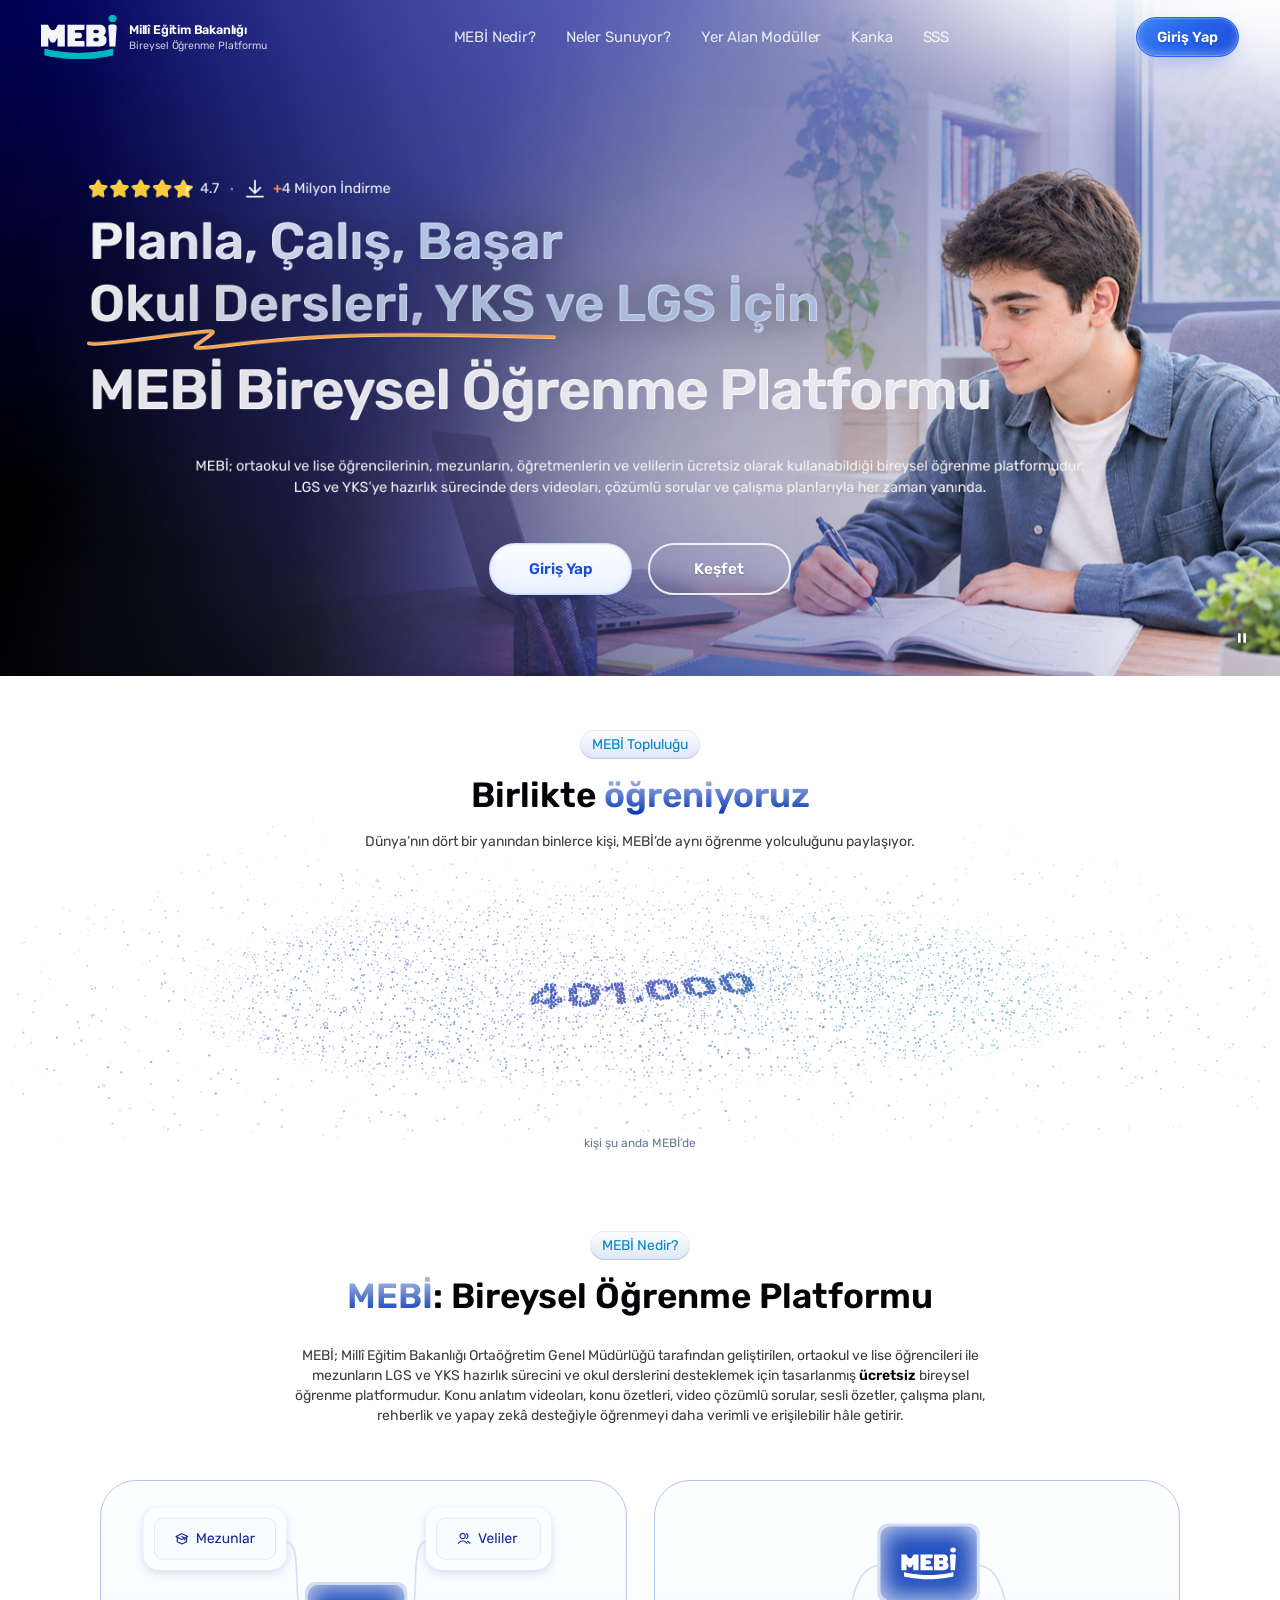
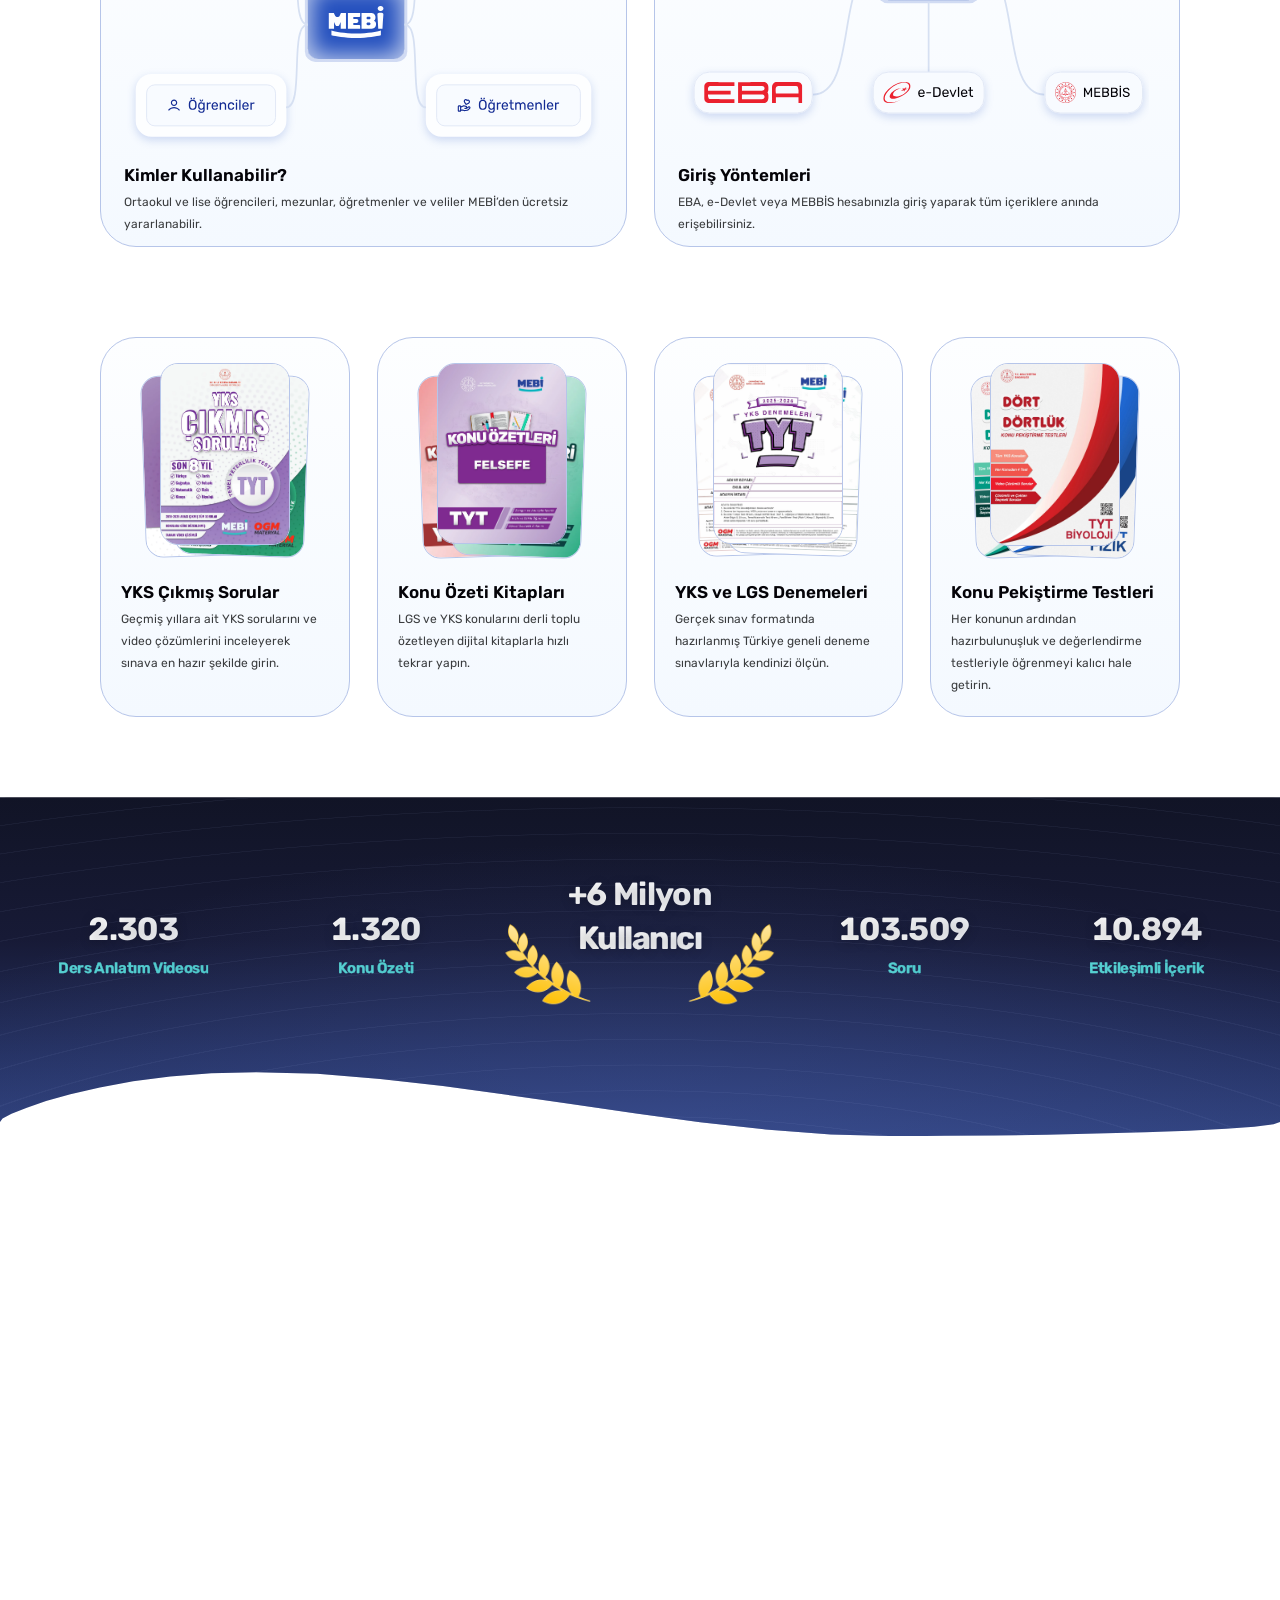
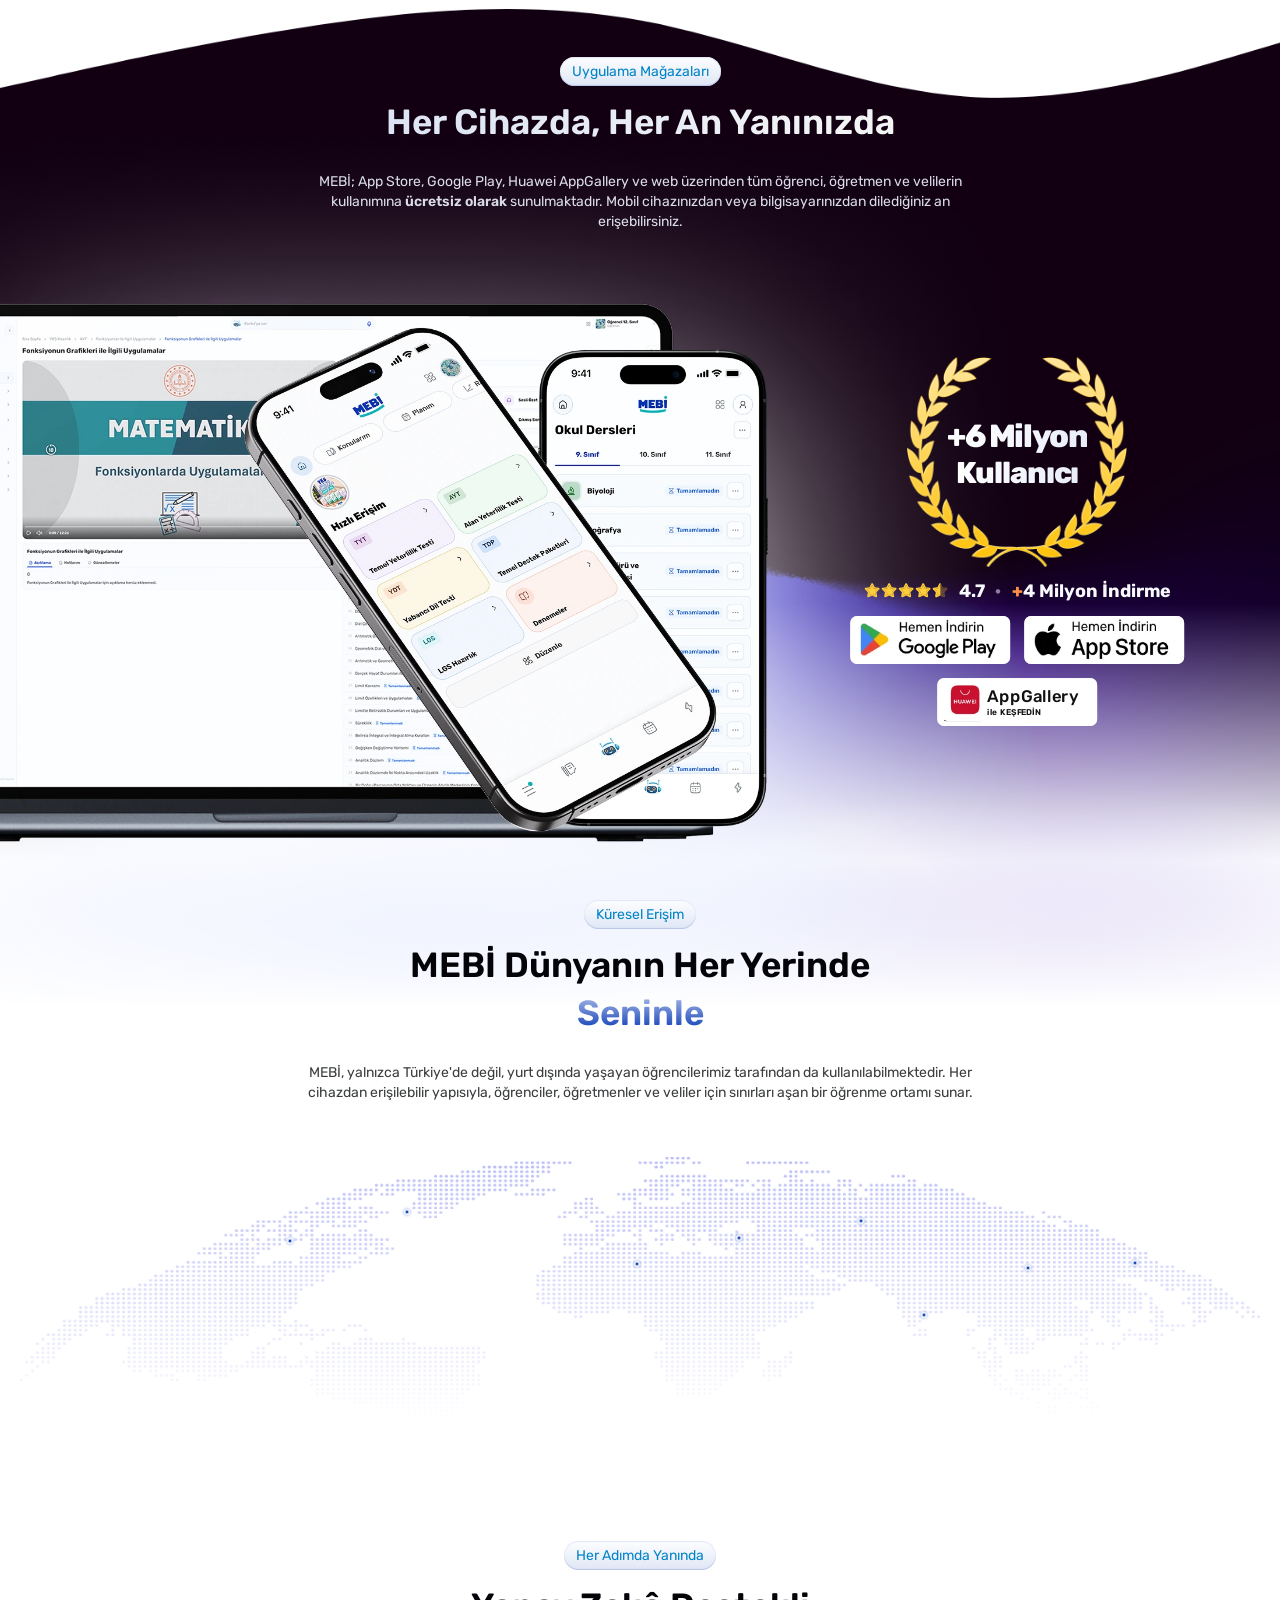
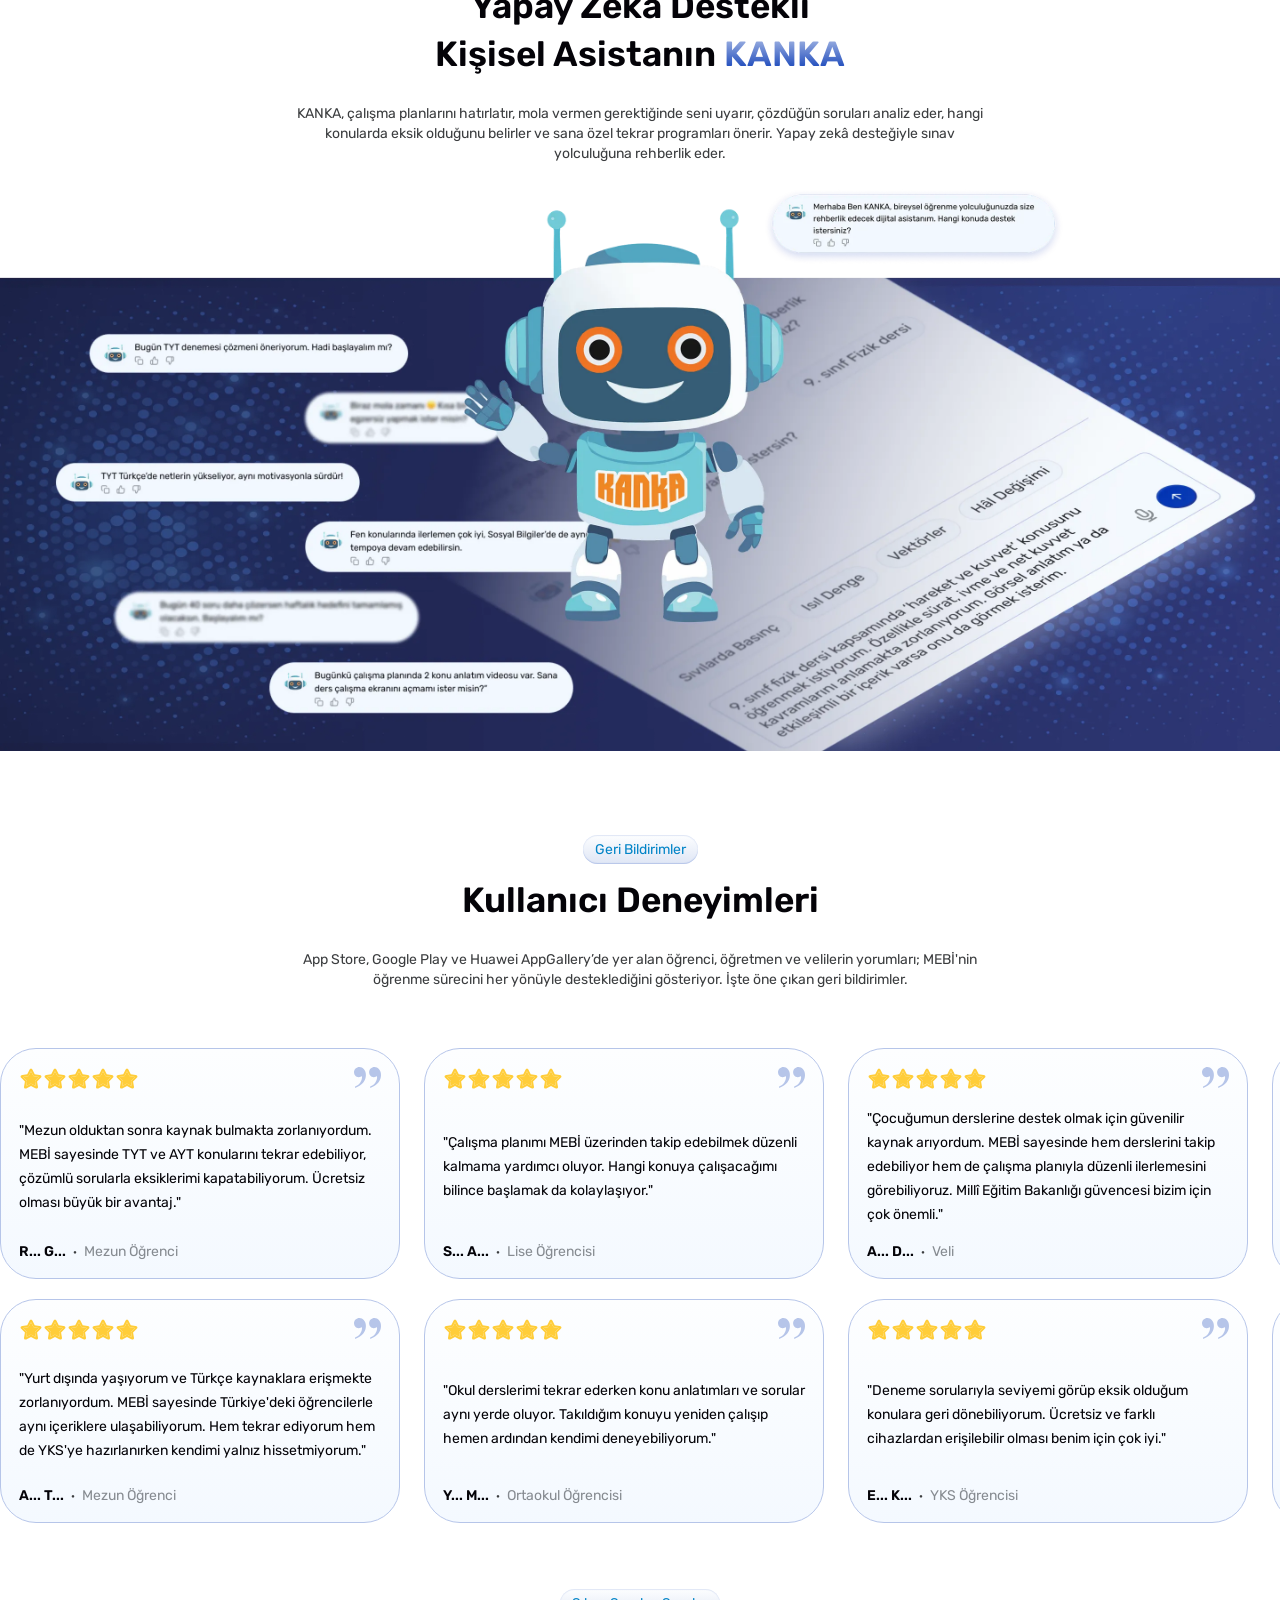
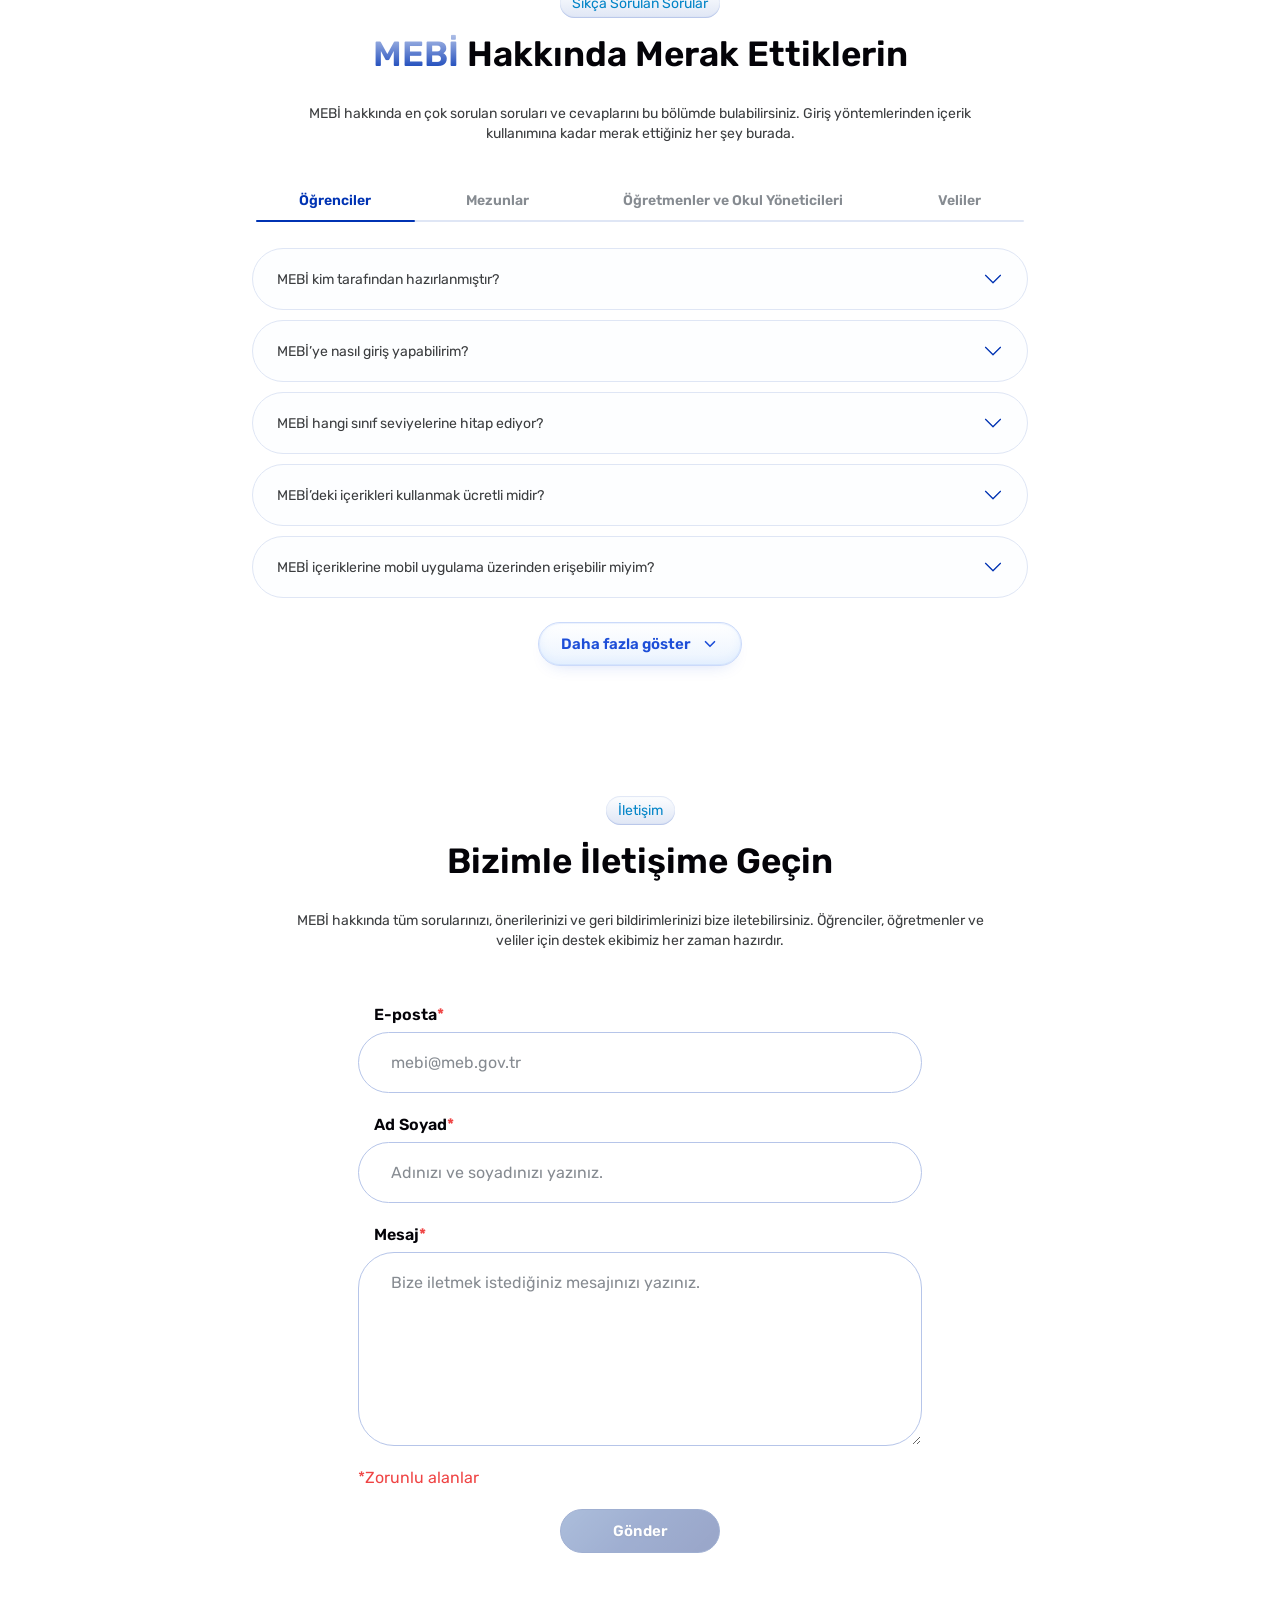
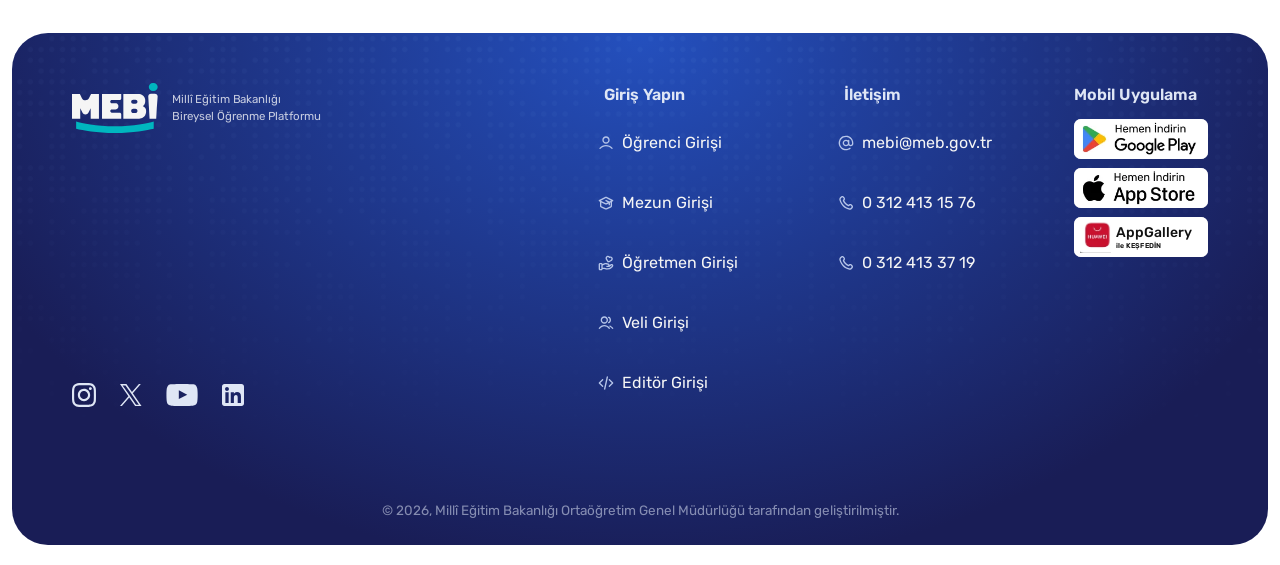
==== index.html @ 37a3b6c9 "Fix responsive hero sequence and mobile layout" ====
<!DOCTYPE html>
<html lang="tr">

<head>
  <meta charset="UTF-8">
  <meta name="viewport" content="width=device-width, initial-scale=1.0">
  <title>MEBİ – Millî Eğitim Bakanlığı Bireysel Öğrenme Platformu</title>
  <meta name="description"
    content="MEBİ; MEB Ortaöğretim Genel Müdürlüğü tarafından geliştirilen, ortaokul ve lise öğrencileri ile mezunlara LGS ve YKS hazırlığında ücretsiz destek sunan bireysel öğrenme platformudur.">
  <meta name="robots" content="index, follow">
  <link rel="preconnect" href="https://fonts.googleapis.com">
  <link rel="preconnect" href="https://fonts.gstatic.com" crossorigin>
  <link href="https://fonts.googleapis.com/css2?family=Rubik:wght@400;500;600;700;800&display=swap" rel="stylesheet">
  <link rel="stylesheet" href="landing-v2/styles/shared/base.css">
  <link rel="stylesheet" href="landing-v2/styles/shared/buttons.css">
  <link rel="stylesheet" href="landing-v2/styles/shared/header.css">
  <link rel="stylesheet" href="landing-v2/styles/shared/footer.css">
  <link rel="stylesheet" href="landing-v2/styles/shared/login-modal.css">
  <link rel="stylesheet" href="landing-v2/styles/shared/scroll-to-top.css">
  <link rel="stylesheet" href="landing-v2/styles/landing/hero.css?v=20261112-mobile-text-v19">
  <link rel="stylesheet" href="landing-v2/styles/landing/presence-counter.css?v=20261023-presence-v34">
  <link rel="stylesheet" href="landing-v2/styles/landing/about.css?v=20261024-no-card-hover">
  <link rel="stylesheet" href="landing-v2/styles/landing/resources.css">
  <link rel="stylesheet" href="landing-v2/styles/landing/statistics.css">
  <link rel="stylesheet" href="landing-v2/styles/landing/features.css">
  <link rel="stylesheet" href="landing-v2/styles/landing/modules.css?v=20261025-modules-space-stable-v2">
  <link rel="stylesheet" href="landing-v2/styles/landing/app-stores.css">
  <link rel="stylesheet" href="landing-v2/styles/landing/global-access.css?v=20261024-overlap-v3">
  <link rel="stylesheet" href="landing-v2/styles/landing/ai-assistant.css">
  <link rel="stylesheet" href="landing-v2/styles/landing/feedback.css?v=20261024-testimonials-marquee-v1">
  <link rel="stylesheet" href="landing-v2/styles/landing/faq.css">
  <link rel="stylesheet" href="landing-v2/styles/landing/contact.css">
  <link rel="stylesheet" href="landing-v2/styles/landing/discover-modal.css">
  <link rel="icon" type="image/x-icon" href="landing-v2/images/favicon.ico">
  <script src="landing-v2/global.js?v=20261112-shared-hero-v14" defer></script>
</head>

<body oncontextmenu="return false;">
  <a href="#main-content" class="skip-link">Ana içeriğe atla</a>
  <header id="section-header" class="site-header-wrapper">
    <div class="header-inner">
      <div class="main-nav">
        <!-- Logo -->
        <a href="#" class="logo" onclick="window.scrollTo({top:0,behavior:'smooth'});return false;"
          aria-label="MEBİ Ana Sayfa">
          <div class="logo-img-wrap">
            <img src="landing-v2/images/mebi-logo.svg" alt="MEBİ Logo" class="logo-color" width="76" height="44">
            <img src="landing-v2/images/mebi-logo-white.svg" alt="" aria-hidden="true" class="logo-white" width="76" height="44">
          </div>
          <div class="logo-text">
            <span class="logo-title">Millî Eğitim Bakanlığı</span>
            <span class="logo-subtitle">Bireysel Öğrenme Platformu</span>
          </div>
        </a>

        <!-- Desktop Navigation -->
        <nav class="main-nav-links" aria-label="Ana Navigasyon">
          <a href="#about">MEBİ Nedir?</a>
          <a href="#features">Neler Sunuyor?</a>
          <a href="#modules">Yer Alan Modüller</a>
          <a href="#kanka">Kanka</a>
          <a href="#faq">SSS</a>
        </nav>

        <!-- Right actions -->
        <div class="nav-right">
          <a href="#" class="btn btn-primary btn-sm nav-login-button" aria-haspopup="dialog" aria-controls="loginModal">
            <span class="btn-cursor-glow" aria-hidden="true"></span>
            <span class="btn-text">Giriş Yap</span>
          </a>
        </div>
      </div>
    </div>
  </header>
  <main id="main-content">
  <section id="hero" class="hero-section">
    <!-- All viewports share the current hero sequence and composition. -->
    <picture class="hero-picture">
      <source srcset="landing-v2/images/hero-final-1.png" type="image/png" width="2880" height="1520">
      <img src="landing-v2/images/hero-final-1.png" alt="" class="hero-bg" width="2880" height="1520"
        fetchpriority="high" decoding="async">
    </picture>
    <img src="landing-v2/images/hero-text-1.png" class="hero-text" width="2880" height="1520"
      alt="Planla, çalış, başar. Okul dersleri, YKS ve LGS için ücretsiz bireysel öğrenme platformu."
      decoding="async" fetchpriority="high" draggable="false">
    <button class="hero-playback" type="button" hidden aria-label="Kapak görsellerini duraklat"></button>
    <div class="hero-overlay">
      <div class="container">
        <div class="hero-content">
          <h1 class="sr-only">MEBİ – Millî Eğitim Bakanlığı Bireysel Öğrenme Platformu</h1>
          <div class="hero-buttons">
            <a href="#" class="btn btn-secondary btn-lg btn-hero-primary" aria-haspopup="dialog" aria-controls="loginModal">
              <span class="btn-cursor-glow" aria-hidden="true"></span>
              <span class="btn-text">Giriş Yap</span>
            </a>
            <a href="#about" class="btn btn-lg btn-hero-secondary" aria-haspopup="dialog" aria-controls="discoverModal">
              <span class="btn-text">Keşfet</span>
            </a>
          </div>
        </div>
      </div>
    </div>
  </section>
  <section id="active-users" class="presence-section" aria-labelledby="presence-title">
    <div class="container">
      <div class="section-header presence-header">
        <div class="tag">MEBİ Topluluğu</div>
        <h2 id="presence-title" class="section-title">Birlikte <span class="text-gradient-emphasis">öğreniyoruz</span>
        </h2>
        <p class="section-description presence-description">Dünya’nın dört bir yanından binlerce kişi, MEBİ’de aynı
          öğrenme yolculuğunu paylaşıyor.</p>
      </div>
    </div>
    <div class="presence-counter" role="group" aria-label="MEBİ’de şu anda aktif kişi sayısı">
      <span class="presence-count" data-presence-count>—</span>
      <span class="presence-status">kişi şu anda MEBİ’de</span>
    </div>
    <div class="presence-field-wrap" aria-hidden="true">
      <canvas class="presence-field" data-presence-field></canvas>
    </div>
  </section>
  <section id="about" class="about-section scroll-animate">
    <div class="container">
      <div class="section-header">
        <div class="tag">MEBİ Nedir?</div>
        <h2 class="section-title"><span class="text-gradient-emphasis">MEBİ</span>: Bireysel Öğrenme Platformu</h2>
        <p class="section-description">
          MEBİ; Millî Eğitim Bakanlığı Ortaöğretim Genel Müdürlüğü tarafından geliştirilen, ortaokul ve lise öğrencileri
          ile mezunların LGS ve YKS hazırlık sürecini ve okul derslerini desteklemek için tasarlanmış
          <strong>ücretsiz</strong> bireysel öğrenme platformudur. Konu anlatım videoları, konu özetleri, video çözümlü
          sorular, sesli özetler, çalışma planı, rehberlik ve yapay zekâ desteğiyle öğrenmeyi daha verimli ve
          erişilebilir hâle getirir.
        </p>
      </div>
      <div class="infographics-grid scroll-animate-stagger">
        <!-- Audience infographic -->
        <div class="infographic-card">
          <div class="card-background"></div>
          <div class="card-content">
            <div class="about-diagram about-diagram--audience" role="img"
              aria-label="MEBİ; mezunlar, veliler, öğrenciler ve öğretmenler için ortak bir öğrenme platformudur.">
              <img class="diagram-art diagram-art--audience-nodes" src="landing-v2/images/about-audience-nodes.svg"
                width="543" height="283" alt="" aria-hidden="true">
              <img class="diagram-art diagram-art--audience-connectors"
                src="landing-v2/images/about-audience-connectors.svg?v=20261023-line-color-1" width="160" height="193"
                alt="" aria-hidden="true">
              <svg class="diagram-motion" viewBox="0 0 604 330" aria-hidden="true" focusable="false"
                xmlns="http://www.w3.org/2000/svg">
                <g transform="translate(213.772 70.01)">
                  <!-- Clean, minimal progressing pulses connecting to MEBİ -->
                  <path class="connection-pulse connection-pulse--1" pathLength="100"
                    d="M159.976 1C138.266 1 157.279 96.069 135.569 96.069" />
                  <path class="connection-pulse connection-pulse--2" pathLength="100"
                    d="M0.47998 1C22.1907 1 3.17694 96.069 24.8877 96.069" />
                  <path class="connection-pulse connection-pulse--3" pathLength="100"
                    d="M159.976 191.214C138.258 191.214 157.287 96.0691 135.569 96.0691" />
                  <path class="connection-pulse connection-pulse--4" pathLength="100"
                    d="M0 191.214C21.9584 191.214 2.92934 96.0691 24.8877 96.0691" />
                </g>
              </svg>
            </div>
            <div class="card-footer">
              <h3>Kimler Kullanabilir?</h3>
              <p>Ortaokul ve lise öğrencileri, mezunlar, öğretmenler ve veliler MEBİ’den ücretsiz yararlanabilir.</p>
            </div>
          </div>
        </div>
        <!-- Sign-in methods infographic -->
        <div class="infographic-card">
          <div class="card-background"></div>
          <div class="card-content">
            <div class="about-diagram about-diagram--login" role="img"
              aria-label="MEBİ’ye EBA, e-Devlet veya MEBBİS hesabınızla giriş yapabilirsiniz.">
              <img class="diagram-art diagram-art--login"
                src="landing-v2/images/about-login-methods.svg?v=20261107-mebbis-caps" width="533" height="233" alt=""
                aria-hidden="true">
              <svg class="diagram-motion" viewBox="0 0 604 330" aria-hidden="true" focusable="false"
                xmlns="http://www.w3.org/2000/svg">
                <g transform="translate(35.9984 50.0016)">
                  <!-- Clean, minimal progressing pulses connecting to MEBİ -->
                  <path class="connection-pulse connection-pulse--1" pathLength="100"
                    d="M146.744 196.977C200.469 196.977 170.807 48.6713 224.532 48.6713" />
                  <path class="connection-pulse connection-pulse--2 connection-pulse--reverse" pathLength="100"
                    d="M279.872 90.9774C279.872 131.977 279.872 131.977 279.872 172.977" />
                  <path class="connection-pulse connection-pulse--3" pathLength="100"
                    d="M413 196.977C359.276 196.977 388.937 48.6713 335.213 48.6713" />
                </g>
              </svg>
            </div>
            <div class="card-footer">
              <h3>Giriş Yöntemleri</h3>
              <p>EBA, e-Devlet veya MEBBİS hesabınızla giriş yaparak tüm içeriklere anında erişebilirsiniz.</p>
            </div>
          </div>
        </div>
      </div>
    </div>
  </section>
  <section id="resources" class="resources-section scroll-animate">
    <div class="container">
      <div class="resources-grid scroll-animate-stagger">
        <div class="resource-card">
          <!--merged image-->
          <div class="resource-image-stack">
            <img src="landing-v2/images/cikmis-sorular-1.webp" alt="YKS Çıkmış Sorular" class="left" width="727" height="1023" loading="lazy">
            <img src="landing-v2/images/cikmis-sorular-2.webp" alt="" aria-hidden="true" class="right" width="1276" height="1799" loading="lazy">
            <img src="landing-v2/images/cikmis-sorular-3.webp" alt="" aria-hidden="true" class="top" width="1276" height="1799" loading="lazy">
          </div>
          <div class="resource-info">
            <h3>YKS Çıkmış Sorular</h3>
            <p>Geçmiş yıllara ait YKS sorularını ve video çözümlerini inceleyerek sınava en hazır şekilde girin.</p>
          </div>
        </div>
        <div class="resource-card">
          <!--merged image-->
          <div class="resource-image-stack">
            <img src="landing-v2/images/konu-ozeti-1.webp" alt="Konu Özeti Kitapları" class="left" width="637" height="900" loading="lazy">
            <img src="landing-v2/images/konu-ozeti-2.webp" alt="" aria-hidden="true" class="right" width="637" height="900" loading="lazy">
            <img src="landing-v2/images/konu-ozeti-3.webp" alt="" aria-hidden="true" class="top" width="1225" height="1719" loading="lazy">
          </div>
          <div class="resource-info">
            <h3>Konu Özeti Kitapları</h3>
            <p>LGS ve YKS konularını derli toplu özetleyen dijital kitaplarla hızlı tekrar yapın.</p>
          </div>
        </div>
        <div class="resource-card">
          <!--merged image-->
          <div class="resource-image-stack">
            <img src="landing-v2/images/yks-lgs-1.webp" alt="YKS ve LGS Denemeleri" class="left" width="1141" height="1594" loading="lazy">
            <img src="landing-v2/images/yks-lgs-2.webp" alt="" aria-hidden="true" class="right" width="1141" height="1594" loading="lazy">
            <img src="landing-v2/images/yks-lgs-3.webp" alt="" aria-hidden="true" class="top" width="1141" height="1594" loading="lazy">
          </div>
          <div class="resource-info">
            <h3>YKS ve LGS Denemeleri</h3>
            <p>Gerçek sınav formatında hazırlanmış Türkiye geneli deneme sınavlarıyla kendinizi ölçün.</p>
          </div>
        </div>
        <div class="resource-card">
          <!--merged image-->
          <div class="resource-image-stack">
            <img src="landing-v2/images/konu-pekistirme-1.webp" alt="Konu Pekiştirme Testleri" class="left" width="1276" height="1800"
              loading="lazy">
            <img src="landing-v2/images/konu-pekistirme-2.webp" alt="" aria-hidden="true" class="right" width="1272" height="1800"
              loading="lazy">
            <img src="landing-v2/images/konu-pekistirme-3.webp" alt="" aria-hidden="true" class="top" width="1272" height="1800"
              loading="lazy">
          </div>
          <div class="resource-info">
            <h3>Konu Pekiştirme Testleri</h3>
            <p>Her konunun ardından hazırbulunuşluk ve değerlendirme testleriyle öğrenmeyi kalıcı hale getirin.</p>
          </div>
        </div>
      </div>
    </div>
  </section>

  <section id="statistics" class="statistics-section scroll-animate" aria-label="MEBİ platform istatistikleri">
    <div class="stats-background" aria-hidden="true"></div>
    <div class="stats-container container">
      <div class="stat-card">
        <strong class="stat-number">2.303</strong>
        <span class="stat-label">Ders Anlatım Videosu</span>
      </div>
      <div class="stat-card">
        <strong class="stat-number">1.320</strong>
        <span class="stat-label">Konu Özeti</span>
      </div>
      <div class="stat-card stat-card-featured">
        <strong class="stat-number">+6 Milyon</strong>
        <div class="stat-featured-badge">
          <img src="landing-v2/images/statistics-laurel-branches.webp" class="stat-laurel-branches" alt=""
            aria-hidden="true" width="652" height="198">
          <span class="stat-label-featured">Kullanıcı</span>
        </div>
      </div>
      <div class="stat-card">
        <strong class="stat-number">103.509</strong>
        <span class="stat-label">Soru</span>
      </div>
      <div class="stat-card">
        <strong class="stat-number">10.894</strong>
        <span class="stat-label">Etkileşimli İçerik</span>
      </div>
    </div>
  </section>

  <section id="features" class="features-section scroll-animate">
    <div class="container">
      <div class="section-header">
        <div class="tag">MEBİ Neler Sunuyor?</div>
        <h2 class="section-title">Öğrenme Yolculuğunda<br>İhtiyacın Olan <span class="text-gradient-emphasis">Her
            Şey</span></h2>
        <p class="section-description">MEBİ; sınav hazırlığından okul derslerine, kişisel planlamadan etkileşimli
          içeriklere kadar öğrenme sürecinin tüm adımlarını tek platformda sunar.</p>
      </div>
      <div class="features-content">
        <div class="feature-nav" role="group" aria-label="Özellik kategorileri">
          <button type="button" class="feature-nav-item active" data-category="ders-kaynaklari" aria-pressed="true">
            <img src="landing-v2/images/book.svg" alt="" aria-hidden="true" width="24" height="24" loading="lazy"> Ders Kaynakları
          </button>
          <button type="button" class="feature-nav-item" data-category="etkilesimli-ogrenme" aria-pressed="false">
            <img src="landing-v2/images/interaction.svg" alt="" aria-hidden="true" width="24" height="24" loading="lazy"> Etkileşimli Öğrenme
          </button>
          <button type="button" class="feature-nav-item" data-category="soru-test" aria-pressed="false">
            <img src="landing-v2/images/test.svg" alt="" aria-hidden="true" width="24" height="24" loading="lazy"> Soru ve Test Çözümleri
          </button>
          <button type="button" class="feature-nav-item" data-category="kisisellestirilmis" aria-pressed="false">
            <img src="landing-v2/images/finger-print.svg" alt="" aria-hidden="true" width="24" height="24" loading="lazy"> Kişiselleştirilmiş Öğrenme
          </button>
          <button type="button" class="feature-nav-item" data-category="planlama-raporlama" aria-pressed="false">
            <img src="landing-v2/images/planning.svg" alt="" aria-hidden="true" width="24" height="24" loading="lazy"> Planlama ve Raporlama
          </button>
          <button type="button" class="feature-nav-item" data-category="rehberlik-destek" aria-pressed="false">
            <img src="landing-v2/images/support.svg" alt="" aria-hidden="true" width="24" height="24" loading="lazy"> Rehberlik ve Destek
          </button>
        </div>
        <div class="feature-cards-grid scroll-animate-stagger">
          <!-- Ders Kaynakları Cards -->
          <div class="feature-card" data-category="ders-kaynaklari">
            <div class="feature-card-image" style="background-image: url('landing-v2/images/ders-kaynaklari-1.webp');">
            </div>
            <div class="feature-card-content">
              <h4>Konu Anlatım Videoları</h4>
              <p>Konuları adım adım açıklayan, uzman öğretmenlerce hazırlanmış videolar.</p>
            </div>
          </div>
          <div class="feature-card" data-category="ders-kaynaklari">
            <div class="feature-card-image" style="background-image: url('landing-v2/images/ders-kaynaklari-2.webp');">
            </div>
            <div class="feature-card-content">
              <h4>Konu Özetleri</h4>
              <p>Hızlı tekrar için sadeleştirilmiş, önemli noktaların öne çıkarıldığı özetler.</p>
            </div>
          </div>
          <div class="feature-card" data-category="ders-kaynaklari">
            <div class="feature-card-image" style="background-image: url('landing-v2/images/ders-kaynaklari-3.webp');">
            </div>
            <div class="feature-card-content">
              <h4>Kitaplar, Soru Bankaları ve Konu Pekiştirme Testleri</h4>
              <p>Kaynak kitap ve testlerle öğrenilen bilgiyi pekiştirme imkânı.</p>
            </div>
          </div>
          <div class="feature-card" data-category="ders-kaynaklari">
            <div class="feature-card-image" style="background-image: url('landing-v2/images/ders-kaynaklari-4.webp');">
            </div>
            <div class="feature-card-content">
              <h4>Sesli Özetler</h4>
              <p>Konuları sesli anlatımla sunar. İstediğin yerde ve zaman yanında.</p>
            </div>
          </div>

          <!-- Etkileşimli Öğrenme Cards -->
          <div class="feature-card" data-category="etkilesimli-ogrenme" style="display: none;">
            <video class="feature-card-image feature-card-video" src="landing-v2/images/etkilesimli-ogrenme-1.mp4"
              poster="landing-v2/images/etkilesimli-ogrenme-1-poster.jpg" muted loop playsinline preload="none"
              aria-hidden="true"></video>
            <div class="feature-card-content">
              <h4>Animasyon ve Simülasyon Destekli Anlatım</h4>
              <p>Zor kavramları görselleştirerek anlaşılır hale getiren simülasyonlar.</p>
            </div>
          </div>
          <div class="feature-card" data-category="etkilesimli-ogrenme" style="display: none;">
            <video class="feature-card-image feature-card-video" src="landing-v2/images/etkilesimli-ogrenme-2.mp4"
              poster="landing-v2/images/etkilesimli-ogrenme-2-poster.jpg" muted loop playsinline preload="none"
              aria-hidden="true"></video>
            <div class="feature-card-content">
              <h4>Etkileşimli Video ve İçerikler</h4>
              <p>İzleyerek ve sorulara anında yanıt vererek aktif katılım sağlayan etkileşimli videolar.</p>
            </div>
          </div>
          <div class="feature-card" data-category="etkilesimli-ogrenme" style="display: none;">
            <div class="feature-card-image" style="background-image: url('landing-v2/images/oynayarak-ogren.webp');">
            </div>
            <div class="feature-card-content">
              <h4>Oynayarak Öğren</h4>
              <p>Öğrenmeyi eğlenceli hale getiren etkileşimli oyunlar.</p>
            </div>
          </div>
          <div class="feature-card" data-category="etkilesimli-ogrenme" style="display: none;">
            <div class="feature-card-image"
              style="background-image: url('landing-v2/images/etkinliklerle-ogren.webp');"></div>
            <div class="feature-card-content">
              <h4>Etkinliklerle Öğren</h4>
              <p>Öğrenme sürecini zenginleştiren uygulamalı çalışmalar ve aktiviteler.</p>
            </div>
          </div>


          <!-- Soru ve Test Çözümleri Cards -->
          <div class="feature-card" data-category="soru-test" style="display: none;">
            <div class="feature-card-image" style="background-image: url('landing-v2/images/soru-test-1.webp');"></div>
            <div class="feature-card-content">
              <h4>Denemeler</h4>
              <p>Gerçek sınav formatında hazırlanmış deneme sınavları.</p>
            </div>
          </div>
          <div class="feature-card" data-category="soru-test" style="display: none;">
            <div class="feature-card-image" style="background-image: url('landing-v2/images/soru-test-2.webp');"></div>
            <div class="feature-card-content">
              <h4>Çıkmış Sorular</h4>
              <p>Önceki yılların sınav sorularıyla pratik yapma imkânı.</p>
            </div>
          </div>
          <div class="feature-card" data-category="soru-test" style="display: none;">
            <div class="feature-card-image" style="background-image: url('landing-v2/images/soru-test-3.webp');"></div>
            <div class="feature-card-content">
              <h4>Tamamı Video Çözümlü Sorular</h4>
              <p>Tüm soruların ayrıntılı video çözüm desteği.</p>
            </div>
          </div>
          <div class="feature-card" data-category="soru-test" style="display: none;">
            <div class="feature-card-image" style="background-image: url('landing-v2/images/adaptif-soru.webp');"></div>
            <div class="feature-card-content">
              <h4>Adaptif Test Ekranı</h4>
              <p>Öğrenci seviyesine göre uyum sağlayan akıllı test sistemi.</p>
            </div>
          </div>

          <!-- Kişiselleştirilmiş Öğrenme Cards -->
          <div class="feature-card" data-category="kisisellestirilmis" style="display: none;">
            <div class="feature-card-image"
              style="background-image: url('landing-v2/images/kisisellestirilmis-1.webp');"></div>
            <div class="feature-card-content">
              <h4>Yapay Zekâ Desteği</h4>
              <p>KANKA Asistanı ile birlikte bireysel öğrenme deneyimini güçlendirir.</p>
            </div>
          </div>
          <div class="feature-card" data-category="kisisellestirilmis" style="display: none;">
            <div class="feature-card-image"
              style="background-image: url('landing-v2/images/kisisellestirilmis-2.webp');"></div>
            <div class="feature-card-content">
              <h4>Bireysel Öğrenme Algoritması</h4>
              <p>Öğrenme hızına ve ihtiyacına göre uyarlanmış içerikler.</p>
            </div>
          </div>
          <div class="feature-card" data-category="kisisellestirilmis" style="display: none;">
            <div class="feature-card-image"
              style="background-image: url('landing-v2/images/kisisellestirilmis-3.webp');"></div>
            <div class="feature-card-content">
              <h4>Tam Öğrenme Yaklaşımı</h4>
              <p>Öğrenme hedeflerine tam erişim için sistematik bir model.</p>
            </div>
          </div>

          <!-- Planlama ve Raporlama Cards -->
          <div class="feature-card" data-category="planlama-raporlama" style="display: none;">
            <div class="feature-card-image" style="background-image: url('landing-v2/images/hedef-belirleme.webp');">
            </div>
            <div class="feature-card-content">
              <h4>Hedef Belirleme</h4>
              <p> Öğrencinin kısa ve uzun vadeli akademik hedeflerini planlama imkânı.</p>
            </div>
          </div>
          <div class="feature-card" data-category="planlama-raporlama" style="display: none;">
            <div class="feature-card-image" style="background-image: url('landing-v2/images/calisma-planim.webp');">
            </div>
            <div class="feature-card-content">
              <h4>Çalışma Planı</h4>
              <p>Günlük, haftalık veya aylık çalışma takvimleri oluşturma.</p>
            </div>
          </div>
          <div class="feature-card" data-category="planlama-raporlama" style="display: none;">
            <div class="feature-card-image" style="background-image: url('landing-v2/images/raporlama.webp');"></div>
            <div class="feature-card-content">
              <h4>Ayrıntılı Raporlama</h4>
              <p>İlerlemeyi görselleştiren detaylı başarı raporları.</p>
            </div>
          </div>

          <!-- Rehberlik ve Destek Cards -->
          <div class="feature-card" data-category="rehberlik-destek" style="display: none;">
            <div class="feature-card-image" style="background-image: url('landing-v2/images/rehberlik-destek-1.webp');">
            </div>
            <div class="feature-card-content">
              <h4>Rehberlik</h4>
              <p>Eğitim sürecinde yönlendirmeler ve psikolojik destek hizmetleri.</p>
            </div>
          </div>
          <div class="feature-card" data-category="rehberlik-destek" style="display: none;">
            <div class="feature-card-image" style="background-image: url('landing-v2/images/rehberlik-destek-2.webp');">
            </div>
            <div class="feature-card-content">
              <h4>Başarımlar (Yakında)</h4>
              <p>Öğrenciler için dijital rozet ve ödüller.</p>
            </div>
          </div>
        </div>
      </div>
    </div>
  </section>
  <section id="modules" class="modules-section scroll-animate">
    <div class="container">
      <div class="section-header">
        <div class="tag">Yer Alan Modüller</div>
        <h2 class="section-title">Tüm Öğrenme Deneyimi <span class="text-gradient-emphasis">Tek Platformda</span></h2>
        <p class="section-description">MEBİ; LGS ve YKS hazırlığı, okul dersleri, deneme/tarama, çalışma planı,
          raporlama, rehberlik ve zinde kal modüllerini tek platformda birleştirir.</p>
      </div>
      <div class="modules-scroll-track">
        <div class="modules-graphic">
          <img src="landing-v2/images/modules/figma-modules.svg?v=20261024-white-logo-v17"
            alt="MEBİ merkezinden LGS ve YKS hazırlık, okul dersleri, deneme, çalışma planı, raporlama, rehberlik ve zinde kal modüllerine uzanan bağlantılar"
            width="1460" height="900" loading="lazy" decoding="async" />
        </div>
      </div>
    </div>
  </section>
  <!--merged image-->
  <section id="app-stores" class="app-stores-section scroll-animate">
    <div class="bg-svg"></div>
    <div class="bg-shadow"></div>
    <div class="container">
      <div class="section-header">
        <div class="tag">Uygulama Mağazaları</div>
        <h2 class="section-title heading-gradient-text">Her Cihazda, Her An Yanınızda</h2>
        <p class="section-description light-text">MEBİ; App Store, Google Play, Huawei AppGallery ve web üzerinden tüm
          öğrenci, öğretmen ve velilerin kullanımına <span class="bold-text">ücretsiz olarak</span> sunulmaktadır. Mobil
          cihazınızdan veya bilgisayarınızdan dilediğiniz an erişebilirsiniz.</p>
      </div>
      <div class="main-showcase">
        <figure class="app-store-visual app-store-visual-devices">
          <img src="landing-v2/images/app-device-showcase-2.webp?v=20261025-device-showcase-v1"
            alt="MEBİ uygulamasının bilgisayar, tablet ve telefon ekranlarındaki görünümü" width="2236" height="2016"
            loading="lazy" />
        </figure>
        <figure class="app-store-visual app-store-visual-stats">
          <img class="app-store-user-wreath" src="landing-v2/images/app-store-user-wreath.webp" alt=""
            aria-hidden="true" width="463" height="442" />
          <div class="app-store-user-count" aria-label="+6 Milyon Kullanıcı">
            <strong>+6 Milyon</strong>
            <span>Kullanıcı</span>
          </div>
          <div class="app-store-proof" aria-label="5 üzerinden 4,7 puan ve 4 milyondan fazla indirme">
            <span class="app-store-rating-stars" aria-hidden="true">
              <img src="landing-v2/images/star.svg" alt="" width="24" height="24" loading="lazy">
              <img src="landing-v2/images/star.svg" alt="" width="24" height="24" loading="lazy">
              <img src="landing-v2/images/star.svg" alt="" width="24" height="24" loading="lazy">
              <img src="landing-v2/images/star.svg" alt="" width="24" height="24" loading="lazy">
              <span class="app-store-rating-star-half">
                <img class="app-store-rating-star-empty" src="landing-v2/images/star.svg" alt="" width="24" height="24"
                  loading="lazy">
                <img class="app-store-rating-star-filled" src="landing-v2/images/star.svg" alt="" width="24" height="24"
                  loading="lazy">
              </span>
            </span>
            <strong class="app-store-rating-value">4.7</strong>
            <span class="app-store-proof-separator" aria-hidden="true">·</span>
            <span class="app-store-download-count"><strong>+</strong>4 Milyon İndirme</span>
          </div>
          <div class="app-store-downloads" aria-label="MEBİ uygulamasını mağazadan indir">
            <a href="https://play.google.com/store/apps/details?id=tr.gov.eba.mebi&amp;hl=tr" target="_blank"
              rel="noopener noreferrer" class="store-button-footer" aria-label="MEBİ'yi Google Play'den indir">
              <img src="landing-v2/images/google-play-download-label.webp" alt="Google Play'den indir" width="244" height="80" loading="lazy">
            </a>
            <a href="https://apps.apple.com/tr/app/mebi/id6736946513" target="_blank" rel="noopener noreferrer"
              class="store-button-footer" aria-label="MEBİ'yi App Store'dan indir">
              <img src="landing-v2/images/app-store-download-label.webp" alt="App Store'dan indir" width="244" height="80" loading="lazy">
            </a>
            <a href="https://appgallery.huawei.com/app/C116045471" target="_blank" rel="noopener noreferrer"
              class="store-button-footer store-button-appgallery" aria-label="MEBİ'yi Huawei AppGallery'de aç">
              <span class="appgallery-badge" aria-hidden="true">
                <span class="appgallery-icon"></span>
                <span class="appgallery-copy">
                  <strong>AppGallery</strong>
                  <small>ile KEŞFEDİN</small>
                </span>
              </span>
            </a>
          </div>
        </figure>
      </div>
    </div>
  </section>
  <!--merged image-->
  <section id="global-access" class="global-access-section scroll-animate">
    <div class="container">
      <div class="section-header">
        <div class="tag">Küresel Erişim</div>
        <h2 class="section-title">MEBİ Dünyanın Her Yerinde<br><span class="text-gradient-emphasis">Seninle</span></h2>
        <p class="section-description">MEBİ, yalnızca Türkiye'de değil, yurt dışında yaşayan öğrencilerimiz tarafından
          da kullanılabilmektedir. Her cihazdan erişilebilir yapısıyla, öğrenciler, öğretmenler ve veliler için
          sınırları aşan bir öğrenme ortamı sunar.</p>
      </div>
    </div>
    <div class="map-container">
      <img src="landing-v2/images/global-access-map.webp" alt="Dünya haritası – MEBİ'ye her yerden erişim"
        class="map-image" width="2718" height="800" loading="lazy" decoding="async">
      <div class="location-dots" aria-hidden="true">
        <img src="landing-v2/images/dot1.svg" alt="" width="12" height="12" loading="lazy">
        <img src="landing-v2/images/dot1.svg" alt="" width="12" height="12" loading="lazy">
        <img src="landing-v2/images/dot1.svg" alt="" width="12" height="12" loading="lazy">
        <img src="landing-v2/images/dot1.svg" alt="" width="12" height="12" loading="lazy">
        <img src="landing-v2/images/dot1.svg" alt="" width="12" height="12" loading="lazy">
        <img src="landing-v2/images/dot1.svg" alt="" width="12" height="12" loading="lazy">
        <img src="landing-v2/images/dot1.svg" alt="" width="12" height="12" loading="lazy">
        <img src="landing-v2/images/dot1.svg" alt="" width="12" height="12" loading="lazy">
      </div>
    </div>
  </section>
  <!--merged image-->
  <section id="kanka" class="ai-assistant-section scroll-animate">
    <div class="container">
      <div class="section-header">
        <div class="tag">Her Adımda Yanında</div>
        <h2 class="section-title">Yapay Zekâ Destekli<br>Kişisel Asistanın <span
            class="text-gradient-emphasis">KANKA</span></h2>
        <p class="section-description">KANKA, çalışma planlarını hatırlatır, mola vermen gerektiğinde seni uyarır,
          çözdüğün soruları analiz eder, hangi konularda eksik olduğunu belirler ve sana özel tekrar programları önerir.
          Yapay zekâ desteğiyle sınav yolculuğuna rehberlik eder.</p>
      </div>
    </div>
    <div class="visual-container">
      <img src="landing-v2/images/ai-assistant.webp" alt="Yapay zekâ destekli kişisel asistan KANKA ekran görünümü"
        class="ai-assistant-image" loading="lazy">
    </div>
  </section>
  <section id="feedback" class="feedback-section scroll-animate">
    <div class="container">
      <div class="section-header">
        <div class="tag">Geri Bildirimler</div>
        <h2 class="section-title">Kullanıcı Deneyimleri</h2>
        <p class="section-description">App Store, Google Play ve Huawei AppGallery’de yer alan öğrenci, öğretmen ve
          velilerin yorumları; MEBİ'nin öğrenme sürecini her yönüyle desteklediğini gösteriyor. İşte öne çıkan geri
          bildirimler.</p>
      </div>
    </div>
    <div class="testimonials-marquee" role="region" aria-label="MEBİ kullanıcı yorumları">
      <div class="testimonials-row testimonials-row--left">
        <div class="testimonials-track">
          <div class="testimonials-group">
            <article class="testimonial-card">
              <div class="testimonial-card-header">
                <div class="stars" role="img" aria-label="5 üzerinden 5 yıldız">
                  <img src="landing-v2/images/star.svg" alt="" loading="lazy"><img src="landing-v2/images/star.svg"
                    alt="" loading="lazy"><img src="landing-v2/images/star.svg" alt="" loading="lazy"><img
                    src="landing-v2/images/star.svg" alt="" loading="lazy"><img src="landing-v2/images/star.svg" alt=""
                    loading="lazy">
                </div>
                <img src="landing-v2/images/quote.svg" alt="" loading="lazy">
              </div>
              <p class="testimonial-card-body">"Mezun olduktan sonra kaynak bulmakta zorlanıyordum. MEBİ sayesinde TYT
                ve AYT konularını tekrar edebiliyor, çözümlü sorularla eksiklerimi kapatabiliyorum. Ücretsiz olması
                büyük bir avantaj."</p>
              <div class="testimonial-card-footer"><span class="user-name">R... G...</span><span
                  class="separator">·</span><span class="user-role">Mezun Öğrenci</span></div>
            </article>
            <article class="testimonial-card">
              <div class="testimonial-card-header">
                <div class="stars" role="img" aria-label="5 üzerinden 5 yıldız">
                  <img src="landing-v2/images/star.svg" alt="" loading="lazy"><img src="landing-v2/images/star.svg"
                    alt="" loading="lazy"><img src="landing-v2/images/star.svg" alt="" loading="lazy"><img
                    src="landing-v2/images/star.svg" alt="" loading="lazy"><img src="landing-v2/images/star.svg" alt=""
                    loading="lazy">
                </div>
                <img src="landing-v2/images/quote.svg" alt="" loading="lazy">
              </div>
              <p class="testimonial-card-body">"Çalışma planımı MEBİ üzerinden takip edebilmek düzenli kalmama yardımcı
                oluyor. Hangi konuya çalışacağımı bilince başlamak da kolaylaşıyor."</p>
              <div class="testimonial-card-footer"><span class="user-name">S... A...</span><span
                  class="separator">·</span><span class="user-role">Lise Öğrencisi</span></div>
            </article>
            <article class="testimonial-card">
              <div class="testimonial-card-header">
                <div class="stars" role="img" aria-label="5 üzerinden 5 yıldız">
                  <img src="landing-v2/images/star.svg" alt="" loading="lazy"><img src="landing-v2/images/star.svg"
                    alt="" loading="lazy"><img src="landing-v2/images/star.svg" alt="" loading="lazy"><img
                    src="landing-v2/images/star.svg" alt="" loading="lazy"><img src="landing-v2/images/star.svg" alt=""
                    loading="lazy">
                </div>
                <img src="landing-v2/images/quote.svg" alt="" loading="lazy">
              </div>
              <p class="testimonial-card-body">"Çocuğumun derslerine destek olmak için güvenilir kaynak arıyordum. MEBİ
                sayesinde hem derslerini takip edebiliyor hem de çalışma planıyla düzenli ilerlemesini görebiliyoruz.
                Millî Eğitim Bakanlığı güvencesi bizim için çok önemli."</p>
              <div class="testimonial-card-footer"><span class="user-name">A... D...</span><span
                  class="separator">·</span><span class="user-role">Veli</span></div>
            </article>
            <article class="testimonial-card">
              <div class="testimonial-card-header">
                <div class="stars" role="img" aria-label="5 üzerinden 5 yıldız">
                  <img src="landing-v2/images/star.svg" alt="" loading="lazy"><img src="landing-v2/images/star.svg"
                    alt="" loading="lazy"><img src="landing-v2/images/star.svg" alt="" loading="lazy"><img
                    src="landing-v2/images/star.svg" alt="" loading="lazy"><img src="landing-v2/images/star.svg" alt=""
                    loading="lazy">
                </div>
                <img src="landing-v2/images/quote.svg" alt="" loading="lazy">
              </div>
              <p class="testimonial-card-body">"Ders içeriklerini ve etkinlikleri öğrencilerime önerebileceğim tek bir
                yerde bulmak çok kullanışlı. Öğrenciler kendi hızlarında tekrar yapabiliyor."</p>
              <div class="testimonial-card-footer"><span class="user-name">D... E...</span><span
                  class="separator">·</span><span class="user-role">Öğretmen</span></div>
            </article>
          </div>
        </div>
      </div>
      <div class="testimonials-row testimonials-row--right">
        <div class="testimonials-track">
          <div class="testimonials-group">
            <article class="testimonial-card">
              <div class="testimonial-card-header">
                <div class="stars" role="img" aria-label="5 üzerinden 5 yıldız">
                  <img src="landing-v2/images/star.svg" alt="" loading="lazy"><img src="landing-v2/images/star.svg"
                    alt="" loading="lazy"><img src="landing-v2/images/star.svg" alt="" loading="lazy"><img
                    src="landing-v2/images/star.svg" alt="" loading="lazy"><img src="landing-v2/images/star.svg" alt=""
                    loading="lazy">
                </div>
                <img src="landing-v2/images/quote.svg" alt="" loading="lazy">
              </div>
              <p class="testimonial-card-body">"Yurt dışında yaşıyorum ve Türkçe kaynaklara erişmekte zorlanıyordum.
                MEBİ sayesinde Türkiye'deki öğrencilerle aynı içeriklere ulaşabiliyorum. Hem tekrar ediyorum hem de
                YKS'ye hazırlanırken kendimi yalnız hissetmiyorum."</p>
              <div class="testimonial-card-footer"><span class="user-name">A... T...</span><span
                  class="separator">·</span><span class="user-role">Mezun Öğrenci</span></div>
            </article>
            <article class="testimonial-card">
              <div class="testimonial-card-header">
                <div class="stars" role="img" aria-label="5 üzerinden 5 yıldız">
                  <img src="landing-v2/images/star.svg" alt="" loading="lazy"><img src="landing-v2/images/star.svg"
                    alt="" loading="lazy"><img src="landing-v2/images/star.svg" alt="" loading="lazy"><img
                    src="landing-v2/images/star.svg" alt="" loading="lazy"><img src="landing-v2/images/star.svg" alt=""
                    loading="lazy">
                </div>
                <img src="landing-v2/images/quote.svg" alt="" loading="lazy">
              </div>
              <p class="testimonial-card-body">"Okul derslerimi tekrar ederken konu anlatımları ve sorular aynı yerde
                oluyor. Takıldığım konuyu yeniden çalışıp hemen ardından kendimi deneyebiliyorum."</p>
              <div class="testimonial-card-footer"><span class="user-name">Y... M...</span><span
                  class="separator">·</span><span class="user-role">Ortaokul Öğrencisi</span></div>
            </article>
            <article class="testimonial-card">
              <div class="testimonial-card-header">
                <div class="stars" role="img" aria-label="5 üzerinden 5 yıldız">
                  <img src="landing-v2/images/star.svg" alt="" loading="lazy"><img src="landing-v2/images/star.svg"
                    alt="" loading="lazy"><img src="landing-v2/images/star.svg" alt="" loading="lazy"><img
                    src="landing-v2/images/star.svg" alt="" loading="lazy"><img src="landing-v2/images/star.svg" alt=""
                    loading="lazy">
                </div>
                <img src="landing-v2/images/quote.svg" alt="" loading="lazy">
              </div>
              <p class="testimonial-card-body">"Deneme sorularıyla seviyemi görüp eksik olduğum konulara geri
                dönebiliyorum. Ücretsiz ve farklı cihazlardan erişilebilir olması benim için çok iyi."</p>
              <div class="testimonial-card-footer"><span class="user-name">E... K...</span><span
                  class="separator">·</span><span class="user-role">YKS Öğrencisi</span></div>
            </article>
            <article class="testimonial-card">
              <div class="testimonial-card-header">
                <div class="stars" role="img" aria-label="5 üzerinden 5 yıldız">
                  <img src="landing-v2/images/star.svg" alt="" loading="lazy"><img src="landing-v2/images/star.svg"
                    alt="" loading="lazy"><img src="landing-v2/images/star.svg" alt="" loading="lazy"><img
                    src="landing-v2/images/star.svg" alt="" loading="lazy"><img src="landing-v2/images/star.svg" alt=""
                    loading="lazy">
                </div>
                <img src="landing-v2/images/quote.svg" alt="" loading="lazy">
              </div>
              <p class="testimonial-card-body">"Çocuğumun derslerini destekleyecek içeriklere ulaşması kolay. Farklı
                modüllerin bir arada olması, ne çalışacağını planlamasına yardımcı oluyor."</p>
              <div class="testimonial-card-footer"><span class="user-name">B... Y...</span><span
                  class="separator">·</span><span class="user-role">Veli</span></div>
            </article>
          </div>
        </div>
      </div>
    </div>
  </section>
  <section id="faq" class="faq-section scroll-animate">
    <div class="container">
      <div class="section-header">
        <div class="tag">Sıkça Sorulan Sorular</div>
        <h2 class="section-title"><span class="text-gradient-emphasis">MEBİ</span> Hakkında Merak Ettiklerin</h2>
        <p class="section-description">MEBİ hakkında en çok sorulan soruları ve cevaplarını bu bölümde bulabilirsiniz.
          Giriş yöntemlerinden içerik kullanımına kadar merak ettiğiniz her şey burada.</p>
      </div>
      <div class="faq-container">
        <nav class="faq-nav" aria-label="SSS kategorileri">
          <button type="button" class="faq-nav-item active" data-category="ogrenciler" aria-pressed="true">Öğrenciler</button>
          <button type="button" class="faq-nav-item" data-category="mezunlar" aria-pressed="false">Mezunlar</button>
          <button type="button" class="faq-nav-item" data-category="ogretmenler" aria-pressed="false">Öğretmenler ve Okul
            Yöneticileri</button>
          <button type="button" class="faq-nav-item" data-category="veliler" aria-pressed="false">Veliler</button>
        </nav>
        <div class="faq-accordion" id="faqAccordionItems">

          <!-- Öğrenciler -->
          <div class="accordion-item" data-category="ogrenciler">
            <div class="accordion-question"><span>MEBİ kim tarafından hazırlanmıştır?</span><img
                src="landing-v2/images/chevron-down.svg" alt="" aria-hidden="true" width="20" height="20" class="accordion-icon" loading="lazy"></div>
            <div class="accordion-answer">
              <p>MEBİ, Millî Eğitim Bakanlığı Ortaöğretim Genel Müdürlüğü tarafından hazırlanmıştır.</p>
            </div>
          </div>
          <div class="accordion-item" data-category="ogrenciler">
            <div class="accordion-question"><span>MEBİ’ye nasıl giriş yapabilirim?</span><img
                src="landing-v2/images/chevron-down.svg" alt="" aria-hidden="true" width="20" height="20" class="accordion-icon" loading="lazy"></div>
            <div class="accordion-answer">
              <p>MEBİ’ye EBA veya e-Devlet şifreniz ile giriş yapabilirsiniz.</p>
            </div>
          </div>
          <div class="accordion-item" data-category="ogrenciler">
            <div class="accordion-question"><span>MEBİ hangi sınıf seviyelerine hitap ediyor?</span><img
                src="landing-v2/images/chevron-down.svg" alt="" aria-hidden="true" width="20" height="20" class="accordion-icon" loading="lazy"></div>
            <div class="accordion-answer">
              <p>MEBİ, ortaokul öğrencileri (5-6-7-8), lise öğrencileri (9-10-11-12) ve mezun öğrencilere hitap ediyor.
              </p>
            </div>
          </div>
          <div class="accordion-item" data-category="ogrenciler">
            <div class="accordion-question"><span>MEBİ’deki içerikleri kullanmak ücretli midir?</span><img
                src="landing-v2/images/chevron-down.svg" alt="" aria-hidden="true" width="20" height="20" class="accordion-icon" loading="lazy"></div>
            <div class="accordion-answer">
              <p>MEBİ’yi kullanmak tamamen ücretsizdir.</p>
            </div>
          </div>
          <div class="accordion-item" data-category="ogrenciler">
            <div class="accordion-question"><span>MEBİ içeriklerine mobil uygulama üzerinden erişebilir
                miyim?</span><img src="landing-v2/images/chevron-down.svg" alt="" aria-hidden="true" width="20" height="20" class="accordion-icon"
                loading="lazy"></div>
            <div class="accordion-answer">
              <p>Google Play, App Store ve Huawei AppGallery mağazalarından uygulamayı ücretsiz bir şekilde indirerek mobil
                cihazlarınızdan erişim sağlayabilirsiniz.</p>
            </div>
          </div>
          <div class="accordion-item" data-category="ogrenciler">
            <div class="accordion-question"><span>MEBİ’deki videoları indirme veya çevrimdışı izleme seçeneği var
                mı?</span><img src="landing-v2/images/chevron-down.svg" alt="" aria-hidden="true" width="20" height="20" class="accordion-icon"
                loading="lazy"></div>
            <div class="accordion-answer">
              <p>MEBİ içerisinde yer alan videolar şu an için indirmeye kapalı. Videolardan sadece çevrimiçi olarak
                yararlanabilirsiniz.</p>
            </div>
          </div>
          <div class="accordion-item" data-category="ogrenciler">
            <div class="accordion-question"><span>Ders içerikleri güncel müfredata uygun mudur?</span><img
                src="landing-v2/images/chevron-down.svg" alt="" aria-hidden="true" width="20" height="20" class="accordion-icon" loading="lazy"></div>
            <div class="accordion-answer">
              <p>YKS ve LGS paketleri öğrencilerin sınava gireceği yılda sorumlu olacağı müfredatı kapsamaktadır. Okul
                dersleri modülünde yer alan içerikler ise Türkiye Yüzyılı Maarif Modeli’ne uygun olarak hazırlanmıştır.
                Şimdilik 5, 6, 9 ve 10. sınıflar için içerikler yüklenmiştir.</p>
            </div>
          </div>
          <div class="accordion-item" data-category="ogrenciler">
            <div class="accordion-question"><span>Ders videolarının süresi ortalama ne kadardır?</span><img
                src="landing-v2/images/chevron-down.svg" alt="" aria-hidden="true" width="20" height="20" class="accordion-icon" loading="lazy"></div>
            <div class="accordion-answer">
              <p>Ders videolarının süresi değişiklik gösterse de ortalama 10-20 dakika aralığındadır.</p>
            </div>
          </div>
          <div class="accordion-item" data-category="ogrenciler">
            <div class="accordion-question"><span>Ders ile ilgili materyallere nereden ulaşabilirim?</span><img
                src="landing-v2/images/chevron-down.svg" alt="" aria-hidden="true" width="20" height="20" class="accordion-icon" loading="lazy"></div>
            <div class="accordion-answer">
              <p>MEBİ içerisinde yer alan dersler kendi içinde konulara ayrılmıştır. İlgili konuların içerisinde derse
                ilişkin (hazırbulunuşluk soruları, konu videoları, değerlendirme testleri, etkinlikler, oyunlar,
                simülasyonlar vb.) materyallere kolaylıkla ulaşılabilir.</p>
            </div>
          </div>
          <div class="accordion-item" data-category="ogrenciler">
            <div class="accordion-question"><span>Okul yazılılarına hazırlık için örnek sorular ve çözümleri var
                mı?</span><img src="landing-v2/images/chevron-down.svg" alt="" aria-hidden="true" width="20" height="20" class="accordion-icon"
                loading="lazy"></div>
            <div class="accordion-answer">
              <p>Deneme/Tarama modülünde yer alan yazılıya hazırlanıyorum bölümünde örnek yazılı soruları ve cevapları
                bulunmaktadır.</p>
            </div>
          </div>
          <div class="accordion-item" data-category="ogrenciler">
            <div class="accordion-question"><span>Belirli bir konuyu hızlıca bulmak için arama özelliği nasıl
                kullanılır?</span><img src="landing-v2/images/chevron-down.svg" alt="" aria-hidden="true" width="20" height="20"
                class="accordion-icon" loading="lazy"></div>
            <div class="accordion-answer">
              <p>Uygulama içerisinde herhangi bir dersin konusuna hızlıca ulaşmak için sağ alt köşede bulunan yapay zekâ
                destek asistanı “KANKA”dan destek alabilirsiniz.</p>
            </div>
          </div>
          <div class="accordion-item" data-category="ogrenciler">
            <div class="accordion-question"><span>LGS ve YKS dışında okul derslerim için de destek alabilir
                miyim?</span><img src="landing-v2/images/chevron-down.svg" alt="" aria-hidden="true" width="20" height="20" class="accordion-icon"
                loading="lazy"></div>
            <div class="accordion-answer">
              <p>MEBİ LGS ve YKS hazırlık modüllerinin yanında okul derslerine çalışmak için de uygundur. Türkiye
                Yüzyılı Maarif Modeli kapsamında hazırlanan 5, 6, 9 ve 10. sınıf içerikleriyle okul derslerine yardımcı
                olacak içeriklere sahiptir.</p>
            </div>
          </div>
          <div class="accordion-item" data-category="ogrenciler">
            <div class="accordion-question"><span>MEBİ içerisinde deneme sınavları var mı?</span><img
                src="landing-v2/images/chevron-down.svg" alt="" aria-hidden="true" width="20" height="20" class="accordion-icon" loading="lazy"></div>
            <div class="accordion-answer">
              <p>MEBİ üzerinden YKS ve LGS denemelerine dijital olarak erişebilir, pdf olarak indirebilirsiniz.</p>
            </div>
          </div>
          <div class="accordion-item" data-category="ogrenciler">
            <div class="accordion-question"><span>LGS ve YKS hazırlık için deneme ve soru bankaları mevcut
                mu?</span><img src="landing-v2/images/chevron-down.svg" alt="" aria-hidden="true" width="20" height="20" class="accordion-icon"
                loading="lazy"></div>
            <div class="accordion-answer">
              <p>LGS ve YKS hazırlık modülleriyle sınava çalışırken ihtiyaç duyabileceğiniz bütün içerikler (denemeler,
                hazırbulunuşluk testleri, değerlendirme testleri, soru bankaları, konu pekiştirme testleri, tarama
                testleri, soru çöz vb.) platformda yer almaktadır.</p>
            </div>
          </div>
          <div class="accordion-item" data-category="ogrenciler">
            <div class="accordion-question"><span>Rehberlik ve kariyer planlama ile ilgili içerikler bulunuyor
                mu?</span><img src="landing-v2/images/chevron-down.svg" alt="" aria-hidden="true" width="20" height="20" class="accordion-icon"
                loading="lazy"></div>
            <div class="accordion-answer">
              <p>MEBİ içerisinde yer alan rehberlik modülünde eğitsel, sosyal duygusal ve kariyer alanına yönelik
                rehberlik videoları bulunmaktadır.</p>
            </div>
          </div>
          <div class="accordion-item" data-category="ogrenciler">
            <div class="accordion-question"><span>Sınav stratejileri ile ilgili videolar var mı?</span><img
                src="landing-v2/images/chevron-down.svg" alt="" aria-hidden="true" width="20" height="20" class="accordion-icon" loading="lazy"></div>
            <div class="accordion-answer">
              <p>Rehberlik modülü içerisinde sınav stratejilerine yönelik videolar bulunmaktadır.</p>
            </div>
          </div>

          <!-- Mezunlar -->
          <div class="accordion-item" data-category="mezunlar" style="display: none;">
            <div class="accordion-question"><span>MEBİ platformuna mezunlar nasıl giriş yapabilir?</span><img
                src="landing-v2/images/chevron-down.svg" alt="" aria-hidden="true" width="20" height="20" class="accordion-icon" loading="lazy"></div>
            <div class="accordion-answer">
              <p>MEBİ platformuna mezun öğrenciler e-Devlet şifresiyle giriş yapabilir.</p>
            </div>
          </div>
          <div class="accordion-item" data-category="mezunlar" style="display: none;">
            <div class="accordion-question"><span>MEBİ platformu YKS'nin hangi alanlarına yönelik içerikler
                sunuyor?</span><img src="landing-v2/images/chevron-down.svg" alt="" aria-hidden="true" width="20" height="20" class="accordion-icon"
                loading="lazy"></div>
            <div class="accordion-answer">
              <p>TYT, AYT ve YDT alanından hazırlanan öğrencilere yönelik bütün dersler YKS hazırlık modülünün
                içerisinde yer almaktadır.</p>
            </div>
          </div>
          <div class="accordion-item" data-category="mezunlar" style="display: none;">
            <div class="accordion-question"><span>Geçmiş yılların YKS sorularının çözümleri veya analizi mevcut
                mu?</span><img src="landing-v2/images/chevron-down.svg" alt="" aria-hidden="true" width="20" height="20" class="accordion-icon"
                loading="lazy"></div>
            <div class="accordion-answer">
              <p>YKS çıkmış soru ve çözümleri, konu çalışma alanlarında yer alan “Çıkmış Soru” bölümlerinde ve “YKS
                Hazırlık” modülünün içinde yer alan “Kitap ve Denemelerim” bölümünde YKS çıkmış soru kitapları şeklinde
                yer almaktadır.</p>
            </div>
          </div>
          <div class="accordion-item" data-category="mezunlar" style="display: none;">
            <div class="accordion-question"><span>MEBİ içerisinde YKS deneme sınavları var mı?</span><img
                src="landing-v2/images/chevron-down.svg" alt="" aria-hidden="true" width="20" height="20" class="accordion-icon" loading="lazy"></div>
            <div class="accordion-answer">
              <p>Evet. Her sene denemeler yenilenmekte ve takvime bağlı olarak yapılmaktadır. MEBİ Türkiye geneli deneme
                sınavlarına ve video çözümlerine deneme modülünden erişebilirsiniz.</p>
            </div>
          </div>
          <div class="accordion-item" data-category="mezunlar" style="display: none;">
            <div class="accordion-question"><span>Konu eksiklerimi belirlemek için neler yapabilirim?</span><img
                src="landing-v2/images/chevron-down.svg" alt="" aria-hidden="true" width="20" height="20" class="accordion-icon" loading="lazy"></div>
            <div class="accordion-answer">
              <p>Platform üzerinden çözdüğünüz hazırbulunuşluk, değerlendirme ve öğrenme kalıcılığını değerlendirme
                testlerinden sonra sistem size geri dönüş vermektedir. Bu geri dönüşlere göre konulara tekrar
                çalışabilir ya da diğer konulara geçebilirsiniz.</p>
            </div>
          </div>
          <div class="accordion-item" data-category="mezunlar" style="display: none;">
            <div class="accordion-question"><span>Farklı meslek grupları ve üniversite bölümleri hakkında tanıtım
                içerikleri var mı?</span><img src="landing-v2/images/chevron-down.svg" alt="" aria-hidden="true" width="20" height="20"
                class="accordion-icon" loading="lazy"></div>
            <div class="accordion-answer">
              <p>Rehberlik modülü içerisinde ilgili videolar bulunmaktadır.</p>
            </div>
          </div>

          <!-- Öğretmenler ve Okul Yöneticileri -->
          <div class="accordion-item" data-category="ogretmenler" style="display: none;">
            <div class="accordion-question"><span>MEBİ platformuna nasıl giriş yapabilirim?</span><img
                src="landing-v2/images/chevron-down.svg" alt="" aria-hidden="true" width="20" height="20" class="accordion-icon" loading="lazy"></div>
            <div class="accordion-answer">
              <p>MEBBİS veya e-Devlet şifrenizle giriş yapabilirsiniz.</p>
            </div>
          </div>
          <div class="accordion-item" data-category="ogretmenler" style="display: none;">
            <div class="accordion-question"><span>MEBİ'deki içerikleri derslerimde ek materyal olarak kullanabilir
                miyim?</span><img src="landing-v2/images/chevron-down.svg" alt="" aria-hidden="true" width="20" height="20" class="accordion-icon"
                loading="lazy"></div>
            <div class="accordion-answer">
              <p>MEBİ’de yer alan Okul Dersleri bölümündeki videolar bireysel öğrenme için uygun olup sınıf içi
                kullanıma uygun değildir. Ancak etkileşimli uygulamalar, simülasyon, model vb. içerikler kullanılabilir.
              </p>
            </div>
          </div>
          <div class="accordion-item" data-category="ogretmenler" style="display: none;">
            <div class="accordion-question"><span>Öğrencilerime ödev olarak atayabileceğim hazır testler veya videolar
                var mı?</span><img src="landing-v2/images/chevron-down.svg" alt="" aria-hidden="true" width="20" height="20" class="accordion-icon"
                loading="lazy"></div>
            <div class="accordion-answer">
              <p>MEBİ Bireysel Öğrenme Platformu öğrencilere bireyselleştirilmiş öğrenme deneyimi sunan bir platformdur.
                Öğrencilerin kendi hız ve kabiliyetlerine göre öğrenme sürecinin şekillendirilmesine ve
                kişiselleştirilmesine hizmet etmesi amacıyla kurulan MEBİ platformunda, öğrencilere ödev gönderme gibi
                bir özellik Okul Dersleri bölümünde bulunmamaktadır.</p>
            </div>
          </div>
          <div class="accordion-item" data-category="ogretmenler" style="display: none;">
            <div class="accordion-question"><span>Okul idarecisi olarak, okulumdaki öğrencilerin MEBİ kullanım
                istatistiklerine erişebilir miyim?</span><img src="landing-v2/images/chevron-down.svg"
                alt="" aria-hidden="true" width="20" height="20" class="accordion-icon" loading="lazy"></div>
            <div class="accordion-answer">
              <p>Okul yöneticilerimiz, kurumunda öğrenim gören öğrencilerin MEBİ Bireysel Öğrenme Platformunda ilerleme
                süreçlerini izleyebilir ve kullanım verilerini görebilir.</p>
            </div>
          </div>
          <div class="accordion-item" data-category="ogretmenler" style="display: none;">
            <div class="accordion-question"><span>Platformun okul çapında yaygınlaştırılması ve tanıtımı için destek
                materyalleri (afiş, sunum vb.) sağlanıyor mu?</span><img src="landing-v2/images/chevron-down.svg"
                alt="" aria-hidden="true" width="20" height="20" class="accordion-icon" loading="lazy"></div>
            <div class="accordion-answer">
              <p>MEBİ Bireysel Öğrenme Platformunun tanıtım içerik ve materyallerine (afiş, broşür, sunum, kitapçık,
                kartvizit vb.) platformun ana sayfasında yer alan KEŞFET bölümünden ulaşabilirsiniz.</p>
            </div>
          </div>
          <div class="accordion-item" data-category="ogretmenler" style="display: none;">
            <div class="accordion-question"><span>MEBİ Bireysel Öğrenme Platformuna kendi hazırladığım eğitim
                materyalini yükleyebilir miyim?</span><img src="landing-v2/images/chevron-down.svg" alt="" aria-hidden="true" width="20" height="20"
                class="accordion-icon" loading="lazy"></div>
            <div class="accordion-answer">
              <p>MEBİ Bireysel Öğrenme Platformuna dışarıdan materyal ve içerik yüklenmesine izin verilmemektedir.
                Platformda yer alan içerikler Bakanlığımıza bağlı olarak çalışmalarını yürüten komisyonlarca hazırlanıp
                incelenerek sisteme yüklenmektedir.</p>
            </div>
          </div>

          <!-- Veliler -->
          <div class="accordion-item" data-category="veliler" style="display: none;">
            <div class="accordion-question"><span>Veliler, MEBİ platformuna nasıl giriş yapabilirler?</span><img
                src="landing-v2/images/chevron-down.svg" alt="" aria-hidden="true" width="20" height="20" class="accordion-icon" loading="lazy"></div>
            <div class="accordion-answer">
              <p>Velilerimiz, MEBİ Bireysel Öğrenme Platformuna e-Devlet bilgileri ile giriş yapabilmektedirler.</p>
            </div>
          </div>
          <div class="accordion-item" data-category="veliler" style="display: none;">
            <div class="accordion-question"><span>Veli olarak çocuğumun platformdaki ilerlemesini takip edebilir
                miyim?</span><img src="landing-v2/images/chevron-down.svg" alt="" aria-hidden="true" width="20" height="20" class="accordion-icon"
                loading="lazy"></div>
            <div class="accordion-answer">
              <p>Veliler, MEBİ platformuna girerek çocuklarının hangi derste hangi konuda ne kadar ilerlediklerini
                görebilirler.</p>
            </div>
          </div>
          <div class="accordion-item" data-category="veliler" style="display: none;">
            <div class="accordion-question"><span>Çocuğumun ders çalışma programını nasıl destekleyebilirim konusunda
                velilere yönelik ipuçları var mı?</span><img src="landing-v2/images/chevron-down.svg" alt="" aria-hidden="true" width="20" height="20"
                class="accordion-icon" loading="lazy"></div>
            <div class="accordion-answer">
              <p>Veliler, çocuklarını MEBİ platformu üzerinden takip ederek sınava hazırlık ve okul derslerinin
                pekiştirilmesi sürecinde onlara destek verebilirler.</p>
            </div>
          </div>
          <button type="button" class="btn btn-secondary btn-md faq-load-more" aria-controls="faqAccordionItems"
            aria-expanded="false" hidden>
            <span class="btn-cursor-glow" aria-hidden="true"></span>
            <span class="btn-text">Daha fazla göster</span>
            <svg class="btn-icon-chevron" width="18" height="18" viewBox="0 0 24 24" fill="none" stroke="currentColor"
              stroke-width="2.2" stroke-linecap="round" stroke-linejoin="round" aria-hidden="true">
              <polyline points="6 9 12 15 18 9"></polyline>
            </svg>
          </button>
        </div>
      </div>
    </div>
  </section>
  <section id="contact" class="contact-section scroll-animate">
    <div class="container">
      <div class="section-header">
        <div class="tag">İletişim</div>
        <h2 class="section-title">Bizimle İletişime Geçin</h2>
        <p class="section-description">MEBİ hakkında tüm sorularınızı, önerilerinizi ve geri bildirimlerinizi bize
          iletebilirsiniz. Öğrenciler, öğretmenler ve veliler için destek ekibimiz her zaman hazırdır.</p>
      </div>
      <form class="contact-form">
        <div class="form-group">
          <label for="email">E-posta<span class="required" aria-hidden="true">*</span></label>
          <input type="email" id="email" name="email" autocomplete="email" placeholder="mebi@meb.gov.tr" required>
        </div>
        <div class="form-group">
          <label for="name">Ad Soyad<span class="required" aria-hidden="true">*</span></label>
          <input type="text" id="name" name="name" autocomplete="name" placeholder="Adınızı ve soyadınızı yazınız." required>
        </div>
        <div class="form-group">
          <label for="message">Mesaj<span class="required" aria-hidden="true">*</span></label>
          <textarea id="message" name="message" rows="8" placeholder="Bize iletmek istediğiniz mesajınızı yazınız."
            required></textarea>
        </div>
        <p class="required-notice">*Zorunlu alanlar</p>
        <div class="form-buttons">
          <button type="button" class="btn btn-tertiary btn-md clear-btn">Temizle</button>
          <button type="submit" class="btn btn-primary btn-md submit-btn">
            <span class="btn-cursor-glow" aria-hidden="true"></span>
            <span class="btn-text">Gönder</span>
          </button>
        </div>
      </form>
    </div>
  </section>
  </main>
  <footer id="footer" class="site-footer">
    <div class="footer-container">
      <img src="landing-v2/images/footer-dot-pattern.webp" alt="" aria-hidden="true" class="footer-bg-vector"
        width="2812" height="960" loading="lazy" decoding="async">
      <div class="footer-content">
        <div class="footer-left">
          <div class="footer-brand-group">
            <div class="footer-logo">
              <img src="landing-v2/images/mebi-logo-white.svg" alt="MEBİ Logo" loading="lazy">
              <div class="footer-logo-text">
                <span class="footer-logo-title">Millî Eğitim Bakanlığı</span>
                <span class="footer-logo-subtitle">Bireysel Öğrenme Platformu</span>
              </div>
            </div>
          </div>
          <div class="social-links">
            <a href="https://www.instagram.com/meb_mebi/" target="_blank" rel="noopener" aria-label="Instagram"
              class="social-link">
              <svg width="24" height="24" viewBox="0 0 24 24" fill="currentColor" aria-hidden="true">
                <path
                  d="M7.03006 0.0840165C5.75326 0.144216 4.88137 0.348016 4.11907 0.647415C3.33027 0.954914 2.66157 1.36741 1.99628 2.03511C1.33108 2.70281 0.921279 3.37191 0.61608 4.1621C0.320681 4.9259 0.120481 5.7986 0.0640814 7.0761C0.00768156 8.35359 -0.0048184 8.76429 0.00148158 12.0231C0.00768157 15.2817 0.0220815 15.6902 0.0839814 16.9704C0.144981 18.2469 0.347981 19.1186 0.64748 19.8811C0.955479 20.67 1.36748 21.3384 2.03548 22.0039C2.70337 22.6694 3.37197 23.0782 4.16397 23.3839C4.92717 23.6788 5.80007 23.8799 7.07736 23.9358C8.35466 23.9918 8.76576 24.0048 12.0235 23.9985C15.2813 23.9923 15.6915 23.9778 16.9713 23.9171C18.2513 23.8564 19.1183 23.652 19.8811 23.3539C20.67 23.0453 21.3389 22.6339 22.0039 21.9658C22.6689 21.2976 23.0784 20.628 23.3834 19.8374C23.6791 19.0742 23.88 18.2014 23.9354 16.925C23.9914 15.6441 24.0046 15.2352 23.9984 11.977C23.9921 8.71869 23.9774 8.31019 23.9167 7.0305C23.856 5.7508 23.6527 4.8818 23.3534 4.1188C23.045 3.32991 22.6334 2.66201 21.9658 1.99601C21.2981 1.33001 20.6279 0.920814 19.8377 0.616515C19.0739 0.321016 18.2016 0.119716 16.9243 0.0645166C15.647 0.00931676 15.2359 -0.0049832 11.9769 0.00141679C8.71796 0.00761677 8.30996 0.0216167 7.03006 0.0840165ZM7.17026 21.7771C6.00026 21.7262 5.36497 21.5318 4.94157 21.3691C4.38097 21.1531 3.98157 20.892 3.55967 20.4741C3.13767 20.0563 2.87857 19.6555 2.65967 19.0961C2.49527 18.6727 2.29728 18.0381 2.24258 16.8681C2.18308 15.6036 2.17058 15.2239 2.16358 12.0201C2.15658 8.81639 2.16888 8.43709 2.22428 7.1721C2.27428 6.0031 2.46987 5.3671 2.63227 4.9439C2.84827 4.3826 3.10847 3.98391 3.52727 3.56231C3.94607 3.14061 4.34567 2.88091 4.90557 2.66201C5.32857 2.49691 5.96306 2.30061 7.13256 2.24491C8.39806 2.18491 8.77726 2.17291 11.9805 2.16591C15.1838 2.15891 15.564 2.17091 16.83 2.22671C17.999 2.27751 18.6353 2.47121 19.058 2.63471C19.6188 2.85071 20.018 3.11011 20.4396 3.52971C20.8613 3.94911 21.1212 4.3473 21.3401 4.9084C21.5054 5.3301 21.7018 5.9644 21.757 7.1347C21.8172 8.40019 21.8309 8.77969 21.8366 11.9827C21.8424 15.1857 21.8311 15.5661 21.7756 16.8307C21.7246 18.0007 21.5306 18.6362 21.3676 19.0601C21.1516 19.6205 20.8913 20.0201 20.4722 20.4415C20.0532 20.863 19.6541 21.1226 19.0939 21.3415C18.6715 21.5064 18.0362 21.7032 16.8677 21.7589C15.6021 21.8184 15.2229 21.8309 12.0184 21.8379C8.81396 21.8449 8.43576 21.8319 7.17026 21.7771ZM16.9529 5.5864C16.9534 5.87123 17.0383 6.14952 17.197 6.38608C17.3556 6.62263 17.5809 6.80682 17.8442 6.91536C18.1076 7.02389 18.3972 7.05189 18.6764 6.99581C18.9557 6.93973 19.212 6.8021 19.4131 6.60032C19.6141 6.39853 19.7508 6.14167 19.8058 5.86221C19.8608 5.58274 19.8317 5.29324 19.7222 5.0303C19.6127 4.76737 19.4277 4.54282 19.1905 4.38506C18.9534 4.2273 18.6748 4.14341 18.3899 4.144C18.0081 4.1448 17.6423 4.29719 17.3728 4.56768C17.1033 4.83816 16.9523 5.20459 16.9529 5.5864ZM5.83846 12.012C5.84516 15.4152 8.60906 18.1677 12.0114 18.1613C15.414 18.1548 18.1684 15.3912 18.162 11.988C18.1555 8.58479 15.391 5.8315 11.988 5.8382C8.58506 5.8449 5.83206 8.60919 5.83846 12.012ZM7.99996 12.0077C7.9984 11.2166 8.23146 10.4428 8.66968 9.78409C9.10791 9.12544 9.7316 8.61152 10.4619 8.30732C11.1922 8.00313 11.9963 7.92232 12.7725 8.07512C13.5487 8.22792 14.2622 8.60746 14.8227 9.16576C15.3832 9.72405 15.7656 10.436 15.9215 11.2116C16.0774 11.9872 15.9998 12.7916 15.6985 13.5231C15.3972 14.2546 14.8858 14.8804 14.2289 15.3212C13.5719 15.762 12.7991 15.9982 12.0079 15.9998C11.4826 16.0009 10.9623 15.8985 10.4765 15.6985C9.99079 15.4984 9.54922 15.2047 9.17703 14.8339C8.80484 14.4632 8.50933 14.0228 8.30736 13.5379C8.1054 13.053 8.00094 12.533 7.99996 12.0077Z" />
              </svg>
            </a>
            <a href="https://x.com/meb_mebi" target="_blank" rel="noopener" aria-label="X" class="social-link">
              <svg width="22" height="22" viewBox="0 0 24 24" fill="currentColor" aria-hidden="true">
                <path
                  d="M13.9759 10.1621L22.7182 0H20.6465L13.0558 8.82384L6.99288 0H-0.000244141L9.16776 13.343L-0.000244141 24H2.07144L10.0874 14.6813L16.4906 24H23.4838L13.975 10.1621H13.9759ZM11.1382 13.4606L10.2094 12.132L2.81784 1.55952H6.00024L11.9652 10.0915L12.894 11.4202L20.6474 22.511H17.465L11.1382 13.4606Z" />
              </svg>
            </a>
            <a href="https://www.youtube.com/channel/UC87lL-rSKX2iW2ZcgVKK--g" target="_blank" rel="noopener"
              aria-label="YouTube" class="social-link">
              <svg width="32" height="22" viewBox="0 0 35 24" fill="currentColor" aria-hidden="true">
                <path
                  d="M34.2567 5.17333C34.2567 5.17333 33.9235 2.82667 32.8972 1.78667C31.6044 0.426667 30.1516 0.426667 29.4719 0.346667C24.7146 0 17.5572 0 17.5572 0H17.5439C17.5439 0 10.3867 0 5.60189 0.346667C4.93549 0.426667 3.48269 0.426667 2.17655 1.78667C1.16362 2.82667 0.83042 5.17333 0.83042 5.17333C0.83042 5.17333 0.483887 7.94667 0.483887 10.7067V13.2933C0.483887 16.0533 0.83042 18.8133 0.83042 18.8133C0.83042 18.8133 1.16362 21.16 2.18989 22.2C3.48269 23.56 5.18869 23.52 5.94842 23.6533C8.68069 23.92 17.5439 24 17.5439 24C17.5439 24 24.7144 23.9867 29.4859 23.64C30.1523 23.56 31.6051 23.56 32.9112 22.2C33.9375 21.16 34.2707 18.8133 34.2707 18.8133C34.2707 18.8133 34.616 16.0533 34.616 13.2933V10.7067C34.6027 7.94667 34.2562 5.17333 34.2562 5.17333H34.2567ZM14.0247 16.4267V6.84L23.2476 11.6533L14.0247 16.4267Z" />
              </svg>
            </a>
            <a href="https://www.linkedin.com/company/meb-mebi/" target="_blank" rel="noopener" aria-label="LinkedIn"
              class="social-link">
              <svg width="22" height="22" viewBox="0 0 72 72" fill="currentColor" aria-hidden="true">
                <path fill-rule="evenodd" clip-rule="evenodd"
                  d="M8 72C3.58172 72 0 68.4183 0 64V8C0 3.58172 3.58172 0 8 0H64C68.4183 0 72 3.58172 72 8V64C72 68.4183 68.4183 72 64 72H8ZM62 62V40.0512C62 30.7645 56.7357 26.2742 49.3826 26.2742C42.026 26.2742 38.9301 32.0029 38.9301 32.0029V27.3333H28.6333V62H38.9301V43.8021C38.9301 38.9261 41.1746 36.0245 45.4707 36.0245C49.4198 36.0245 51.3156 38.8128 51.3156 43.8021V62H62ZM16.3493 22.794C19.8566 22.794 22.697 19.9297 22.697 16.397C22.697 12.8644 19.8566 10 16.3493 10C12.8421 10 10 12.8644 10 16.397C10 19.9297 12.8421 22.794 16.3493 22.794ZM11.0326 62H21.7694V27.3333H11.0326V62Z" />
              </svg>
            </a>
          </div>
        </div>
        <div class="footer-right">
          <div class="footer-column">
            <h3 class="footer-heading">Giriş Yapın</h3>
            <ul class="footer-links">
              <li><a href="#"><img src="landing-v2/images/user.svg" alt="" loading="lazy"> Öğrenci Girişi</a></li>
              <li><a href="#"><img src="landing-v2/images/graduate.svg" alt="" loading="lazy"> Mezun Girişi</a></li>
              <li><a href="#"><img src="landing-v2/images/support-gray.svg" alt="" loading="lazy"> Öğretmen Girişi</a>
              </li>
              <li><a href="#"><img src="landing-v2/images/people.svg" alt="" loading="lazy"> Veli Girişi</a></li>
              <li><a href="#"><img src="landing-v2/images/editor.svg" alt="" loading="lazy"> Editör Girişi</a></li>
            </ul>
          </div>
          <div class="footer-column">
            <h3 class="footer-heading">İletişim</h3>
            <ul class="footer-links">
              <li><a href="mailto:mebi@meb.gov.tr"><img src="landing-v2/images/at.svg" alt="" loading="lazy">
                  mebi@meb.gov.tr</a></li>
              <li><a href="tel:03124131576"><img src="landing-v2/images/phone.svg" alt="" loading="lazy"> 0 312 413 15
                  76</a></li>
              <li><a href="tel:03124133719"><img src="landing-v2/images/phone.svg" alt="" loading="lazy"> 0 312 413 37
                  19</a></li>
            </ul>
          </div>
          <div class="footer-column">
            <h3 class="footer-heading">Mobil Uygulama</h3>
            <div class="footer-store-buttons">
              <a href="https://play.google.com/store/apps/details?id=tr.gov.eba.mebi&hl=tr" target="_blank"
                rel="noopener noreferrer" class="store-button-footer" aria-label="MEBİ'yi Google Play'den indir">
                <img src="landing-v2/images/google-play-download-label.webp" alt="Google Play'den indir" width="244" height="80" loading="lazy">
              </a>
              <a href="https://apps.apple.com/tr/app/mebi/id6736946513" target="_blank"
                rel="noopener noreferrer" class="store-button-footer" aria-label="MEBİ'yi App Store'dan indir">
                <img src="landing-v2/images/app-store-download-label.webp" alt="App Store'dan indir" width="244" height="80" loading="lazy">
              </a>
              <a href="https://appgallery.huawei.com/app/C116045471" target="_blank" rel="noopener noreferrer"
                class="store-button-footer store-button-appgallery" aria-label="MEBİ'yi Huawei AppGallery'de aç">
                <span class="appgallery-badge" aria-hidden="true">
                  <span class="appgallery-icon"></span>
                  <span class="appgallery-copy">
                    <strong>AppGallery</strong>
                    <small>ile KEŞFEDİN</small>
                  </span>
                </span>
              </a>
            </div>
          </div>
        </div>
      </div>
      <p class="copyright">© 2026, <a href="https://www.meb.gov.tr/" target="_blank" rel="noopener">Millî Eğitim
          Bakanlığı</a> <a href="https://ogm.meb.gov.tr/" target="_blank" rel="noopener">Ortaöğretim Genel Müdürlüğü</a>
        tarafından geliştirilmiştir.</p>
    </div>
  </footer>

  <!-- Login Modal -->
  <div id="loginModal" class="login-modal" role="dialog" aria-modal="true" aria-labelledby="loginModalTitle"
    aria-hidden="true">
    <div class="login-modal-overlay"></div>
    <div class="login-modal-content">
      <button type="button" class="login-modal-close" aria-label="Giriş penceresini kapat">
        <svg width="24" height="24" viewBox="0 0 24 24" fill="none" xmlns="http://www.w3.org/2000/svg"
          aria-hidden="true">
          <path d="M18 6L6 18M6 6L18 18" stroke="currentColor" stroke-width="2" stroke-linecap="round"
            stroke-linejoin="round" />
        </svg>
      </button>

      <div class="login-modal-header">
        <img src="landing-v2/images/mebi-logo.svg" alt="MEBİ Logo" class="login-modal-logo" loading="lazy">
        <h2 id="loginModalTitle" class="login-modal-title">MİLLÎ EĞİTİM BAKANLIĞI</h2>
        <p class="login-modal-subtitle">Bireysel Öğrenme Platformu</p>
      </div>

      <div class="login-modal-buttons">
        <a href="#" class="login-option-btn">
          <img src="landing-v2/images/user.svg" alt="" loading="lazy">
          Öğrenci Girişi
        </a>

        <a href="#" class="login-option-btn">
          <img src="landing-v2/images/graduate.svg" alt="" loading="lazy">
          Mezun Girişi
        </a>

        <a href="#" class="login-option-btn">
          <img src="landing-v2/images/support-gray.svg" alt="" loading="lazy">
          Öğretmen Girişi
        </a>

        <a href="#" class="login-option-btn">
          <img src="landing-v2/images/people.svg" alt="" loading="lazy">
          Veli Girişi
        </a>
      </div>

      <div class="login-modal-footer">
        <a href="#contact" class="login-modal-help">Yardıma mı ihtiyacınız var?</a>
      </div>
    </div>
  </div>

  <!-- Discover Modal -->
  <!-- Hugeicons core-free icons v4.3.0 (MIT); inline SVGs for modal actions. -->
  <div id="discoverModal" class="discover-modal" role="dialog" aria-modal="true" aria-labelledby="discoverModalTitle"
    aria-hidden="true">
    <div class="discover-modal-overlay"></div>
    <div class="discover-modal-content">
      <button class="discover-modal-close" type="button" aria-label="Keşfet penceresini kapat">
        <svg width="24" height="24" viewBox="0 0 24 24" fill="none" aria-hidden="true">
          <path d="M18 6L6.00081 17.9992M17.9992 18L6 6.00085" stroke="currentColor" stroke-width="1.5" stroke-linecap="round" stroke-linejoin="round" />
        </svg>
      </button>
      <div class="discover-modal-grabber" aria-hidden="true"></div>

      <div class="discover-modal-header">
        <h2 id="discoverModalTitle"><span class="text-gradient-emphasis">MEBİ</span>’yi Keşfedin</h2>
        <p>Tanıtım videolarını izleyin, ders içeriklerini inceleyin ve kurumsal materyalleri indirin.</p>
      </div>

      <nav class="discover-nav" aria-label="Keşfet kategorileri">
        <button type="button" class="discover-nav-item active" data-category="tanitim" aria-pressed="true">Tanıtım Videoları</button>
        <button type="button" class="discover-nav-item" data-category="neler-sunuyor" aria-pressed="false">MEBİ Neler Sunuyor?</button>
        <button type="button" class="discover-nav-item" data-category="ders-tanitim" aria-pressed="false">Ders Tanıtım Videoları</button>
        <button type="button" class="discover-nav-item" data-category="kurumsal" aria-pressed="false">Kurumsal Materyaller</button>
        <button type="button" class="discover-nav-item" data-category="logo-indir" aria-pressed="false">MEBİ Logoları</button>
      </nav>

      <div class="discover-content">
        <!-- Tanıtım Videoları -->
        <div class="discover-video-grid" data-category="tanitim">
          <div class="video-card" data-video-url="https://www.youtube.com/embed/mbZrZ-LN3sg?autoplay=1">
            <div class="video-thumbnail">
              <img src="https://ogm-small-cdn.eba.gov.tr/mebi/content/img/discover-3.png" alt="MEBİ Tanıtım Videosu">
              <div class="video-play-overlay">
                <svg width="24" height="24" viewBox="0 0 24 24" fill="none" aria-hidden="true">
                  <path d="M18.8906 12.846C18.5371 14.189 16.8667 15.138 13.5257 17.0361C10.296 18.8709 8.6812 19.7884 7.37983 19.4196C6.8418 19.2671 6.35159 18.9776 5.95624 18.5787C5 17.6139 5 15.7426 5 12C5 8.2574 5 6.3861 5.95624 5.42132C6.35159 5.02245 6.8418 4.73288 7.37983 4.58042C8.6812 4.21165 10.296 5.12907 13.5257 6.96393C16.8667 8.86197 18.5371 9.811 18.8906 11.154C19.0365 11.7084 19.0365 12.2916 18.8906 12.846Z" stroke="currentColor" stroke-linejoin="round" stroke-width="1.5" />
                </svg>
              </div>
              <span class="video-duration">9:35</span>
            </div>
            <div class="video-info">
              <h3>MEBİ Tanıtım Videosu</h3>
              <p>Millî Eğitim Bakanlığı Bireysel Öğrenme Platformu "MEBİ"</p>
              <div class="video-actions">
                <a class="download-btn"
                  href="https://ogm-large-cdn.eba.gov.tr/mebi/content/video/mebi-tanitim-video.mp4" target="_blank"
                  rel="noopener" download>
                  <svg width="18" height="18" viewBox="0 0 24 24" fill="none" aria-hidden="true">
                    <path d="M22 12C22 17.5228 17.5228 22 12 22C6.47715 22 2 17.5228 2 12C2 6.47715 6.47715 2 12 2C17.5228 2 22 6.47715 22 12Z" stroke="currentColor" stroke-linecap="round" stroke-linejoin="round" stroke-width="1.5" />
                    <path d="M16 12.5C16 12.5 13.054 16.4999 12 16.4999C10.9459 16.4999 8 12.4999 8 12.4999M12 15.9999V7.49994" stroke="currentColor" stroke-linecap="round" stroke-linejoin="round" stroke-width="1.5" />
                  </svg>
                  İndir
                </a>
              </div>
            </div>
          </div>

          <div class="video-card" data-video-url="https://www.youtube.com/embed/qkL6ErVTNOA?autoplay=1">
            <div class="video-thumbnail">
              <img src="https://ogm-small-cdn.eba.gov.tr/mebi/content/img/discover-4.png"
                alt="MEBİ Öğrenci Tanıtımları">
              <div class="video-play-overlay">
                <svg width="24" height="24" viewBox="0 0 24 24" fill="none" aria-hidden="true">
                  <path d="M18.8906 12.846C18.5371 14.189 16.8667 15.138 13.5257 17.0361C10.296 18.8709 8.6812 19.7884 7.37983 19.4196C6.8418 19.2671 6.35159 18.9776 5.95624 18.5787C5 17.6139 5 15.7426 5 12C5 8.2574 5 6.3861 5.95624 5.42132C6.35159 5.02245 6.8418 4.73288 7.37983 4.58042C8.6812 4.21165 10.296 5.12907 13.5257 6.96393C16.8667 8.86197 18.5371 9.811 18.8906 11.154C19.0365 11.7084 19.0365 12.2916 18.8906 12.846Z" stroke="currentColor" stroke-linejoin="round" stroke-width="1.5" />
                </svg>
              </div>
              <span class="video-duration">11:42</span>
            </div>
            <div class="video-info">
              <h3>MEBİ Öğrenci Tanıtımları</h3>
              <p>"MEBİ" Tanıtım Programı Öğrenci Deneyimleri</p>
              <div class="video-actions">
                <a class="download-btn"
                  href="https://ogm-large-cdn.eba.gov.tr/mebi/content/video/mebi-ogrenci-tanitim.mp4" target="_blank"
                  rel="noopener" download>
                  <svg width="18" height="18" viewBox="0 0 24 24" fill="none" aria-hidden="true">
                    <path d="M22 12C22 17.5228 17.5228 22 12 22C6.47715 22 2 17.5228 2 12C2 6.47715 6.47715 2 12 2C17.5228 2 22 6.47715 22 12Z" stroke="currentColor" stroke-linecap="round" stroke-linejoin="round" stroke-width="1.5" />
                    <path d="M16 12.5C16 12.5 13.054 16.4999 12 16.4999C10.9459 16.4999 8 12.4999 8 12.4999M12 15.9999V7.49994" stroke="currentColor" stroke-linecap="round" stroke-linejoin="round" stroke-width="1.5" />
                  </svg>
                  İndir
                </a>
              </div>
            </div>
          </div>
        </div>

        <!-- Mebi Neler Sunuyor? -->
        <div class="discover-video-grid" data-category="neler-sunuyor" style="display: none;">
          <div class="video-card" data-video-url="https://ogm-large-cdn.eba.gov.tr/mebi/ders-tanitim/mebi-nedir.mp4">
            <div class="video-thumbnail">
              <img src="https://mebi.eba.gov.tr/content/img/tanitim.jpg" alt="MEBİ Nedir?">
              <div class="video-play-overlay">
                <svg width="24" height="24" viewBox="0 0 24 24" fill="none" aria-hidden="true">
                  <path d="M18.8906 12.846C18.5371 14.189 16.8667 15.138 13.5257 17.0361C10.296 18.8709 8.6812 19.7884 7.37983 19.4196C6.8418 19.2671 6.35159 18.9776 5.95624 18.5787C5 17.6139 5 15.7426 5 12C5 8.2574 5 6.3861 5.95624 5.42132C6.35159 5.02245 6.8418 4.73288 7.37983 4.58042C8.6812 4.21165 10.296 5.12907 13.5257 6.96393C16.8667 8.86197 18.5371 9.811 18.8906 11.154C19.0365 11.7084 19.0365 12.2916 18.8906 12.846Z" stroke="currentColor" stroke-linejoin="round" stroke-width="1.5" />
                </svg>
              </div>
              <span class="video-duration">00:38</span>
            </div>
            <div class="video-info">
              <h3>MEBİ Nedir?</h3>
              <p>MEBİ platformunun genel tanıtımı</p>
              <div class="video-actions">
                <a class="download-btn" href="https://ogm-large-cdn.eba.gov.tr/mebi/ders-tanitim/mebi-nedir.mp4"
                  target="_blank" rel="noopener" download>
                  <svg width="18" height="18" viewBox="0 0 24 24" fill="none" aria-hidden="true">
                    <path d="M22 12C22 17.5228 17.5228 22 12 22C6.47715 22 2 17.5228 2 12C2 6.47715 6.47715 2 12 2C17.5228 2 22 6.47715 22 12Z" stroke="currentColor" stroke-linecap="round" stroke-linejoin="round" stroke-width="1.5" />
                    <path d="M16 12.5C16 12.5 13.054 16.4999 12 16.4999C10.9459 16.4999 8 12.4999 8 12.4999M12 15.9999V7.49994" stroke="currentColor" stroke-linecap="round" stroke-linejoin="round" stroke-width="1.5" />
                  </svg>
                  İndir
                </a>
              </div>
            </div>
          </div>

          <div class="video-card"
            data-video-url="https://ogm-large-cdn.eba.gov.tr/mebi/ders-tanitim/mebi-neler-icermektedir.mp4">
            <div class="video-thumbnail">
              <img src="https://mebi.eba.gov.tr/content/img/tanitim.jpg" alt="MEBİ Neler İçermektedir?">
              <div class="video-play-overlay">
                <svg width="24" height="24" viewBox="0 0 24 24" fill="none" aria-hidden="true">
                  <path d="M18.8906 12.846C18.5371 14.189 16.8667 15.138 13.5257 17.0361C10.296 18.8709 8.6812 19.7884 7.37983 19.4196C6.8418 19.2671 6.35159 18.9776 5.95624 18.5787C5 17.6139 5 15.7426 5 12C5 8.2574 5 6.3861 5.95624 5.42132C6.35159 5.02245 6.8418 4.73288 7.37983 4.58042C8.6812 4.21165 10.296 5.12907 13.5257 6.96393C16.8667 8.86197 18.5371 9.811 18.8906 11.154C19.0365 11.7084 19.0365 12.2916 18.8906 12.846Z" stroke="currentColor" stroke-linejoin="round" stroke-width="1.5" />
                </svg>
              </div>
              <span class="video-duration">00:54</span>
            </div>
            <div class="video-info">
              <h3>MEBİ Neler İçermektedir?</h3>
              <p>Platform içeriklerinin detaylı tanıtımı</p>
            </div>
          </div>

          <div class="video-card"
            data-video-url="https://ogm-large-cdn.eba.gov.tr/mebi/ders-tanitim/bireysel-ogrenme-algoritmasi.mp4">
            <div class="video-thumbnail">
              <img src="https://mebi.eba.gov.tr/content/img/tanitim.jpg" alt="Bireysel Öğrenme Algoritması">
              <div class="video-play-overlay">
                <svg width="24" height="24" viewBox="0 0 24 24" fill="none" aria-hidden="true">
                  <path d="M18.8906 12.846C18.5371 14.189 16.8667 15.138 13.5257 17.0361C10.296 18.8709 8.6812 19.7884 7.37983 19.4196C6.8418 19.2671 6.35159 18.9776 5.95624 18.5787C5 17.6139 5 15.7426 5 12C5 8.2574 5 6.3861 5.95624 5.42132C6.35159 5.02245 6.8418 4.73288 7.37983 4.58042C8.6812 4.21165 10.296 5.12907 13.5257 6.96393C16.8667 8.86197 18.5371 9.811 18.8906 11.154C19.0365 11.7084 19.0365 12.2916 18.8906 12.846Z" stroke="currentColor" stroke-linejoin="round" stroke-width="1.5" />
                </svg>
              </div>
              <span class="video-duration">00:45</span>
            </div>
            <div class="video-info">
              <h3>Bireysel Öğrenme Algoritması</h3>
              <p>Kişiselleştirilmiş öğrenme deneyimi</p>
            </div>
          </div>

          <div class="video-card"
            data-video-url="https://ogm-large-cdn.eba.gov.tr/mebi/ders-tanitim/tam-ogrenme-yaklasimi.mp4">
            <div class="video-thumbnail">
              <img src="https://mebi.eba.gov.tr/content/img/tanitim.jpg" alt="Tam Öğrenme Yaklaşımı">
              <div class="video-play-overlay">
                <svg width="24" height="24" viewBox="0 0 24 24" fill="none" aria-hidden="true">
                  <path d="M18.8906 12.846C18.5371 14.189 16.8667 15.138 13.5257 17.0361C10.296 18.8709 8.6812 19.7884 7.37983 19.4196C6.8418 19.2671 6.35159 18.9776 5.95624 18.5787C5 17.6139 5 15.7426 5 12C5 8.2574 5 6.3861 5.95624 5.42132C6.35159 5.02245 6.8418 4.73288 7.37983 4.58042C8.6812 4.21165 10.296 5.12907 13.5257 6.96393C16.8667 8.86197 18.5371 9.811 18.8906 11.154C19.0365 11.7084 19.0365 12.2916 18.8906 12.846Z" stroke="currentColor" stroke-linejoin="round" stroke-width="1.5" />
                </svg>
              </div>
              <span class="video-duration">00:51</span>
            </div>
            <div class="video-info">
              <h3>Tam Öğrenme Yaklaşımı</h3>
              <p>Konuları eksiksiz öğrenme yöntemi</p>
            </div>
          </div>

          <div class="video-card"
            data-video-url="https://ogm-large-cdn.eba.gov.tr/mebi/ders-tanitim/sanal-asistan-kanka.mp4">
            <div class="video-thumbnail">
              <img src="https://mebi.eba.gov.tr/content/img/tanitim.jpg" alt="Sanal Asistan KANKA">
              <div class="video-play-overlay">
                <svg width="24" height="24" viewBox="0 0 24 24" fill="none" aria-hidden="true">
                  <path d="M18.8906 12.846C18.5371 14.189 16.8667 15.138 13.5257 17.0361C10.296 18.8709 8.6812 19.7884 7.37983 19.4196C6.8418 19.2671 6.35159 18.9776 5.95624 18.5787C5 17.6139 5 15.7426 5 12C5 8.2574 5 6.3861 5.95624 5.42132C6.35159 5.02245 6.8418 4.73288 7.37983 4.58042C8.6812 4.21165 10.296 5.12907 13.5257 6.96393C16.8667 8.86197 18.5371 9.811 18.8906 11.154C19.0365 11.7084 19.0365 12.2916 18.8906 12.846Z" stroke="currentColor" stroke-linejoin="round" stroke-width="1.5" />
                </svg>
              </div>
              <span class="video-duration">00:29</span>
            </div>
            <div class="video-info">
              <h3>Sanal Asistan KANKA</h3>
              <p>Yapay zeka destekli öğrenme asistanı</p>
            </div>
          </div>

          <div class="video-card"
            data-video-url="https://ogm-large-cdn.eba.gov.tr/mebi/ders-tanitim/calisma-planim.mp4">
            <div class="video-thumbnail">
              <img src="https://mebi.eba.gov.tr/content/img/tanitim.jpg" alt="Çalışma Planım">
              <div class="video-play-overlay">
                <svg width="24" height="24" viewBox="0 0 24 24" fill="none" aria-hidden="true">
                  <path d="M18.8906 12.846C18.5371 14.189 16.8667 15.138 13.5257 17.0361C10.296 18.8709 8.6812 19.7884 7.37983 19.4196C6.8418 19.2671 6.35159 18.9776 5.95624 18.5787C5 17.6139 5 15.7426 5 12C5 8.2574 5 6.3861 5.95624 5.42132C6.35159 5.02245 6.8418 4.73288 7.37983 4.58042C8.6812 4.21165 10.296 5.12907 13.5257 6.96393C16.8667 8.86197 18.5371 9.811 18.8906 11.154C19.0365 11.7084 19.0365 12.2916 18.8906 12.846Z" stroke="currentColor" stroke-linejoin="round" stroke-width="1.5" />
                </svg>
              </div>
              <span class="video-duration">00:32</span>
            </div>
            <div class="video-info">
              <h3>Çalışma Planım</h3>
              <p>Kişisel çalışma programı oluşturma</p>
            </div>
          </div>

          <div class="video-card" data-video-url="https://ogm-large-cdn.eba.gov.tr/mebi/ders-tanitim/hedef-belirle.mp4">
            <div class="video-thumbnail">
              <img src="https://mebi.eba.gov.tr/content/img/tanitim.jpg" alt="Hedef Belirle">
              <div class="video-play-overlay">
                <svg width="24" height="24" viewBox="0 0 24 24" fill="none" aria-hidden="true">
                  <path d="M18.8906 12.846C18.5371 14.189 16.8667 15.138 13.5257 17.0361C10.296 18.8709 8.6812 19.7884 7.37983 19.4196C6.8418 19.2671 6.35159 18.9776 5.95624 18.5787C5 17.6139 5 15.7426 5 12C5 8.2574 5 6.3861 5.95624 5.42132C6.35159 5.02245 6.8418 4.73288 7.37983 4.58042C8.6812 4.21165 10.296 5.12907 13.5257 6.96393C16.8667 8.86197 18.5371 9.811 18.8906 11.154C19.0365 11.7084 19.0365 12.2916 18.8906 12.846Z" stroke="currentColor" stroke-linejoin="round" stroke-width="1.5" />
                </svg>
              </div>
              <span class="video-duration">00:32</span>
            </div>
            <div class="video-info">
              <h3>Hedef Belirle</h3>
              <p>Öğrenme hedeflerinizi belirleyin ve takip edin</p>
            </div>
          </div>

          <div class="video-card"
            data-video-url="https://ogm-large-cdn.eba.gov.tr/mebi/ders-tanitim/ayrintili-raporlama.mp4">
            <div class="video-thumbnail">
              <img src="https://mebi.eba.gov.tr/content/img/tanitim.jpg" alt="Ayrıntılı Raporlama">
              <div class="video-play-overlay">
                <svg width="24" height="24" viewBox="0 0 24 24" fill="none" aria-hidden="true">
                  <path d="M18.8906 12.846C18.5371 14.189 16.8667 15.138 13.5257 17.0361C10.296 18.8709 8.6812 19.7884 7.37983 19.4196C6.8418 19.2671 6.35159 18.9776 5.95624 18.5787C5 17.6139 5 15.7426 5 12C5 8.2574 5 6.3861 5.95624 5.42132C6.35159 5.02245 6.8418 4.73288 7.37983 4.58042C8.6812 4.21165 10.296 5.12907 13.5257 6.96393C16.8667 8.86197 18.5371 9.811 18.8906 11.154C19.0365 11.7084 19.0365 12.2916 18.8906 12.846Z" stroke="currentColor" stroke-linejoin="round" stroke-width="1.5" />
                </svg>
              </div>
              <span class="video-duration">00:48</span>
            </div>
            <div class="video-info">
              <h3>Ayrıntılı Raporlama</h3>
              <p>Performans takibi ve detaylı analizler</p>
            </div>
          </div>

          <div class="video-card"
            data-video-url="https://ogm-large-cdn.eba.gov.tr/mebi/ders-tanitim/yaziliya-hazirlaniyorum.mp4">
            <div class="video-thumbnail">
              <img src="https://mebi.eba.gov.tr/content/img/tanitim.jpg" alt="Yazılıya Hazırlanıyorum">
              <div class="video-play-overlay">
                <svg width="24" height="24" viewBox="0 0 24 24" fill="none" aria-hidden="true">
                  <path d="M18.8906 12.846C18.5371 14.189 16.8667 15.138 13.5257 17.0361C10.296 18.8709 8.6812 19.7884 7.37983 19.4196C6.8418 19.2671 6.35159 18.9776 5.95624 18.5787C5 17.6139 5 15.7426 5 12C5 8.2574 5 6.3861 5.95624 5.42132C6.35159 5.02245 6.8418 4.73288 7.37983 4.58042C8.6812 4.21165 10.296 5.12907 13.5257 6.96393C16.8667 8.86197 18.5371 9.811 18.8906 11.154C19.0365 11.7084 19.0365 12.2916 18.8906 12.846Z" stroke="currentColor" stroke-linejoin="round" stroke-width="1.5" />
                </svg>
              </div>
              <span class="video-duration">00:30</span>
            </div>
            <div class="video-info">
              <h3>Yazılıya Hazırlanıyorum</h3>
              <p>Okul sınavlarına hazırlık modülü</p>
            </div>
          </div>

          <div class="video-card" data-video-url="https://ogm-large-cdn.eba.gov.tr/mebi/ders-tanitim/rehberlik.mp4">
            <div class="video-thumbnail">
              <img src="https://mebi.eba.gov.tr/content/img/tanitim.jpg" alt="Rehberlik">
              <div class="video-play-overlay">
                <svg width="24" height="24" viewBox="0 0 24 24" fill="none" aria-hidden="true">
                  <path d="M18.8906 12.846C18.5371 14.189 16.8667 15.138 13.5257 17.0361C10.296 18.8709 8.6812 19.7884 7.37983 19.4196C6.8418 19.2671 6.35159 18.9776 5.95624 18.5787C5 17.6139 5 15.7426 5 12C5 8.2574 5 6.3861 5.95624 5.42132C6.35159 5.02245 6.8418 4.73288 7.37983 4.58042C8.6812 4.21165 10.296 5.12907 13.5257 6.96393C16.8667 8.86197 18.5371 9.811 18.8906 11.154C19.0365 11.7084 19.0365 12.2916 18.8906 12.846Z" stroke="currentColor" stroke-linejoin="round" stroke-width="1.5" />
                </svg>
              </div>
              <span class="video-duration">00:44</span>
            </div>
            <div class="video-info">
              <h3>Rehberlik</h3>
              <p>Psikolojik destek ve yönlendirme hizmetleri</p>
            </div>
          </div>

          <div class="video-card"
            data-video-url="https://ogm-large-cdn.eba.gov.tr/mebi/ders-tanitim/cikmis-sorular.mp4">
            <div class="video-thumbnail">
              <img src="https://mebi.eba.gov.tr/content/img/tanitim.jpg" alt="Çıkmış Sorular">
              <div class="video-play-overlay">
                <svg width="24" height="24" viewBox="0 0 24 24" fill="none" aria-hidden="true">
                  <path d="M18.8906 12.846C18.5371 14.189 16.8667 15.138 13.5257 17.0361C10.296 18.8709 8.6812 19.7884 7.37983 19.4196C6.8418 19.2671 6.35159 18.9776 5.95624 18.5787C5 17.6139 5 15.7426 5 12C5 8.2574 5 6.3861 5.95624 5.42132C6.35159 5.02245 6.8418 4.73288 7.37983 4.58042C8.6812 4.21165 10.296 5.12907 13.5257 6.96393C16.8667 8.86197 18.5371 9.811 18.8906 11.154C19.0365 11.7084 19.0365 12.2916 18.8906 12.846Z" stroke="currentColor" stroke-linejoin="round" stroke-width="1.5" />
                </svg>
              </div>
              <span class="video-duration">00:32</span>
            </div>
            <div class="video-info">
              <h3>Çıkmış Sorular</h3>
              <p>Geçmiş sınav sorularına erişim</p>
            </div>
          </div>

          <div class="video-card" data-video-url="https://ogm-large-cdn.eba.gov.tr/mebi/ders-tanitim/yks-hazirlik.mp4">
            <div class="video-thumbnail">
              <img src="https://mebi.eba.gov.tr/content/img/tanitim.jpg" alt="YKS Hazırlık">
              <div class="video-play-overlay">
                <svg width="24" height="24" viewBox="0 0 24 24" fill="none" aria-hidden="true">
                  <path d="M18.8906 12.846C18.5371 14.189 16.8667 15.138 13.5257 17.0361C10.296 18.8709 8.6812 19.7884 7.37983 19.4196C6.8418 19.2671 6.35159 18.9776 5.95624 18.5787C5 17.6139 5 15.7426 5 12C5 8.2574 5 6.3861 5.95624 5.42132C6.35159 5.02245 6.8418 4.73288 7.37983 4.58042C8.6812 4.21165 10.296 5.12907 13.5257 6.96393C16.8667 8.86197 18.5371 9.811 18.8906 11.154C19.0365 11.7084 19.0365 12.2916 18.8906 12.846Z" stroke="currentColor" stroke-linejoin="round" stroke-width="1.5" />
                </svg>
              </div>
              <span class="video-duration">01:22</span>
            </div>
            <div class="video-info">
              <h3>YKS Hazırlık</h3>
              <p>Üniversite sınavına özel içerikler</p>
            </div>
          </div>

          <div class="video-card" data-video-url="https://ogm-large-cdn.eba.gov.tr/mebi/ders-tanitim/tyt-ayt.mp4">
            <div class="video-thumbnail">
              <img src="https://mebi.eba.gov.tr/content/img/tanitim.jpg" alt="TYT-AYT">
              <div class="video-play-overlay">
                <svg width="24" height="24" viewBox="0 0 24 24" fill="none" aria-hidden="true">
                  <path d="M18.8906 12.846C18.5371 14.189 16.8667 15.138 13.5257 17.0361C10.296 18.8709 8.6812 19.7884 7.37983 19.4196C6.8418 19.2671 6.35159 18.9776 5.95624 18.5787C5 17.6139 5 15.7426 5 12C5 8.2574 5 6.3861 5.95624 5.42132C6.35159 5.02245 6.8418 4.73288 7.37983 4.58042C8.6812 4.21165 10.296 5.12907 13.5257 6.96393C16.8667 8.86197 18.5371 9.811 18.8906 11.154C19.0365 11.7084 19.0365 12.2916 18.8906 12.846Z" stroke="currentColor" stroke-linejoin="round" stroke-width="1.5" />
                </svg>
              </div>
              <span class="video-duration">00:59</span>
            </div>
            <div class="video-info">
              <h3>TYT-AYT</h3>
              <p>Temel Yeterlilik ve Alan Yeterlilik testleri</p>
            </div>
          </div>

          <div class="video-card" data-video-url="https://ogm-large-cdn.eba.gov.tr/mebi/ders-tanitim/ydt.mp4">
            <div class="video-thumbnail">
              <img src="https://mebi.eba.gov.tr/content/img/tanitim.jpg" alt="YDT">
              <div class="video-play-overlay">
                <svg width="24" height="24" viewBox="0 0 24 24" fill="none" aria-hidden="true">
                  <path d="M18.8906 12.846C18.5371 14.189 16.8667 15.138 13.5257 17.0361C10.296 18.8709 8.6812 19.7884 7.37983 19.4196C6.8418 19.2671 6.35159 18.9776 5.95624 18.5787C5 17.6139 5 15.7426 5 12C5 8.2574 5 6.3861 5.95624 5.42132C6.35159 5.02245 6.8418 4.73288 7.37983 4.58042C8.6812 4.21165 10.296 5.12907 13.5257 6.96393C16.8667 8.86197 18.5371 9.811 18.8906 11.154C19.0365 11.7084 19.0365 12.2916 18.8906 12.846Z" stroke="currentColor" stroke-linejoin="round" stroke-width="1.5" />
                </svg>
              </div>
              <span class="video-duration">01:10</span>
            </div>
            <div class="video-info">
              <h3>YDT</h3>
              <p>Yabancı Dil Testi hazırlık içerikleri</p>
            </div>
          </div>

          <div class="video-card"
            data-video-url="https://ogm-large-cdn.eba.gov.tr/mebi/ders-tanitim/adaptif-test-ekrani.mp4">
            <div class="video-thumbnail">
              <img src="https://mebi.eba.gov.tr/content/img/tanitim.jpg" alt="Adaptif Test Ekranı">
              <div class="video-play-overlay">
                <svg width="24" height="24" viewBox="0 0 24 24" fill="none" aria-hidden="true">
                  <path d="M18.8906 12.846C18.5371 14.189 16.8667 15.138 13.5257 17.0361C10.296 18.8709 8.6812 19.7884 7.37983 19.4196C6.8418 19.2671 6.35159 18.9776 5.95624 18.5787C5 17.6139 5 15.7426 5 12C5 8.2574 5 6.3861 5.95624 5.42132C6.35159 5.02245 6.8418 4.73288 7.37983 4.58042C8.6812 4.21165 10.296 5.12907 13.5257 6.96393C16.8667 8.86197 18.5371 9.811 18.8906 11.154C19.0365 11.7084 19.0365 12.2916 18.8906 12.846Z" stroke="currentColor" stroke-linejoin="round" stroke-width="1.5" />
                </svg>
              </div>
              <span class="video-duration">00:33</span>
            </div>
            <div class="video-info">
              <h3>Adaptif Test Ekranı</h3>
              <p>Seviyenize göre uyarlanan test sistemi</p>
            </div>
          </div>
        </div>

        <!-- Ders Tanıtım Videoları -->
        <div class="discover-video-grid" data-category="ders-tanitim" style="display: none;">
          <div class="video-card" data-video-url="https://ogm-large-cdn.eba.gov.tr/mebi/ders-tanitim/matematik.mp4">
            <div class="video-thumbnail">
              <img src="https://mebi.eba.gov.tr/content/img/matematik-video.png" alt="Matematik Dersi">
              <div class="video-play-overlay">
                <svg width="24" height="24" viewBox="0 0 24 24" fill="none" aria-hidden="true">
                  <path d="M18.8906 12.846C18.5371 14.189 16.8667 15.138 13.5257 17.0361C10.296 18.8709 8.6812 19.7884 7.37983 19.4196C6.8418 19.2671 6.35159 18.9776 5.95624 18.5787C5 17.6139 5 15.7426 5 12C5 8.2574 5 6.3861 5.95624 5.42132C6.35159 5.02245 6.8418 4.73288 7.37983 4.58042C8.6812 4.21165 10.296 5.12907 13.5257 6.96393C16.8667 8.86197 18.5371 9.811 18.8906 11.154C19.0365 11.7084 19.0365 12.2916 18.8906 12.846Z" stroke="currentColor" stroke-linejoin="round" stroke-width="1.5" />
                </svg>
              </div>
              <span class="video-duration">01:27</span>
            </div>
            <div class="video-info">
              <h3>Matematik Dersi Tanıtım Videosu</h3>
              <p>Matematik dersinin MEBİ'deki içerikleri</p>
            </div>
          </div>

          <div class="video-card" data-video-url="https://ogm-large-cdn.eba.gov.tr/mebi/ders-tanitim/fizik.mp4">
            <div class="video-thumbnail">
              <img src="https://mebi.eba.gov.tr/content/img/fizik-video.png" alt="Fizik Dersi">
              <div class="video-play-overlay">
                <svg width="24" height="24" viewBox="0 0 24 24" fill="none" aria-hidden="true">
                  <path d="M18.8906 12.846C18.5371 14.189 16.8667 15.138 13.5257 17.0361C10.296 18.8709 8.6812 19.7884 7.37983 19.4196C6.8418 19.2671 6.35159 18.9776 5.95624 18.5787C5 17.6139 5 15.7426 5 12C5 8.2574 5 6.3861 5.95624 5.42132C6.35159 5.02245 6.8418 4.73288 7.37983 4.58042C8.6812 4.21165 10.296 5.12907 13.5257 6.96393C16.8667 8.86197 18.5371 9.811 18.8906 11.154C19.0365 11.7084 19.0365 12.2916 18.8906 12.846Z" stroke="currentColor" stroke-linejoin="round" stroke-width="1.5" />
                </svg>
              </div>
              <span class="video-duration">00:57</span>
            </div>
            <div class="video-info">
              <h3>Fizik Dersi Tanıtım Videosu</h3>
              <p>Fizik dersinin MEBİ'deki içerikleri</p>
            </div>
          </div>

          <div class="video-card" data-video-url="https://ogm-large-cdn.eba.gov.tr/mebi/ders-tanitim/kimya.mp4">
            <div class="video-thumbnail">
              <img src="https://mebi.eba.gov.tr/content/img/kimya-video.png" alt="Kimya Dersi">
              <div class="video-play-overlay">
                <svg width="24" height="24" viewBox="0 0 24 24" fill="none" aria-hidden="true">
                  <path d="M18.8906 12.846C18.5371 14.189 16.8667 15.138 13.5257 17.0361C10.296 18.8709 8.6812 19.7884 7.37983 19.4196C6.8418 19.2671 6.35159 18.9776 5.95624 18.5787C5 17.6139 5 15.7426 5 12C5 8.2574 5 6.3861 5.95624 5.42132C6.35159 5.02245 6.8418 4.73288 7.37983 4.58042C8.6812 4.21165 10.296 5.12907 13.5257 6.96393C16.8667 8.86197 18.5371 9.811 18.8906 11.154C19.0365 11.7084 19.0365 12.2916 18.8906 12.846Z" stroke="currentColor" stroke-linejoin="round" stroke-width="1.5" />
                </svg>
              </div>
              <span class="video-duration">01:00</span>
            </div>
            <div class="video-info">
              <h3>Kimya Dersi Tanıtım Videosu</h3>
              <p>Kimya dersinin MEBİ'deki içerikleri</p>
            </div>
          </div>

          <div class="video-card" data-video-url="https://ogm-large-cdn.eba.gov.tr/mebi/ders-tanitim/biyoloji.mp4">
            <div class="video-thumbnail">
              <img src="https://mebi.eba.gov.tr/content/img/biyoloji-video.png" alt="Biyoloji Dersi">
              <div class="video-play-overlay">
                <svg width="24" height="24" viewBox="0 0 24 24" fill="none" aria-hidden="true">
                  <path d="M18.8906 12.846C18.5371 14.189 16.8667 15.138 13.5257 17.0361C10.296 18.8709 8.6812 19.7884 7.37983 19.4196C6.8418 19.2671 6.35159 18.9776 5.95624 18.5787C5 17.6139 5 15.7426 5 12C5 8.2574 5 6.3861 5.95624 5.42132C6.35159 5.02245 6.8418 4.73288 7.37983 4.58042C8.6812 4.21165 10.296 5.12907 13.5257 6.96393C16.8667 8.86197 18.5371 9.811 18.8906 11.154C19.0365 11.7084 19.0365 12.2916 18.8906 12.846Z" stroke="currentColor" stroke-linejoin="round" stroke-width="1.5" />
                </svg>
              </div>
              <span class="video-duration">00:56</span>
            </div>
            <div class="video-info">
              <h3>Biyoloji Dersi Tanıtım Videosu</h3>
              <p>Biyoloji dersinin MEBİ'deki içerikleri</p>
            </div>
          </div>

          <div class="video-card" data-video-url="https://ogm-large-cdn.eba.gov.tr/mebi/ders-tanitim/tde.mp4">
            <div class="video-thumbnail">
              <img src="https://mebi.eba.gov.tr/content/img/tde-video.png" alt="Türk Dili ve Edebiyatı Dersi">
              <div class="video-play-overlay">
                <svg width="24" height="24" viewBox="0 0 24 24" fill="none" aria-hidden="true">
                  <path d="M18.8906 12.846C18.5371 14.189 16.8667 15.138 13.5257 17.0361C10.296 18.8709 8.6812 19.7884 7.37983 19.4196C6.8418 19.2671 6.35159 18.9776 5.95624 18.5787C5 17.6139 5 15.7426 5 12C5 8.2574 5 6.3861 5.95624 5.42132C6.35159 5.02245 6.8418 4.73288 7.37983 4.58042C8.6812 4.21165 10.296 5.12907 13.5257 6.96393C16.8667 8.86197 18.5371 9.811 18.8906 11.154C19.0365 11.7084 19.0365 12.2916 18.8906 12.846Z" stroke="currentColor" stroke-linejoin="round" stroke-width="1.5" />
                </svg>
              </div>
              <span class="video-duration">00:57</span>
            </div>
            <div class="video-info">
              <h3>Türk Dili ve Edebiyatı Dersi Tanıtım Videosu</h3>
              <p>TDE dersinin MEBİ'deki içerikleri</p>
            </div>
          </div>

          <div class="video-card" data-video-url="https://ogm-large-cdn.eba.gov.tr/mebi/ders-tanitim/tarih.mp4">
            <div class="video-thumbnail">
              <img src="https://mebi.eba.gov.tr/content/img/tarih-video.png" alt="Tarih Dersi">
              <div class="video-play-overlay">
                <svg width="24" height="24" viewBox="0 0 24 24" fill="none" aria-hidden="true">
                  <path d="M18.8906 12.846C18.5371 14.189 16.8667 15.138 13.5257 17.0361C10.296 18.8709 8.6812 19.7884 7.37983 19.4196C6.8418 19.2671 6.35159 18.9776 5.95624 18.5787C5 17.6139 5 15.7426 5 12C5 8.2574 5 6.3861 5.95624 5.42132C6.35159 5.02245 6.8418 4.73288 7.37983 4.58042C8.6812 4.21165 10.296 5.12907 13.5257 6.96393C16.8667 8.86197 18.5371 9.811 18.8906 11.154C19.0365 11.7084 19.0365 12.2916 18.8906 12.846Z" stroke="currentColor" stroke-linejoin="round" stroke-width="1.5" />
                </svg>
              </div>
              <span class="video-duration">00:49</span>
            </div>
            <div class="video-info">
              <h3>Tarih Dersi Tanıtım Videosu</h3>
              <p>Tarih dersinin MEBİ'deki içerikleri</p>
            </div>
          </div>

          <div class="video-card" data-video-url="https://ogm-large-cdn.eba.gov.tr/mebi/ders-tanitim/cografya.mp4">
            <div class="video-thumbnail">
              <img src="https://mebi.eba.gov.tr/content/img/cografya-video.png" alt="Coğrafya Dersi">
              <div class="video-play-overlay">
                <svg width="24" height="24" viewBox="0 0 24 24" fill="none" aria-hidden="true">
                  <path d="M18.8906 12.846C18.5371 14.189 16.8667 15.138 13.5257 17.0361C10.296 18.8709 8.6812 19.7884 7.37983 19.4196C6.8418 19.2671 6.35159 18.9776 5.95624 18.5787C5 17.6139 5 15.7426 5 12C5 8.2574 5 6.3861 5.95624 5.42132C6.35159 5.02245 6.8418 4.73288 7.37983 4.58042C8.6812 4.21165 10.296 5.12907 13.5257 6.96393C16.8667 8.86197 18.5371 9.811 18.8906 11.154C19.0365 11.7084 19.0365 12.2916 18.8906 12.846Z" stroke="currentColor" stroke-linejoin="round" stroke-width="1.5" />
                </svg>
              </div>
              <span class="video-duration">00:57</span>
            </div>
            <div class="video-info">
              <h3>Coğrafya Dersi Tanıtım Videosu</h3>
              <p>Coğrafya dersinin MEBİ'deki içerikleri</p>
            </div>
          </div>

          <div class="video-card" data-video-url="https://ogm-large-cdn.eba.gov.tr/mebi/ders-tanitim/felsefe.mp4">
            <div class="video-thumbnail">
              <img src="https://mebi.eba.gov.tr/content/img/felsefe-video.png" alt="Felsefe Dersi">
              <div class="video-play-overlay">
                <svg width="24" height="24" viewBox="0 0 24 24" fill="none" aria-hidden="true">
                  <path d="M18.8906 12.846C18.5371 14.189 16.8667 15.138 13.5257 17.0361C10.296 18.8709 8.6812 19.7884 7.37983 19.4196C6.8418 19.2671 6.35159 18.9776 5.95624 18.5787C5 17.6139 5 15.7426 5 12C5 8.2574 5 6.3861 5.95624 5.42132C6.35159 5.02245 6.8418 4.73288 7.37983 4.58042C8.6812 4.21165 10.296 5.12907 13.5257 6.96393C16.8667 8.86197 18.5371 9.811 18.8906 11.154C19.0365 11.7084 19.0365 12.2916 18.8906 12.846Z" stroke="currentColor" stroke-linejoin="round" stroke-width="1.5" />
                </svg>
              </div>
              <span class="video-duration">00:54</span>
            </div>
            <div class="video-info">
              <h3>Felsefe Dersi Tanıtım Videosu</h3>
              <p>Felsefe dersinin MEBİ'deki içerikleri</p>
            </div>
          </div>

          <div class="video-card" data-video-url="https://ogm-large-cdn.eba.gov.tr/mebi/ders-tanitim/ingilizce.mp4">
            <div class="video-thumbnail">
              <img src="https://mebi.eba.gov.tr/content/img/ingilizce-video.png" alt="İngilizce Dersi">
              <div class="video-play-overlay">
                <svg width="24" height="24" viewBox="0 0 24 24" fill="none" aria-hidden="true">
                  <path d="M18.8906 12.846C18.5371 14.189 16.8667 15.138 13.5257 17.0361C10.296 18.8709 8.6812 19.7884 7.37983 19.4196C6.8418 19.2671 6.35159 18.9776 5.95624 18.5787C5 17.6139 5 15.7426 5 12C5 8.2574 5 6.3861 5.95624 5.42132C6.35159 5.02245 6.8418 4.73288 7.37983 4.58042C8.6812 4.21165 10.296 5.12907 13.5257 6.96393C16.8667 8.86197 18.5371 9.811 18.8906 11.154C19.0365 11.7084 19.0365 12.2916 18.8906 12.846Z" stroke="currentColor" stroke-linejoin="round" stroke-width="1.5" />
                </svg>
              </div>
              <span class="video-duration">01:11</span>
            </div>
            <div class="video-info">
              <h3>İngilizce Dersi Tanıtım Videosu</h3>
              <p>İngilizce dersinin MEBİ'deki içerikleri</p>
            </div>
          </div>
        </div>

        <!-- Kurumsal Materyaller -->
        <div class="discover-video-grid" data-category="kurumsal" style="display: none;">
          <div class="material-card"
            data-preview-url="https://ogm-small-cdn.eba.gov.tr/mebi/content/img/mebi-afis-dikey.png"
            data-download-url="https://ogm-large-cdn.eba.gov.tr/mebi/content/pdf/mebi-afis-dikey.pdf">
            <div class="material-thumbnail">
              <img src="https://ogm-small-cdn.eba.gov.tr/mebi/content/img/discover-1.png" alt="MEBİ Dikey Afiş">
            </div>
            <div class="material-info">
              <h3>MEBİ Dikey Afiş</h3>
              <p>Kurumsal tanıtım afişi (Dikey)</p>
              <div class="material-actions">
                <a class="material-action download-btn"
                  href="https://ogm-large-cdn.eba.gov.tr/mebi/content/pdf/mebi-afis-dikey.pdf" target="_blank"
                  rel="noopener">
                  <svg width="18" height="18" viewBox="0 0 24 24" fill="none" aria-hidden="true">
                    <path d="M22 12C22 17.5228 17.5228 22 12 22C6.47715 22 2 17.5228 2 12C2 6.47715 6.47715 2 12 2C17.5228 2 22 6.47715 22 12Z" stroke="currentColor" stroke-linecap="round" stroke-linejoin="round" stroke-width="1.5" />
                    <path d="M16 12.5C16 12.5 13.054 16.4999 12 16.4999C10.9459 16.4999 8 12.4999 8 12.4999M12 15.9999V7.49994" stroke="currentColor" stroke-linecap="round" stroke-linejoin="round" stroke-width="1.5" />
                  </svg>
                  PDF İndir
                </a>
                <a class="material-action download-btn"
                  href="https://ogm-small-cdn.eba.gov.tr/mebi/content/img/mebi-afis-dikey.png" target="_blank"
                  rel="noopener">
                  <svg width="18" height="18" viewBox="0 0 24 24" fill="none" aria-hidden="true">
                    <path d="M22 12C22 17.5228 17.5228 22 12 22C6.47715 22 2 17.5228 2 12C2 6.47715 6.47715 2 12 2C17.5228 2 22 6.47715 22 12Z" stroke="currentColor" stroke-linecap="round" stroke-linejoin="round" stroke-width="1.5" />
                    <path d="M16 12.5C16 12.5 13.054 16.4999 12 16.4999C10.9459 16.4999 8 12.4999 8 12.4999M12 15.9999V7.49994" stroke="currentColor" stroke-linecap="round" stroke-linejoin="round" stroke-width="1.5" />
                  </svg>
                  PNG İndir
                </a>
              </div>
            </div>
          </div>

          <div class="material-card"
            data-preview-url="https://ogm-small-cdn.eba.gov.tr/mebi/content/img/mebi-afis-yatay.png"
            data-download-url="https://ogm-large-cdn.eba.gov.tr/mebi/content/pdf/mebi-afis-yatay.pdf">
            <div class="material-thumbnail">
              <img src="https://ogm-small-cdn.eba.gov.tr/mebi/content/img/discover-2.png" alt="MEBİ Yatay Afiş">
            </div>
            <div class="material-info">
              <h3>MEBİ Yatay Afiş</h3>
              <p>Kurumsal tanıtım afişi (Yatay)</p>
              <div class="material-actions">
                <a class="material-action download-btn"
                  href="https://ogm-large-cdn.eba.gov.tr/mebi/content/pdf/mebi-afis-yatay.pdf" target="_blank"
                  rel="noopener">
                  <svg width="18" height="18" viewBox="0 0 24 24" fill="none" aria-hidden="true">
                    <path d="M22 12C22 17.5228 17.5228 22 12 22C6.47715 22 2 17.5228 2 12C2 6.47715 6.47715 2 12 2C17.5228 2 22 6.47715 22 12Z" stroke="currentColor" stroke-linecap="round" stroke-linejoin="round" stroke-width="1.5" />
                    <path d="M16 12.5C16 12.5 13.054 16.4999 12 16.4999C10.9459 16.4999 8 12.4999 8 12.4999M12 15.9999V7.49994" stroke="currentColor" stroke-linecap="round" stroke-linejoin="round" stroke-width="1.5" />
                  </svg>
                  PDF İndir
                </a>
                <a class="material-action download-btn"
                  href="https://ogm-small-cdn.eba.gov.tr/mebi/content/img/mebi-afis-yatay.png" target="_blank"
                  rel="noopener">
                  <svg width="18" height="18" viewBox="0 0 24 24" fill="none" aria-hidden="true">
                    <path d="M22 12C22 17.5228 17.5228 22 12 22C6.47715 22 2 17.5228 2 12C2 6.47715 6.47715 2 12 2C17.5228 2 22 6.47715 22 12Z" stroke="currentColor" stroke-linecap="round" stroke-linejoin="round" stroke-width="1.5" />
                    <path d="M16 12.5C16 12.5 13.054 16.4999 12 16.4999C10.9459 16.4999 8 12.4999 8 12.4999M12 15.9999V7.49994" stroke="currentColor" stroke-linecap="round" stroke-linejoin="round" stroke-width="1.5" />
                  </svg>
                  PNG İndir
                </a>
              </div>
            </div>
          </div>

          <div class="material-card" data-preview-url="https://mebi.eba.gov.tr/content/img/mebi-rool-up.jpg"
            data-download-url="https://mebi.eba.gov.tr/files/mebi-rool-up.pdf">
            <div class="material-thumbnail">
              <img src="https://mebi.eba.gov.tr/content/img/mebi-rool-up.jpg" alt="MEBİ Roll Up">
            </div>
            <div class="material-info">
              <h3>MEBİ Roll Up</h3>
              <p>Kurumsal etkinlik standı materyali</p>
              <div class="material-actions">
                <a class="material-action download-btn" href="https://mebi.eba.gov.tr/files/mebi-rool-up.pdf"
                  target="_blank" rel="noopener">
                  <svg width="18" height="18" viewBox="0 0 24 24" fill="none" aria-hidden="true">
                    <path d="M22 12C22 17.5228 17.5228 22 12 22C6.47715 22 2 17.5228 2 12C2 6.47715 6.47715 2 12 2C17.5228 2 22 6.47715 22 12Z" stroke="currentColor" stroke-linecap="round" stroke-linejoin="round" stroke-width="1.5" />
                    <path d="M16 12.5C16 12.5 13.054 16.4999 12 16.4999C10.9459 16.4999 8 12.4999 8 12.4999M12 15.9999V7.49994" stroke="currentColor" stroke-linecap="round" stroke-linejoin="round" stroke-width="1.5" />
                  </svg>
                  PDF İndir
                </a>
              </div>
            </div>
          </div>

          <div class="material-card"
            data-preview-url="https://ogm-small-cdn.eba.gov.tr/mebi/content/img/mebi-sunum-preview.png"
            data-download-url="https://ogm-large-cdn.eba.gov.tr/mebi/content/mebi-sunum/mebi-sunum.pptx">
            <div class="material-thumbnail">
              <img src="https://mebi.eba.gov.tr/content/img/mebi-sunum.jpg" alt="MEBİ Sunum">
            </div>
            <div class="material-info">
              <h3>MEBİ Sunum</h3>
              <p>Kurumsal tanıtım sunumu</p>
              <div class="material-actions">
                <a class="material-action download-btn"
                  href="https://ogm-large-cdn.eba.gov.tr/mebi/content/mebi-sunum/mebi-sunum.pptx" target="_blank"
                  rel="noopener">
                  <svg width="18" height="18" viewBox="0 0 24 24" fill="none" aria-hidden="true">
                    <path d="M22 12C22 17.5228 17.5228 22 12 22C6.47715 22 2 17.5228 2 12C2 6.47715 6.47715 2 12 2C17.5228 2 22 6.47715 22 12Z" stroke="currentColor" stroke-linecap="round" stroke-linejoin="round" stroke-width="1.5" />
                    <path d="M16 12.5C16 12.5 13.054 16.4999 12 16.4999C10.9459 16.4999 8 12.4999 8 12.4999M12 15.9999V7.49994" stroke="currentColor" stroke-linecap="round" stroke-linejoin="round" stroke-width="1.5" />
                  </svg>
                  PPTX İndir
                </a>
                <a class="material-action download-btn"
                  href="https://ogm-large-cdn.eba.gov.tr/mebi/content/mebi-sunum/mebi-sunum.pdf" target="_blank"
                  rel="noopener">
                  <svg width="18" height="18" viewBox="0 0 24 24" fill="none" aria-hidden="true">
                    <path d="M22 12C22 17.5228 17.5228 22 12 22C6.47715 22 2 17.5228 2 12C2 6.47715 6.47715 2 12 2C17.5228 2 22 6.47715 22 12Z" stroke="currentColor" stroke-linecap="round" stroke-linejoin="round" stroke-width="1.5" />
                    <path d="M16 12.5C16 12.5 13.054 16.4999 12 16.4999C10.9459 16.4999 8 12.4999 8 12.4999M12 15.9999V7.49994" stroke="currentColor" stroke-linecap="round" stroke-linejoin="round" stroke-width="1.5" />
                  </svg>
                  PDF İndir
                </a>
              </div>
            </div>
          </div>

          <div class="material-card"
            data-preview-url="https://ogm-small-cdn.eba.gov.tr/mebi/content/img/mebi-kartvizit.png"
            data-download-url="https://mebi.eba.gov.tr/files/mebi-kartviziti.pdf">
            <div class="material-thumbnail">
              <img src="https://mebi.eba.gov.tr/content/img/mebi-kartviziti.png" alt="MEBİ Kartviziti">
            </div>
            <div class="material-info">
              <h3>MEBİ Kartviziti</h3>
              <p>Kurumsal kartvizit tasarımı</p>
              <div class="material-actions">
                <a class="material-action download-btn" href="https://mebi.eba.gov.tr/files/mebi-kartviziti.pdf"
                  target="_blank" rel="noopener">
                  <svg width="18" height="18" viewBox="0 0 24 24" fill="none" aria-hidden="true">
                    <path d="M22 12C22 17.5228 17.5228 22 12 22C6.47715 22 2 17.5228 2 12C2 6.47715 6.47715 2 12 2C17.5228 2 22 6.47715 22 12Z" stroke="currentColor" stroke-linecap="round" stroke-linejoin="round" stroke-width="1.5" />
                    <path d="M16 12.5C16 12.5 13.054 16.4999 12 16.4999C10.9459 16.4999 8 12.4999 8 12.4999M12 15.9999V7.49994" stroke="currentColor" stroke-linecap="round" stroke-linejoin="round" stroke-width="1.5" />
                  </svg>
                  PDF İndir
                </a>
              </div>
            </div>
          </div>

          <div class="material-card"
            data-preview-url="https://ogm-small-cdn.eba.gov.tr/mebi/content/img/mebi-kitapcik.png"
            data-download-url="https://mebi.eba.gov.tr/files/mebi11.pdf">
            <div class="material-thumbnail">
              <img src="https://mebi.eba.gov.tr/content/img/mebi11.jpg" alt="MEBİ Kitapçığı">
            </div>
            <div class="material-info">
              <h3>MEBİ Kitapçığı</h3>
              <p>Detaylı tanıtım kitapçığı</p>
              <div class="material-actions">
                <a class="material-action download-btn" href="https://mebi.eba.gov.tr/files/mebi11.pdf" target="_blank"
                  rel="noopener">
                  <svg width="18" height="18" viewBox="0 0 24 24" fill="none" aria-hidden="true">
                    <path d="M22 12C22 17.5228 17.5228 22 12 22C6.47715 22 2 17.5228 2 12C2 6.47715 6.47715 2 12 2C17.5228 2 22 6.47715 22 12Z" stroke="currentColor" stroke-linecap="round" stroke-linejoin="round" stroke-width="1.5" />
                    <path d="M16 12.5C16 12.5 13.054 16.4999 12 16.4999C10.9459 16.4999 8 12.4999 8 12.4999M12 15.9999V7.49994" stroke="currentColor" stroke-linecap="round" stroke-linejoin="round" stroke-width="1.5" />
                  </svg>
                  PDF İndir
                </a>
              </div>
            </div>
          </div>

          <div class="material-card"
            data-preview-url="https://ogm-small-cdn.eba.gov.tr/mebi/content/img/mebi-brosur.png"
            data-download-url="https://mebi.eba.gov.tr/files/mebiBrosur12.pdf">
            <div class="material-thumbnail">
              <img src="https://mebi.eba.gov.tr/content/img/mebiBrosur12.jpg" alt="MEBİ Broşürü">
            </div>
            <div class="material-info">
              <h3>MEBİ Broşürü</h3>
              <p>Genel tanıtım broşürü</p>
              <div class="material-actions">
                <a class="material-action download-btn" href="https://mebi.eba.gov.tr/files/mebiBrosur12.pdf"
                  target="_blank" rel="noopener">
                  <svg width="18" height="18" viewBox="0 0 24 24" fill="none" aria-hidden="true">
                    <path d="M22 12C22 17.5228 17.5228 22 12 22C6.47715 22 2 17.5228 2 12C2 6.47715 6.47715 2 12 2C17.5228 2 22 6.47715 22 12Z" stroke="currentColor" stroke-linecap="round" stroke-linejoin="round" stroke-width="1.5" />
                    <path d="M16 12.5C16 12.5 13.054 16.4999 12 16.4999C10.9459 16.4999 8 12.4999 8 12.4999M12 15.9999V7.49994" stroke="currentColor" stroke-linecap="round" stroke-linejoin="round" stroke-width="1.5" />
                  </svg>
                  PDF İndir
                </a>
              </div>
            </div>
          </div>
        </div>

        <!-- MEBİ Kurumsal Logolar -->
        <div class="discover-video-grid logo-download-grid" data-category="logo-indir" style="display: none;">
          <article class="material-card logo-download-card">
            <div class="material-thumbnail logo-thumbnail logo-thumbnail--color">
              <img src="landing-v2/images/mebi-standart-logo.svg" alt="MEBİ Standart Logo">
            </div>
            <div class="material-info">
              <h3>MEBİ Standart Logo</h3>
              <p>Açık zemin kullanımları için birincil kurumsal logo</p>
              <div class="material-actions">
                <a class="material-action download-btn" href="landing-v2/images/mebi-standart-logo.svg"
                  download="mebi-standart-logo.svg" aria-label="MEBİ Standart Logo SVG indir">
                  <svg width="18" height="18" viewBox="0 0 24 24" fill="none" aria-hidden="true">
                    <path d="M22 12C22 17.5228 17.5228 22 12 22C6.47715 22 2 17.5228 2 12C2 6.47715 6.47715 2 12 2C17.5228 2 22 6.47715 22 12Z" stroke="currentColor" stroke-linecap="round" stroke-linejoin="round" stroke-width="1.5" />
                    <path d="M16 12.5C16 12.5 13.054 16.4999 12 16.4999C10.9459 16.4999 8 12.4999 8 12.4999M12 15.9999V7.49994" stroke="currentColor" stroke-linecap="round" stroke-linejoin="round" stroke-width="1.5" />
                  </svg>
                  SVG İndir
                </a>
                <a class="material-action download-btn" href="landing-v2/images/mebi-standart-logo.png"
                  download="mebi-standart-logo.png" aria-label="MEBİ Standart Logo PNG indir">
                  <svg width="18" height="18" viewBox="0 0 24 24" fill="none" aria-hidden="true">
                    <path d="M22 12C22 17.5228 17.5228 22 12 22C6.47715 22 2 17.5228 2 12C2 6.47715 6.47715 2 12 2C17.5228 2 22 6.47715 22 12Z" stroke="currentColor" stroke-linecap="round" stroke-linejoin="round" stroke-width="1.5" />
                    <path d="M16 12.5C16 12.5 13.054 16.4999 12 16.4999C10.9459 16.4999 8 12.4999 8 12.4999M12 15.9999V7.49994" stroke="currentColor" stroke-linecap="round" stroke-linejoin="round" stroke-width="1.5" />
                  </svg>
                  PNG İndir
                </a>
              </div>
            </div>
          </article>

          <article class="material-card logo-download-card">
            <div class="material-thumbnail logo-thumbnail logo-thumbnail--white">
              <img src="landing-v2/images/mebi-koyu-zemin-logosu.svg" alt="MEBİ Koyu Zemin Logosu">
            </div>
            <div class="material-info">
              <h3>MEBİ Koyu Zemin Logosu</h3>
              <p>Koyu zemin kullanımları için turkuaz vurgulu kurumsal logo</p>
              <div class="material-actions">
                <a class="material-action download-btn" href="landing-v2/images/mebi-koyu-zemin-logosu.svg"
                  download="mebi-koyu-zemin-logosu.svg" aria-label="MEBİ Koyu Zemin Logosu SVG indir">
                  <svg width="18" height="18" viewBox="0 0 24 24" fill="none" aria-hidden="true">
                    <path d="M22 12C22 17.5228 17.5228 22 12 22C6.47715 22 2 17.5228 2 12C2 6.47715 6.47715 2 12 2C17.5228 2 22 6.47715 22 12Z" stroke="currentColor" stroke-linecap="round" stroke-linejoin="round" stroke-width="1.5" />
                    <path d="M16 12.5C16 12.5 13.054 16.4999 12 16.4999C10.9459 16.4999 8 12.4999 8 12.4999M12 15.9999V7.49994" stroke="currentColor" stroke-linecap="round" stroke-linejoin="round" stroke-width="1.5" />
                  </svg>
                  SVG İndir
                </a>
                <a class="material-action download-btn" href="landing-v2/images/mebi-koyu-zemin-logosu.png"
                  download="mebi-koyu-zemin-logosu.png" aria-label="MEBİ Koyu Zemin Logosu PNG indir">
                  <svg width="18" height="18" viewBox="0 0 24 24" fill="none" aria-hidden="true">
                    <path d="M22 12C22 17.5228 17.5228 22 12 22C6.47715 22 2 17.5228 2 12C2 6.47715 6.47715 2 12 2C17.5228 2 22 6.47715 22 12Z" stroke="currentColor" stroke-linecap="round" stroke-linejoin="round" stroke-width="1.5" />
                    <path d="M16 12.5C16 12.5 13.054 16.4999 12 16.4999C10.9459 16.4999 8 12.4999 8 12.4999M12 15.9999V7.49994" stroke="currentColor" stroke-linecap="round" stroke-linejoin="round" stroke-width="1.5" />
                  </svg>
                  PNG İndir
                </a>
              </div>
            </div>
          </article>

          <article class="material-card logo-download-card">
            <div class="material-thumbnail logo-thumbnail logo-thumbnail--white">
              <img src="landing-v2/images/mebi-beyaz-logo.svg" alt="MEBİ Beyaz Logo">
            </div>
            <div class="material-info">
              <h3>MEBİ Beyaz Logo</h3>
              <p>Koyu ve görsel zeminler için tek renk kurumsal logo</p>
              <div class="material-actions">
                <a class="material-action download-btn" href="landing-v2/images/mebi-beyaz-logo.svg"
                  download="mebi-beyaz-logo.svg" aria-label="MEBİ Beyaz Logo SVG indir">
                  <svg width="18" height="18" viewBox="0 0 24 24" fill="none" aria-hidden="true">
                    <path d="M22 12C22 17.5228 17.5228 22 12 22C6.47715 22 2 17.5228 2 12C2 6.47715 6.47715 2 12 2C17.5228 2 22 6.47715 22 12Z" stroke="currentColor" stroke-linecap="round" stroke-linejoin="round" stroke-width="1.5" />
                    <path d="M16 12.5C16 12.5 13.054 16.4999 12 16.4999C10.9459 16.4999 8 12.4999 8 12.4999M12 15.9999V7.49994" stroke="currentColor" stroke-linecap="round" stroke-linejoin="round" stroke-width="1.5" />
                  </svg>
                  SVG İndir
                </a>
                <a class="material-action download-btn" href="landing-v2/images/mebi-beyaz-logo.png"
                  download="mebi-beyaz-logo.png" aria-label="MEBİ Beyaz Logo PNG indir">
                  <svg width="18" height="18" viewBox="0 0 24 24" fill="none" aria-hidden="true">
                    <path d="M22 12C22 17.5228 17.5228 22 12 22C6.47715 22 2 17.5228 2 12C2 6.47715 6.47715 2 12 2C17.5228 2 22 6.47715 22 12Z" stroke="currentColor" stroke-linecap="round" stroke-linejoin="round" stroke-width="1.5" />
                    <path d="M16 12.5C16 12.5 13.054 16.4999 12 16.4999C10.9459 16.4999 8 12.4999 8 12.4999M12 15.9999V7.49994" stroke="currentColor" stroke-linecap="round" stroke-linejoin="round" stroke-width="1.5" />
                  </svg>
                  PNG İndir
                </a>
              </div>
            </div>
          </article>
        </div>
      </div>
    </div>
  </div>

  <!-- Scroll to top button -->
  <button type="button" id="scrollToTop" class="scroll-to-top" aria-label="Sayfanın başına dön">
    <svg width="24" height="24" viewBox="0 0 24 24" fill="none" xmlns="http://www.w3.org/2000/svg" aria-hidden="true">
      <path d="M12 19V5M12 5L5 12M12 5L19 12" stroke="currentColor" stroke-width="2" stroke-linecap="round"
        stroke-linejoin="round" />
    </svg>
  </button>

</body>

</html>
---- landing-v2/styles/shared/base.css ----
:root {
  --color-primary: #0033b3;
  --color-primary-dark: #132b93;
  --color-primary-light: #2450be;
  --color-secondary: #fd9843;
  --color-text-dark: #040308;
  --color-text-light: #f5f5f5;
  --color-text-muted: #3b3d3f;
  --color-background: #ffffff;
  --color-surface: #fdfeff;
  --color-border: #b6c5e9;
  --color-border-light: #dfe6f5;
  --font-main: 'Rubik', sans-serif;
  --ease-out: cubic-bezier(0.23, 1, 0.32, 1);
  /* Additional colors from mebi-landing-2 */
  --color-white: #ffffff;
  --color-text-primary: #040308;
  --color-text-secondary: #3b3d3f;
  --color-text-subtle: #868b91;
  --color-accent: #0284c7;
  --color-border-medium: #b6c5e9;
}

html {
  overflow-x: hidden; /* prevent horizontal scroll at root level */
  max-width: 100%;
}

body {
  font-family: var(--font-main);
  background-color: var(--color-background);
  color: var(--color-text-dark);
  margin: 0;
  padding: 0;
  overflow-x: hidden;
  max-width: 100%; /* prevent any horizontal overflow */
  position: relative;
}

.text-gradient-emphasis {
  background: linear-gradient(180deg, #b6c5e9 0%, #0033b3 100%);
  -webkit-background-clip: text;
  background-clip: text;
  -webkit-text-fill-color: transparent;
}

button,
input,
select,
textarea,
a {
  font-family: var(--font-main);
}

img {
  -webkit-user-drag: none;
  -khtml-user-drag: none;
  -moz-user-drag: none;
  -o-user-drag: none;
  user-drag: none;
  user-select: none;
  -webkit-user-select: none;
}

/* Scroll Animation Styles */
.scroll-animate {
  opacity: 0;
  transform: translateY(50px);
  transition: opacity 0.8s ease-out, transform 0.8s ease-out;
}

.scroll-animate.animate-in {
  opacity: 1;
  transform: translateY(0);
}

/* Stagger animation for child elements */
.scroll-animate-stagger > * {
  opacity: 0;
  transform: translateY(30px);
  transition: opacity 0.6s ease-out, transform 0.6s ease-out;
}

.scroll-animate-stagger.animate-in > *:nth-child(1) {
  transition-delay: 0.1s;
}

.scroll-animate-stagger.animate-in > *:nth-child(2) {
  transition-delay: 0.2s;
}

.scroll-animate-stagger.animate-in > *:nth-child(3) {
  transition-delay: 0.3s;
}

.scroll-animate-stagger.animate-in > *:nth-child(4) {
  transition-delay: 0.4s;
}

.scroll-animate-stagger.animate-in > *:nth-child(5) {
  transition-delay: 0.5s;
}

.scroll-animate-stagger.animate-in > *:nth-child(6) {
  transition-delay: 0.6s;
}

.scroll-animate-stagger.animate-in > * {
  opacity: 1;
  transform: translateY(0);
}

/* Reduce motion for users who prefer it */
@media (prefers-reduced-motion: reduce) {
  .scroll-animate,
  .scroll-animate-stagger > * {
    opacity: 1;
    transform: none;
    transition: none;
  }
}

*,
*::before,
*::after {
  box-sizing: border-box;
  -webkit-tap-highlight-color: transparent;
  -webkit-touch-callout: none;
}

/* Remove default focus outline and tap highlights */
button,
a,
input,
select,
textarea,
[role="button"],
[tabindex] {
  -webkit-tap-highlight-color: transparent;
  -webkit-touch-callout: none;
  outline: none;
  -webkit-user-select: none;
  -moz-user-select: none;
  -ms-user-select: none;
  user-select: none;
}

/* Keep text selectable in inputs and textareas */
input,
textarea {
  -webkit-user-select: text;
  -moz-user-select: text;
  -ms-user-select: text;
  user-select: text;
}

/* Optional: Add custom focus styles for accessibility (keyboard navigation) */
button:focus-visible,
a:focus-visible,
input:focus-visible,
select:focus-visible,
textarea:focus-visible,
[role="button"]:focus-visible {
  outline: 2px solid var(--color-primary);
  outline-offset: 2px;
}

.skip-link {
  position: fixed;
  top: 12px;
  left: 12px;
  z-index: 10001;
  padding: 10px 18px;
  background-color: var(--color-primary);
  color: #ffffff;
  font-weight: 600;
  font-size: 14px;
  border-radius: 9999px;
  text-decoration: none;
  transform: translateY(-200%);
  transition: transform 0.2s ease;
}

.skip-link:focus,
.skip-link:focus-visible {
  transform: translateY(0);
  outline: 2px solid #ffffff;
  outline-offset: 2px;
}

.container {
  width: 100%;
  max-width: 1240px;
  margin: 0 auto;
  padding: 0 20px;
  box-sizing: border-box;
}

@media (max-width: 768px) {
  .container {
    padding: 0 16px;
  }
}

@media (max-width: 480px) {
  .container {
    padding: 0 12px;
  }
}

section {
  width: 100%;
  padding: 80px 0;
  overflow: hidden;
}

@media (max-width: 1024px) {
  section {
    padding: 60px 0;
  }
}

@media (max-width: 768px) {
  section {
    padding: 40px 0;
  }
}

@media (max-width: 480px) {
  section {
    padding: 32px 0;
  }
}

/* Visually hidden but available to screen readers & search engines */
.sr-only {
  position: absolute;
  width: 1px;
  height: 1px;
  padding: 0;
  margin: -1px;
  overflow: hidden;
  clip: rect(0, 0, 0, 0);
  white-space: nowrap;
  border: 0;
}
---- landing-v2/styles/shared/buttons.css ----
/**
 * MEBİ Button System
 * Variants: primary, secondary, tertiary, outline, ghost
 * Sizes: sm, md, lg
 */

/* ── Base Button Styles ── */
.btn {
  position: relative;
  isolation: isolate;
  display: inline-flex;
  align-items: center;
  justify-content: center;
  overflow: hidden;
  white-space: nowrap;
  border-radius: 9999px;
  border: 1px solid transparent;
  font-family: var(--font-main, 'Rubik', sans-serif);
  font-weight: 600;
  text-decoration: none;
  cursor: pointer;
  user-select: none;
  outline-offset: 4px;
  transition:
    background-color 0.2s ease-out,
    border-color 0.2s ease-out,
    color 0.2s ease-out,
    box-shadow 0.2s ease-out,
    transform 0.2s ease-out,
    opacity 0.2s ease-out,
    filter 0.2s ease-out;
}

.btn:focus {
  outline: none;
}

.btn:focus-visible {
  outline: 2px solid #2563eb;
  outline-offset: 2px;
}

.btn:active {
  transform: scale(0.98);
}

.btn:disabled,
.btn[aria-disabled="true"] {
  pointer-events: none;
  cursor: not-allowed;
  opacity: 0.5;
}

/* ── Sizes: sm, md, lg ── */
.btn-sm {
  padding: 8px 14px;
  font-size: 14px;
  line-height: 20px;
  gap: 8px;
  min-height: 38px;
}

.btn-md {
  padding: 10px 22px;
  font-size: 15px;
  line-height: 22px;
  gap: 8px;
  min-height: 44px;
}

.btn-lg {
  padding: 14px 30px;
  font-size: 16px;
  line-height: 24px;
  gap: 10px;
  min-height: 52px;
}

.btn-full {
  width: 100%;
}

/* ── Variant: PRIMARY ── */
.btn-primary {
  border-color: #2563eb;
  background: linear-gradient(135deg, #3b82f6 0%, #2563eb 48%, #1d4ed8 100%);
  color: #ffffff;
  text-shadow: 0 1px 2px rgba(10, 30, 90, 0.25);
  box-shadow:
    inset 0 0 0 1px rgba(255, 255, 255, 0.2),
    inset 0 -3px 10px 0 rgba(191, 219, 254, 0.42),
    0 10px 24px -10px rgba(29, 78, 216, 0.5);
}

.btn-primary:hover {
  filter: brightness(1.05);
  transform: translateY(-1px);
  border-color: #3b82f6;
  box-shadow:
    inset 0 0 0 1px rgba(255, 255, 255, 0.28),
    inset 0 -3px 12px 0 rgba(191, 219, 254, 0.55),
    0 14px 28px -8px rgba(37, 99, 235, 0.55);
}

.btn-primary:active {
  transform: scale(0.98);
  filter: brightness(1);
  box-shadow:
    inset 0 0 0 1px rgba(255, 255, 255, 0.16),
    inset 0 -2px 6px 0 rgba(191, 219, 254, 0.3),
    0 4px 12px -4px rgba(29, 78, 216, 0.45);
}

/* ── Variant: SECONDARY ── */
.btn-secondary {
  border-color: color-mix(in srgb, #2563eb 24%, white);
  background: linear-gradient(180deg, rgba(255, 255, 255, 0.98) 0%, color-mix(in srgb, #dbeafe 56%, white) 100%);
  color: #1d4ed8;
  box-shadow:
    inset 0 0 0 1px rgba(37, 99, 235, 0.07),
    inset 0 -3px 8px 0 rgba(191, 219, 254, 0.28),
    0 8px 18px -12px rgba(29, 78, 216, 0.28);
}

.btn-secondary:hover {
  filter: brightness(1.03);
  transform: translateY(-1px);
  border-color: color-mix(in srgb, #2563eb 40%, white);
  box-shadow:
    inset 0 0 0 1px rgba(37, 99, 235, 0.12),
    inset 0 -3px 10px 0 rgba(191, 219, 254, 0.42),
    0 12px 22px -8px rgba(29, 78, 216, 0.35);
}

.btn-secondary:active {
  transform: scale(0.98);
  box-shadow:
    inset 0 0 0 1px rgba(37, 99, 235, 0.07),
    inset 0 -2px 6px 0 rgba(191, 219, 254, 0.2),
    0 4px 10px -6px rgba(29, 78, 216, 0.2);
}

/* ── Fancy Overlays (Primary & Secondary) ── */
/* Layer 1: Diagonal sheen with radial bottom mask */
.btn-primary::before,
.btn-secondary::before {
  content: '';
  position: absolute;
  left: 50%;
  top: 50%;
  aspect-ratio: 1;
  width: 140%;
  transform: translate(-50%, -50%);
  background: linear-gradient(-50deg, transparent, rgba(191, 219, 254, 0.48), transparent);
  -webkit-mask-image: radial-gradient(circle at bottom, transparent 38%, black);
  mask-image: radial-gradient(circle at bottom, transparent 38%, black);
  opacity: 0;
  transition: opacity 0.2s ease-out;
  pointer-events: none;
  z-index: 1;
}

.btn-secondary::before {
  background: linear-gradient(-50deg, transparent, rgba(191, 219, 254, 0.54), transparent);
}

/* Layer 2: Bottom inner glow ring */
.btn-primary::after,
.btn-secondary::after {
  content: '';
  position: absolute;
  left: 50%;
  top: 50%;
  width: calc(100% + 1rem);
  height: calc(100% + 1rem);
  transform: translate(-50%, -50%);
  border-radius: 9999px;
  box-shadow: inset 0 -1ex 1.5rem 2px rgba(191, 219, 254, 0.34);
  opacity: 0;
  transition: opacity 0.2s ease-out;
  pointer-events: none;
  z-index: 1;
}

.btn-secondary::after {
  box-shadow: inset 0 -1ex 1.5rem 2px rgba(191, 219, 254, 0.38);
}

.btn-primary:hover::before,
.btn-primary:hover::after,
.btn-secondary:hover::before,
.btn-secondary:hover::after {
  opacity: 1;
}

/* ── Variant: TERTIARY ── */
.btn-tertiary {
  background: #f4f4f5;
  border-color: transparent;
  color: #52525b;
}

.btn-tertiary:hover {
  background: #e4e4e7;
  color: #18181b;
  transform: translateY(-1px);
}

.btn-tertiary:active {
  transform: scale(0.98);
}

/* ── Variant: OUTLINE ── */
.btn-outline {
  background: transparent;
  border: 2px solid #e4e4e7;
  color: #52525b;
}

.btn-outline:hover {
  border-color: #d4d4d8;
  background: #fafafa;
  color: #18181b;
  transform: translateY(-1px);
}

.btn-outline:active {
  transform: scale(0.98);
}

/* ── Variant: GHOST ── */
.btn-ghost {
  background: transparent;
  border-color: transparent;
  color: #52525b;
}

.btn-ghost:hover {
  background: #f4f4f5;
  color: #18181b;
}

.btn-ghost:active {
  transform: scale(0.98);
}

/* ── Interactive Cursor Glow (mouse tracking span) ── */
.btn .btn-cursor-glow {
  position: absolute;
  width: 80px;
  height: 80px;
  transform: translate(-50%, -50%);
  border-radius: 9999px;
  background: rgba(255, 255, 255, 0.16);
  filter: blur(16px);
  opacity: 0;
  transition: opacity 0.2s ease-out;
  pointer-events: none;
  left: var(--mouse-x, 50%);
  top: var(--mouse-y, 50%);
  z-index: 1;
}

.btn-secondary .btn-cursor-glow {
  background: rgba(37, 99, 235, 0.12);
}

.btn:hover .btn-cursor-glow {
  opacity: 1;
}

/* ── Content Container (Text & Icons above overlays) ── */
.btn .btn-text,
.btn .btn-content {
  position: relative;
  z-index: 2;
  display: inline-flex;
  align-items: center;
  justify-content: center;
  gap: 8px;
}

/* Icon micro-animations */
.btn svg {
  display: inline-block;
  vertical-align: middle;
  flex-shrink: 0;
  transition: transform 0.2s ease-out;
}

.btn:hover svg.btn-icon-right,
.btn:hover .btn-text > svg:last-child:not(:first-child) {
  transform: translateX(3px);
}

.btn:hover svg.btn-icon-left,
.btn:hover .btn-text > svg:first-child:not(:last-child) {
  transform: translateX(-3px);
}
---- landing-v2/styles/shared/header.css ----
/* =====================================================
   HEADER — Floating Pill Navigation
   ===================================================== */

:root {
  --header-pill-ease: cubic-bezier(0.22, 1, 0.36, 1);
  --header-exit-ease: cubic-bezier(0.45, 0, 0.2, 1);
  --header-nav-font-size: 15px;
  --header-nav-line-height: 20px;
  --header-nav-font-weight: 400;
  --header-button-font-size: 15px;
  --header-label-font-size: 12px;
  --header-label-line-height: 15px;
}

/* Outer wrapper: fixed, full-width, no bg — clicks pass through transparent areas */
.site-header-wrapper {
  position: fixed;
  top: 0;
  left: 0;
  right: 0;
  z-index: 100;
  pointer-events: none;
  padding: 0;
  transform: translateY(0) scale(1);
  transform-origin: top center;
  transition:
    transform 440ms var(--header-exit-ease),
    padding   380ms var(--header-exit-ease);
}

.site-header-wrapper.scrolled {
  padding: 0 1rem;
  transform: translateY(0.75rem) scale(0.992);
  transition:
    transform 520ms var(--header-pill-ease),
    padding   420ms var(--header-pill-ease);
}

/* Inner pill container */
.header-inner {
  pointer-events: auto;
  margin: 0 auto;
  width: 100%;
  max-width: 78rem;
  background: transparent;
  border: 1px solid transparent;
  border-radius: 0;
  box-shadow: none;
  backdrop-filter: none;
  transform: translateY(-0.125rem);
  transform-origin: top center;
  will-change: max-width, border-radius, background-color, box-shadow, transform;
  transition:
    max-width        420ms var(--header-exit-ease),
    border-radius    420ms var(--header-exit-ease),
    transform        420ms var(--header-exit-ease),
    background-color 320ms var(--header-exit-ease),
    border-color     260ms var(--header-exit-ease),
    box-shadow       260ms var(--header-exit-ease),
    backdrop-filter  300ms var(--header-exit-ease);
}

.site-header-wrapper.scrolled .header-inner {
  max-width: 74rem;
  border-radius: 32px;
  background: rgba(255, 255, 255, 0.96);
  border-color: rgba(226, 232, 240, 0.85);
  box-shadow:
    0 18px 48px -28px rgba(15, 23, 42, 0.35),
    0 1px 3px rgba(0, 0, 0, 0.06);
  backdrop-filter: blur(14px) saturate(1.6);
  transform: translateY(0);
  transition:
    max-width        520ms var(--header-pill-ease),
    border-radius    520ms var(--header-pill-ease),
    transform        520ms var(--header-pill-ease),
    background-color 300ms ease,
    border-color     280ms ease,
    box-shadow       520ms var(--header-pill-ease) 60ms,
    backdrop-filter  320ms ease;
}

/* Main nav row */
.main-nav {
  display: flex;
  align-items: center;
  justify-content: space-between;
  gap: 16px;
  padding: 0 1.5rem;
  height: 76px;
  transition:
    padding 420ms var(--header-exit-ease),
    height  420ms var(--header-exit-ease);
}

.site-header-wrapper.scrolled .main-nav {
  padding: 0 10px 0 1.25rem;
  height: 64px;
  transition:
    padding 420ms var(--header-pill-ease),
    height  420ms var(--header-pill-ease);
}

/* Logo */
.logo {
  display: flex;
  align-items: center;
  gap: 12px;
  text-decoration: none;
  flex-shrink: 0;
  position: relative;
}

.logo-img-wrap {
  position: relative;
  height: 44px;
  width: 76px;
  flex-shrink: 0;
}

.logo-img-wrap img {
  height: 100%;
  width: 100%;
  object-fit: contain;
}

/* Dual logo switching: color vs white */
.logo .logo-color,
.logo .logo-white {
  display: block;
  height: 100%;
  width: 100%;
  transition: opacity 280ms var(--header-pill-ease);
}

.logo .logo-white {
  position: absolute;
  inset: 0;
  pointer-events: none;
  opacity: 0;
}

/* Hero: transparent header → show white logo */
.site-header-wrapper:not(.scrolled) .logo .logo-color { opacity: 0; }
.site-header-wrapper:not(.scrolled) .logo .logo-white { opacity: 1; }

.logo-text {
  display: flex;
  flex-direction: column;
  justify-content: center;
  gap: 2px;
}

.logo-title {
  font-size: 12.5px;
  line-height: 15px;
  font-weight: 600;
  letter-spacing: -0.015em;
  color: var(--color-primary, #0033b3);
  transition: color 280ms ease;
  white-space: nowrap;
}

.logo-subtitle {
  font-size: 10.5px;
  line-height: 13px;
  font-weight: 400;
  letter-spacing: -0.005em;
  color: #64748b;
  transition: color 280ms ease;
  white-space: nowrap;
}

/* Hero: transparent header */
.site-header-wrapper:not(.scrolled) .logo-title {
  color: #ffffff;
}

.site-header-wrapper:not(.scrolled) .logo-subtitle {
  color: rgba(255, 255, 255, 0.78);
}

/* Desktop nav links */
.main-nav-links {
  position: relative;
  display: flex;
  align-items: center;
  gap: 2px;
  flex: 1;
  justify-content: center;
}

.main-nav-links a {
  padding: 9px 14px;
  border-radius: 10px;
  text-decoration: none;
  font-size: var(--header-nav-font-size);
  line-height: var(--header-nav-line-height);
  font-weight: var(--header-nav-font-weight);
  letter-spacing: -0.01em;
  white-space: nowrap;
  color: rgba(255, 255, 255, 0.85);
  transition: color 0.18s ease;
}

.site-header-wrapper.scrolled .main-nav-links a {
  color: #4b5563;
}

.main-nav-links a:hover {
  color: #ffffff;
  background: transparent;
  text-decoration: none;
}

.site-header-wrapper.scrolled .main-nav-links a:hover {
  color: #0033b3;
  background: transparent;
  text-decoration: none;
}

/* Progressive hide on narrower screens */
@media (max-width: 900px) {
  .main-nav-links a[href="#faq"],
  .main-nav-links a[href="#kanka"] { display: none; }
}
@media (max-width: 780px) {
  .main-nav-links a[href="#modules"] { display: none; }
}
@media (max-width: 640px) {
  .main-nav-links { display: none; }
}

/* Right action area */
.nav-right {
  display: flex;
  align-items: center;
  gap: 8px;
  flex-shrink: 0;
}

/* ── Nav Login Button specific sizing ── */
.nav-login-button {
  padding: 9px 20px;
  font-size: 14.5px;
  min-height: 40px;
}

/* ── Responsive tweaks ── */
@media (max-width: 1200px) {
  .main-nav { padding: 0 16px 0 1.25rem; }
  .site-header-wrapper.scrolled .main-nav { padding: 0 10px 0 1.25rem; }
}

@media (max-width: 768px) {
  .main-nav { padding: 0 1.25rem; height: 64px; }
  .logo-img-wrap { height: 38px; width: 66px; }
  .logo-title { font-size: 11.5px; line-height: 14px; }
  .logo-subtitle { font-size: 9.5px; line-height: 12px; }
}

@media (max-width: 480px) {
  .main-nav { padding: 0 1rem; height: 58px; }
  .logo-img-wrap { height: 32px; width: 55px; }
  .logo-title { font-size: 10.5px; line-height: 13px; }
  .logo-subtitle { font-size: 8.5px; line-height: 11px; }
  .nav-login-button { font-size: 13px; }
}
---- landing-v2/styles/shared/footer.css ----
/* CSS for section section:footer */
.site-footer {
  padding: 0 12px 20px;
}

.footer-container {
  position: relative;
  background: radial-gradient(ellipse 58.14% 105.66% at 50% 0%, #2450be 0%, #191d56 100%);
  border-radius: 36px;
  padding: 54px 100px 26px;
  display: flex;
  flex-direction: column;
  align-items: center;
  gap: 90px;
  overflow: hidden;
}

@media (max-width: 1320px) {
  .footer-container {
    padding: 50px 60px 24px;
    gap: 80px;
  }
}

@media (max-width: 1200px) {
  .footer-container {
    padding: 48px 50px 24px;
    gap: 64px;
  }
}

@media (max-width: 992px) {
  .footer-container {
    padding: 40px 36px 22px;
    gap: 52px;
  }
}

@media (max-width: 768px) {
  .footer-container {
    padding: 36px 24px 18px;
    gap: 40px;
    border-radius: 24px;
  }
}

@media (max-width: 480px) {
  .footer-container {
    padding: 28px 16px 16px;
    gap: 30px;
    border-radius: 20px;
  }
}

.footer-bg-vector {
  position: absolute;
  top: 3px;
  left: 5px;
  width: calc(100% - 10px);
  height: auto;
  opacity: 0.42;
  mix-blend-mode: soft-light;
  z-index: 1;
  pointer-events: none;
}

.footer-content {
  position: relative;
  z-index: 2;
  width: 100%;
  display: flex;
  justify-content: space-between;
}

@media (max-width: 1200px) {
  .footer-content {
    flex-direction: column;
    align-items: center;
    text-align: center;
    gap: 48px;
  }
}

@media (max-width: 768px) {
  .footer-content {
    gap: 36px;
  }
}

@media (max-width: 480px) {
  .footer-content {
    gap: 28px;
  }
}

.footer-left {
  width: 424px;
  display: flex;
  flex-direction: column;
  justify-content: space-between;
  align-items: flex-start;
  align-self: stretch;
}

.footer-brand-group {
  width: 424px;
  display: flex;
  flex-direction: column;
  align-items: flex-start;
  gap: 24px;
}

@media (max-width: 1200px) {
  .footer-left {
    width: 100%;
    max-width: 628px;
    align-items: center;
    gap: 24px;
    flex-direction: row;
  }
}

@media (max-width: 768px) {
  .footer-left {
    gap: 20px;
    flex-direction: column;
  }

  .footer-brand-group {
    width: 100%;
    align-items: center;
  }
}

@media (max-width: 480px) {
  .footer-left {
    gap: 16px;
  }
}

.footer-logo {
  display: flex;
  align-items: center;
  gap: 14px;
  color: var(--color-text-light, #ffffff);
  text-decoration: none;
  cursor: default;
  user-select: none;
}

.footer-logo > img {
  width: 86px;
  height: 50px;
  object-fit: contain;
  flex: 0 0 86px;
}

.footer-logo-text {
  display: flex;
  flex-direction: column;
  gap: 2px;
}

.footer-logo-title,
.footer-logo strong {
  font-size: 13.5px;
  line-height: 17px;
  font-weight: 600;
  letter-spacing: -0.01em;
  color: #ffffff;
  display: block;
  white-space: nowrap;
}

.footer-logo-subtitle,
.footer-logo span {
  font-size: 11.5px;
  line-height: 15px;
  font-weight: 400;
  color: rgba(255, 255, 255, 0.75);
  white-space: nowrap;
}

@media (max-width: 768px) {
  .footer-logo {
    justify-content: center;
    gap: 12px;
  }

  .footer-logo > img {
    width: 76px;
    height: 44px;
    flex: 0 0 76px;
  }

  .footer-logo-title,
  .footer-logo strong {
    font-size: 12.5px;
    line-height: 16px;
  }

  .footer-logo-subtitle,
  .footer-logo span {
    font-size: 10.5px;
    line-height: 14px;
  }
}

@media (max-width: 480px) {
  .footer-logo {
    width: 100%;
    justify-content: center;
    gap: 10px;
  }

  .footer-logo > img {
    width: 68px;
    height: 40px;
    flex: 0 0 68px;
  }

  .footer-logo-title,
  .footer-logo strong {
    font-size: 11.5px;
    line-height: 15px;
  }

  .footer-logo-subtitle,
  .footer-logo span {
    font-size: 9.5px;
    line-height: 13px;
  }
}

@media (max-width: 360px) {
  .footer-logo {
    flex-direction: column;
  }

  .footer-logo-title,
  .footer-logo-subtitle,
  .footer-logo span {
    width: 100%;
    text-align: center;
    white-space: normal;
  }
}

.social-links {
  display: flex;
  align-items: center;
  gap: 24px;
}

.social-link {
  display: inline-flex;
  align-items: center;
  justify-content: center;
  color: #dfe6f5;
  text-decoration: none;
  transition: color 0.2s ease, transform 0.2s ease;
}

.social-link svg {
  display: block;
}

.social-link:hover {
  color: #ffffff;
  transform: translateY(-2px);
}

.social-link:active {
  transform: translateY(0) scale(0.95);
}

.footer-right {
  display: flex;
  width: 628.33px;
  gap: 64px;
  justify-content: flex-end;
  align-items: flex-start;
  align-self: stretch;
}

@media (max-width: 1200px) {
  .footer-right {
    width: 100%;
    justify-content: space-around;
    flex-wrap: wrap;
    gap: 48px;
  }
}

@media (max-width: 768px) {
  .footer-right {
    flex-direction: column;
    align-items: center;
    gap: 32px;
  }
}

@media (max-width: 480px) {
  .footer-right {
    gap: 24px;
  }
}

.footer-column {
  display: flex;
  flex-direction: column;
  gap: 12px;
}

.footer-column:nth-child(1) {
  min-width: 176px;
}

.footer-column:nth-child(2) {
  width: 201px;
}

.footer-column:nth-child(3) {
  width: 134px;
}

.footer-column:nth-child(3) .footer-heading {
  padding-right: 0;
  padding-left: 0;
}

@media (max-width: 768px) {
  .footer-column {
    width: auto;
    align-items: center;
  }

  .footer-column:nth-child(1),
  .footer-column:nth-child(2),
  .footer-column:nth-child(3) {
    width: auto;
  }
  
  .footer-heading {
    text-align: center;
  }
}

@media (max-width: 480px) {
  .footer-column {
    gap: 10px;
  }
}

.footer-heading {
  font-size: 16px;
  font-weight: 600;
  line-height: 24px;
  color: #dfe6f5;
  margin: 0;
  padding: 0 24px;
  white-space: nowrap;
}

@media (max-width: 768px) {
  .footer-heading {
    padding: 0;
  }
}

.footer-links {
  list-style: none;
  padding: 0;
  margin: 0;
  display: flex;
  flex-direction: column;
  gap: 12px;
}

.footer-links li a {
  display: flex;
  align-items: center;
  gap: 8px;
  width: 100%;
  color: var(--color-text-light);
  text-decoration: none;
  font-size: 16px;
  line-height: 24px;
  padding: 12px 18px;
  border-radius: 10px;
  white-space: nowrap;
  transition: color 160ms ease, background-color 160ms ease, box-shadow 160ms ease;
}

.footer-links li a:hover,
.footer-links li a:focus-visible {
  color: #fff;
  background-color: rgba(255, 255, 255, 0.14);
  box-shadow: inset 0 0 0 1px rgba(255, 255, 255, 0.22);
}

.footer-links li a:focus-visible {
  outline: 2px solid rgba(255, 255, 255, 0.8);
  outline-offset: 2px;
}

.footer-links li a img {
  width: 16px;
  height: 16px;
  flex: 0 0 16px;
}

.footer-store-buttons {
  display: flex;
  flex-direction: column;
  align-items: center;
  gap: 9px;
  width: 134px;
}

.store-button-footer {
  display: flex;
  align-items: center;
  justify-content: center;
  width: 134px;
  height: 40px;
  border-radius: 7px;
  background-color: #fff;
  box-shadow: inset 0 0 0 1px rgba(0, 0, 0, 0.14);
  overflow: hidden;
  text-decoration: none;
}

.store-button-footer:hover,
.store-button-footer:focus,
.store-button-footer:active {
  text-decoration: none;
}

.store-button-footer img {
  display: block;
  width: 100%;
  height: 100%;
  object-fit: cover;
  object-position: center;
}

.appgallery-badge {
  display: flex;
  align-items: center;
  gap: 5px;
  width: 134px;
  height: 40px;
  padding: 4px 6px;
  color: #111;
  background-color: #fff;
  text-decoration: none;
}

.appgallery-icon {
  width: 31px;
  height: 31px;
  flex: 0 0 31px;
  background-image: url(../../images/app-stores.webp);
  background-repeat: no-repeat;
  background-size: 1363px 954px;
  background-position: -1164px -526px;
}

.appgallery-copy {
  display: flex;
  min-width: 0;
  flex-direction: column;
  align-items: flex-start;
  justify-content: center;
  line-height: 1;
  white-space: nowrap;
  text-decoration: none;
}

.appgallery-copy strong {
  font-size: 14px;
  font-weight: 500;
  line-height: 15px;
}

.appgallery-copy small {
  margin-top: 2px;
  font-size: 7px;
  font-weight: 600;
  line-height: 8px;
  letter-spacing: 0.01em;
}

.copyright {
  position: relative;
  z-index: 2;
  width: auto;
  max-width: 100%;
  color: rgba(223, 230, 245, 0.55);
  font-size: 13.5px;
  line-height: 22px;
  text-align: center;
  margin: 12px 0 0;
  white-space: nowrap;
}

.copyright a {
  color: inherit;
  text-decoration: none;
  font-weight: inherit;
  transition: color 0.15s ease;
}

.copyright a:hover {
  text-decoration: none;
  color: #ffffff;
}

@media (max-width: 768px) {
  .copyright {
    width: 100%;
    font-size: 12px;
    white-space: normal;
    margin-top: 8px;
  }
}

@media (max-width: 480px) {
  .copyright {
    font-size: 10.5px;
    margin-top: 6px;
  }
}
---- landing-v2/styles/shared/login-modal.css ----
/* Login Modal */
.login-modal {
  display: none;
  position: fixed;
  top: 0;
  left: 0;
  width: 100%;
  height: 100%;
  z-index: 10000;
  align-items: center;
  justify-content: center;
  padding: 20px;
  overflow-y: auto;
  overscroll-behavior: contain;
  -webkit-overflow-scrolling: touch;
}

.login-modal.active {
  display: flex;
}

.login-modal-overlay {
  position: fixed;
  top: 0;
  left: 0;
  width: 100%;
  height: 100%;
  background: rgba(7, 15, 39, 0.58);
  backdrop-filter: blur(4px);
  -webkit-backdrop-filter: blur(4px);
  z-index: 1;
}

@media (prefers-reduced-transparency: reduce) {
  .login-modal-overlay {
    background: rgba(7, 15, 39, 0.72);
    backdrop-filter: none;
    -webkit-backdrop-filter: none;
  }
}

.login-modal-content {
  position: relative;
  z-index: 2;
  background: linear-gradient(135deg, #f8f9ff 0%, #e8eeff 100%);
  border-radius: 32px;
  padding: 48px 40px 40px;
  max-width: 520px;
  width: 100%;
  box-shadow: 0 24px 64px rgba(0, 51, 179, 0.24);
  animation: modalSlideIn 0.3s ease-out;
}

@keyframes modalSlideIn {
  from {
    opacity: 0;
    transform: translateY(-20px) scale(0.95);
  }
  to {
    opacity: 1;
    transform: translateY(0) scale(1);
  }
}

.login-modal-close {
  font-family: var(--font-main);
  position: absolute;
  top: 20px;
  right: 20px;
  background: transparent;
  border: none;
  width: 32px;
  height: 32px;
  display: flex;
  align-items: center;
  justify-content: center;
  cursor: pointer;
  border-radius: 8px;
  color: var(--color-text-muted);
  transition: all 0.2s;
}

.login-modal-close:hover {
  background: rgba(0, 51, 179, 0.08);
  color: var(--color-primary);
}

.login-modal-header {
  text-align: center;
  margin-bottom: 32px;
}

.login-modal-logo {
  height: 52px;
  margin-bottom: 16px;
}

.login-modal-title {
  font-size: 18px;
  font-weight: 700;
  color: var(--color-text-dark);
  margin: 0 0 8px;
  letter-spacing: 0.5px;
}

.login-modal-subtitle {
  font-size: 15px;
  color: var(--color-text-muted);
  margin: 0;
  font-weight: 400;
}

.login-modal-buttons {
  display: flex;
  flex-direction: column;
  gap: 12px;
  margin-bottom: 24px;
}

.login-option-btn {
  display: flex;
  align-items: center;
  gap: 12px;
  font-family: var(--font-main);
  background: rgba(255, 255, 255, 0.9);
  border: 1px solid var(--color-border-light);
  border-radius: 16px;
  padding: 16px 20px;
  text-decoration: none;
  color: var(--color-text-dark);
  font-size: 15px;
  font-weight: 500;
  transition: all 0.2s;
  cursor: pointer;
  box-shadow: 0 2px 8px rgba(0, 51, 179, 0.04);
}

.login-option-btn:hover {
  background: #ffffff;
  border-color: var(--color-primary-light);
  box-shadow: 0 4px 16px rgba(0, 51, 179, 0.12);
  transform: translateY(-2px);
}

.login-option-btn:active {
  transform: translateY(0);
}

.login-option-icon {
  flex-shrink: 0;
  color: var(--color-primary);
  stroke: currentColor;
}

.login-modal-footer {
  text-align: center;
  padding-top: 16px;
  border-top: 1px solid var(--color-border-light);
}

.login-modal-help {
  color: var(--color-primary);
  text-decoration: none;
  font-size: 14px;
  font-weight: 500;
  transition: color 0.2s;
}

.login-modal-help:hover {
  color: var(--color-primary-dark);
  text-decoration: underline;
}

/* Mobile responsive */
@media (max-width: 640px) {
  .login-modal {
    padding: 16px;
  }

  .login-modal-content {
    padding: 40px 24px 32px;
    border-radius: 24px;
    max-width: 100%;
  }

  .login-modal-logo {
    height: 44px;
  }

  .login-modal-title {
    font-size: 16px;
  }

  .login-modal-subtitle {
    font-size: 14px;
  }

  .login-option-btn {
    padding: 14px 16px;
    font-size: 14px;
    border-radius: 14px;
  }

  .login-modal-close {
    top: 16px;
    right: 16px;
    width: 28px;
    height: 28px;
  }
}

@media (max-width: 480px) {
  .login-modal-content {
    padding: 36px 20px 28px;
  }

  .login-modal-logo {
    height: 40px;
    margin-bottom: 12px;
  }

  .login-modal-title {
    font-size: 15px;
  }

  .login-modal-subtitle {
    font-size: 13px;
  }

  .login-modal-buttons {
    gap: 10px;
    margin-bottom: 20px;
  }

  .login-option-btn {
    padding: 12px 14px;
    font-size: 13px;
  }

  .login-option-icon {
    width: 18px;
    height: 18px;
  }
}
---- landing-v2/styles/shared/scroll-to-top.css ----
/* Scroll to top button */
.scroll-to-top {
  font-family: var(--font-main);
  position: fixed;
  bottom: 30px;
  right: 30px;
  width: 50px;
  height: 50px;
  background-color: var(--color-primary);
  color: white;
  border: none;
  border-radius: 50%;
  cursor: pointer;
  display: flex;
  align-items: center;
  justify-content: center;
  box-shadow: 0 4px 12px rgba(0, 51, 179, 0.3);
  transition: all 0.3s ease;
  opacity: 0;
  visibility: hidden;
  transform: translateY(20px);
  z-index: 1000;
}

.scroll-to-top.visible {
  opacity: 1;
  visibility: visible;
  transform: translateY(0);
}

.scroll-to-top:hover {
  background-color: var(--color-primary-dark);
  transform: translateY(-3px);
  box-shadow: 0 6px 16px rgba(0, 51, 179, 0.4);
}

.scroll-to-top:active {
  transform: translateY(-1px);
}

.scroll-to-top svg {
  width: 24px;
  height: 24px;
}

@media (max-width: 768px) {
  .scroll-to-top {
    bottom: 20px;
    right: 12px; /* daha içeride konumlandır */
    width: 45px;
    height: 45px;
    max-width: calc(100vw - 24px); /* viewport genişliğini aşmaması için */
  }
  
  .scroll-to-top svg {
    width: 22px;
    height: 22px;
  }
}

@media (max-width: 480px) {
  .scroll-to-top {
    bottom: 16px;
    right: 10px; /* daha içeride konumlandır */
    width: 42px;
    height: 42px;
    max-width: calc(100vw - 20px); /* viewport genişliğini aşmaması için */
  }
  
  .scroll-to-top svg {
    width: 20px;
    height: 20px;
  }
}
---- landing-v2/styles/landing/hero.css ----
.hero-section {
  position: relative;
  width: 100%;
  overflow: hidden;
  padding-top: unset;
  padding-bottom: unset;
  margin-top: 0; /* navigasyonun hemen arkasından başlasın */
}

@media (max-width: 768px) {
  .hero-section {
    margin-top: 0; /* mobilde üstten boşluk olmasın */
  }
}

.hero-picture {
  display: block;
  width: 100%;
  aspect-ratio: 2880 / 1520;
  transform: none;
}

.hero-outgoing-frame {
  position: absolute;
  inset: 0;
  z-index: 2;
  pointer-events: none;
}

.hero-outgoing {
  position: absolute;
  inset: 0;
  width: 100%;
  height: 100%;
  object-fit: cover;
  pointer-events: none;
  z-index: 1;
}

/* Each text layer rotates with its matching background. */
.hero-text {
  position: absolute;
  inset: 0;
  z-index: 2;
  display: block;
  width: 100%;
  height: 100%;
  object-fit: contain;
  pointer-events: none;
  user-select: none;
}

@media (prefers-reduced-motion: reduce) {
  .hero-picture,
  .hero-outgoing {
    transform: none !important;
  }
}

.hero-playback {
  display: grid;
  place-items: center;
  position: absolute;
  right: 16px;
  bottom: 16px;
  z-index: 11;
  min-height: 44px;
  width: 44px;
  padding: 8px;
  border: 0;
  border-radius: 0;
  background: transparent;
  color: #fff;
  filter: drop-shadow(0 1px 3px rgba(0, 0, 0, 0.5));
  font: inherit;
  cursor: pointer;
}

.hero-playback[hidden] { display: none; }
.hero-playback:focus-visible { outline: 3px solid #fff; outline-offset: 3px; }

.hero-bg {
  display: block;
  width: 100%;
  max-width: 100%;
  height: 100%;
  object-fit: cover;
  object-position: center;
  transform: none;
}
/* Extend the background behind the mobile actions; keep the text composition above. */
@media (max-width: 640px) {
  .hero-section {
    background: #080b2f;
    padding-top: calc(100vw * 1520 / 2880);
  }

  .hero-picture {
    position: absolute;
    inset: 0;
    height: 100%;
    aspect-ratio: auto;
  }

  .hero-bg,
  .hero-outgoing {
    object-fit: cover;
  }

  .hero-text {
    top: clamp(48px, 9vw, 64px);
    height: auto;
    aspect-ratio: 2880 / 1520;
  }

  .hero-section .hero-overlay {
    position: relative;
  }

  .hero-section .hero-overlay .container {
    padding-top: 16px;
    padding-bottom: 20px;
  }

  .hero-section .hero-buttons {
    bottom: 0;
    margin-top: 0;
  }

  .hero-playback {
    top: calc(100vw * 1520 / 2880 - 48px);
    right: 4px;
    bottom: auto;
  }
}

.hero-overlay {
  z-index: 3;
  position: absolute;
  inset: 0;
  display: flex;
  align-items: flex-end;
  justify-content: center;
}

.hero-overlay .container {
  display: flex;
  align-items: flex-end;
  justify-content: center;
  /* Lower the actions as the artwork becomes shorter on narrower screens. */
  padding-bottom: clamp(16px, calc(12vw - 73px), 100px);
}

.hero-content {
  display: flex;
  flex-direction: column;
  align-items: center;
  gap: 20px;
  width: 100%;
  max-width: 1240px;
  /* keep content narrower so it aligns with other sections */
  padding: 0 20px;
  box-sizing: border-box;
  margin: 0 auto;
}

.hero-buttons {
  display: flex;
  gap: clamp(10px, 1.2vw, 16px);
  justify-content: center;
  /* center buttons horizontally within the hero-content container */
  margin-top: 4px;
  /* lift buttons away from the bottom edge */
  position: relative;
  bottom: 0;
  z-index: 10;
  /* above the image */
}

@media (max-width: 768px) {
  .hero-buttons {
    align-items: stretch;
    width: 100%;
    max-width: 320px;
    margin-top: 0;
  }
}

@media (max-width: 480px) {
  .hero-buttons {
    max-width: 280px;
    gap: 10px;
  }
}

.btn-hero-primary,
.btn-hero-secondary {
  min-width: clamp(112px, 11.2vw, 160px);
  min-height: clamp(44px, 3.75vw, 54px);
  padding: clamp(8px, 1vw, 14px) clamp(16px, 2.1vw, 30px);
  font-size: clamp(14px, 1.2vw, 16px);
  line-height: 22px;
}

.hero-buttons .btn-hero-secondary {
  background: transparent;
  border: 2px solid rgba(255, 255, 255, 0.85);
  color: #ffffff !important;
  backdrop-filter: blur(8px);
  -webkit-backdrop-filter: blur(8px);
  text-shadow: 0 1px 2px rgba(0, 0, 0, 0.25);
  transition:
    background-color 0.2s ease-out,
    border-color 0.2s ease-out,
    color 0.2s ease-out,
    box-shadow 0.2s ease-out,
    transform 0.2s ease-out;
}

.hero-buttons .btn-hero-secondary .btn-cursor-glow {
  display: none !important;
  opacity: 0 !important;
  visibility: hidden !important;
}

.hero-buttons .btn-hero-secondary .btn-text,
.hero-buttons .btn-hero-secondary span {
  color: #ffffff !important;
}

.hero-buttons .btn-hero-secondary:hover {
  background: transparent;
  border-color: #ffffff;
  color: #ffffff !important;
  transform: translateY(-1px);
  box-shadow: 0 6px 18px -4px rgba(0, 0, 0, 0.25);
}

.hero-buttons .btn-hero-secondary:hover .btn-text,
.hero-buttons .btn-hero-secondary:hover span {
  color: #ffffff !important;
}

.hero-buttons .btn-hero-secondary:active {
  transform: scale(0.98);
  background: transparent;
}


@media (max-width: 768px) {
  .hero-buttons .btn-icon-right {
    display: none;
  }
}
---- landing-v2/styles/landing/presence-counter.css ----
.presence-section {
  position: relative;
  isolation: isolate;
  padding: 54px 0 258px;
  overflow: visible;
  background: #ffffff;
}

.presence-header {
  position: relative;
  z-index: 2;
  gap: 11px;
  margin: 0 auto;
}

.presence-header .tag {
  text-transform: none;
}

.presence-header .section-title {
  margin: 0;
}

.presence-header .presence-description {
  max-width: 600px;
  margin: 0;
  padding: 0 16px;
  line-height: 22px;
  text-wrap: balance;
}

.presence-counter {
  position: absolute;
  z-index: 2;
  top: 96%;
  left: 50%;
  transform: translateX(-50%);
  width: max-content;
  max-width: calc(100% - 32px);
  text-align: center;
  pointer-events: none;
}

.presence-status {
  color: #687990;
  font-size: 12px;
  font-weight: 400;
  line-height: 18px;
}

/* Canvas carries the visible stencil; keep a real value for assistive technology. */
.presence-count {
  position: absolute;
  width: 1px;
  height: 1px;
  padding: 0;
  margin: -1px;
  overflow: hidden;
  clip-path: inset(50%);
  white-space: nowrap;
}

.presence-field-wrap {
  position: absolute;
  z-index: 1;
  inset: 0;
  width: 100%;
  height: 100%;
  overflow: visible;
  pointer-events: none;
}

.presence-field {
  position: absolute;
  inset: 0;
  display: block;
  width: 100%;
  height: 100%;
  pointer-events: none;
}

@media (max-width: 768px) {
  .presence-section {
    padding-top: 42px;
    padding-bottom: 240px;
  }

  .presence-header {
    gap: 10px;
  }
}

@media (max-width: 480px) {
  .presence-section {
    padding-top: 36px;
    padding-bottom: 220px;
  }

  .presence-header .section-title {
    padding: 0 12px;
    font-size: 25px;
    line-height: 32px;
  }
}
---- landing-v2/styles/landing/about.css ----
/* CSS for section section:about */
.about-section {
  background-color: var(--color-background);
}

.section-header {
  display: flex;
  flex-direction: column;
  align-items: center;
  gap: 12px;
  text-align: center;
  max-width: 816px;
  margin: 0 auto 40px;
}

.tag {
  background: linear-gradient(180deg, #fdfeff 0%, #dfe6f5 100%);
  padding: 6px 12px;
  border-radius: 18px;
  box-shadow: inset 0px 1px 1px 0px #dfe6f5, inset 0px -1px 1px 0px #b6c5e9;
  color: #0284c7;
  font-size: 14px;
  font-weight: 400;
  display: inline-block;
}

.section-title {
  color: var(--color-text-dark);
  font-size: 35px;
  font-weight: 600;
  line-height: 48px;
  margin: 0;
}

@media (max-width: 1024px) {
  .section-title {
    font-size: 32px;
    line-height: 42px;
  }
}

@media (max-width: 768px) {
  .section-title {
    font-size: 28px;
    line-height: 36px;
  }
}

@media (max-width: 480px) {
  .section-title {
    font-size: 24px;
    line-height: 32px;
  }
}

.section-description {
  color: var(--color-text-muted);
  font-size: 14px;
  line-height: 20px;
  padding: 0 55px;
}

@media (max-width: 1024px) {
  .section-description {
    padding: 0 40px;
  }
}

@media (max-width: 768px) {
  .section-description {
    padding: 0 20px;
    font-size: 13px;
    line-height: 19px;
  }
}

@media (max-width: 480px) {
  .section-description {
    padding: 0 10px;
    font-size: 12px;
    line-height: 18px;
  }
}

.section-description strong {
  font-weight: 600;
  color: var(--color-text-dark);
}

.infographics-grid {
  /* mobile-first: single column under 640px */
  display: grid;
  grid-template-columns: 1fr;
  gap: 24px;
  padding: 0 16px;
}

@media (min-width: 640px) {
  .infographics-grid {
    grid-template-columns: repeat(2, 1fr);
    gap: 27px;
    padding: 0 40px;
  }
}

@media (min-width: 1024px) {
  .infographics-grid {
    padding: 0 60px;
  }
}

.infographic-card {
  position: relative;
  border-radius: 36px;
}

@media (max-width: 768px) {
  .infographic-card {
    border-radius: 28px;
  }
}

@media (max-width: 480px) {
  .infographic-card {
    border-radius: 24px;
  }
}

.about-diagram {
  position: relative;
  flex: 0 0 auto;
  width: 100%;
  aspect-ratio: 604 / 330;
  isolation: isolate;
  overflow: visible;
}

.diagram-art {
  position: absolute;
  display: block;
  height: auto;
  max-width: none;
  pointer-events: none;
  user-select: none;
}

.about-diagram--audience .diagram-art--audience-nodes {
  left: 5.132%;
  top: 7.879%;
  width: 89.901%;
}

.about-diagram--audience .diagram-art--audience-connectors {
  left: 35.392%;
  top: 21.215%;
  width: 26.49%;
}

.about-diagram--login .diagram-art--login {
  left: 5.96%;
  top: 15.152%;
  width: 88.245%;
}

.diagram-motion {
  position: absolute;
  inset: 0;
  display: block;
  width: 100%;
  height: 100%;
  overflow: visible;
  pointer-events: none;
}

/* Short brand-colored signal traveling the full path toward MEBİ */
.diagram-motion .connection-pulse {
  fill: none;
  stroke: #0033B3;
  stroke-width: 2;
  stroke-linecap: round;
  stroke-dasharray: 12 88;
  stroke-dashoffset: 0;
  opacity: 0;
  filter: none;
  animation: clean-connection-pulse 3.8s linear infinite;
}

/* Staggering delays for Audience (4 nodes) */
.about-diagram--audience .connection-pulse--1 { animation-delay: 0s; }
.about-diagram--audience .connection-pulse--2 { animation-delay: 0.8s; }
.about-diagram--audience .connection-pulse--3 { animation-delay: 1.6s; }
.about-diagram--audience .connection-pulse--4 { animation-delay: 2.4s; }

/* Staggering delays for Login (3 nodes) */
.about-diagram--login .connection-pulse--1 { animation-delay: 0s; }
.about-diagram--login .connection-pulse--2 { animation-delay: 1.05s; }
.about-diagram--login .connection-pulse--3 { animation-delay: 2.1s; }
.about-diagram--login .connection-pulse--reverse { animation-name: clean-connection-pulse-reverse; }

@keyframes clean-connection-pulse {
  0%, 18% {
    stroke-dashoffset: 0;
    opacity: 0;
  }
  22% {
    stroke-dashoffset: 0;
    opacity: 0.84;
  }
  70% {
    stroke-dashoffset: -88;
    opacity: 0.84;
  }
  82% {
    stroke-dashoffset: -88;
    opacity: 0;
  }
  100% {
    stroke-dashoffset: 0;
    opacity: 0;
  }
}

@keyframes clean-connection-pulse-reverse {
  0%, 18% {
    stroke-dashoffset: -88;
    opacity: 0;
  }
  22% {
    stroke-dashoffset: -88;
    opacity: 0.84;
  }
  70% {
    stroke-dashoffset: 0;
    opacity: 0.84;
  }
  82% {
    stroke-dashoffset: 0;
    opacity: 0;
  }
  100% {
    stroke-dashoffset: -88;
    opacity: 0;
  }
}


@media (prefers-reduced-motion: reduce) {
  .diagram-motion { display: none; }
}

.card-background {
  position: absolute;
  inset: 0;
  background: linear-gradient(180deg, #fdfeff 0%, #f4f9ff 100%);
  border: 1px solid var(--color-border);
  border-radius: 36px;
}

.card-content {
  position: relative;
  z-index: 1;
  height: 100%;
  display: flex;
  flex-direction: column;
  justify-content: flex-end;
}

.card-footer {
  padding: 0 24px 12px;
  display: flex;
  flex-direction: column;
  gap: 8px;
}

@media (max-width: 768px) {
  .card-footer {
    padding: 0 20px 12px;
  }
}

@media (max-width: 480px) {
  .card-footer {
    padding: 0 16px 12px;
  }
}

.card-footer h3 {
  font-size: 17px;
  font-weight: 600;
  line-height: 16px;
  margin: 0;
  color: var(--color-text-dark);
}

.card-footer p {
  font-size: 12px;
  line-height: 22px;
  margin: 0;
  color: var(--color-text-muted);
}
---- landing-v2/styles/landing/resources.css ----
/* CSS for section section:resources */
.resources-section {
  padding-top: 10px;
  overflow: visible;
}

.resources-grid {
  display: grid;
  grid-template-columns: 1fr;
  gap: 20px;
  padding: 0 16px;
  overflow: visible;
}

@media (max-width: 639px) {
  .resources-grid {
    grid-auto-columns: clamp(220px, 72vw, 280px);
    grid-auto-flow: column;
    grid-template-columns: none;
    gap: 16px;
    overflow-x: auto;
    overscroll-behavior-x: contain;
    scroll-snap-type: x mandatory;
    scroll-padding-inline: 16px;
    touch-action: pan-y;
    padding-bottom: 12px;
  }

  .resource-card {
    scroll-snap-align: start;
  }
}

@media (min-width: 640px) {
  .resources-grid {
    grid-template-columns: repeat(2, 1fr);
    gap: 24px;
    padding: 0 40px;
  }
}

@media (min-width: 1200px) {
  .resources-grid {
    grid-template-columns: repeat(4, 1fr);
    gap: 27px;
    padding: 0 60px;
  }
}

.resource-card {
  background: linear-gradient(180deg, #fdfeff 0%, #f4f9ff 100%);
  border: 1px solid var(--color-border);
  border-radius: 36px;
  padding: 36px 20px 20px;
  display: flex;
  flex-direction: column;
  align-items: center;
  text-align: left;
  position: relative;
  overflow: visible;
  box-shadow: none;
  transition: border-color 0.3s ease;
}

.resource-card:hover {
  box-shadow: none;
}

.resource-card.is-open {
  position: relative;
  z-index: 25;
  border-color: var(--color-border);
  box-shadow: none !important;
}

@media (max-width: 768px) {
  .resource-card {
    padding: 24px 16px 16px;
    border-radius: 24px;
  }
}

@media (max-width: 480px) {
  .resource-card {
    padding: 20px 12px 12px;
  }
}

.resource-image-stack {
  position: relative;
  width: 196px;
  height: 210px;
  cursor: pointer;
  user-select: none;
}

.resource-image-stack img {
  border-radius: 18px;
  border: 1px solid var(--color-border);
  object-fit: cover;
  position: absolute;
  display: block;
  width: 130px;
  height: auto;
  left: 50%;
  transform-origin: center center;
  transition:
    transform 0.45s cubic-bezier(0.22, 1, 0.36, 1),
    top 0.45s cubic-bezier(0.22, 1, 0.36, 1),
    box-shadow 0.35s ease,
    border-color 0.25s ease,
    z-index 0.15s ease;
}

/* Default stacked positions */
.resource-image-stack img.left {
  top: 0;
  transform: translateX(calc(-50% - 17px)) rotate(-2deg) scale(1);
  z-index: 1;
}

.resource-image-stack img.right {
  top: 0;
  transform: translateX(calc(-50% + 17px)) rotate(2deg) scale(1);
  z-index: 1;
}

.resource-image-stack img.top {
  top: -11.5px;
  transform: translateX(-50%) rotate(0deg) scale(1);
  z-index: 2;
}

/* Subtle preview hover before clicking */
.resource-card:not(.is-open) .resource-image-stack:hover img.left {
  top: -4px;
  transform: translateX(calc(-50% - 24px)) rotate(-4deg) scale(1);
}

.resource-card:not(.is-open) .resource-image-stack:hover img.right {
  top: -4px;
  transform: translateX(calc(-50% + 24px)) rotate(4deg) scale(1);
}

.resource-card:not(.is-open) .resource-image-stack:hover img.top {
  top: -18px;
  transform: translateX(-50%) rotate(0deg) scale(1.02);
}

/* Opened / Fanned-Out Upward State ("açılı olarak, yukarı doğru, üst üste gelmeyecek şekilde") */
.resource-card.is-open .resource-image-stack img.left,
.resource-image-stack.is-open img.left {
  top: 0px;
  transform: translateX(calc(-50% - 74px)) rotate(-10deg) scale(0.62);
  z-index: 2;
  box-shadow: 0 1px 3px rgba(0, 0, 0, 0.04);
}

.resource-card.is-open .resource-image-stack img.top,
.resource-image-stack.is-open img.top {
  top: -12px;
  transform: translateX(-50%) rotate(0deg) scale(0.66);
  z-index: 3;
  box-shadow: 0 1px 4px rgba(0, 0, 0, 0.05);
}

.resource-card.is-open .resource-image-stack img.right,
.resource-image-stack.is-open img.right {
  top: 0px;
  transform: translateX(calc(-50% + 74px)) rotate(10deg) scale(0.62);
  z-index: 2;
  box-shadow: 0 1px 3px rgba(0, 0, 0, 0.04);
}

/* Individual book inspection on hover when opened */
.resource-card.is-open .resource-image-stack img.left:hover {
  z-index: 10;
  top: -8px;
  transform: translateX(calc(-50% - 74px)) rotate(-3deg) scale(0.82);
  box-shadow: 0 2px 6px rgba(0, 0, 0, 0.06);
  border-color: #0033b3;
}

.resource-card.is-open .resource-image-stack img.top:hover {
  z-index: 10;
  top: -20px;
  transform: translateX(-50%) rotate(0deg) scale(0.84);
  box-shadow: 0 2px 6px rgba(0, 0, 0, 0.06);
  border-color: #0033b3;
}

.resource-card.is-open .resource-image-stack img.right:hover {
  z-index: 10;
  top: -8px;
  transform: translateX(calc(-50% + 74px)) rotate(3deg) scale(0.82);
  box-shadow: 0 2px 6px rgba(0, 0, 0, 0.06);
  border-color: #0033b3;
}

.resource-info h3 {
  font-size: 17px;
  font-weight: 600;
  line-height: 16px;
  margin: 0 0 8px;
  color: var(--color-text-dark);
}

.resource-info p {
  font-size: 12px;
  line-height: 22px;
  margin: 0;
  color: var(--color-text-muted);
}
---- landing-v2/styles/landing/statistics.css ----
/* Statistics section */
.statistics-section {
  position: relative;
  isolation: isolate;
  display: flex;
  align-items: center;
  width: 100%;
  min-height: 339px;
  padding: 30px 0 74px;
  overflow: hidden;
}

.stats-background {
  position: absolute;
  inset: 0;
  z-index: -1;
  overflow: hidden;
  pointer-events: none;
}

.stats-background::before,
.stats-background::after {
  position: absolute;
  inset: 0;
  content: "";
  clip-path: polygon(
    0 0,
    100% 0,
    100% 95.8%,
    99.5% 96.5%,
    98% 97.2%,
    95.8% 97.8%,
    92.9% 98.4%,
    89.5% 98.8%,
    85.7% 99.2%,
    81.8% 99.6%,
    77.7% 99.8%,
    73.8% 99.9%,
    70% 100%,
    64.9% 99.5%,
    59.8% 98%,
    54.7% 95.9%,
    49.7% 93.3%,
    44.6% 90.5%,
    39.6% 87.8%,
    34.6% 85.2%,
    29.7% 83.1%,
    24.8% 81.6%,
    20% 81.1%,
    16.5% 81.4%,
    13.3% 82.4%,
    10.4% 83.8%,
    7.8% 85.6%,
    5.5% 87.6%,
    3.6% 89.6%,
    2.1% 91.6%,
    0.9% 93.4%,
    0.2% 94.8%,
    0 95.8%
  );
}

.stats-background::before {
  background:
    radial-gradient(90% 135% at 50% 105%, rgba(69, 91, 165, 0.38), transparent 68%),
    linear-gradient(180deg, #111426 0%, #171a36 42%, #263365 78%, #30427e 100%);
}

.stats-background::after {
  background: repeating-radial-gradient(
    ellipse 140% 170% at 50% 145%,
    transparent 0 53px,
    rgba(180, 195, 246, 0.055) 54px 56px,
    transparent 57px 80px
  );
}

.statistics-section .stats-container {
  position: relative;
  z-index: 1;
  display: grid;
  grid-template-columns: 1fr 1fr 1.2fr 1fr 1fr;
  align-items: center;
  gap: 24px;
  width: 100%;
  max-width: 1600px;
  margin: 0 auto;
  padding: 0 24px;
}

.stat-card {
  display: flex;
  min-width: 0;
  flex-direction: column;
  align-items: center;
  text-align: center;
}

.stat-number {
  display: inline-block;
  padding-inline: 0.06em;
  margin-inline: -0.06em;
  font-family: var(--font-main);
  font-size: clamp(32px, 2.2vw, 42px);
  font-weight: 700;
  background-image: linear-gradient(270deg, #f5f7fc 0%, #ffffff 100%);
  background-clip: text;
  -webkit-background-clip: text;
  -webkit-text-fill-color: transparent;
  -webkit-text-stroke: 0;
  font-variant-numeric: tabular-nums;
  letter-spacing: -0.02em;
  line-height: 1.1;
  text-shadow: 0 2px 12px rgba(0, 0, 0, 0.2);
  white-space: nowrap;
}

.stat-label {
  max-width: 100%;
  margin-top: 12px;
  font-family: var(--font-main);
  font-size: clamp(15px, 1.15vw, 22px);
  font-weight: 600;
  background-image: linear-gradient(270deg, #4fc9cc 0%, #56d0d2 100%);
  background-clip: text;
  -webkit-background-clip: text;
  -webkit-text-fill-color: transparent;
  -webkit-text-stroke: 0.25px rgba(79, 201, 204, 0.5);
  letter-spacing: -0.025em;
  line-height: 1.25;
  text-wrap: balance;
}

.stat-featured-badge {
  position: relative;
  display: flex;
  align-items: center;
  justify-content: center;
  width: min(100%, 320px);
  height: 104px;
  margin-top: -3px;
}

.stat-label-featured {
  position: relative;
  z-index: 1;
  transform: translateY(-22px);
  font-family: var(--font-main);
  font-size: clamp(32px, 2.1vw, 40px);
  font-weight: 700;
  background-image: linear-gradient(270deg, #f5f7fc 0%, #ffffff 100%);
  background-clip: text;
  -webkit-background-clip: text;
  -webkit-text-fill-color: transparent;
  -webkit-text-stroke: 0.15px rgba(255, 255, 255, 0.5);
  letter-spacing: -0.045em;
  line-height: 1.1;
  text-shadow: 0 2px 12px rgba(0, 0, 0, 0.2);
  white-space: nowrap;
}

.stat-laurel-branches {
  position: absolute;
  top: 50%;
  left: 50%;
  display: block;
  width: clamp(270px, 20vw, 320px);
  max-width: none;
  height: auto;
  transform: translate(-50%, -50%) translateY(8px);
  pointer-events: none;
  user-select: none;
  -webkit-user-drag: none;
}

@media (max-width: 1350px) and (min-width: 1101px) {
  .stat-laurel-branches {
    width: clamp(250px, 23vw, 300px);
  }
}

@media (max-width: 1100px) {
  .statistics-section {
    min-height: 0;
    padding: 54px 0 72px;
  }

  .stats-background::before,
  .stats-background::after {
    clip-path: ellipse(130% 100% at 50% 0%);
  }

  .statistics-section .stats-container {
    grid-template-columns: repeat(2, minmax(0, 1fr));
    gap: 34px 18px;
    max-width: 760px;
    padding: 0 24px;
  }

  .stat-card-featured {
    grid-column: 1 / -1;
    order: -1;
  }

  .stat-number {
    font-size: clamp(30px, 4vw, 38px);
  }

  .stat-label {
    font-size: clamp(15px, 2vw, 19px);
  }

  .stat-card-featured .stat-number {
    font-size: clamp(36px, 5vw, 42px);
  }

  .stat-label-featured {
    font-size: clamp(30px, 4.5vw, 38px);
  }

  .stat-laurel-branches {
    width: clamp(260px, 42vw, 310px);
  }
}

@media (max-width: 560px) {
  .statistics-section {
    padding: 44px 0 58px;
  }

  .statistics-section .stats-container {
    gap: 30px 10px;
    padding: 0 18px;
  }

  .stat-number {
    font-size: 28px;
  }

  .stat-label {
    margin-top: 9px;
    font-size: 14px;
    line-height: 1.3;
  }

  .stat-card-featured .stat-number {
    font-size: 36px;
  }

  .stat-label-featured {
    font-size: 30px;
  }

  .stat-laurel-branches {
    width: min(290px, calc(100vw - 36px));
  }
}
---- landing-v2/styles/landing/features.css ----
/* CSS for section section:features */
.features-section .section-header {
  margin-bottom: 40px;
}

.features-content {
  display: flex;
  gap: 22px;
  padding: 0 60px;
  align-items: flex-start;
}

@media (max-width: 1200px) {
  .features-content {
    flex-direction: column;
    padding: 0 40px;
    gap: 32px;
    align-items: center;

  }
}

@media (max-width: 768px) {
  .features-content {
    padding: 0 20px;
    gap: 24px;
  }
}

@media (max-width: 480px) {
  .features-content {
    padding: 0 16px;
    gap: 20px;
  }
}

.feature-nav {
  display: flex;
  flex-direction: column;
  gap: 22px;
  flex-shrink: 0;
}

@media (max-width: 1200px) {
  .feature-nav {
    flex-direction: row;
    overflow-x: auto;
    width: 100%;
    gap: 12px;
    padding-bottom: 10px;
    -webkit-overflow-scrolling: touch;
  }
  
  .feature-nav::-webkit-scrollbar {
    height: 6px;
  }
  
  .feature-nav::-webkit-scrollbar-thumb {
    background-color: var(--color-border);
    border-radius: 3px;
  }
}

.feature-nav-item {
  background-color: var(--color-surface);
  border: 1px solid var(--color-border-light);
  border-radius: 20px;
  padding: 28px 28px;
  display: flex;
  align-items: center;
  gap: 12px;
  font-family: var(--font-main);
  font-size: 14px;
  font-weight: 600;
  color: var(--color-text-dark);
  cursor: pointer;
  width: 275px;
  box-sizing: border-box;
  text-align: left;
  box-shadow: none;
  transition: color 0.2s ease, border-color 0.2s ease, background-color 0.2s ease;
}

.feature-nav-item img {
  width: 24px;
  height: 24px;
  flex: 0 0 24px;
  object-fit: contain;
}

@media (max-width: 1200px) {
  .feature-nav-item {
    width: auto;
    min-width: fit-content;
    white-space: nowrap;
    padding: 16px 24px;
    border-radius: 18px;
  }
  
  .feature-nav-item img {
    width: 20px;
    height: 20px;
  }
}

@media (max-width: 480px) {
  .feature-nav-item {
    padding: 12px 20px;
    border-radius: 16px;
    font-size: 13px;
  }
}

.feature-nav-item:hover:not(.active) {
  border-color: #b6c5e9;
  background: linear-gradient(180deg, #fdfeff 0%, #f8fbff 100%);
  box-shadow: none;
}

.feature-nav-item.active {
  border-color: #92a8de;
  background: linear-gradient(180deg, #fdfeff 0%, #f4f9ff 100%);
  box-shadow: none;
}

.feature-cards-grid {
  display: grid;
  grid-template-columns: repeat(2, 1fr);
  gap: 24px;
  flex-grow: 1;
}

@media (max-width: 768px) {
  .feature-cards-grid {
    gap: 20px;
  }
}

@media (max-width: 640px) {
  .feature-cards-grid {
    grid-template-columns: 1fr;
    gap: 18px;
  }
}

@media (max-width: 480px) {
  .feature-cards-grid {
    gap: 16px;
  }
}

.feature-card {
  background-color: var(--color-surface);
  border: 1px solid var(--color-border-light);
  border-radius: 20px;
  overflow: hidden;
  display: flex;
  flex-direction: column;
  box-shadow: none;
}

.features-section .feature-cards-grid > .feature-card.is-switching {
  transition: opacity 200ms var(--ease-out), transform 200ms var(--ease-out);
}

.features-section .feature-cards-grid > .feature-card.is-switching-in {
  opacity: 0;
  transform: translateY(6px);
}

@media (prefers-reduced-motion: reduce) {
  .features-section .feature-cards-grid > .feature-card.is-switching {
    transition: opacity 160ms var(--ease-out);
  }

  .features-section .feature-cards-grid > .feature-card.is-switching-in {
    transform: none;
  }
}

@media (max-width: 768px) {
  .feature-card {
    border-radius: 18px;
  }
}

.feature-card-image {
  height: 190px;
  background-size: cover;
  background-position: top;
}

.feature-card-video {
  display: block;
  width: 100%;
  object-fit: cover;
  object-position: top;
  pointer-events: none;
}

@media (max-width: 768px) {
  .feature-card-image {
    height: 160px;
  }
}

@media (max-width: 480px) {
  .feature-card-image {
    height: 140px;
  }
}

.feature-card-content {
  background-color: var(--color-surface);
  padding: 20px 22px 22px;
  border-top: 1px solid var(--color-border-light);
  flex-grow: 1;
}

.feature-card-content h4 {
  color: var(--color-text-dark);
  font-size: 15px;
  font-weight: 600;
  line-height: 21px;
  margin: 0 0 6px;
}

.feature-card-content p {
  font-size: 13px;
  line-height: 20px;
  color: var(--color-text-muted);
  margin: 0;
}

@media (max-width: 480px) {
  .feature-card-content {
    padding: 16px 18px 18px;
  }

  .feature-card-content h4 {
    font-size: 14px;
    line-height: 20px;
  }

  .feature-card-content p {
    font-size: 12px;
    line-height: 19px;
  }
}
---- landing-v2/styles/landing/modules.css ----
/* CSS for section section:modules */
.modules-section {
  background-color: var(--color-background);
  padding: 0 0 40px;
  overflow: visible;
}

.modules-section.scroll-animate {
  transform: none;
}

.modules-section .section-header {
  margin-bottom: 28px;
}

.modules-scroll-track {
  position: relative;
  padding-bottom: 0;
}

.modules-scroll-track.modules-scroll-active {
  padding-bottom: clamp(260px, 38vh, 380px);
}

.modules-graphic {
  position: relative;
  left: 50%;
  width: min(1460px, calc(100vw - 32px));
  max-width: none;
  margin: 0;
  overflow: hidden;
  transform: translate(-50%, var(--module-pin-offset, 0px));
}

.modules-graphic.is-pinned {
  position: fixed;
  top: var(--module-sticky-top, 0px);
  left: var(--module-fixed-left, 0px);
  width: var(--module-fixed-width, 100%);
  transform: none;
  z-index: 1;
}

.modules-graphic > :is(img, svg) {
  display: block;
  width: 100%;
  height: auto;
}

.modules-graphic > svg.module-scroll-controlled {
  transform: scale(var(--module-entry-scale, 1));
  transform-origin: center center;
}

@media (max-width: 768px) {
  .modules-scroll-track.modules-scroll-active {
    padding-bottom: 0;
  }

  .modules-section .section-header {
    margin-bottom: 10px;
  }

  .modules-graphic {
    left: auto;
    width: 100%;
    margin: 0 auto;
    transform: translateY(var(--module-pin-offset, 0px));
  }

  .modules-graphic > :is(img, svg) {
    width: 100%;
    max-width: none;
    margin-left: 0;
  }
}

@media (prefers-reduced-motion: reduce) {
  .modules-scroll-track.modules-scroll-active {
    padding-bottom: 0;
  }

  .modules-graphic {
    transform: translateX(-50%);
  }
}

@media (max-width: 768px) and (prefers-reduced-motion: reduce) {
  .modules-graphic {
    transform: none;
  }
}
---- landing-v2/styles/landing/app-stores.css ----
/* Application stores */
.app-stores-section {
  position: relative;
  isolation: isolate;
  padding: clamp(48px, 3.2vw, 60px) 0 clamp(110px, 9vw, 160px);
  overflow: hidden;
}

.app-stores-section > .container {
  position: relative;
  z-index: 1;
}

.app-stores-section .bg-svg {
  position: absolute;
  inset: 0;
  z-index: -2;
  width: 100%;
  min-height: 100%;
  background: url("../../images/app-stores-background.webp") center top / 100% 100% no-repeat;
  pointer-events: none;
}

.app-stores-section .bg-shadow {
  position: absolute;
  z-index: -1;
  right: 0;
  bottom: 0;
  left: 0;
  height: clamp(220px, 30vw, 360px);
  background:
    radial-gradient(ellipse 45% 72% at 34% 100%, rgba(112, 145, 255, 0.76), transparent 100%),
    radial-gradient(ellipse 34% 58% at 83% 100%, rgba(112, 75, 210, 0.48), transparent 100%);
  pointer-events: none;
}

.app-stores-section::after {
  position: absolute;
  z-index: 0;
  right: 0;
  bottom: 0;
  left: 0;
  height: clamp(120px, 16vw, 220px);
  background: linear-gradient(to bottom, rgba(255, 255, 255, 0), #fff 100%);
  content: "";
  pointer-events: none;
}

.app-stores-section .heading-gradient-text {
  background: linear-gradient(270deg, #f5f5f5 0%, #dce4f5 100%);
  -webkit-background-clip: text;
  background-clip: text;
  -webkit-text-fill-color: transparent;
}

.app-stores-section .light-text {
  color: rgba(239, 244, 255, 0.9);
}

.app-stores-section .bold-text {
  font-weight: 600;
}

.app-stores-section .section-header {
  max-width: 920px;
  margin: 0 auto;
}

.app-stores-section .section-description {
  max-width: 760px;
  margin-right: auto;
  margin-left: auto;
}

.main-showcase {
  position: relative;
  left: 50%;
  display: grid;
  grid-template-columns: minmax(0, 1.25fr) minmax(0, 0.75fr);
  align-items: start;
  gap: clamp(24px, 3vw, 56px);
  width: min(calc(100vw - 96px), 1740px);
  margin: 0;
  transform: translateX(-50%);
}

.app-store-visual {
  position: relative;
  display: block;
  min-width: 0;
  margin: 0;
}

.app-stores-section .app-store-visual-devices,
.app-stores-section .app-store-visual-stats {
  opacity: 0;
  transition:
    opacity 0.8s ease-out,
    transform 0.8s cubic-bezier(0.2, 0.7, 0.2, 1);
}

.app-stores-section .app-store-visual-devices {
  transform: translateX(-56px);
}

.app-stores-section .app-store-visual-stats {
  transform: translateX(56px);
  transition-delay: 0.12s;
}

.app-stores-section.animate-in .app-store-visual-devices,
.app-stores-section.animate-in .app-store-visual-stats {
  opacity: 1;
  transform: translateX(0);
}

.app-store-visual-devices > img:first-child {
  display: block;
  width: 100%;
  height: auto;
  object-fit: contain;
  transform: translate(24px, 100px) scale(1.82);
  transform-origin: center;
}

.app-store-visual-stats {
  min-height: clamp(480px, 30.5vw, 576px);
}

.app-store-user-wreath {
  position: absolute;
  z-index: 1;
  top: 45%;
  left: 50%;
  width: clamp(220px, 16vw, 300px);
  height: auto;
  max-width: none;
  transform: translate(-50%, -50%);
  pointer-events: none;
}

.app-store-user-count {
  position: absolute;
  z-index: 2;
  top: 43.5%;
  left: 50%;
  display: flex;
  width: max-content;
  max-width: 72%;
  flex-direction: column;
  align-items: center;
  transform: translate(-50%, -50%);
  color: #f8f9fd;
  font-family: var(--font-main);
  font-weight: 800;
  line-height: 1.02;
  text-align: center;
  text-wrap: nowrap;
}

.app-store-user-count strong,
.app-store-user-count span {
  display: block;
  font: inherit;
  background-image: linear-gradient(270deg, #e8edf9 0%, #fff 100%);
  -webkit-background-clip: text;
  background-clip: text;
  -webkit-text-fill-color: transparent;
}

.app-store-user-count strong {
  font-size: clamp(32px, 2.1vw, 40px);
  letter-spacing: -0.045em;
}

.app-store-user-count span {
  margin-top: 5px;
  font-size: clamp(30px, 2vw, 38px);
  letter-spacing: -0.035em;
}

.app-store-proof {
  position: absolute;
  z-index: 2;
  top: 79.5%;
  left: 50%;
  display: flex;
  align-items: center;
  justify-content: center;
  gap: clamp(8px, 0.8vw, 12px);
  width: max-content;
  max-width: 100%;
  transform: translateX(-50%);
  color: #f8f9fd;
  font-family: var(--font-main);
  font-size: clamp(18px, 1.2vw, 22px);
  font-weight: 700;
  line-height: 1;
  white-space: nowrap;
}

.app-store-rating-stars {
  display: flex;
  align-items: center;
  gap: 0;
}

.app-store-rating-stars img {
  display: block;
  width: clamp(17px, 1.2vw, 22px);
  height: auto;
}

.app-store-rating-star-half {
  position: relative;
  display: block;
  flex: 0 0 clamp(17px, 1.2vw, 22px);
  width: clamp(17px, 1.2vw, 22px);
  aspect-ratio: 1;
}

.app-store-rating-star-half img {
  position: absolute;
  inset: 0;
  width: 100%;
  height: 100%;
  object-fit: contain;
}

.app-store-rating-star-empty {
  opacity: 0.3;
}

.app-store-rating-star-filled {
  clip-path: inset(0 50% 0 0);
}

.app-store-rating-value {
  font-size: inherit;
}

.app-store-proof-separator {
  color: rgba(239, 244, 255, 0.52);
}

.app-store-download-count strong {
  color: #ff9147;
  font-weight: 800;
}

.app-store-downloads {
  position: absolute;
  z-index: 3;
  bottom: 0;
  left: 50%;
  display: flex;
  justify-content: center;
  flex-wrap: wrap;
  gap: 14px;
  width: 100%;
  max-width: 100%;
  margin: 0;
  transform: translateX(-50%);
}

.app-store-downloads .store-button-footer {
  flex: 0 0 160px;
  width: 160px;
  height: 48px;
  transition:
    transform 140ms var(--ease-out),
    box-shadow 0.2s ease;
}

.app-store-downloads .store-button-footer:focus-visible {
  transform: scale(1.06);
  box-shadow: 0 10px 22px rgba(17, 24, 39, 0.22);
}

@media (hover: hover) and (pointer: fine) {
  .app-store-downloads .store-button-footer:hover {
    transform: scale(1.06);
    box-shadow: 0 10px 22px rgba(17, 24, 39, 0.22);
  }
}

.app-store-downloads .store-button-footer:active {
  transform: scale(0.98);
  box-shadow: 0 4px 10px rgba(17, 24, 39, 0.16);
}

.app-store-downloads .appgallery-badge {
  width: 134px;
  height: 40px;
  transform: scale(1.194);
  transform-origin: center;
}

.app-store-downloads .store-button-footer:focus-visible {
  outline: 3px solid #55cbd1;
  outline-offset: 3px;
}

@media (min-width: 1024px) and (max-width: 1600px) {
  .app-store-proof {
    top: 70%;
  }
}

@media (max-width: 1023px) {
  .app-stores-section .bg-svg {
    background-size: cover;
  }

  .app-stores-section {
    padding: 48px 0 56px;
  }

  .app-stores-section .section-header {
    margin-bottom: 4px;
  }

  .main-showcase {
    grid-template-columns: minmax(0, 1fr);
    gap: 8px;
    width: min(calc(100vw - 40px), 640px);
  }

  .app-store-visual-stats {
    order: 1;
    min-height: clamp(350px, 82vw, 390px);
  }

  .app-store-visual-devices {
    order: 2;
    display: flex;
    justify-content: center;
    align-items: center;
    width: 100%;
    height: auto;
    overflow: visible;
  }

  .app-store-visual-devices > img:first-child {
    width: 100%;
    max-width: 480px;
    height: auto;
    margin: 0 auto;
    object-fit: contain;
    transform: translateX(10%) scale(1.35);
  }

  .app-store-user-wreath {
    top: 27%;
    width: clamp(170px, 46vw, 230px);
  }

  .app-store-user-count {
    top: 26%;
  }

  .app-store-user-count strong {
    font-size: clamp(27px, 6.5vw, 36px);
  }

  .app-store-user-count span {
    margin-top: 2px;
    font-size: clamp(25px, 6vw, 34px);
  }

  .app-store-proof {
    top: 62%;
    gap: 6px;
    font-size: clamp(14px, 3.7vw, 16px);
  }

  .app-store-downloads {
    width: 100%;
    flex-wrap: wrap;
    gap: 8px;
  }
}

@media (max-width: 380px) {
  .main-showcase {
    width: min(calc(100vw - 32px), 640px);
  }

  .app-store-visual-stats {
    min-height: 350px;
  }

  .app-store-user-wreath {
    top: 27%;
    width: clamp(165px, 48vw, 185px);
  }

  .app-store-user-count {
    top: 26%;
  }

  .app-store-user-count strong {
    font-size: 27px;
  }

  .app-store-user-count span {
    font-size: 25px;
  }

  .app-store-proof {
    top: 63%;
    gap: 5px;
    font-size: 14px;
  }

  .app-store-downloads {
    gap: 5px;
  }

  .app-store-downloads .store-button-footer {
    flex-basis: 136px;
    width: 136px;
    height: 42px;
  }

  .app-store-downloads .appgallery-badge {
    transform: none;
  }
}

@media (prefers-reduced-motion: reduce) {
  .app-stores-section .app-store-visual-devices,
  .app-stores-section .app-store-visual-stats {
    opacity: 1;
    transform: none;
    transition: none;
  }

  .app-store-downloads .store-button-footer,
  .app-store-downloads .store-button-footer:hover,
  .app-store-downloads .store-button-footer:focus-visible {
    transform: none;
    transition: none;
  }

  .app-store-downloads .store-button-footer {
    transition: opacity 100ms var(--ease-out);
  }

  .app-store-downloads .store-button-footer:active {
    opacity: 0.88;
  }
}
---- landing-v2/styles/landing/global-access.css ----
/* CSS for section section:global-access */
.global-access-section {
  padding: 60px 0 0;
  display: flex;
  flex-direction: column;
  align-items: center;
}

@media (min-width: 1024px) {
  .global-access-section {
    position: relative;
    z-index: 2;
    margin-top: clamp(-190px, -11vw, -110px);
    margin-bottom: clamp(125px, 8vw, 145px);
    padding-top: 35px;
  }
}

@media (min-width: 1240px) {
  .global-access-section {
    padding-top: 35px;
  }
}

@media (max-width: 768px) {
  .global-access-section {
    padding: 40px 0 0;
  }
}

@media (max-width: 480px) {
  .global-access-section {
    padding: 32px 0 0;
  }
}

.map-container {
  position: relative;
  width: 100%;
  max-width: 1240px;
}

.map-image {
  width: 100%;
  height: auto;
}

.location-dots {
  position: absolute;
  top: 0;
  left: 0;
  width: 100%;
  height: 100%;
}

.location-dots img {
  position: absolute;
  width: 12px;
  height: 12px;
  animation: pulse 6s infinite;
}

.location-dots img:nth-child(1) {
  top: 20.9%;
  left: 21.3%;
}

.location-dots img:nth-child(2) {
  top: 13.1%;
  left: 30.7%;
}

.location-dots img:nth-child(3) {
  top: 27.2%;
  left: 49.3%;
}

.location-dots img:nth-child(4) {
  top: 20.1%;
  left: 57.5%;
}

.location-dots img:nth-child(5) {
  top: 15.6%;
  left: 67.3%;
}

.location-dots img:nth-child(6) {
  top: 41.1%;
  left: 72.4%;
}

.location-dots img:nth-child(7) {
  top: 27.1%;
  left: 89.4%;
}

.location-dots img:nth-child(8) {
  top: 28.4%;
  left: 80.8%;
}

@keyframes pulse {
  0% {
    transform: scale(1.3);
    opacity: 1;
  }

  70% {
    transform: scale(1.2);
    opacity: 0;
  }

  100% {
    transform: scale(1.3);
    opacity: 1;
  }
}

.location-dots img:nth-child(2) {
  animation-delay: 1.3s;
}

.location-dots img:nth-child(3) {
  animation-delay: 0.6s;
}

.location-dots img:nth-child(4) {
  animation-delay: 6.9s;
}

.location-dots img:nth-child(5) {
  animation-delay: 0s;
}

.location-dots img:nth-child(6) {
  animation-delay: 1.5s;
}

.location-dots img:nth-child(7) {
  animation-delay: 0.8s;
}

.location-dots img:nth-child(8) {
  animation-delay: 2.1s;
}

@media (prefers-reduced-motion: reduce) {
  .location-dots img {
    animation: none;
  }
}
---- landing-v2/styles/landing/ai-assistant.css ----
/* CSS for section section:ai-assistant */
.ai-assistant-section {
  padding-top: 0;
  display: flex;
  flex-direction: column;
  align-items: center;
  margin-top: -110px;
}

@media (max-width: 1024px) {
  .ai-assistant-section {
    margin-top: -80px;
  }
}

@media (max-width: 992px) {
  .ai-assistant-section {
    margin-top: -60px;
    padding-top: 40px;
  }
}

@media (max-width: 768px) {
  .ai-assistant-section {
    margin-top: -40px;
    padding-top: 60px;
  }
}

@media (max-width: 480px) {
  .ai-assistant-section {
    /* Avoid large negative offsets on very small screens so content remains visible */
    margin-top: 0;
    padding-top: 40px;
  }
}

.visual-container {
  position: relative;
  width: 100%;
  height: auto;
  margin-top: -120px;
}

.visual-container img {
  width: 100%;
  height: auto;
  margin-top: 90px;
}

.ai-assistant-section .ai-assistant-image {
  opacity: 0;
  transform: translateY(12px) scale(0.985);
  transition: opacity 500ms var(--ease-out) 80ms, transform 500ms var(--ease-out) 80ms;
}

.ai-assistant-section.animate-in .ai-assistant-image {
  opacity: 1;
  transform: none;
}

@media (prefers-reduced-motion: reduce) {
  .ai-assistant-section .ai-assistant-image {
    transform: none;
    transition: opacity 180ms var(--ease-out);
  }
}

@media (max-width: 1240px) {
  .visual-container {
    margin-top: -150px;
  }
}


@media (max-width: 992px) {
  .visual-container {
    margin-top: -150px;
    margin-bottom: 0px;
  }
}

@media (max-width: 480px) {
  .visual-container {
    /* keep visual in normal flow on very small screens */
    transform: none;
    margin-top: 0;
    margin-bottom: 24px;
    z-index: 1; /* ensure it sits above background elements */
    height: auto;
  }

  .visual-container img {
    margin-top: -20px;
  }
}
---- landing-v2/styles/landing/feedback.css ----
/* Feedback section */
.feedback-section {
  padding: 0 0;
}

.testimonials-marquee {
  display: grid;
  gap: 20px;
  width: 100%;
  padding: 4px 0 16px;
  overflow: hidden;
}

.testimonials-row {
  width: 100%;
  overflow: hidden;
}

.testimonials-track,
.testimonials-group {
  display: flex;
  width: max-content;
}

.testimonials-track {
  animation: testimonials-drift-left 58s linear infinite;
  will-change: transform;
}

.testimonials-row--right .testimonials-track {
  animation-name: testimonials-drift-right;
  animation-duration: 66s;
}

.testimonials-group {
  gap: 24px;
  padding-right: 24px;
}

.testimonials-row:hover .testimonials-track,
.testimonials-row:focus-within .testimonials-track {
  animation-play-state: paused;
}

@keyframes testimonials-drift-left {
  from { transform: translateX(0); }
  to { transform: translateX(-50%); }
}

@keyframes testimonials-drift-right {
  from { transform: translateX(-50%); }
  to { transform: translateX(0); }
}

.testimonial-card {
  flex: 0 0 400px;
  box-sizing: border-box;
  min-height: 224px;
  background: linear-gradient(180deg, #fdfeff 0%, #f4f9ff 100%);
  border: 1px solid var(--color-border-medium);
  border-radius: 36px;
  padding: 18px;
  display: flex;
  flex-direction: column;
  gap: 16px;
  justify-content: space-between;
}

.testimonial-card-header {
  display: flex;
  justify-content: space-between;
  align-items: flex-start;
}

.stars {
  display: flex;
  gap: 0;
}

.testimonial-card-body {
  font-size: 14px;
  line-height: 24px;
  color: var(--color-text-primary);
  margin: 0;
}

.testimonial-card .testimonial-card-footer {
  display: flex;
  align-items: center;
  gap: 7px;
}

.user-name {
  font-size: 14px;
  font-weight: 600;
  color: var(--color-text-primary);
}

.testimonial-card .testimonial-card-footer .separator {
  font-size: 12px;
  color: var(--color-text-secondary);
}

.user-role {
  font-size: 14px;
  color: var(--color-text-subtle);
}

@media (max-width: 992px) {
  .testimonial-card {
    flex-basis: 340px;
    min-height: 220px;
    max-width: 400px;
  }

  .testimonials-group {
    gap: 20px;
    padding-right: 20px;
  }
}

@media (max-width: 768px) {
  .testimonials-marquee {
    gap: 14px;
  }

  .testimonial-card {
    flex-basis: 300px;
    min-height: 210px;
    border-radius: 24px;
    padding: 16px;
    gap: 12px;
  }

  .testimonials-group {
    gap: 16px;
    padding-right: 16px;
  }

  .testimonials-track {
    animation-duration: 50s;
  }

  .testimonials-row--right .testimonials-track {
    animation-duration: 56s;
  }
}

@media (max-width: 480px) {
  .testimonial-card {
    flex-basis: 280px;
    min-height: 220px;
    padding: 14px;
  }

  .testimonial-card-body {
    font-size: 13px;
    line-height: 22px;
  }
}

@media (prefers-reduced-motion: reduce) {
  .testimonials-row {
    overflow-x: auto;
    scrollbar-width: thin;
    scroll-snap-type: x proximity;
  }

  .testimonials-track {
    animation: none !important;
    transform: none !important;
    will-change: auto;
  }

  .testimonial-card {
    scroll-snap-align: start;
  }
}
---- landing-v2/styles/landing/faq.css ----
/* CSS for section section:faq */
.faq-section {
  padding: 50px 0;
}

.faq-section .section-header {
  margin-bottom: 24px;
  padding: 0 20px;
}

.faq-container {
  max-width: 816px;
  margin: 0 auto;
  padding: 0 20px;
  display: flex;
  flex-direction: column;
  align-items: center;
  gap: 24px;
}

.faq-nav {
  --faq-indicator-left: 0px;
  --faq-indicator-width: 0px;
  position: relative;
  display: flex;
  justify-content: center;
  align-items: center;
  gap: 8px;
  width: 100%;
  padding: 0 4px 2px;
  overflow-x: auto;
  -webkit-overflow-scrolling: touch;
  scrollbar-width: none;
  overscroll-behavior-x: contain;
}

.faq-nav::before,
.faq-nav::after {
  position: absolute;
  bottom: 2px;
  height: 2px;
  border-radius: 999px;
  content: '';
  pointer-events: none;
}

.faq-nav::before {
  right: 4px;
  left: 4px;
  background-color: #dfe6f5;
}

.faq-nav::after {
  left: var(--faq-indicator-left);
  width: var(--faq-indicator-width);
  background-color: #0033b3;
  transform: translateZ(0);
  transition: left 0.3s cubic-bezier(0.22, 1, 0.36, 1), width 0.3s cubic-bezier(0.22, 1, 0.36, 1);
  z-index: 2;
}

@media (max-width: 566px) {
  .faq-nav {
    justify-content: flex-start;
  }
}

.faq-nav::-webkit-scrollbar {
  display: none;
}

.faq-nav-item {
  flex: 1 0 auto;
  min-height: 40px;
  background-color: transparent;
  border: none;
  border-radius: 8px 8px 0 0;
  padding: 9px 15px 11px;
  cursor: pointer;
  font-family: var(--font-main);
  font-size: 14px;
  font-weight: 600;
  line-height: 1.25;
  color: #868b91;
  position: relative;
  transition: color 0.2s ease, background-color 0.2s ease;
  white-space: nowrap;
  z-index: 1;
}

@media (max-width: 768px) {
  .faq-nav-item {
    padding: 8px 13px 10px;
    font-size: 13px;
  }
}

@media (max-width: 480px) {
  .faq-nav-item {
    padding: 8px 12px 10px;
    font-size: 12px;
  }
}

.faq-nav-item.active {
  color: #0033b3;
}

.faq-nav-item:hover:not(.active) {
  color: #0033b3;
}

.faq-nav-item:focus-visible {
  outline: 2px solid #0033b3;
  outline-offset: 3px;
}

.faq-load-more {
  align-self: center;
  margin-top: 14px;
}

.faq-load-more[hidden] {
  display: none !important;
}

.faq-load-more .btn-icon-chevron {
  position: relative;
  z-index: 2;
  margin-left: 2px;
  transition: transform 0.25s cubic-bezier(0.4, 0, 0.2, 1);
}

.faq-load-more[aria-expanded="true"] .btn-icon-chevron {
  transform: rotate(180deg);
}

.faq-accordion {
  width: 100%;
  display: flex;
  flex-direction: column;
  gap: 10px;
}

.accordion-item {
  background-color: #fdfeff;
  border: 1px solid var(--color-border-light);
  border-radius: 36px;
  overflow: hidden;
}

@media (max-width: 768px) {
  .accordion-item {
    border-radius: 24px;
  }
}

@media (max-width: 480px) {
  .accordion-item {
    border-radius: 20px;
  }
}

.accordion-question {
  padding: 20px 24px;
  display: flex;
  justify-content: space-between;
  align-items: center;
  cursor: pointer;
  color: #3b3d3f;
  font-size: 14px;
}

@media (max-width: 768px) {
  .accordion-question {
    padding: 16px 20px;
    font-size: 13px;
  }
}

@media (max-width: 480px) {
  .accordion-question {
    padding: 14px 16px;
    font-size: 12px;
  }
}

.accordion-question:hover {
  background-color: #f8fbff;
}

.accordion-question:focus-visible {
  outline: 2px solid #0033b3;
  outline-offset: -2px;
  border-radius: inherit;
  background-color: #f8fbff;
}

.accordion-icon {
  width: 20px;
  height: 20px;
  flex-shrink: 0;
  transition: transform 0.3s ease;
}

.accordion-item.active .accordion-icon {
  transform: rotate(180deg);
}

.accordion-answer {
  display: grid;
  grid-template-rows: 0fr;
  overflow: hidden;
  transition: grid-template-rows 0.3s ease, padding 0.3s ease;
  padding: 0 32px;
}

.accordion-item.active .accordion-answer {
  grid-template-rows: 1fr;
  padding: 0 32px 24px 32px;
}

@media (max-width: 768px) {
  .accordion-answer {
    padding: 0 24px;
  }
  
  .accordion-item.active .accordion-answer {
    padding: 0 24px 20px 24px;
  }
}

@media (max-width: 480px) {
  .accordion-answer {
    padding: 0 20px;
  }
  
  .accordion-item.active .accordion-answer {
    padding: 0 20px 16px 20px;
  }
}

.accordion-answer p {
  min-height: 0;
  overflow: hidden;
  margin: 0;
  color: #0033b3;
  font-size: 16px;
  line-height: 24px;
  font-weight: 400;
}

@media (prefers-reduced-motion: reduce) {
  .accordion-icon,
  .accordion-answer {
    transition: none;
  }
}

@media (max-width: 768px) {
  .accordion-answer p {
    font-size: 14px;
    line-height: 22px;
  }
}

@media (max-width: 480px) {
  .accordion-answer p {
    font-size: 13px;
    line-height: 20px;
  }
}
---- landing-v2/styles/landing/contact.css ----
/* CSS for section section:contact */
.contact-section {
  display: flex;
  flex-direction: column;
  align-items: center;
}

.contact-form {
  width: 100%;
  max-width: 604px;
  display: flex;
  flex-direction: column;
  align-items: stretch;
  /* make inputs fill the form width */
  gap: 22px;
  margin: 0 auto;
  /* center the form horizontally inside the container */
  padding: 0 20px;
}

@media (max-width: 768px) {
  .contact-form {
    gap: 18px;
    padding: 0 16px;
  }
}

@media (max-width: 480px) {
  .contact-form {
    gap: 16px;
  }
}

.form-group {
  width: 100%;
  display: flex;
  flex-direction: column;
  gap: 8px;
}

.form-group label {
  font-size: 16px;
  font-weight: 600;
  color: var(--color-text-primary);
  padding-left: 16px;
}

.required {
  color: #ef4444;
}

.form-group input,
.form-group textarea {
  width: 100%;
  background-color: var(--color-white);
  border: 1px solid var(--color-border-medium);
  border-radius: 36px;
  padding: 20px 32px;
  font-family: var(--font-main);
  font-size: 16px;
  color: var(--color-text-primary);
}

@media (max-width: 768px) {
  .form-group input,
  .form-group textarea {
    padding: 16px 24px;
    font-size: 15px;
    border-radius: 28px;
  }
}

@media (max-width: 480px) {
  .form-group input,
  .form-group textarea {
    padding: 14px 20px;
    font-size: 14px;
    border-radius: 24px;
  }
}

.form-group input::placeholder,
.form-group textarea::placeholder {
  color: var(--color-text-subtle);
}

.form-group textarea {
  resize: vertical;
}

.required-notice {
  width: 100%;
  text-align: left;
  font-size: 16px;
  color: #ef4444;
  margin: 0;
}

.form-buttons {
  display: flex;
  gap: 12px;
  align-items: center;
  justify-content: center;
  width: 100%;
}

.submit-btn {
  width: 160px;
}

.submit-btn:disabled {
  opacity: 0.5;
  cursor: not-allowed;
  filter: grayscale(0.5);
  box-shadow: none;
}

.clear-btn {
  display: none;
  width: 160px;
}

.form-group.error input,
.form-group.error textarea {
  border-color: #ef4444;
  background-color: #fef2f2;
}

.form-group .error-message {
  color: #ef4444;
  font-size: 14px;
  margin-top: 4px;
  padding-left: 16px;
  display: none;
}

.form-group.error .error-message {
  display: block;
}

.contact-success-alert {
  position: fixed;
  top: 100px;
  left: 50%;
  transform: translateX(-50%) translateY(-32px);
  display: flex;
  align-items: center;
  gap: 8px;
  background: linear-gradient(135deg, #10b981 0%, #059669 100%);
  color: #ffffff;
  border-radius: 12px;
  box-shadow: 0 8px 32px rgba(16, 185, 129, 0.4);
  padding: 1.25rem 2rem;
  font-size: 1.1rem;
  font-weight: 600;
  opacity: 0;
  z-index: 9999;
  transition: opacity 0.4s cubic-bezier(.4,0,.2,1), transform 0.4s cubic-bezier(.4,0,.2,1);
  pointer-events: none;
  min-width: 300px;
  max-width: 500px;
}
.contact-success-alert.show {
  opacity: 1;
  transform: translateX(-50%) translateY(0);
}
.contact-success-alert svg {
  flex-shrink: 0;
}
---- landing-v2/styles/landing/discover-modal.css ----
/* MEBİ keşfet modalı: sakin bir Apple sheet ve okunaklı medya kartları. */

.discover-modal {
  --discover-muted: #667085;
  --discover-shadow: 0 30px 80px rgba(8, 21, 58, 0.28);
  display: flex;
  position: fixed;
  inset: 0;
  z-index: 10000;
  align-items: center;
  justify-content: center;
  padding: clamp(16px, 3vw, 40px);
  opacity: 0;
  visibility: hidden;
  pointer-events: none;
  transition: opacity 150ms ease-out, visibility 0s linear 150ms;
}

.discover-modal.active {
  opacity: 1;
  visibility: visible;
  pointer-events: auto;
  transition-delay: 0s;
}

.discover-modal-overlay {
  position: absolute;
  inset: 0;
  background: rgba(7, 15, 39, 0.58);
  backdrop-filter: blur(4px);
  -webkit-backdrop-filter: blur(4px);
  opacity: 0;
  transition: opacity 150ms ease-out;
}

.discover-modal.active .discover-modal-overlay {
  opacity: 1;
}

.discover-modal-content {
  position: relative;
  z-index: 1;
  display: flex;
  flex-direction: column;
  width: min(1180px, 100%);
  height: min(820px, calc(100vh - 48px));
  height: min(820px, calc(100dvh - 48px));
  max-height: min(820px, calc(100vh - 48px));
  max-height: min(820px, calc(100dvh - 48px));
  padding: clamp(24px, 3vw, 40px);
  overflow: hidden;
  background: rgba(250, 252, 255, 0.98);
  border: 1px solid rgba(255, 255, 255, 0.82);
  border-radius: 30px;
  box-shadow: var(--discover-shadow), 0 0 0 1px rgba(33, 63, 130, 0.08);
  opacity: 0;
  transition: opacity 150ms ease-out;
}

.discover-modal.active .discover-modal-content {
  opacity: 1;
  transition-duration: 300ms;
}

.discover-modal-grabber {
  display: none;
}

.discover-modal-close {
  position: absolute;
  top: 20px;
  right: 20px;
  z-index: 2;
  display: grid;
  width: 40px;
  height: 40px;
  padding: 0;
  place-items: center;
  color: var(--color-text-muted);
  cursor: pointer;
  background: #eff4fc;
  border: 1px solid #dfe6f5;
  border-radius: 50%;
  transition: color 150ms ease-out, background-color 150ms ease-out, border-color 150ms ease-out;
}

@media (hover: hover) {
  .discover-modal-close:hover {
    color: var(--color-primary);
    background: #e3ecfa;
    border-color: #b6c5e9;
  }
}

@media (prefers-reduced-motion: no-preference) {
  .discover-modal-close {
    transition-property: color, background-color, border-color, scale;
  }

  .discover-modal-close:not(:disabled):active {
    scale: 0.96;
  }
}

@media (hover: hover) and (prefers-reduced-motion: no-preference) {
  .discover-modal-close:hover {
    scale: 1.04;
  }
}

.discover-modal-close:focus-visible,
.discover-nav-item:focus-visible,
.download-btn:focus-visible,
.material-action-btn:focus-visible {
  outline: 2px solid var(--color-primary);
  outline-offset: 3px;
}

.discover-modal-close svg {
  width: 20px;
  height: 20px;
}

.discover-modal-header {
  display: flex;
  flex-direction: column;
  align-items: flex-start;
  gap: 8px;
  max-width: 760px;
  margin: 0 56px 22px 0;
}

.discover-modal-header h2 {
  margin: 0;
  color: var(--color-text-dark);
  font-size: clamp(24px, 2.4vw, 32px);
  font-weight: 600;
  line-height: 1.25;
  letter-spacing: -0.01em;
}

.discover-modal-header p {
  margin: 0;
  color: var(--color-text-muted);
  font-size: 14px;
  line-height: 1.5;
}

.discover-nav {
  display: flex;
  flex: 0 0 auto;
  gap: 4px;
  margin-bottom: 20px;
  padding: 4px;
  overflow-x: auto;
  overflow-y: hidden;
  scrollbar-width: none;
  overscroll-behavior-x: contain;
  scroll-snap-type: x proximity;
  background: #eff4fc;
  border: 1px solid #dfe6f5;
  border-radius: 14px;
}

.discover-nav::-webkit-scrollbar {
  display: none;
}

.discover-nav-item {
  flex: 1 0 auto;
  min-height: 40px;
  padding: 9px 16px;
  color: #5b6989;
  font-family: var(--font-main);
  font-size: 14px;
  font-weight: 600;
  line-height: 1.25;
  white-space: nowrap;
  cursor: pointer;
  background: transparent;
  border: 1px solid transparent;
  border-radius: 10px;
  scroll-snap-align: start;
  transition: color 150ms ease-out;
}

@media (hover: hover) {
  .discover-nav-item:not(.active):hover {
    color: var(--color-primary);
  }
}

.discover-nav-item.active {
  color: var(--color-primary);
  background: #ffffff;
  border-color: #dfe6f5;
  box-shadow: 0 2px 6px rgba(0, 51, 179, 0.08);
}

.discover-content {
  flex: 1 1 auto;
  min-height: 0;
  padding: 10px 14px 36px 10px;
  overflow-y: auto;
  overscroll-behavior: contain;
  scrollbar-gutter: stable;
}

.discover-content::-webkit-scrollbar {
  width: 8px;
}

.discover-content::-webkit-scrollbar-track {
  background: transparent;
}

.discover-content::-webkit-scrollbar-thumb {
  background: rgba(91, 105, 137, 0.28);
  border: 2px solid transparent;
  border-radius: 99px;
  background-clip: padding-box;
}

.discover-video-grid {
  display: grid;
  grid-template-columns: repeat(auto-fit, minmax(min(100%, 300px), 1fr));
  gap: 20px;
}

.video-card,
.material-card {
  overflow: hidden;
  background: rgba(255, 255, 255, 0.78);
  border: 1px solid rgba(31, 55, 111, 0.1);
  border-radius: 20px;
  transition: border-color 150ms ease-out;
}

.video-card {
  cursor: pointer;
}

.material-card {
  cursor: default;
}

.video-thumbnail,
.material-thumbnail {
  position: relative;
  width: 100%;
  overflow: hidden;
  background: #eaf0ff;
}

.video-thumbnail {
  aspect-ratio: 16 / 9;
}

.material-thumbnail {
  aspect-ratio: 4 / 3;
}

.logo-thumbnail {
  aspect-ratio: 16 / 9;
  display: grid;
  place-items: center;
}

.logo-thumbnail--color {
  background: #eaf0ff;
}

.logo-thumbnail--white {
  background: var(--color-primary);
}

.material-thumbnail.logo-thumbnail > img {
  position: relative;
  inset: auto;
  width: min(72%, 320px);
  height: auto;
  max-height: 100%;
  object-fit: contain;
}

.logo-download-card {
  cursor: default;
}

.video-thumbnail img,
.material-thumbnail img {
  position: absolute;
  inset: 0;
  width: 100%;
  height: 100%;
  object-fit: cover;
}

.video-thumbnail > img,
.material-thumbnail:not(.logo-thumbnail) > img {
  outline: 1px solid oklch(0 0 0 / 0.1);
  outline-offset: -1px;
}

.video-play-overlay {
  position: absolute;
  top: 50%;
  left: 50%;
  display: grid;
  width: 58px;
  height: 58px;
  place-items: center;
  pointer-events: none;
  background: rgba(18, 28, 57, 0.68);
  border: 1px solid rgba(255, 255, 255, 0.36);
  border-radius: 50%;
  box-shadow: 0 8px 20px rgba(7, 15, 39, 0.22);
  opacity: 1;
  transform: translate(-50%, -50%);
  transition: background-color 150ms ease-out, opacity 150ms ease-out;
}

.video-play-overlay svg {
  width: 24px;
  height: 24px;
  color: #fff;
}

@media (hover: hover) {
  .video-card:hover,
  .material-card:not(.logo-download-card):hover {
    border-color: rgba(0, 51, 179, 0.24);
  }

  .video-card:hover .video-play-overlay {
    background: rgba(0, 51, 179, 0.78);
  }
}

@media (prefers-reduced-motion: no-preference) {
  .video-card,
  .material-card {
    transition-property: border-color;
  }

  .download-btn:not(:disabled):active,
  .material-action-btn:not(:disabled):active {
    transform: scale(0.96);
  }
}

@media (hover: hover) and (prefers-reduced-motion: no-preference) {
  .download-btn:hover,
  .material-action-btn:hover {
    transform: translateY(-1px);
  }

  .material-card:not(.logo-download-card):hover .material-overlay {
    opacity: 0.9;
  }
}

.video-duration {
  position: absolute;
  right: 10px;
  bottom: 10px;
  padding: 5px 8px;
  color: #fff;
  font-size: 12px;
  font-weight: 600;
  line-height: 1;
  background: rgba(15, 24, 48, 0.74);
  border: 1px solid rgba(255, 255, 255, 0.18);
  border-radius: 7px;
}

.video-info,
.material-info {
  padding: 17px 18px 18px;
}

.video-info h3,
.material-info h3 {
  margin: 0 0 7px;
  color: #1b2742;
  font-size: 16px;
  font-weight: 700;
  line-height: 1.35;
  letter-spacing: -0.01em;
}

.video-info p,
.material-info p {
  margin: 0;
  color: var(--discover-muted);
  font-size: 14px;
  line-height: 1.5;
}

.video-actions,
.material-actions {
  display: flex;
  gap: 8px;
  margin-top: 14px;
}

.download-btn,
.material-action-btn {
  display: inline-flex;
  flex: 1 1 auto;
  align-items: center;
  justify-content: center;
  gap: 6px;
  min-height: 36px;
  padding: 8px 12px;
  color: var(--color-primary);
  font-size: 13px;
  font-weight: 600;
  line-height: 1.2;
  text-decoration: none;
  cursor: pointer;
  background: rgba(0, 51, 179, 0.08);
  border: 1px solid rgba(0, 51, 179, 0.12);
  border-radius: 10px;
  transition: color 150ms ease-out, background-color 150ms ease-out;
}

@media (hover: hover) {
  .download-btn:hover,
  .material-action-btn:hover {
    color: #fff;
    background: var(--color-primary);
  }
}

.download-btn svg,
.material-action-btn svg {
  flex: 0 0 auto;
}

.material-placeholder,
.material-overlay {
  position: absolute;
  top: 50%;
  left: 50%;
  transform: translate(-50%, -50%);
}

.material-placeholder {
  display: flex;
  align-items: center;
  justify-content: center;
}

.material-overlay {
  opacity: 0;
  transition: opacity 150ms ease-out;
}

.video-player-iframe {
  position: absolute;
  inset: 0;
  width: 100%;
  height: 100%;
  border: 0;
}

@media (max-width: 768px) {
  .discover-modal {
    align-items: flex-end;
    padding: 0;
  }

  .discover-modal-content {
    width: 100%;
    height: min(760px, calc(100vh - 8px));
    height: min(760px, calc(100dvh - 8px));
    max-height: calc(100vh - 8px);
    max-height: calc(100dvh - 8px);
    padding: 12px 16px calc(16px + env(safe-area-inset-bottom));
    border-right: 0;
    border-bottom: 0;
    border-left: 0;
    border-radius: 28px 28px 0 0;
  }

  .discover-modal-grabber {
    display: block;
    width: 36px;
    height: 4px;
    margin: 0 auto 18px;
    background: rgba(91, 105, 137, 0.34);
    border-radius: 99px;
  }

  .discover-modal-close {
    top: 14px;
    right: 16px;
    width: 36px;
    height: 36px;
  }

  .discover-modal-header {
    margin: 0 48px 18px 0;
  }

  .discover-modal-header h2 {
    font-size: 24px;
  }

  .discover-modal-header p {
    font-size: 14px;
  }

  .discover-nav {
    margin-right: -16px;
    margin-bottom: 16px;
    margin-left: -16px;
    padding-right: 16px;
    padding-left: 16px;
    border-right: 0;
    border-left: 0;
    border-radius: 0;
  }

  .discover-content {
    padding: 6px 8px 32px 6px;
  }

  .discover-nav-item {
    min-height: 38px;
    padding: 8px 13px;
    font-size: 13px;
  }

  .discover-video-grid {
    grid-template-columns: 1fr;
    gap: 14px;
  }

  .video-card,
  .material-card {
    border-radius: 18px;
  }
}

@media (max-width: 480px) {
  .discover-modal-content {
    padding-right: 12px;
    padding-left: 12px;
  }

  .discover-modal-header h2 {
    font-size: 22px;
  }

  .discover-modal-header p {
    font-size: 13px;
  }

  .discover-nav {
    margin-right: -12px;
    margin-left: -12px;
    padding-right: 12px;
    padding-left: 12px;
  }

  .discover-content {
    padding: 4px 6px 30px;
  }

  .video-info,
  .material-info {
    padding: 14px 15px 15px;
  }

  .video-info h3,
  .material-info h3 {
    font-size: 15px;
  }

  .video-info p,
  .material-info p {
    font-size: 13px;
  }

  .video-actions,
  .material-actions {
    flex-direction: column;
  }
}

@media (prefers-reduced-transparency: reduce) {
  .discover-modal-overlay {
    background: rgba(7, 15, 39, 0.72);
    backdrop-filter: none;
    -webkit-backdrop-filter: none;
  }

  .discover-modal-content {
    background: #fff;
  }
}
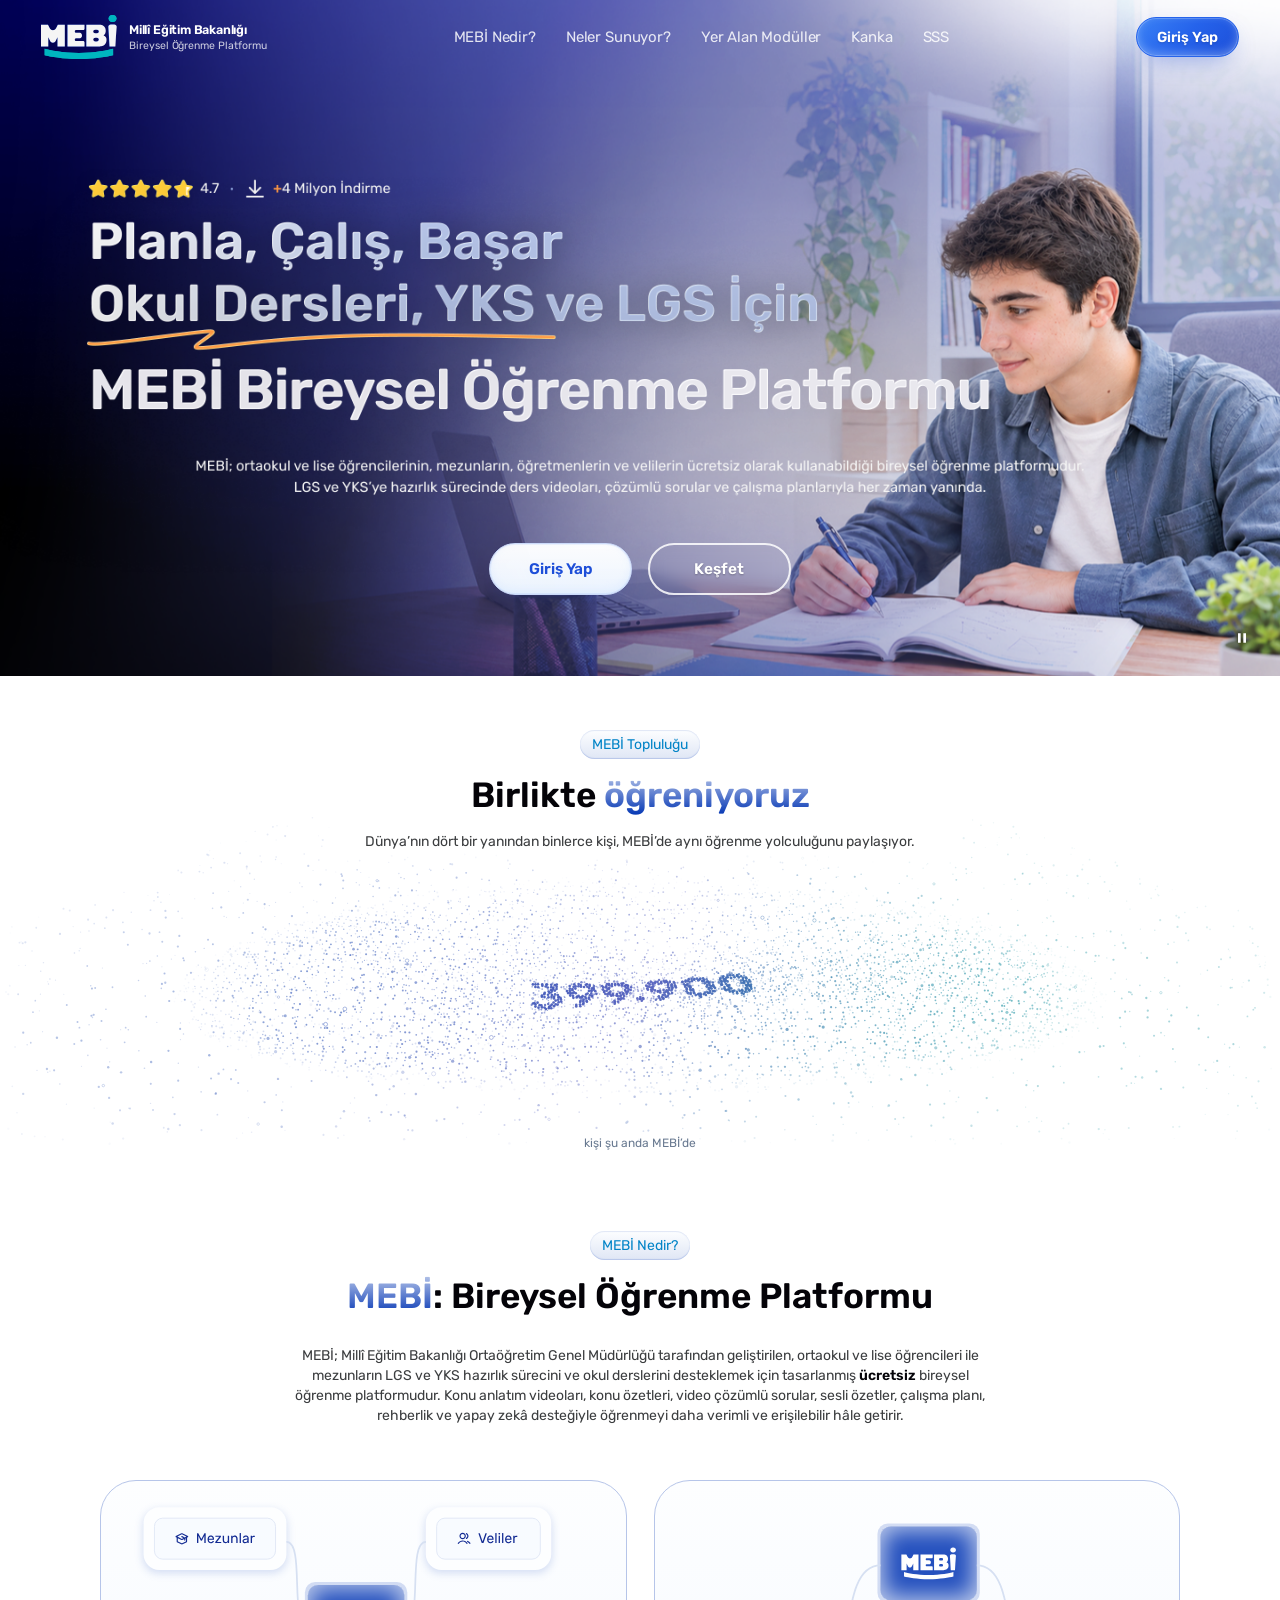
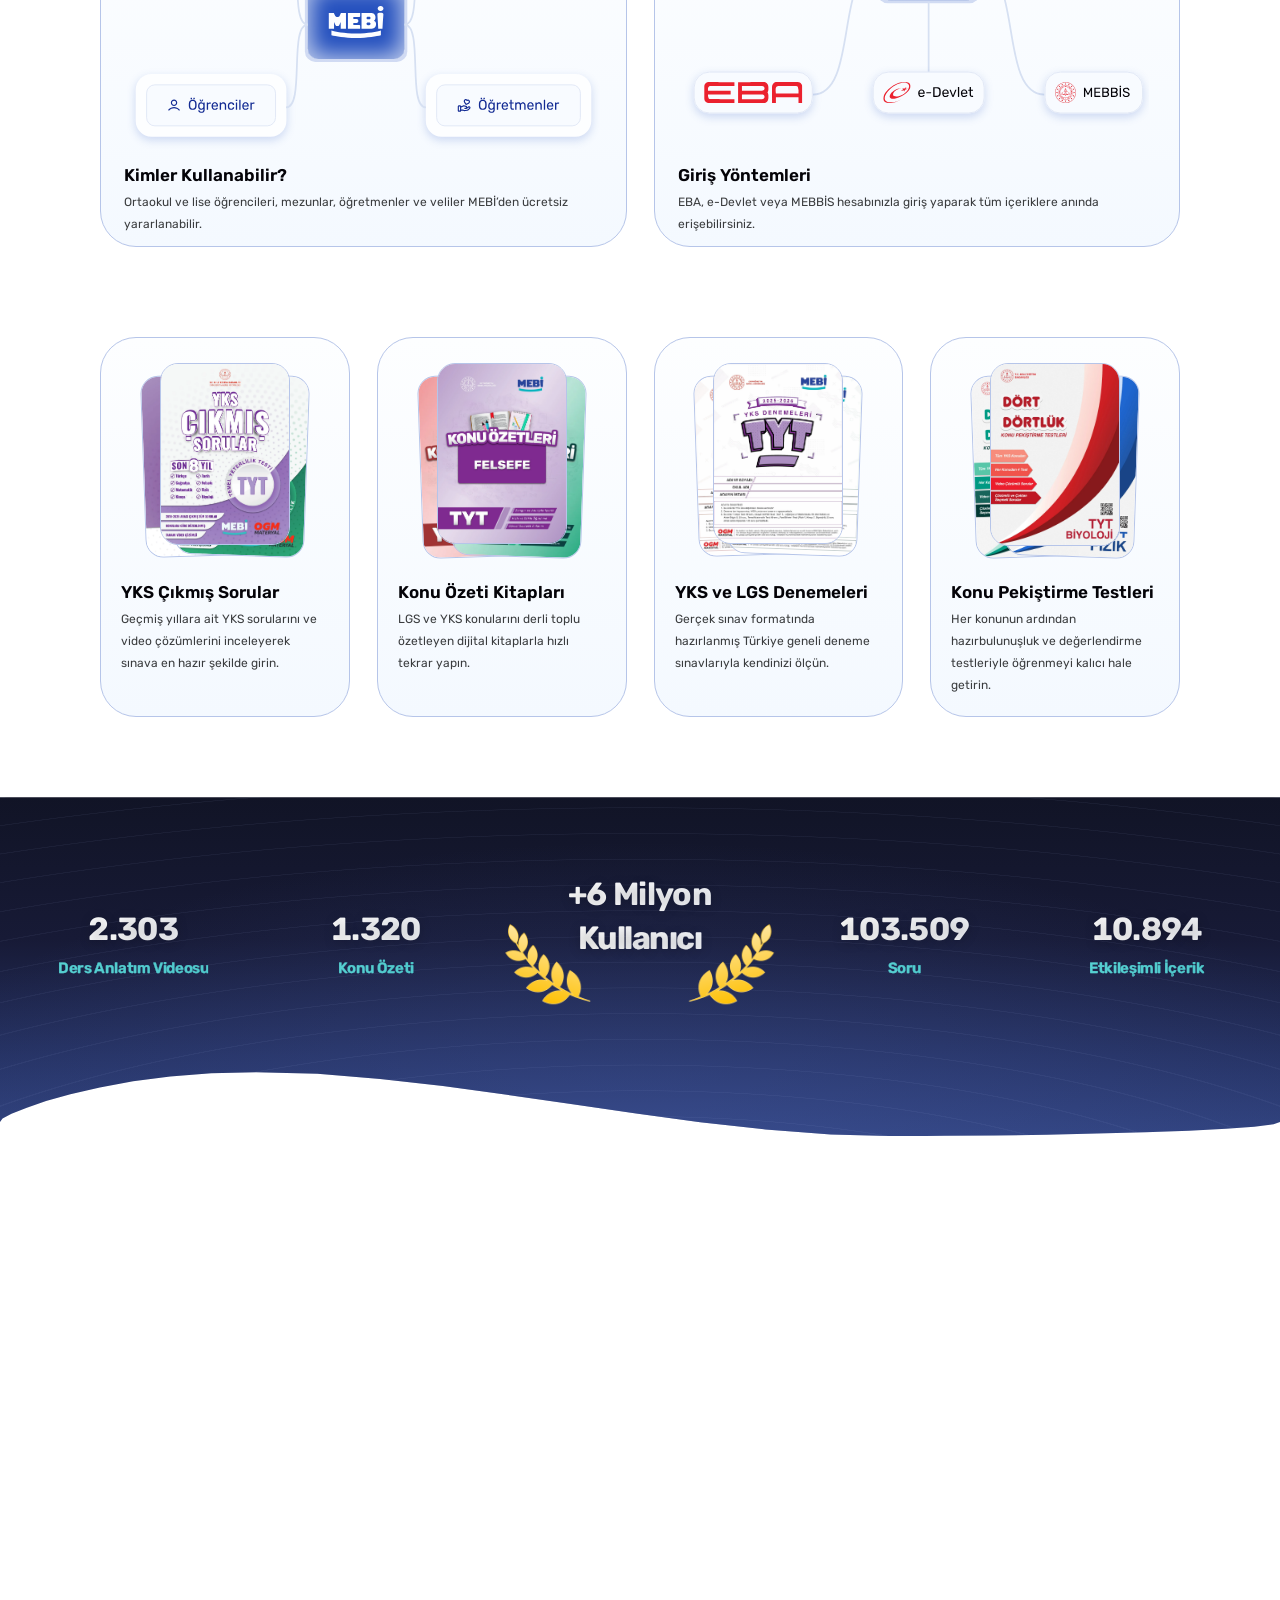
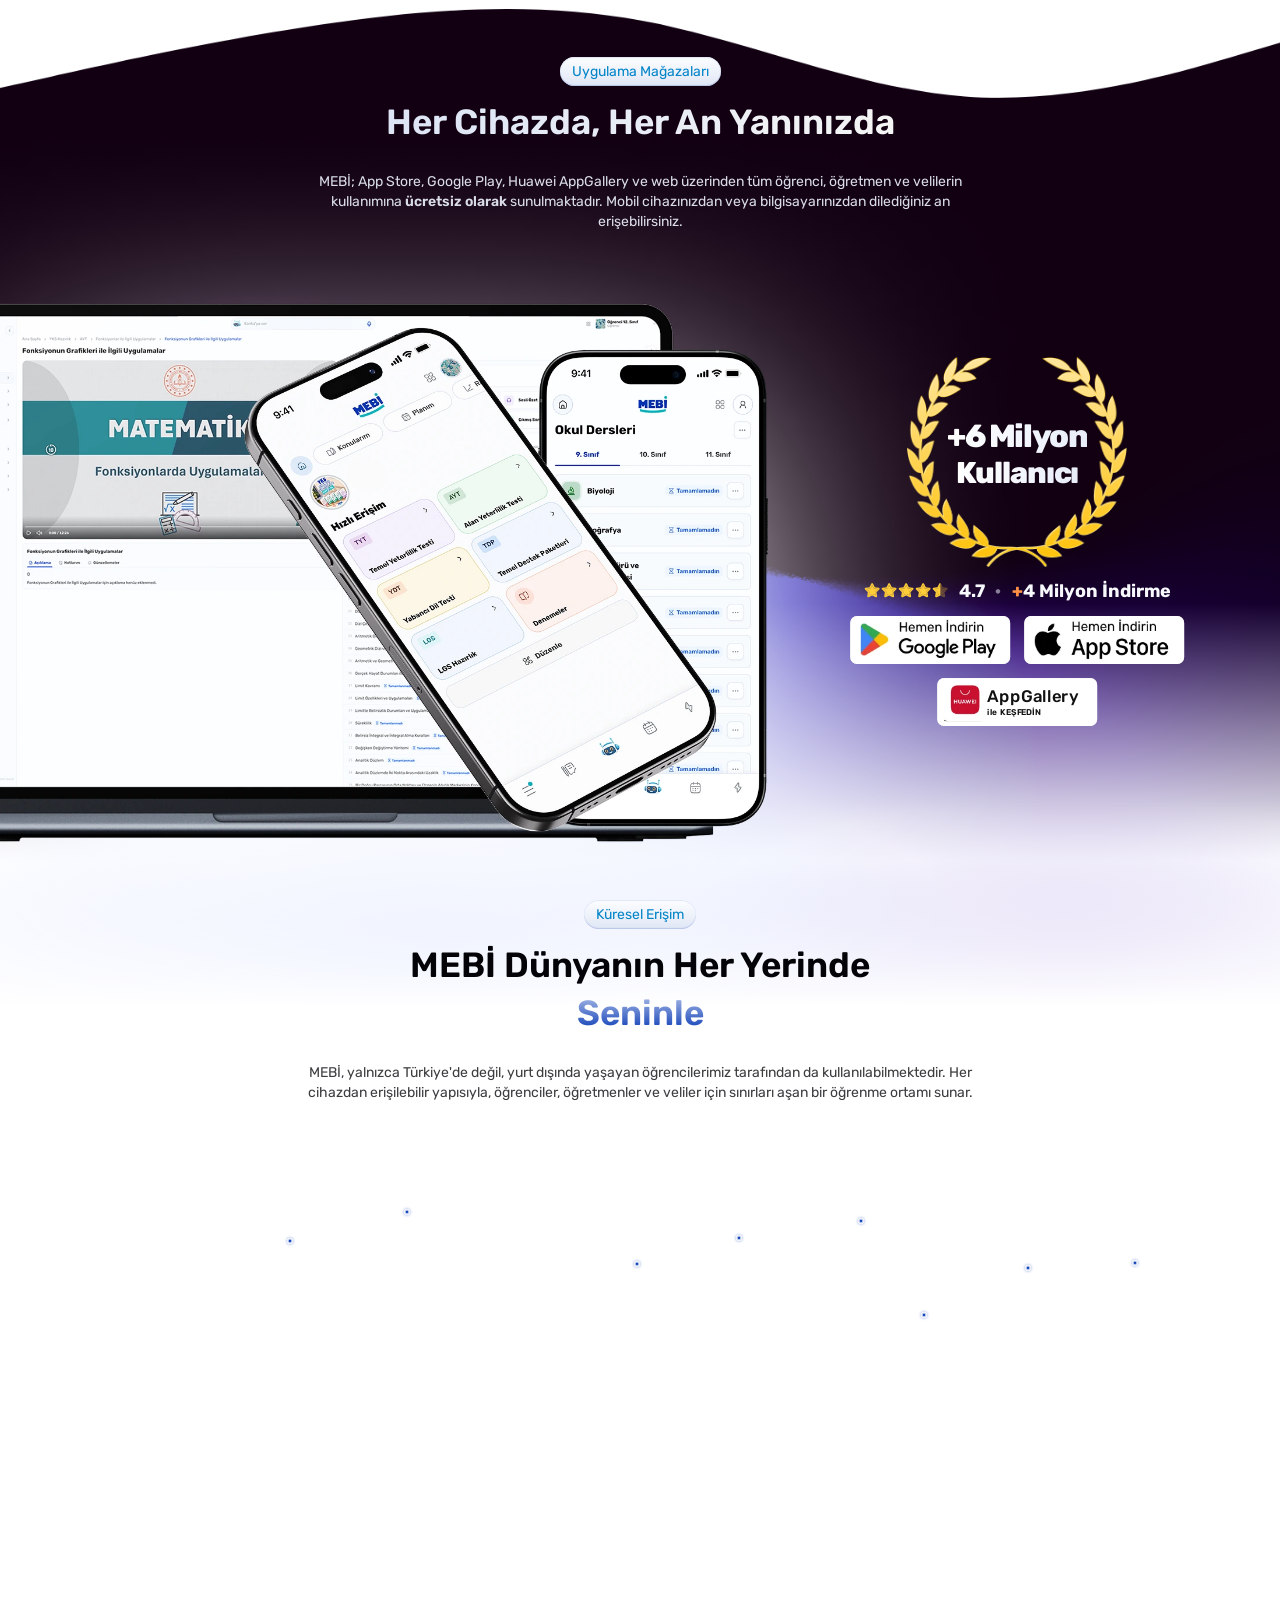
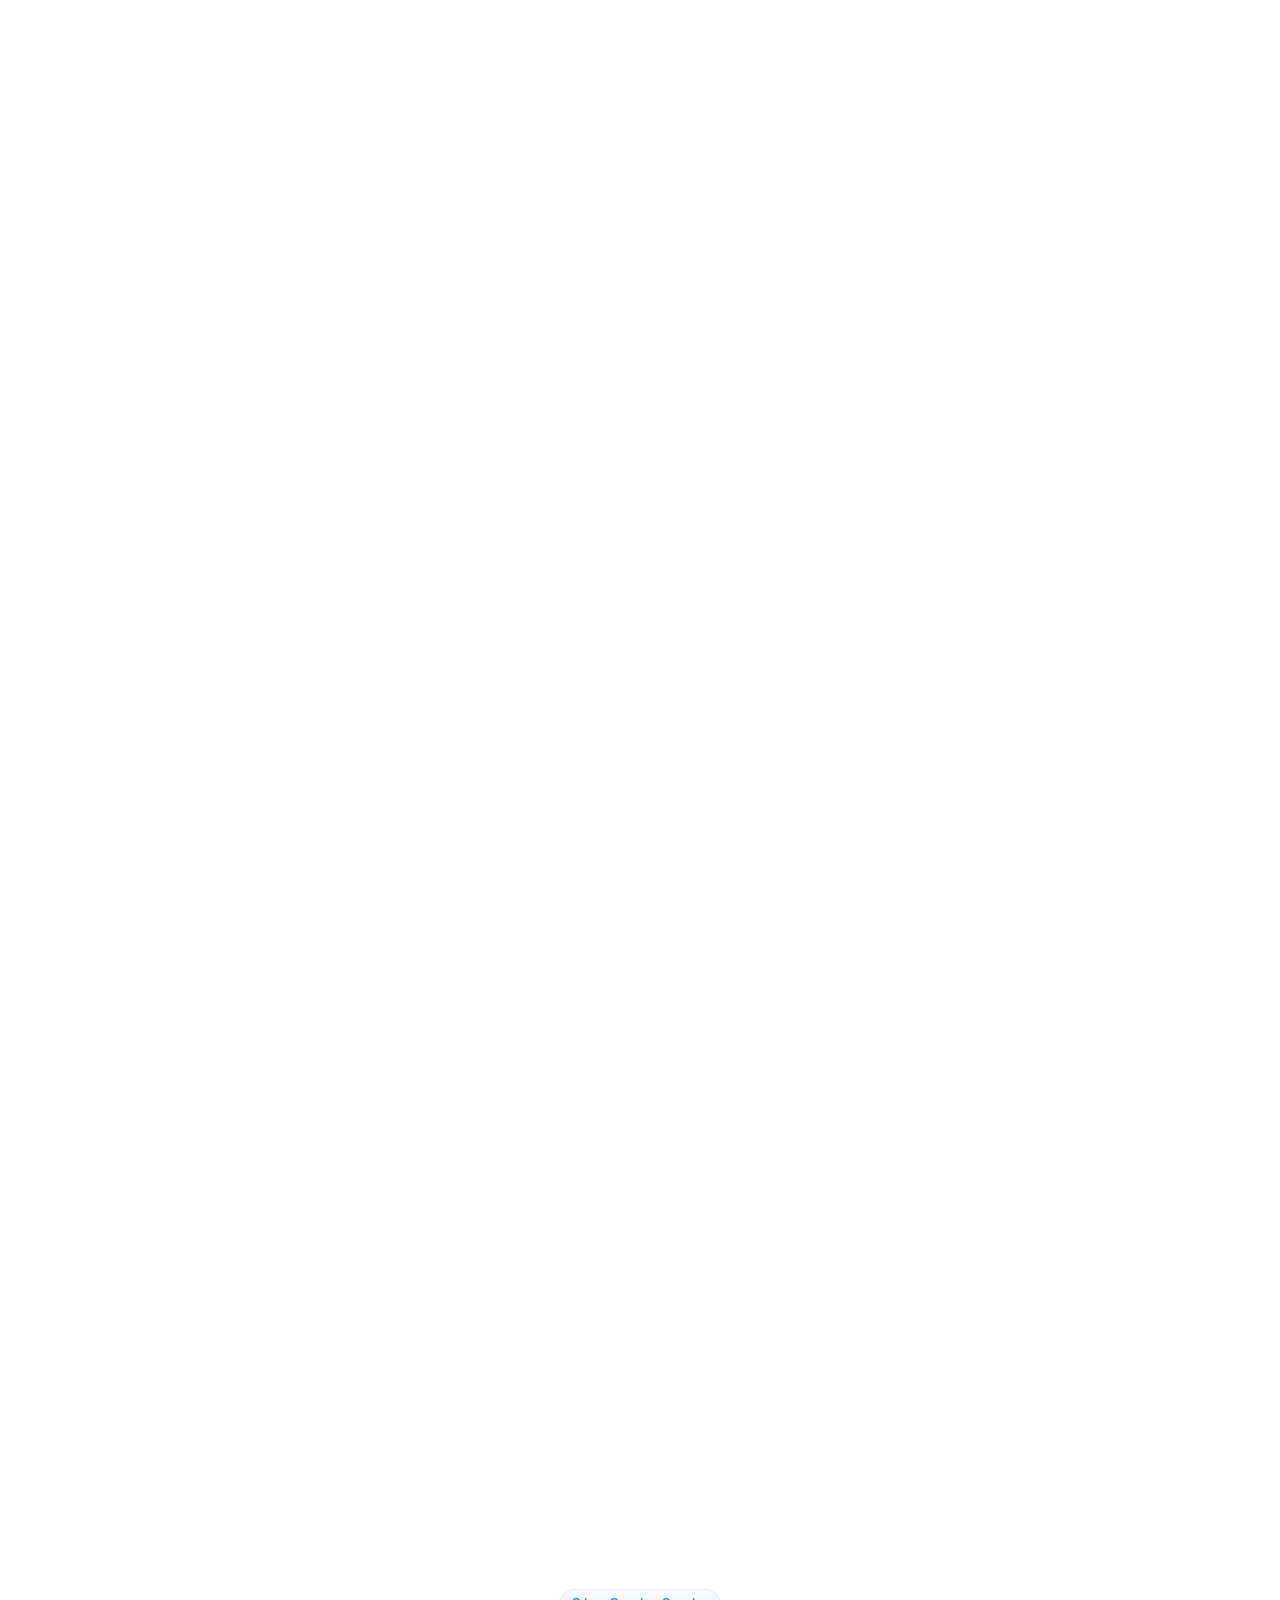
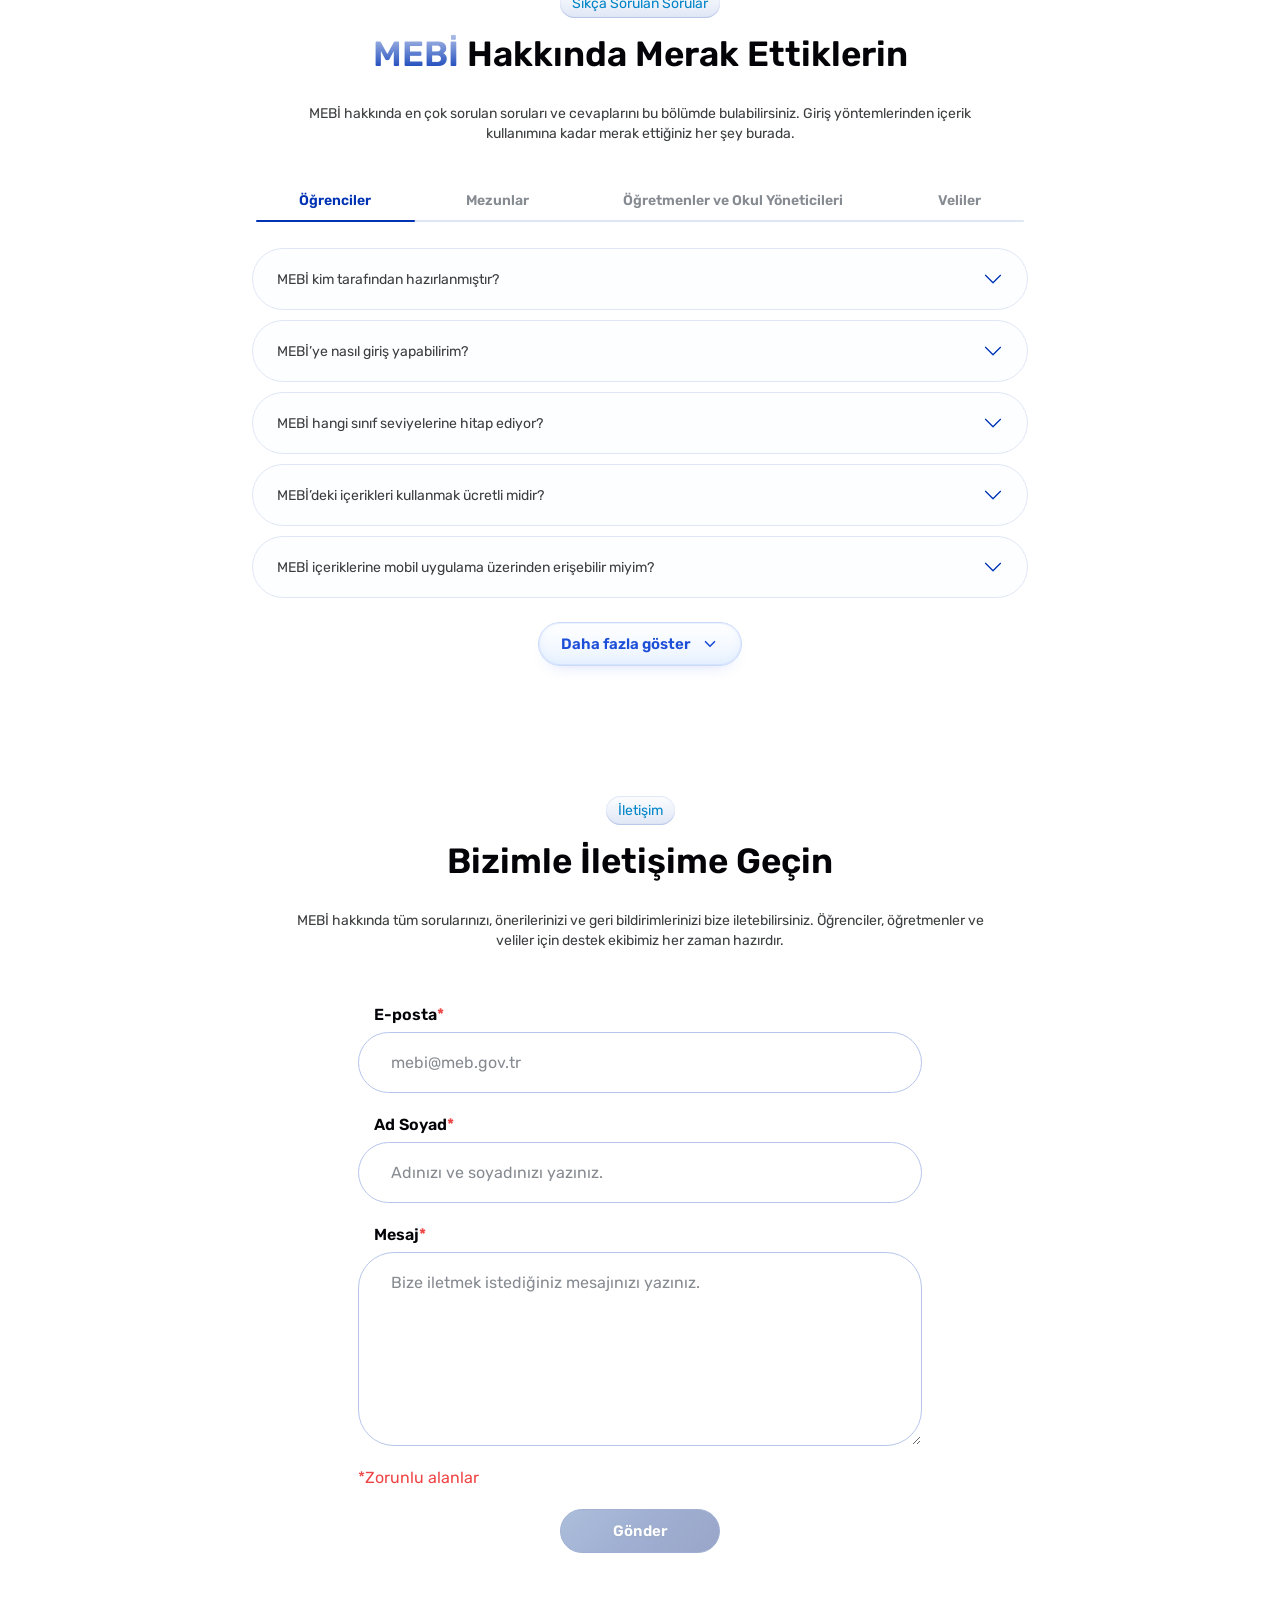
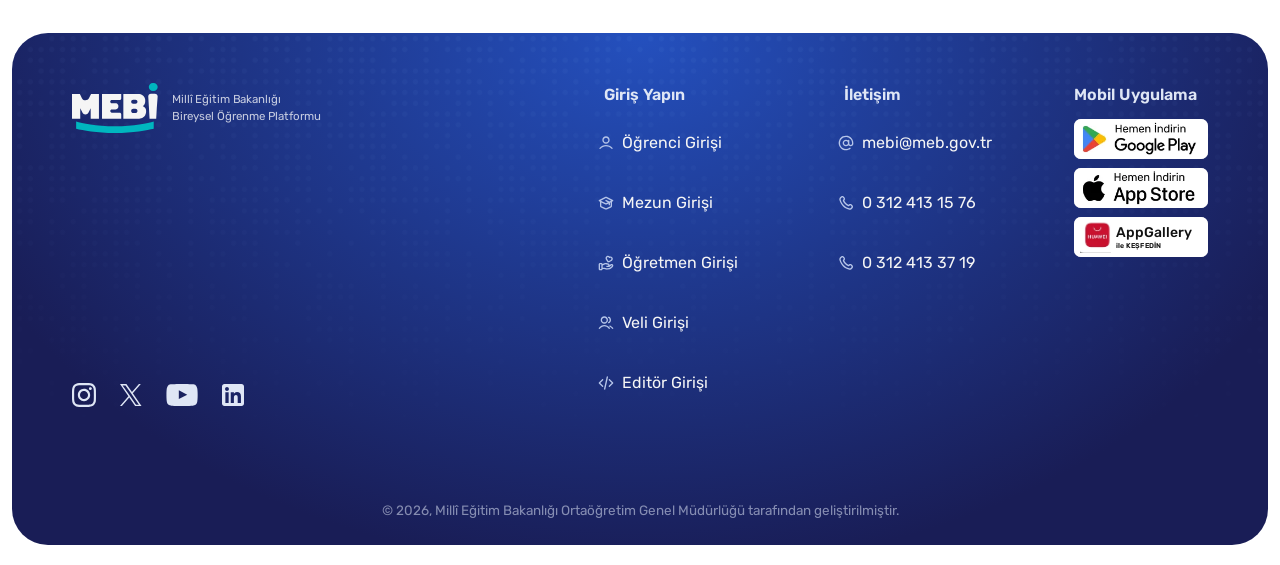
==== commit e4c34b08: "Hide hero playback control on mobile" ====
--- a/index.html
+++ b/index.html
@@ -17,7 +17,7 @@
   <link rel="stylesheet" href="landing-v2/styles/shared/footer.css">
   <link rel="stylesheet" href="landing-v2/styles/shared/login-modal.css">
   <link rel="stylesheet" href="landing-v2/styles/shared/scroll-to-top.css">
-  <link rel="stylesheet" href="landing-v2/styles/landing/hero.css?v=20261112-mobile-text-v19">
+  <link rel="stylesheet" href="landing-v2/styles/landing/hero.css?v=20261112-mobile-no-playback-v20">
   <link rel="stylesheet" href="landing-v2/styles/landing/presence-counter.css?v=20261023-presence-v34">
   <link rel="stylesheet" href="landing-v2/styles/landing/about.css?v=20261024-no-card-hover">
   <link rel="stylesheet" href="landing-v2/styles/landing/resources.css">
--- a/landing-v2/styles/landing/hero.css
+++ b/landing-v2/styles/landing/hero.css
@@ -128,9 +128,7 @@
   }
 
   .hero-playback {
-    top: calc(100vw * 1520 / 2880 - 48px);
-    right: 4px;
-    bottom: auto;
+    display: none;
   }
 }
 
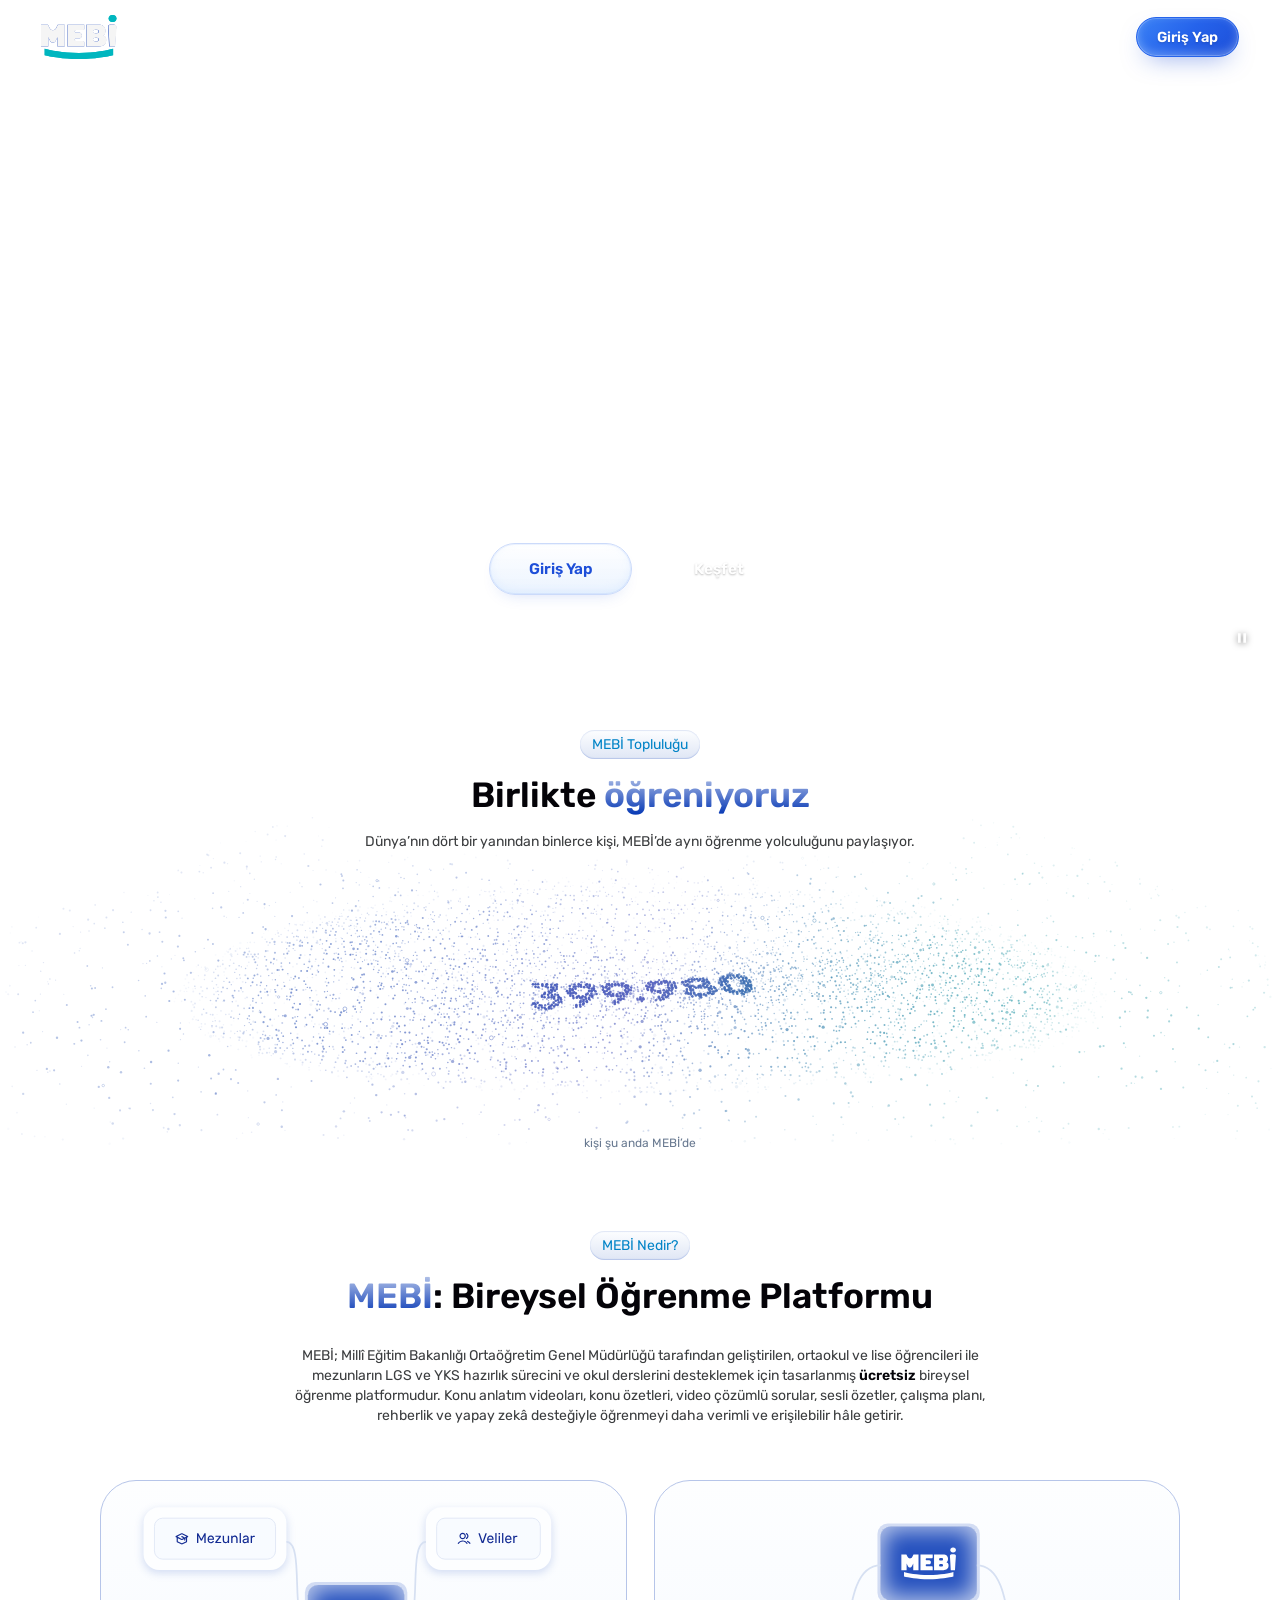
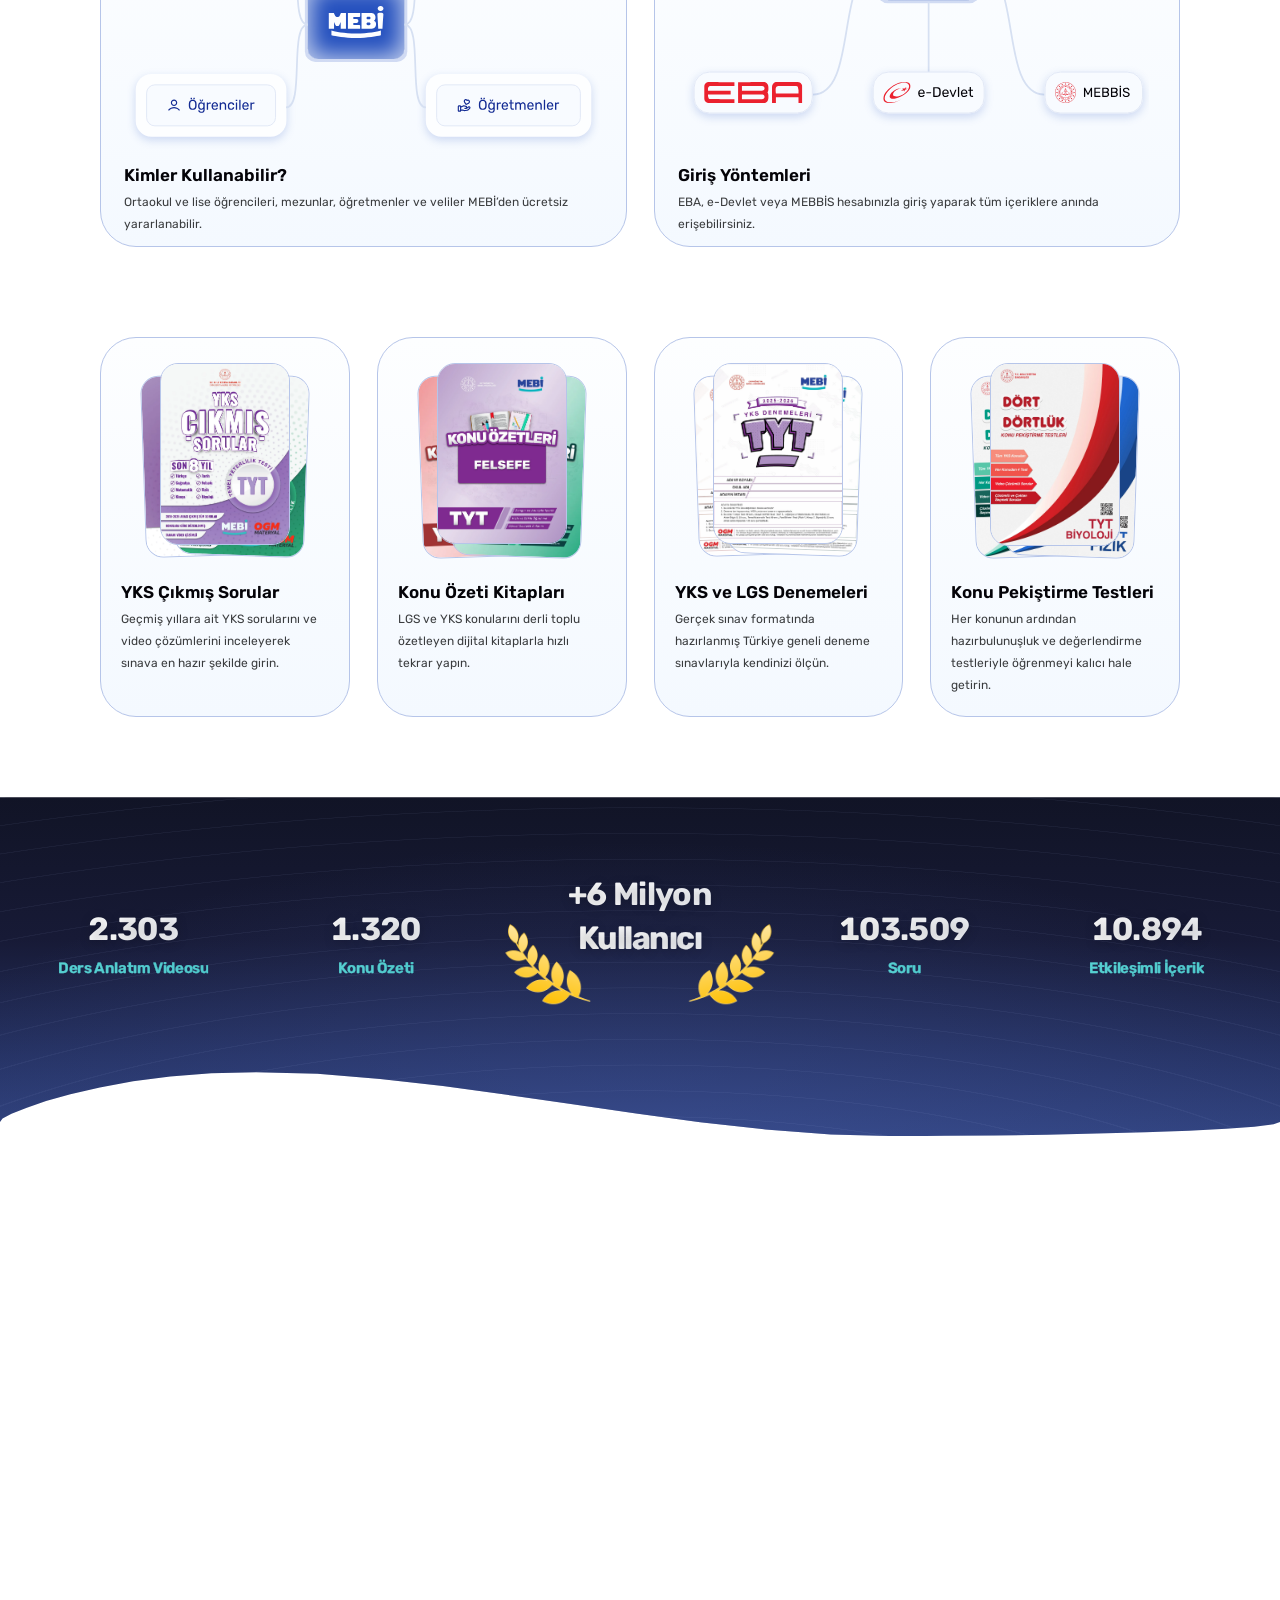
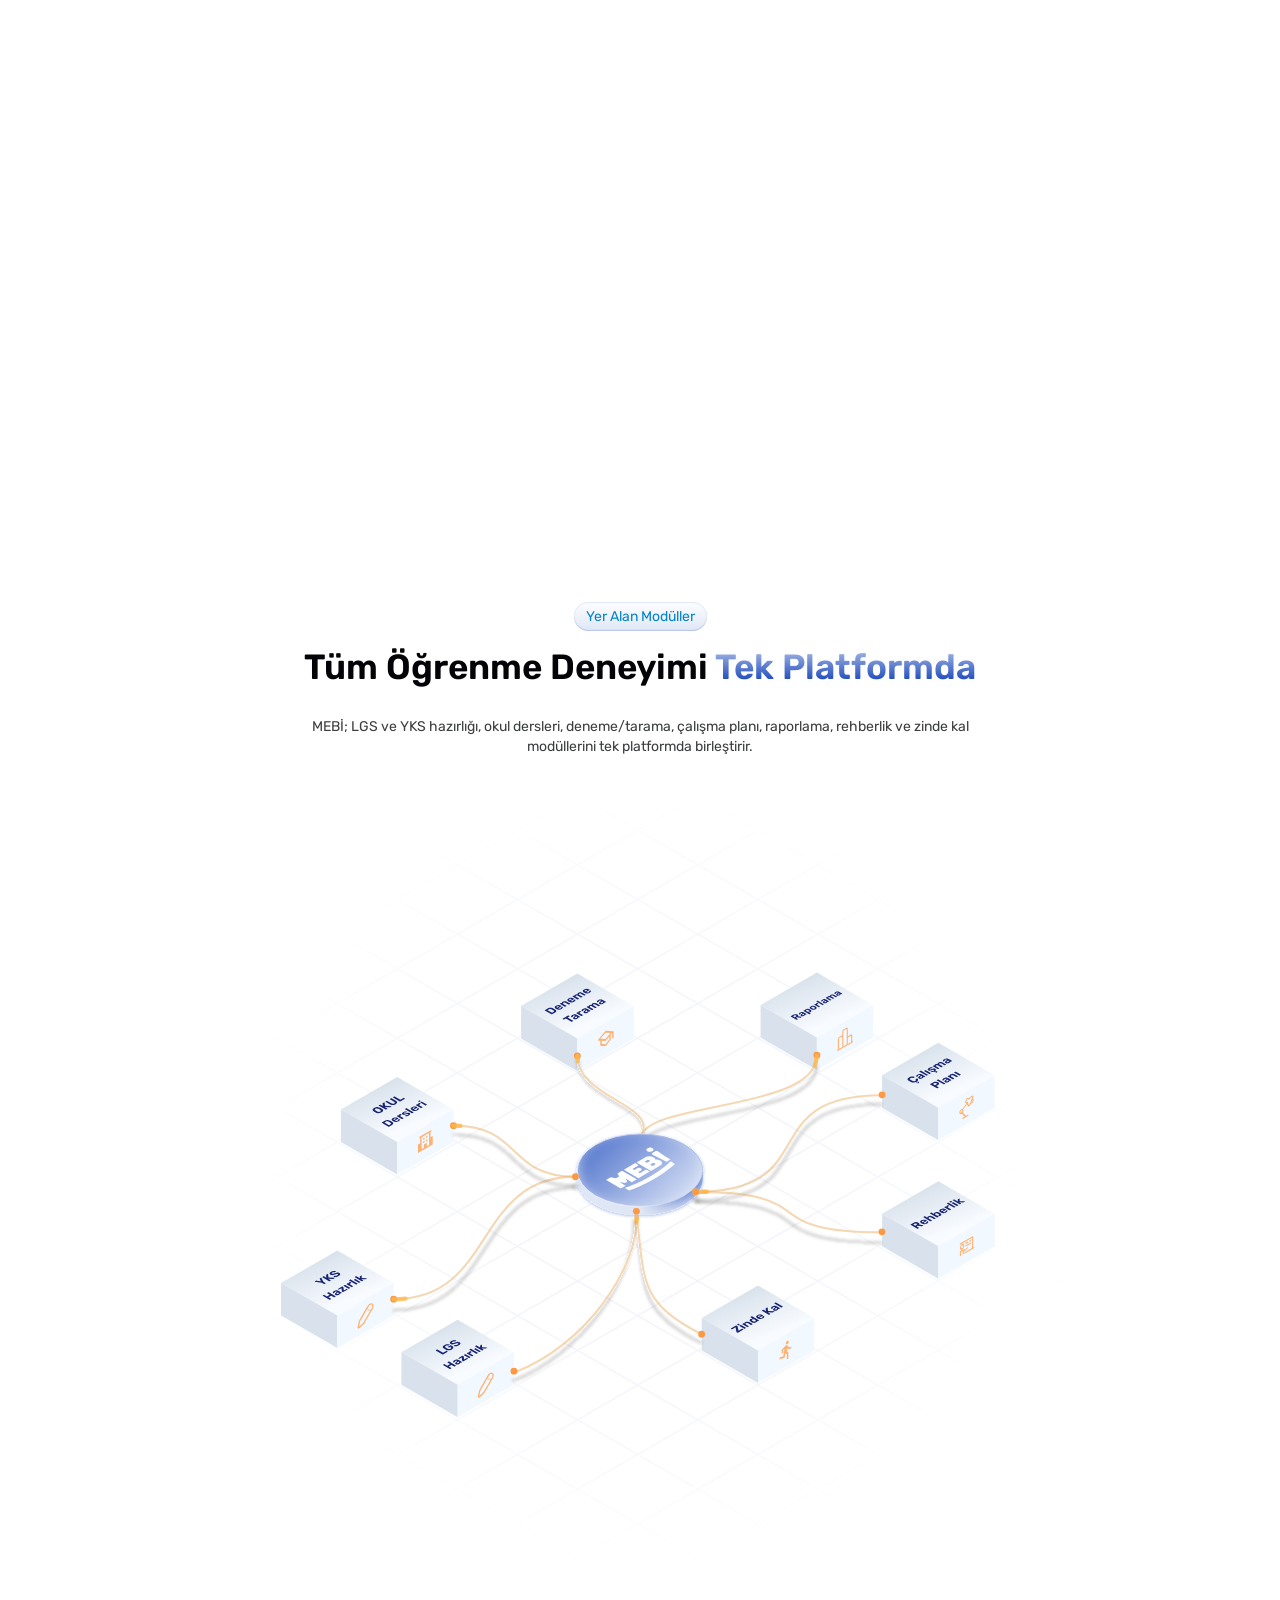
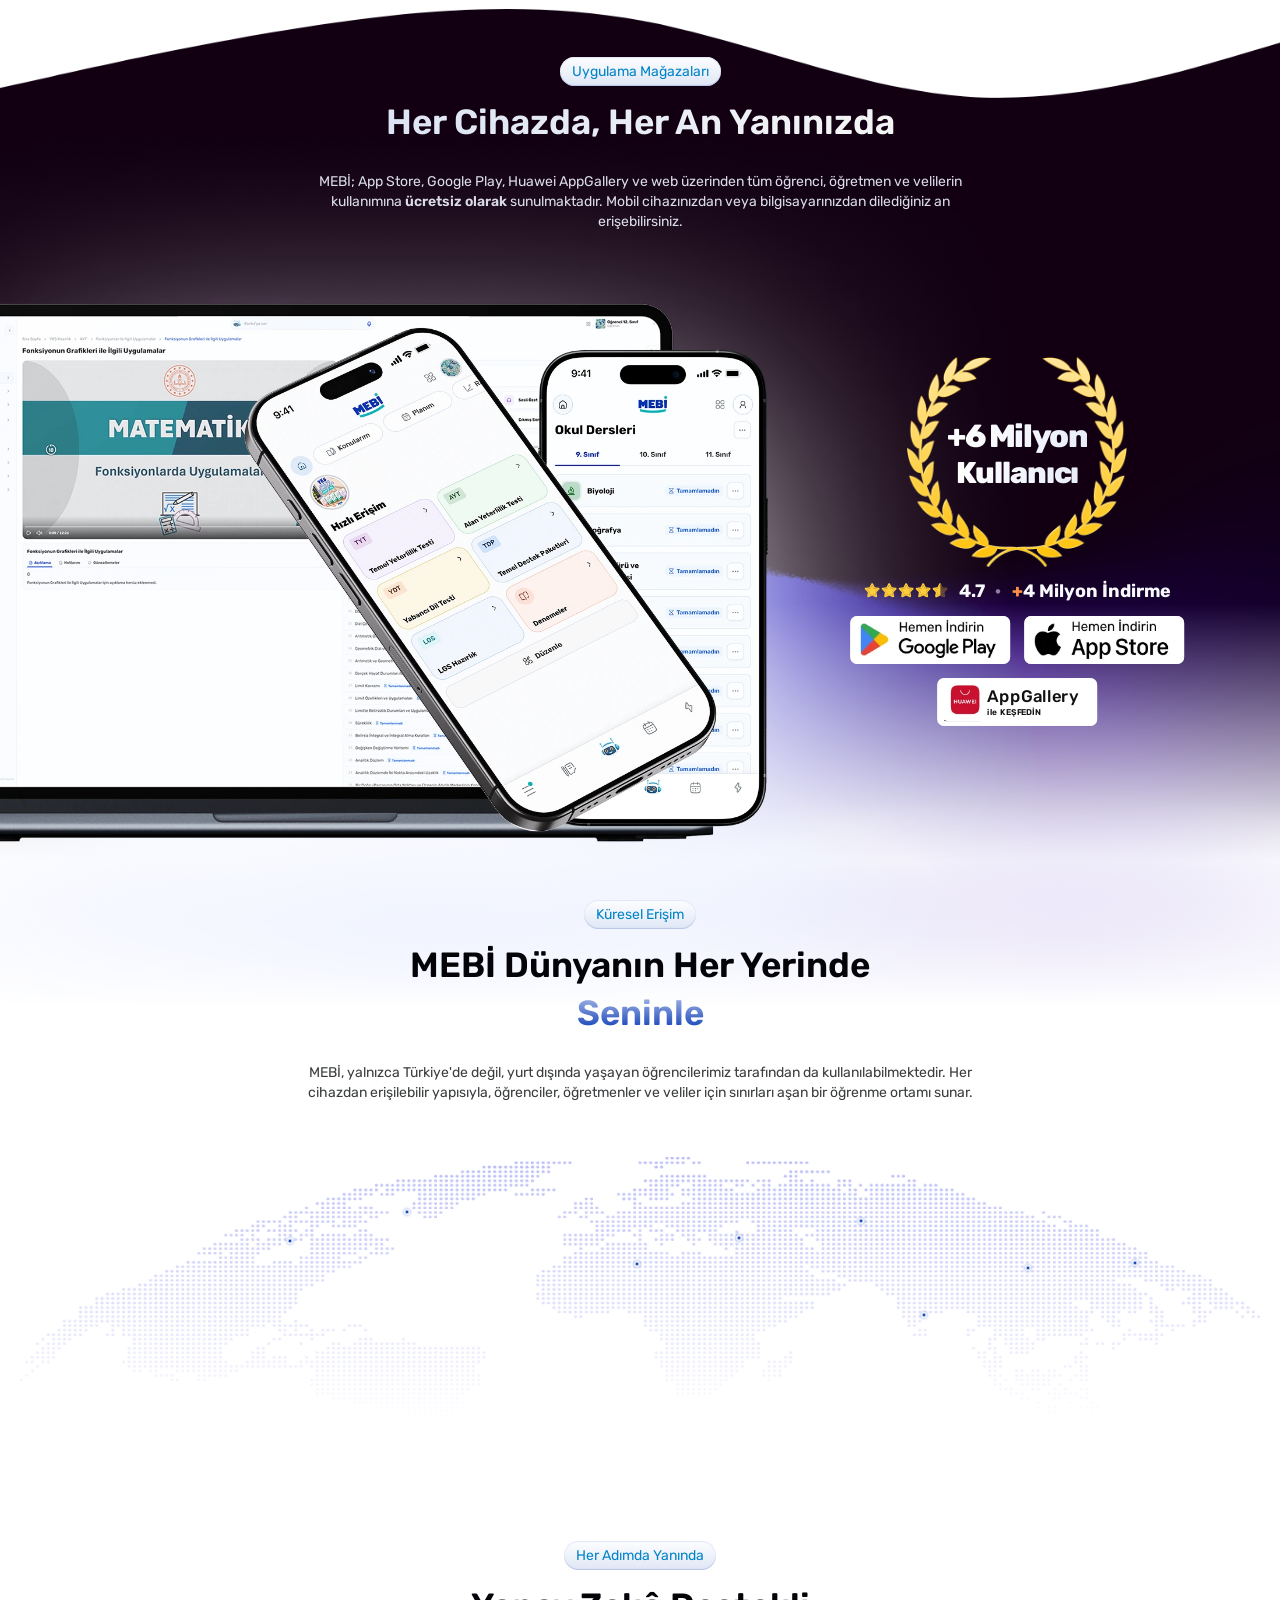
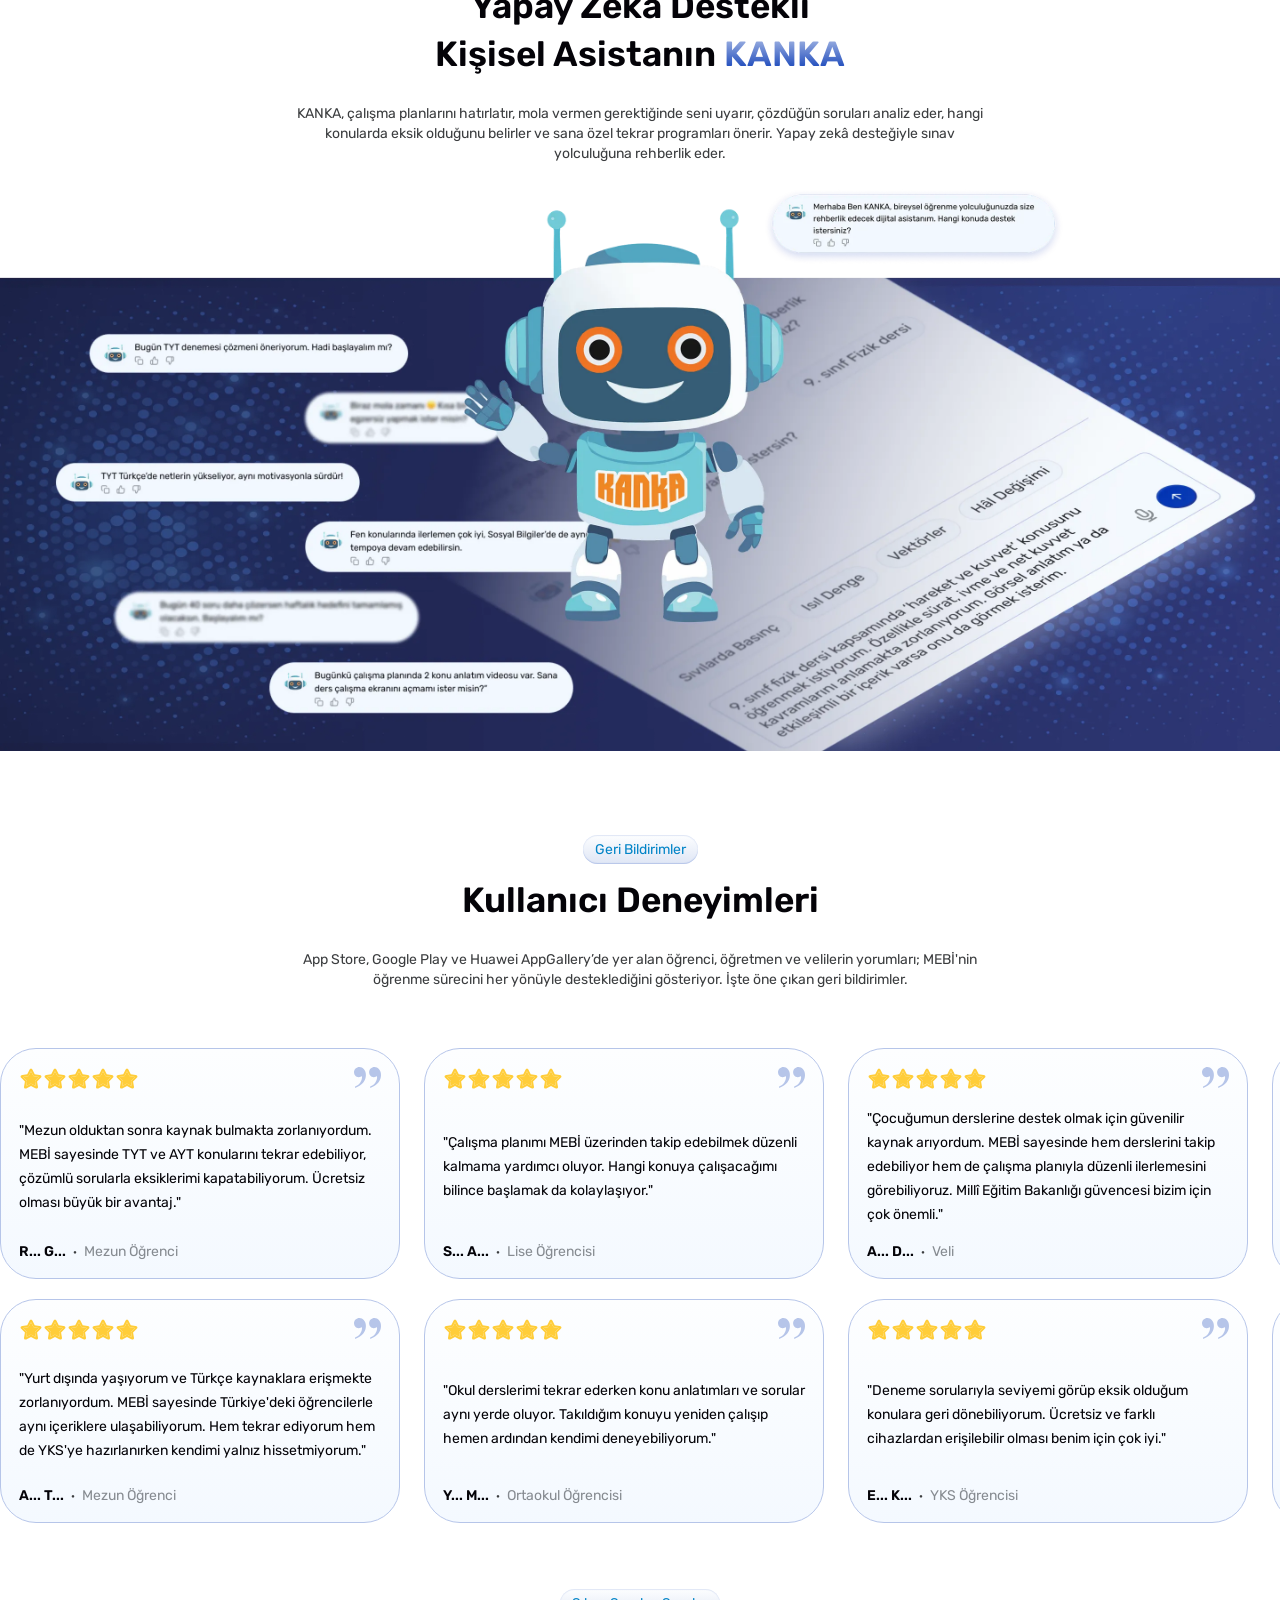
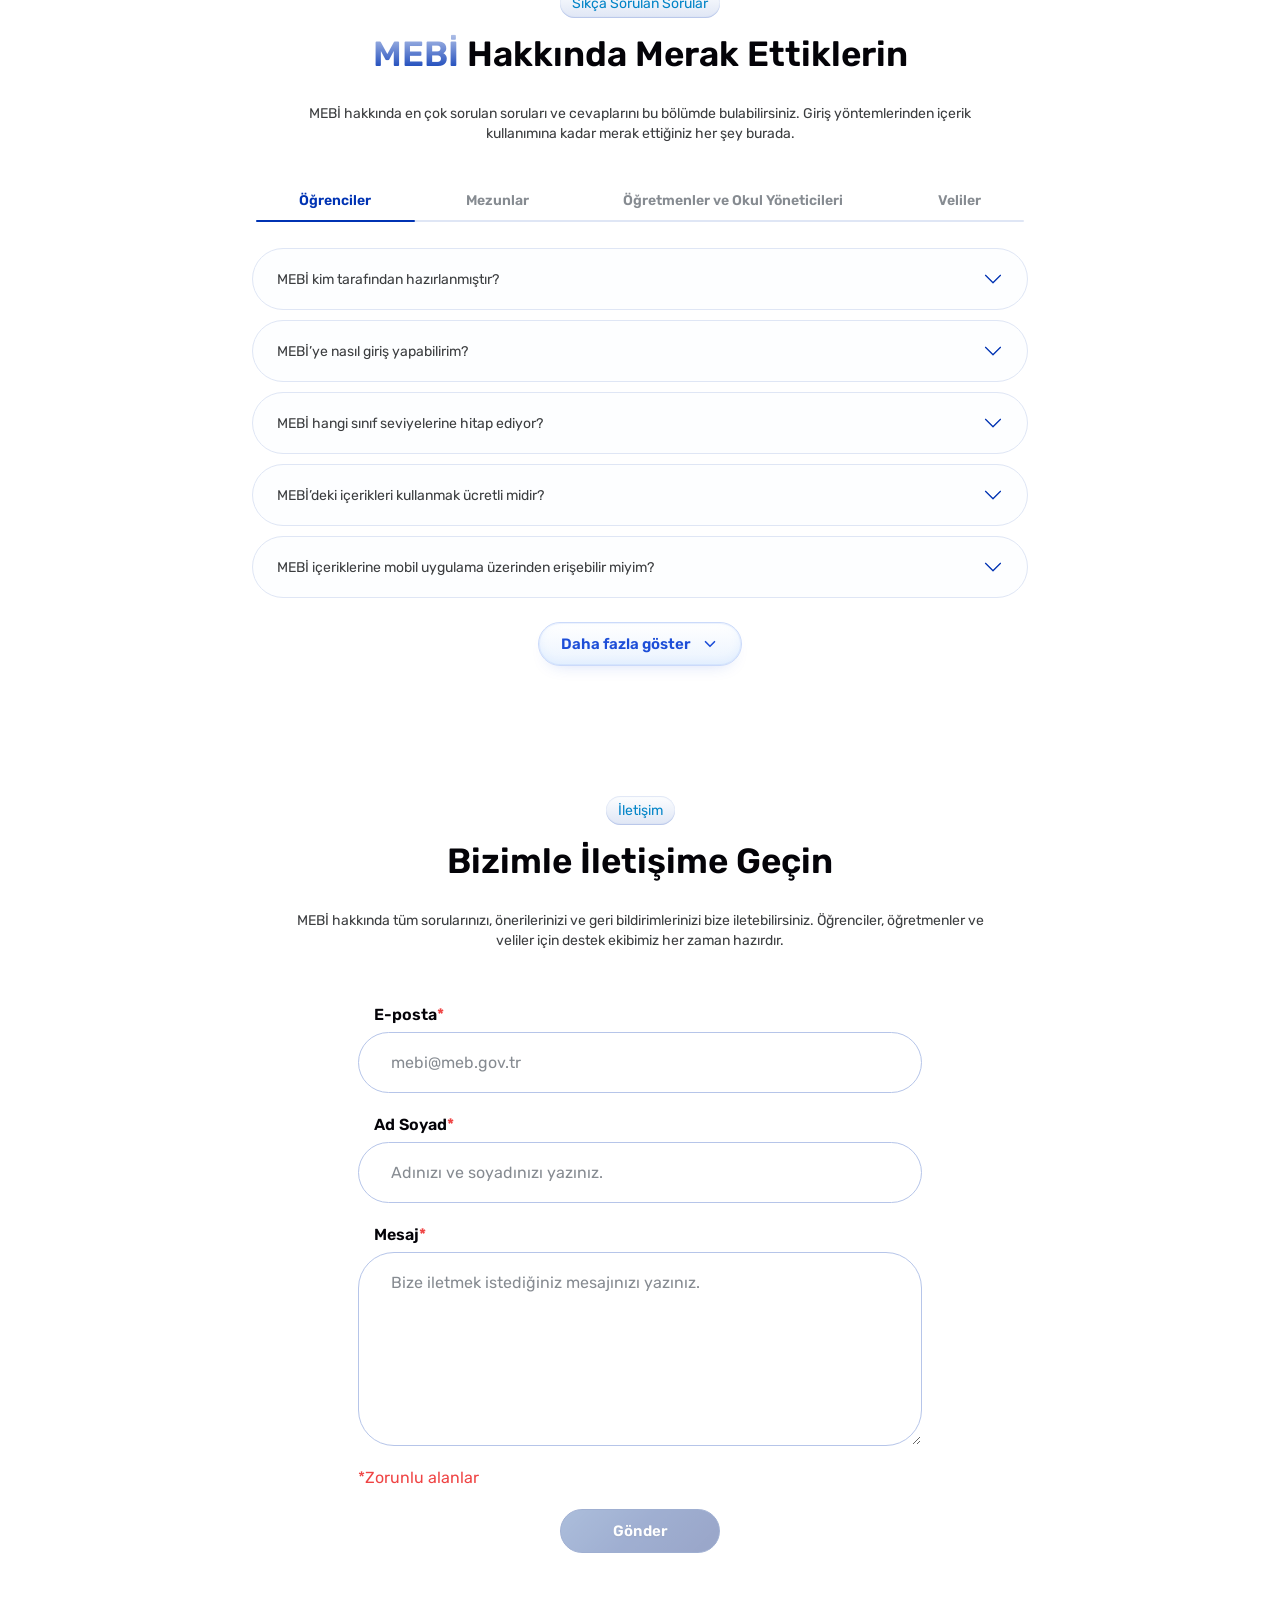
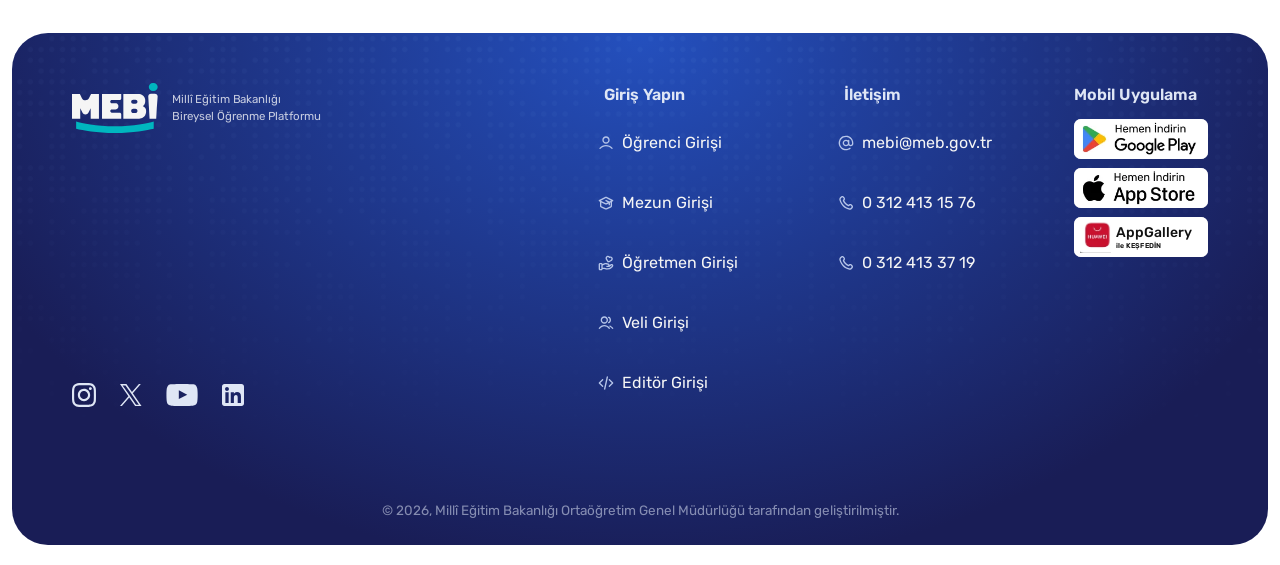
==== commit 182b4713: "Add mobile app entry screen and refine responsive hero" ====
--- a/index.html
+++ b/index.html
@@ -15,9 +15,9 @@
   <link rel="stylesheet" href="landing-v2/styles/shared/buttons.css">
   <link rel="stylesheet" href="landing-v2/styles/shared/header.css">
   <link rel="stylesheet" href="landing-v2/styles/shared/footer.css">
-  <link rel="stylesheet" href="landing-v2/styles/shared/login-modal.css">
+  <link rel="stylesheet" href="landing-v2/styles/shared/login-modal.css?v=20261112-app-gate-v7">
   <link rel="stylesheet" href="landing-v2/styles/shared/scroll-to-top.css">
-  <link rel="stylesheet" href="landing-v2/styles/landing/hero.css?v=20261112-mobile-no-playback-v20">
+  <link rel="stylesheet" href="landing-v2/styles/landing/hero.css?v=20261112-app-gate-v30">
   <link rel="stylesheet" href="landing-v2/styles/landing/presence-counter.css?v=20261023-presence-v34">
   <link rel="stylesheet" href="landing-v2/styles/landing/about.css?v=20261024-no-card-hover">
   <link rel="stylesheet" href="landing-v2/styles/landing/resources.css">
@@ -32,7 +32,7 @@
   <link rel="stylesheet" href="landing-v2/styles/landing/contact.css">
   <link rel="stylesheet" href="landing-v2/styles/landing/discover-modal.css">
   <link rel="icon" type="image/x-icon" href="landing-v2/images/favicon.ico">
-  <script src="landing-v2/global.js?v=20261112-shared-hero-v14" defer></script>
+  <script src="landing-v2/global.js?v=20261112-app-gate-v31" defer></script>
 </head>
 
 <body oncontextmenu="return false;">
@@ -80,9 +80,12 @@
       <img src="landing-v2/images/hero-final-1.png" alt="" class="hero-bg" width="2880" height="1520"
         fetchpriority="high" decoding="async">
     </picture>
-    <img src="landing-v2/images/hero-text-1.png" class="hero-text" width="2880" height="1520"
-      alt="Planla, çalış, başar. Okul dersleri, YKS ve LGS için ücretsiz bireysel öğrenme platformu."
-      decoding="async" fetchpriority="high" draggable="false">
+    <picture class="hero-text-picture">
+      <source media="(max-width: 640px)" srcset="landing-v2/images/mobil-hero-text-1.png" type="image/png">
+      <img src="landing-v2/images/hero-text-1.png" class="hero-text" width="2880" height="1520"
+        alt="Planla, çalış, başar. Okul dersleri, YKS ve LGS için ücretsiz bireysel öğrenme platformu."
+        decoding="async" fetchpriority="high" draggable="false">
+    </picture>
     <button class="hero-playback" type="button" hidden aria-label="Kapak görsellerini duraklat"></button>
     <div class="hero-overlay">
       <div class="container">
@@ -1211,6 +1214,39 @@
         </svg>
       </button>
 
+      <section class="login-app-panel" hidden aria-labelledby="loginAppTitle">
+        <div class="login-app-brand">
+          <img src="landing-v2/images/mebi-koyu-zemin-logosu.svg" alt="MEBİ" class="login-app-logo" width="110" height="64">
+          <p class="login-app-ministry">Millî Eğitim Bakanlığı</p>
+          <p class="login-app-platform">Bireysel Öğrenme Platformu</p>
+        </div>
+        <div class="login-app-intro">
+          <h2 id="loginAppTitle" class="sr-only">MEBİ mobil uygulaması</h2>
+          <p>Telefon ve tabletinde daha iyi bir MEBİ deneyimi için mobil uygulamayı ücretsiz indir.</p>
+        </div>
+        <div class="login-app-stores" aria-label="MEBİ uygulama mağazaları">
+          <a href="https://apps.apple.com/tr/app/mebi/id6736946513" class="store-button-footer" data-app-store="apple" aria-label="MEBİ’yi App Store’da aç">
+            <img src="landing-v2/images/app-store-download-label.webp" alt="App Store'dan indir" width="244" height="80">
+            <svg class="login-store-arrow" width="20" height="20" viewBox="0 0 24 24" fill="none" aria-hidden="true"><path d="M5 12h14m-6-6 6 6-6 6" stroke="currentColor" stroke-width="1.5" stroke-linecap="round" stroke-linejoin="round"/></svg>
+          </a>
+          <a href="https://play.google.com/store/apps/details?id=tr.gov.eba.mebi&amp;hl=tr" class="store-button-footer" data-app-store="google" aria-label="MEBİ’yi Google Play’de aç">
+            <img src="landing-v2/images/google-play-download-label.webp" alt="Google Play'den indir" width="244" height="80">
+            <svg class="login-store-arrow" width="20" height="20" viewBox="0 0 24 24" fill="none" aria-hidden="true"><path d="M5 12h14m-6-6 6 6-6 6" stroke="currentColor" stroke-width="1.5" stroke-linecap="round" stroke-linejoin="round"/></svg>
+          </a>
+          <a href="https://appgallery.huawei.com/app/C116045471" class="store-button-footer store-button-appgallery" data-app-store="huawei" aria-label="MEBİ’yi Huawei AppGallery’de aç">
+            <span class="appgallery-badge" aria-hidden="true">
+              <span class="appgallery-icon"></span>
+              <span class="appgallery-copy"><strong>AppGallery</strong><small>ile KEŞFEDİN</small></span>
+            </span>
+            <svg class="login-store-arrow" width="20" height="20" viewBox="0 0 24 24" fill="none" aria-hidden="true"><path d="M5 12h14m-6-6 6 6-6 6" stroke="currentColor" stroke-width="1.5" stroke-linecap="round" stroke-linejoin="round"/></svg>
+          </a>
+        </div>
+        <div class="login-app-web">
+          <p>Tarayıcıdan kullanmak ister misin?</p>
+          <button type="button" class="login-web-continue">Web’den devam et <span aria-hidden="true">→</span></button>
+        </div>
+      </section>
+      <div class="login-web-panel">
       <div class="login-modal-header">
         <img src="landing-v2/images/mebi-logo.svg" alt="MEBİ Logo" class="login-modal-logo" loading="lazy">
         <h2 id="loginModalTitle" class="login-modal-title">MİLLÎ EĞİTİM BAKANLIĞI</h2>
@@ -1241,6 +1277,7 @@
 
       <div class="login-modal-footer">
         <a href="#contact" class="login-modal-help">Yardıma mı ihtiyacınız var?</a>
+      </div>
       </div>
     </div>
   </div>
--- a/landing-v2/styles/shared/login-modal.css
+++ b/landing-v2/styles/shared/login-modal.css
@@ -242,3 +242,192 @@
     height: 18px;
   }
 }
+
+/* Mobile and tablet app entry. */
+.login-app-panel[hidden],
+.login-web-panel[hidden] { display: none; }
+
+.login-modal.is-app-gate {
+  padding: 0;
+  height: 100dvh;
+  align-items: stretch;
+  background: #0636ad;
+}
+
+.is-app-gate .login-modal-overlay { display: none; }
+
+.is-app-gate .login-modal-content {
+  display: flex;
+  width: 100%;
+  max-width: none;
+  min-height: 100%;
+  padding: max(60px, calc(env(safe-area-inset-top) + 48px)) 28px max(36px, env(safe-area-inset-bottom));
+  border-radius: 0;
+  background: #0636ad;
+  box-shadow: none;
+  animation: none;
+}
+
+.is-app-gate .login-modal-close {
+  position: fixed;
+  top: max(12px, env(safe-area-inset-top));
+  right: max(16px, env(safe-area-inset-right));
+  width: 44px;
+  height: 44px;
+  color: #fff;
+  z-index: 3;
+}
+
+.is-app-gate .login-modal-close:hover { background: #ffffff18; }
+
+.login-app-panel {
+  display: flex;
+  flex-direction: column;
+  align-items: center;
+  width: 100%;
+  max-width: 360px;
+  margin: 0 auto auto;
+  text-align: center;
+  color: #fff;
+}
+
+.login-app-brand {
+  position: relative;
+  top: -24px;
+  margin-bottom: 28px;
+}
+
+.login-app-logo {
+  display: block;
+  width: 110px;
+  height: 64px;
+  object-fit: contain;
+  margin: 0 auto 16px;
+}
+
+.login-app-ministry {
+  margin: 0;
+  font-size: 15px;
+  font-weight: 600;
+  line-height: 1.5;
+}
+
+.login-app-platform {
+  margin: 2px 0 0;
+  color: #d9e5ff;
+  font-size: 13px;
+  font-weight: 400;
+  line-height: 1.5;
+}
+
+.login-app-intro p {
+  max-width: 310px;
+  margin: 0 auto;
+  color: #d9e5ff;
+  font-size: 15px;
+  line-height: 1.6;
+  text-wrap: pretty;
+}
+
+.login-app-stores {
+  display: flex;
+  flex-direction: column;
+  gap: 10px;
+  width: 100%;
+  margin-top: 28px;
+}
+
+.login-app-stores .store-button-footer {
+  display: flex;
+  justify-content: space-between;
+  width: 100%;
+  height: 62px;
+  padding: 9px 18px;
+  background: #fff;
+  border: 1px solid #e3e9f8;
+  border-radius: 12px;
+  box-shadow: none;
+  color: #244078;
+  transition: background-color 160ms ease-out, transform 160ms ease-out;
+  touch-action: manipulation;
+}
+
+.login-app-stores .store-button-footer:hover { background: #edf3ff; }
+.login-app-stores .store-button-footer:active { transform: scale(0.985); }
+
+.login-app-stores .store-button-footer img {
+  display: block;
+  flex: 0 0 134px;
+  width: 134px;
+  height: 44px;
+  object-fit: contain;
+}
+
+.login-app-stores .appgallery-badge {
+  justify-content: flex-start;
+  width: 134px;
+  height: 44px;
+  padding: 4px 6px;
+  background: transparent;
+}
+
+.login-store-arrow { flex-shrink: 0; margin-left: 12px; }
+
+.login-app-web {
+  width: 100%;
+  margin-top: 56px;
+  padding-top: 24px;
+  border-top: 1px solid #ffffff30;
+}
+
+.login-app-web p {
+  margin: 0 0 4px;
+  color: #d9e5ff;
+  font-size: 13px;
+  line-height: 1.5;
+}
+
+.login-web-continue {
+  display: inline-flex;
+  align-items: center;
+  justify-content: center;
+  gap: 12px;
+  min-height: 44px;
+  padding: 8px 12px;
+  border: 0;
+  background: transparent;
+  color: #fff;
+  font: 500 16px/1.5 var(--font-main, sans-serif);
+  cursor: pointer;
+  touch-action: manipulation;
+}
+
+.login-web-continue:hover { text-decoration: underline; text-underline-offset: 4px; }
+
+.is-app-gate :is(a, button):focus-visible { outline: 3px solid #70eff0; outline-offset: 4px; }
+
+@media (max-height: 740px) {
+  .is-app-gate .login-modal-content { padding-top: max(60px, calc(env(safe-area-inset-top) + 48px)); padding-bottom: max(24px, env(safe-area-inset-bottom)); }
+  .login-app-logo { width: 83px; height: 48px; margin-bottom: 12px; }
+  .login-app-brand { margin-bottom: 24px; }
+  .login-app-stores { margin-top: 24px; gap: 8px; }
+  .login-app-stores .store-button-footer { height: 54px; padding: 5px 16px; }
+  .login-app-web { margin-top: 44px; padding-top: 16px; }
+}
+
+@media (prefers-reduced-motion: reduce) {
+  .login-app-stores .store-button-footer { transition: none; }
+}
+
+@media (max-height: 650px) {
+  .is-app-gate .login-modal-content { padding-top: max(56px, calc(env(safe-area-inset-top) + 44px)); padding-bottom: max(20px, env(safe-area-inset-bottom)); }
+  .login-app-logo { width: 69px; height: 40px; margin-bottom: 8px; }
+  .login-app-ministry { font-size: 13px; }
+  .login-app-platform { font-size: 12px; }
+  .login-app-brand { margin-bottom: 16px; }
+  .login-app-intro p { font-size: 14px; line-height: 1.4; }
+  .login-app-stores { margin-top: 20px; }
+  .login-app-stores .store-button-footer { height: 48px; padding-top: 2px; padding-bottom: 2px; }
+  .login-app-web { margin-top: 36px; padding-top: 12px; }
+  .login-app-web p { display: none; }
+}
--- a/landing-v2/styles/landing/hero.css
+++ b/landing-v2/styles/landing/hero.css
@@ -35,6 +35,10 @@
   object-fit: cover;
   pointer-events: none;
   z-index: 1;
+}
+
+.hero-text-picture {
+  display: contents;
 }
 
 /* Each text layer rotates with its matching background. */
@@ -92,7 +96,7 @@
 @media (max-width: 640px) {
   .hero-section {
     background: #080b2f;
-    padding-top: calc(100vw * 1520 / 2880);
+    padding-top: calc(min(68vw, 300px) * 566 / 375 + 88px);
   }
 
   .hero-picture {
@@ -105,12 +109,22 @@
   .hero-bg,
   .hero-outgoing {
     object-fit: cover;
+    object-position: var(--hero-focus, 70%) center;
+    transform-origin: var(--hero-focus, 70%) center;
+  }
+
+  .hero-picture {
+    transform-origin: var(--hero-focus, 70%) center;
   }
 
   .hero-text {
-    top: clamp(48px, 9vw, 64px);
+    top: auto;
+    right: auto;
+    bottom: calc(112px + var(--hero-text-lift, 0px));
+    left: clamp(16px, 4vw, 24px);
+    width: min(68%, 300px);
     height: auto;
-    aspect-ratio: 2880 / 1520;
+    aspect-ratio: auto;
   }
 
   .hero-section .hero-overlay {
@@ -119,7 +133,7 @@
 
   .hero-section .hero-overlay .container {
     padding-top: 16px;
-    padding-bottom: 20px;
+    padding-bottom: 52px;
   }
 
   .hero-section .hero-buttons {
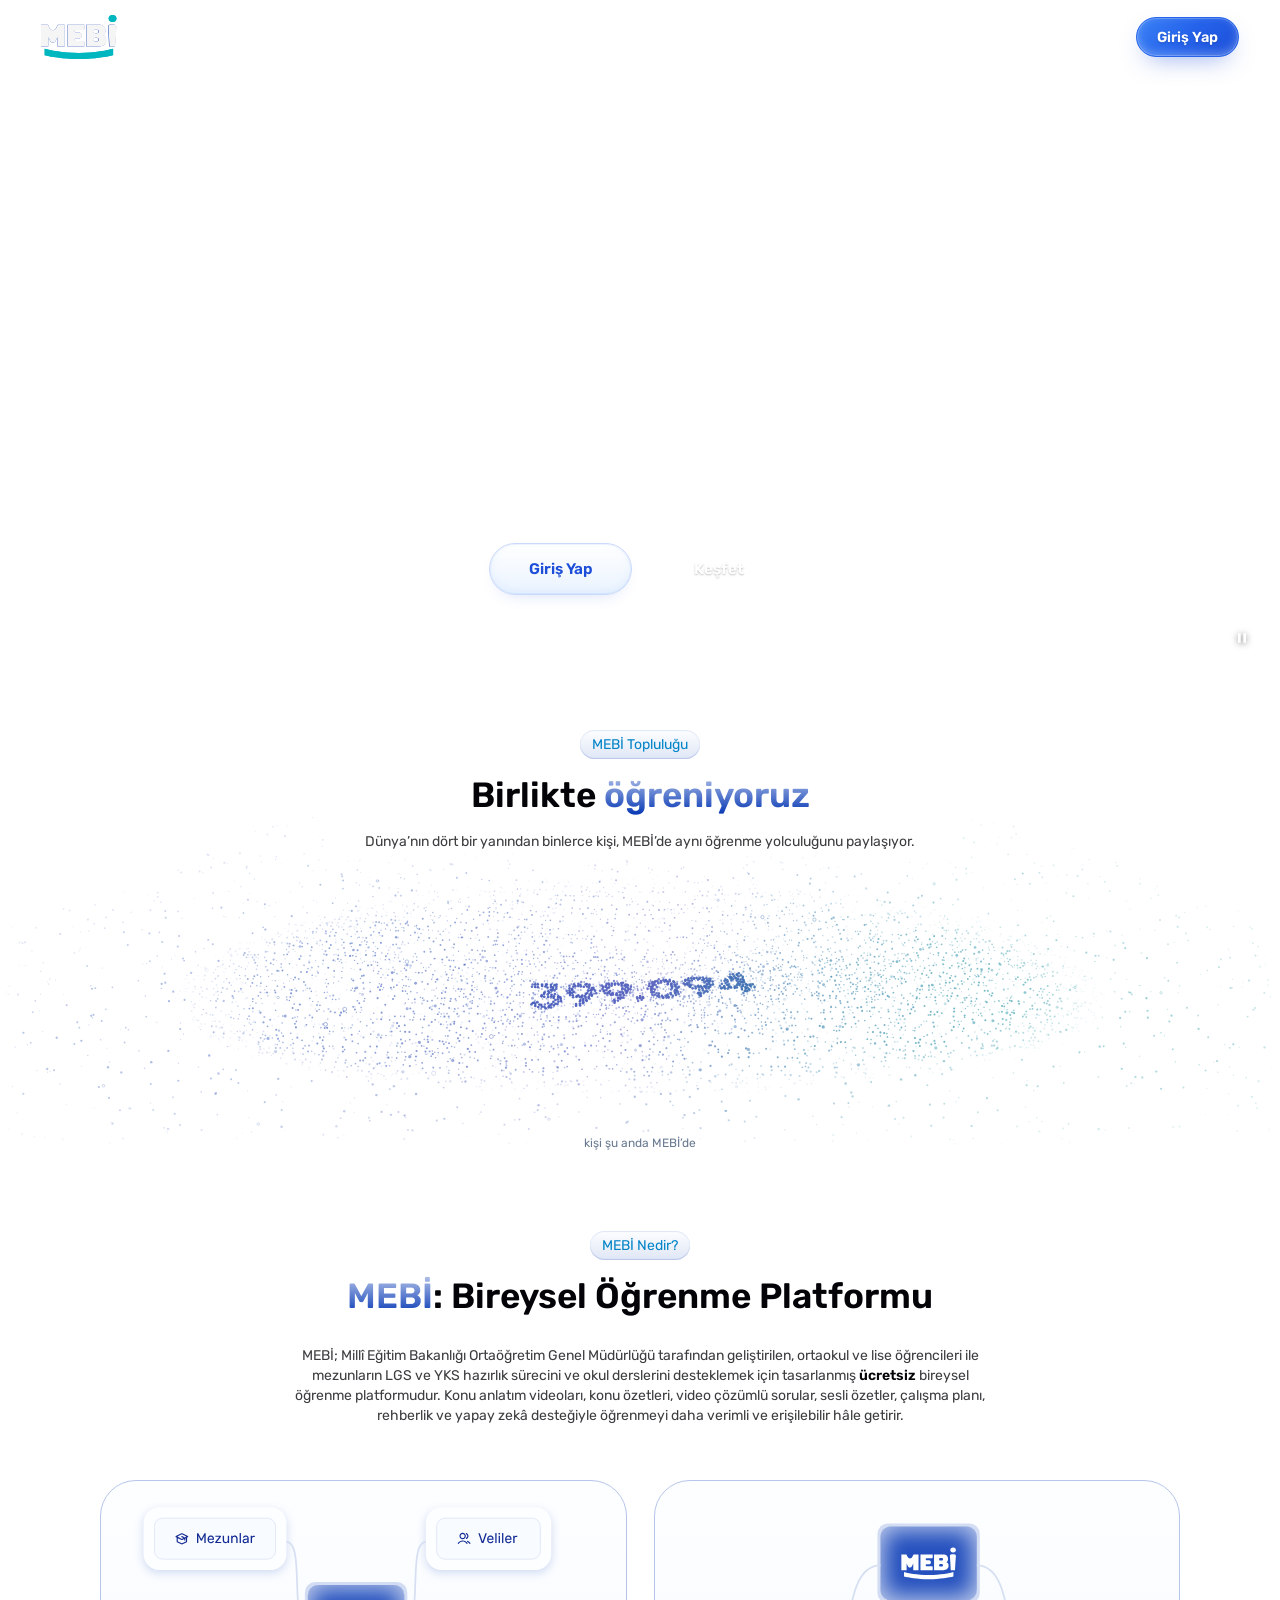
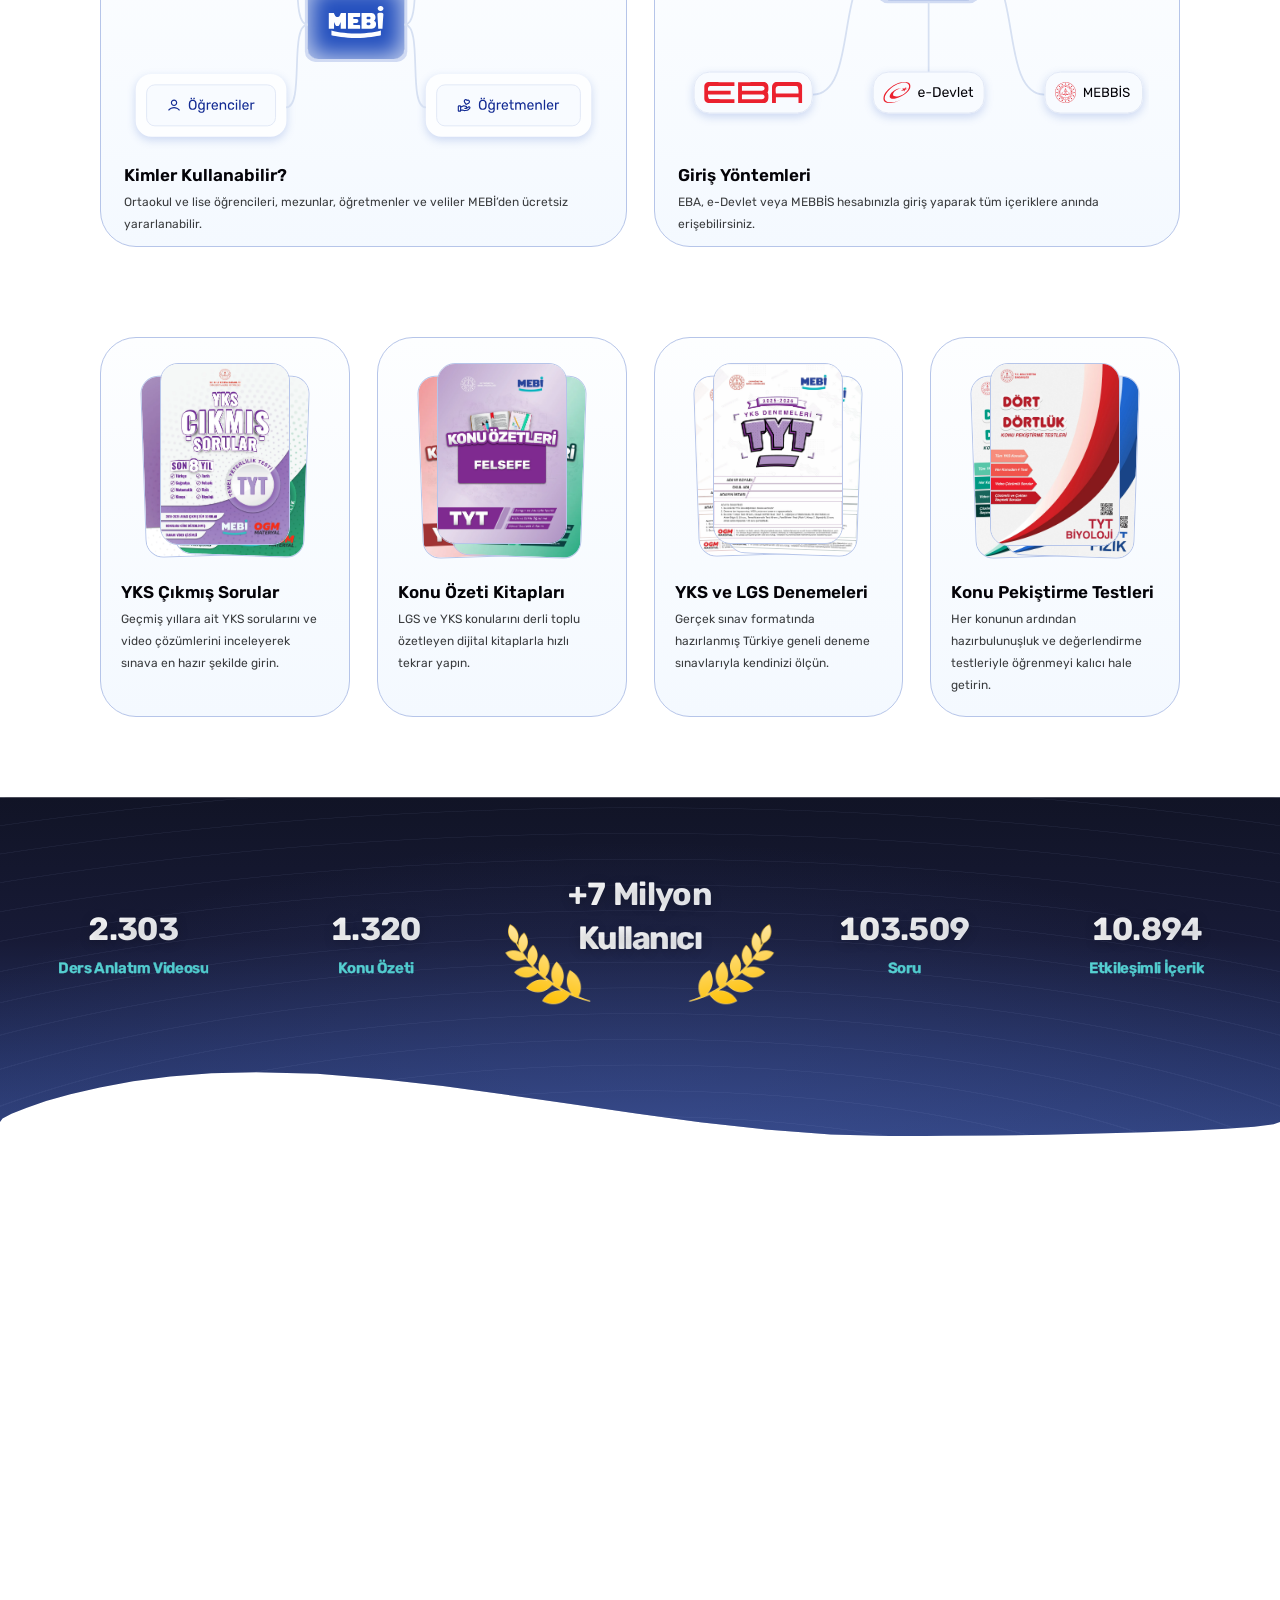
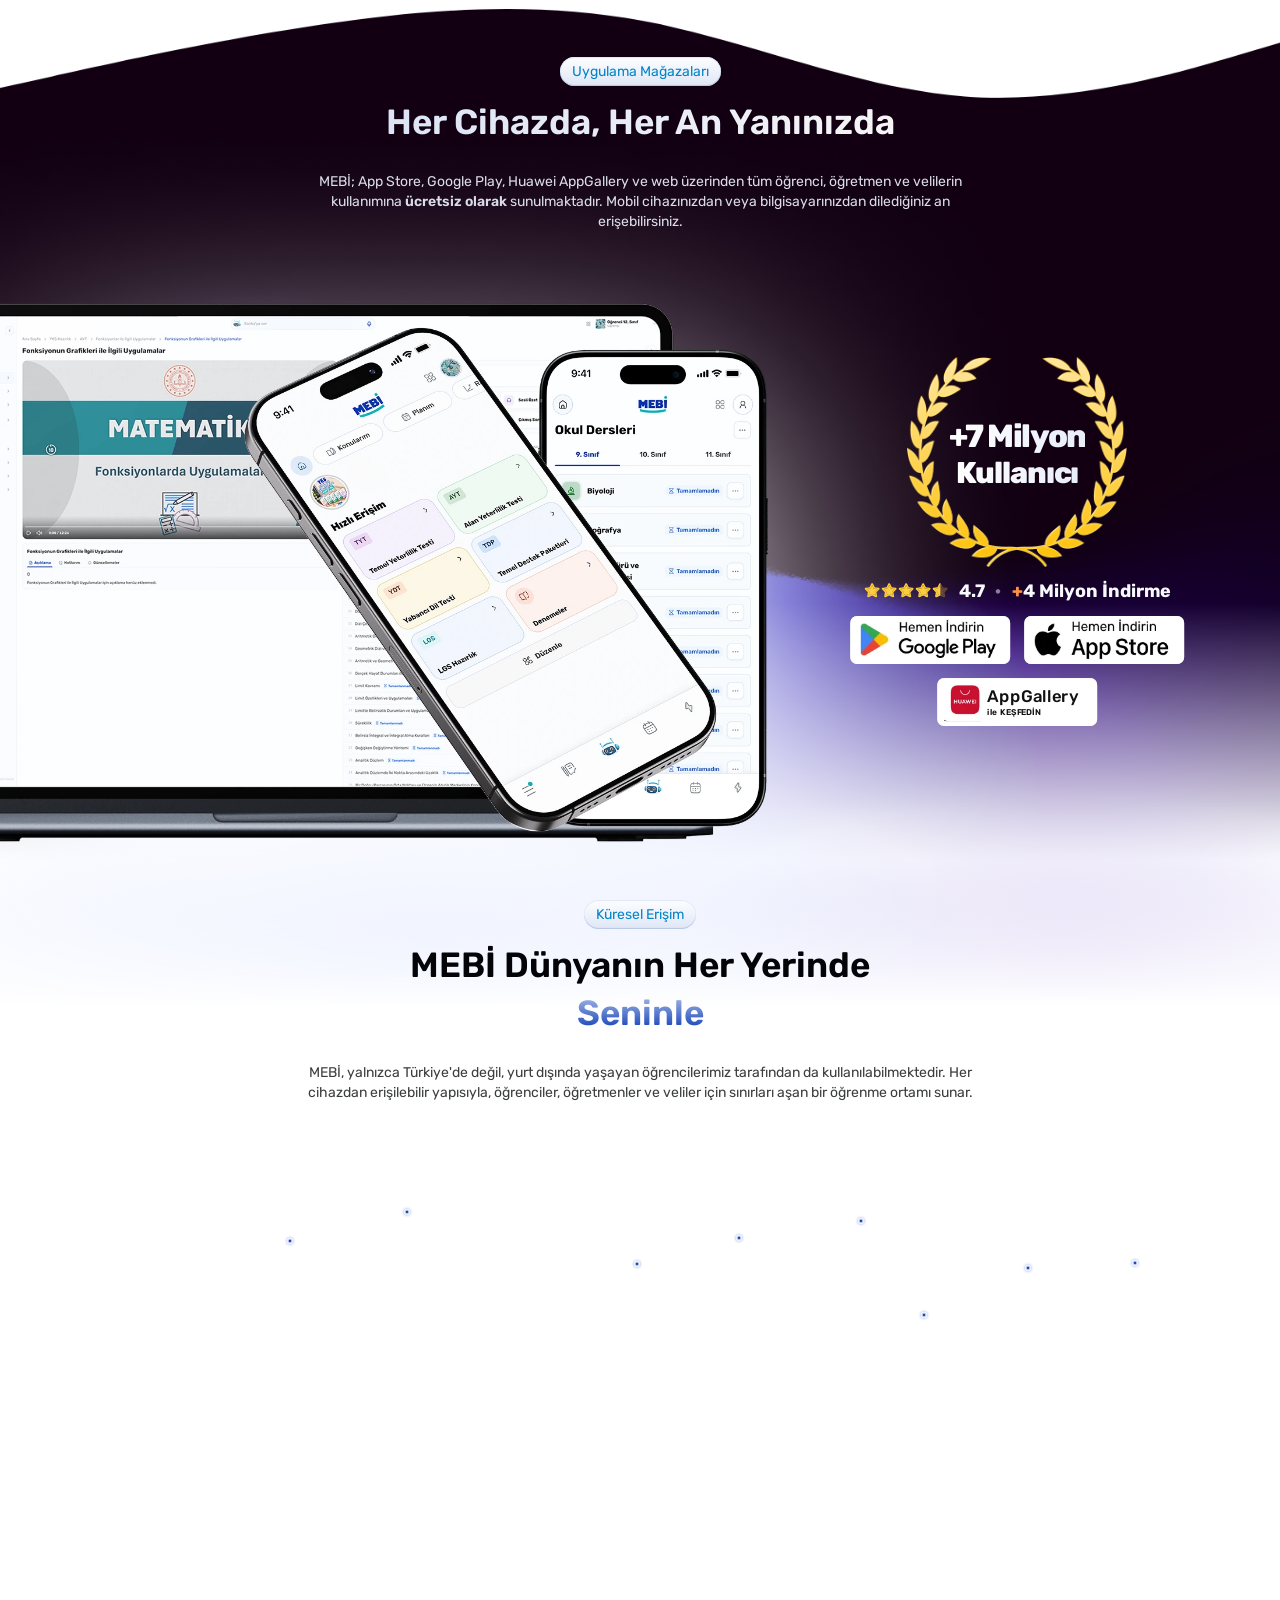
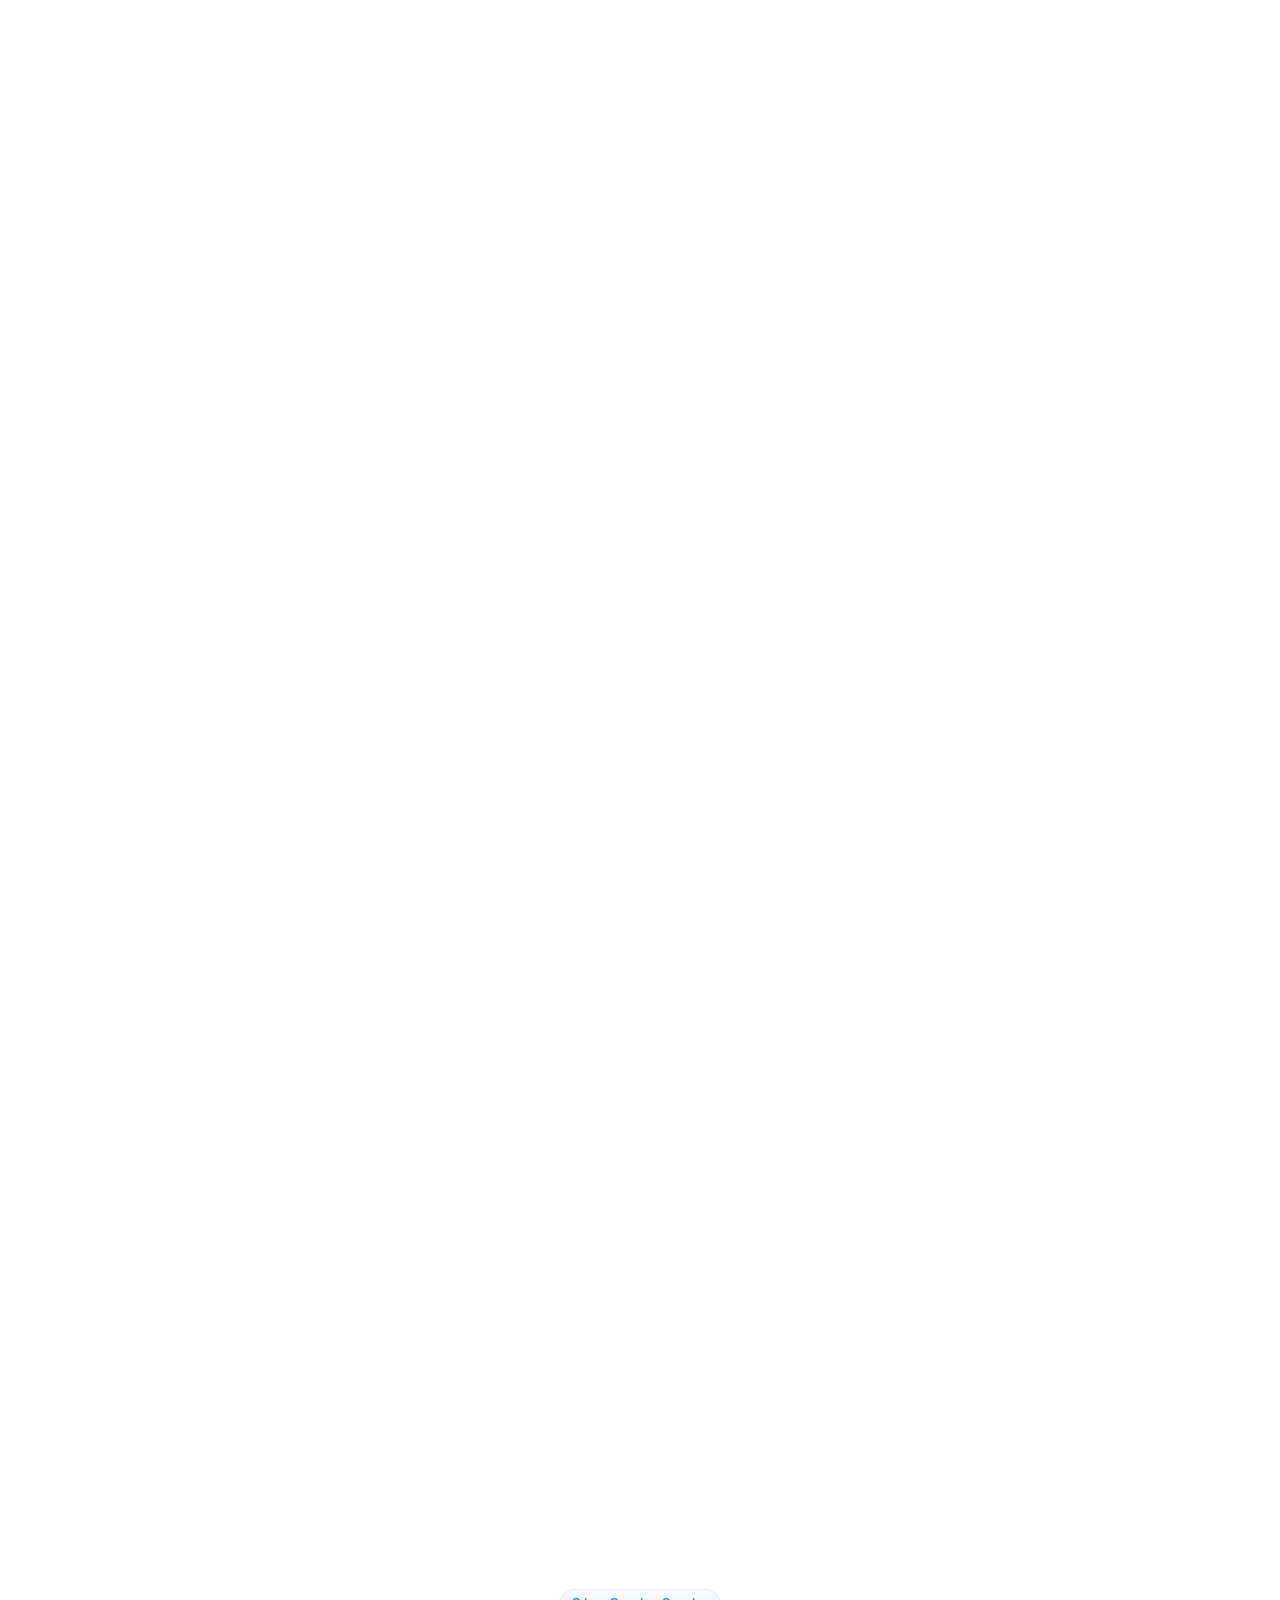
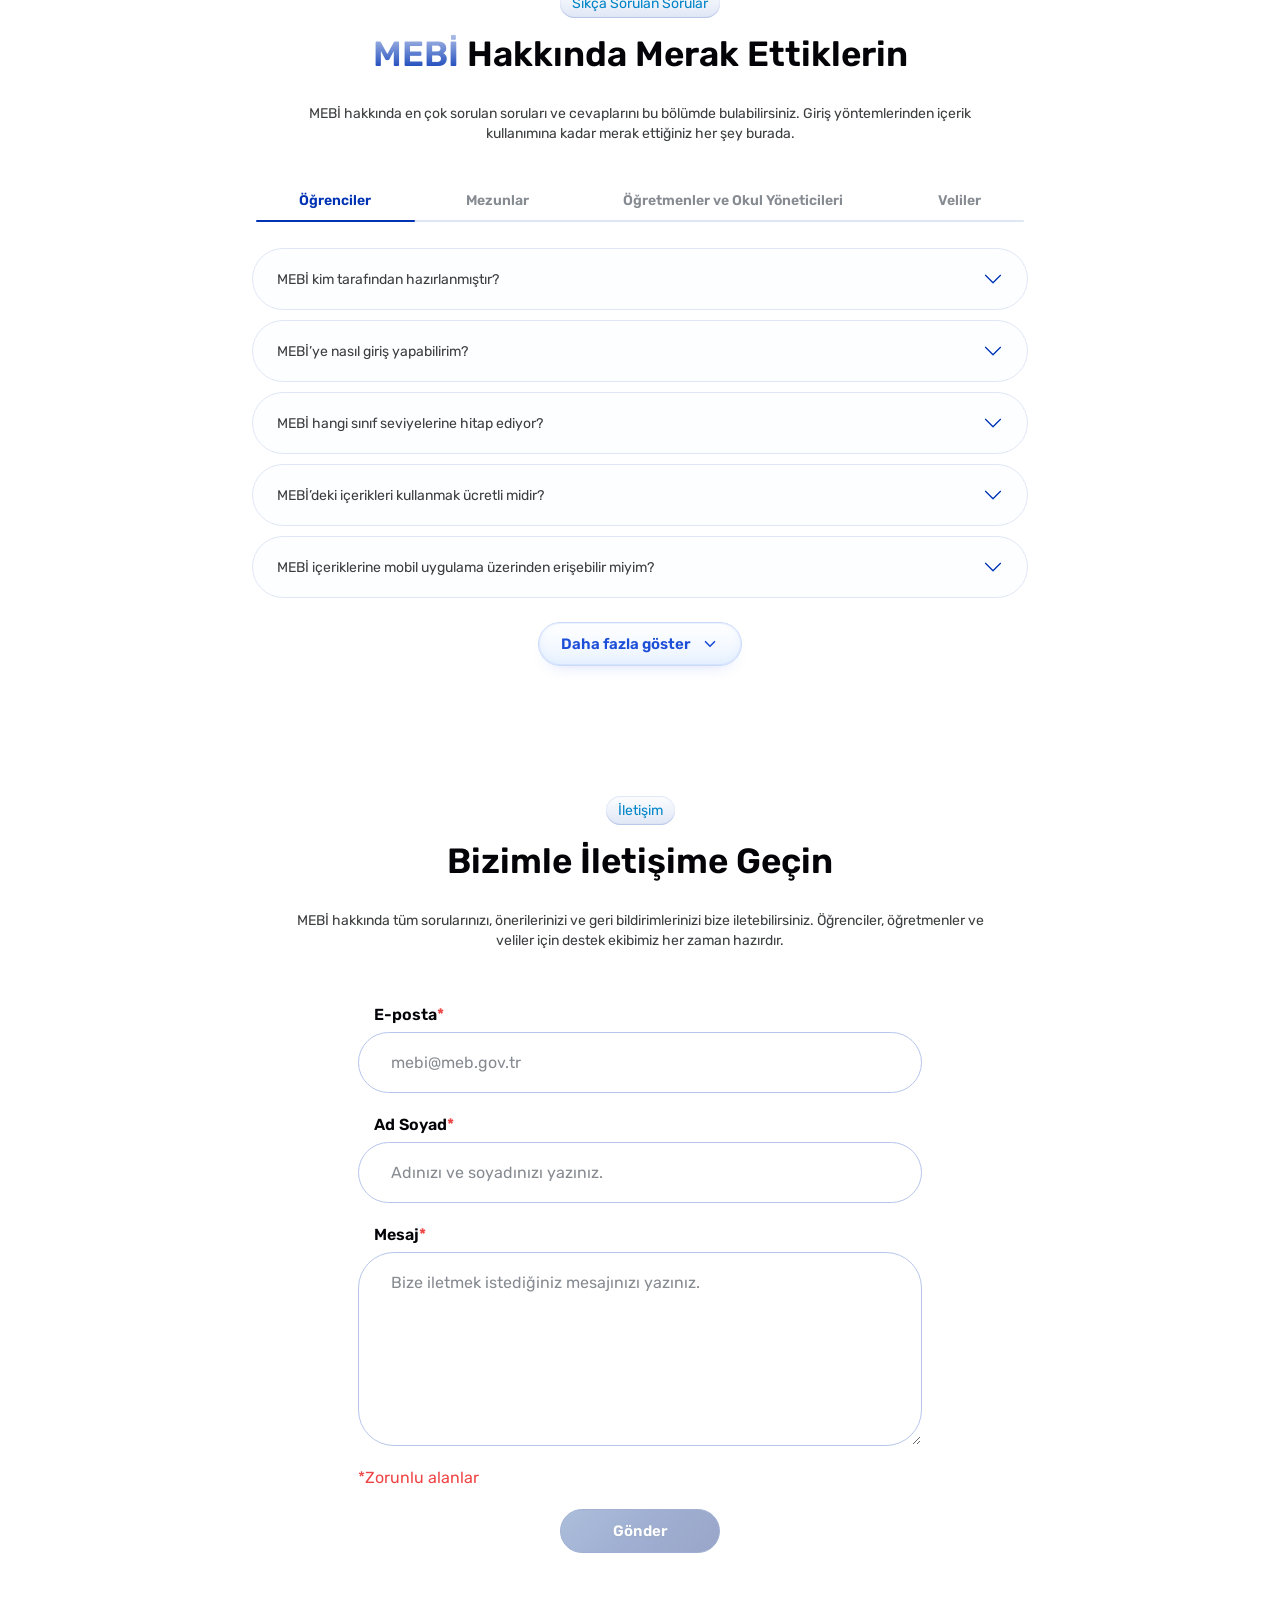
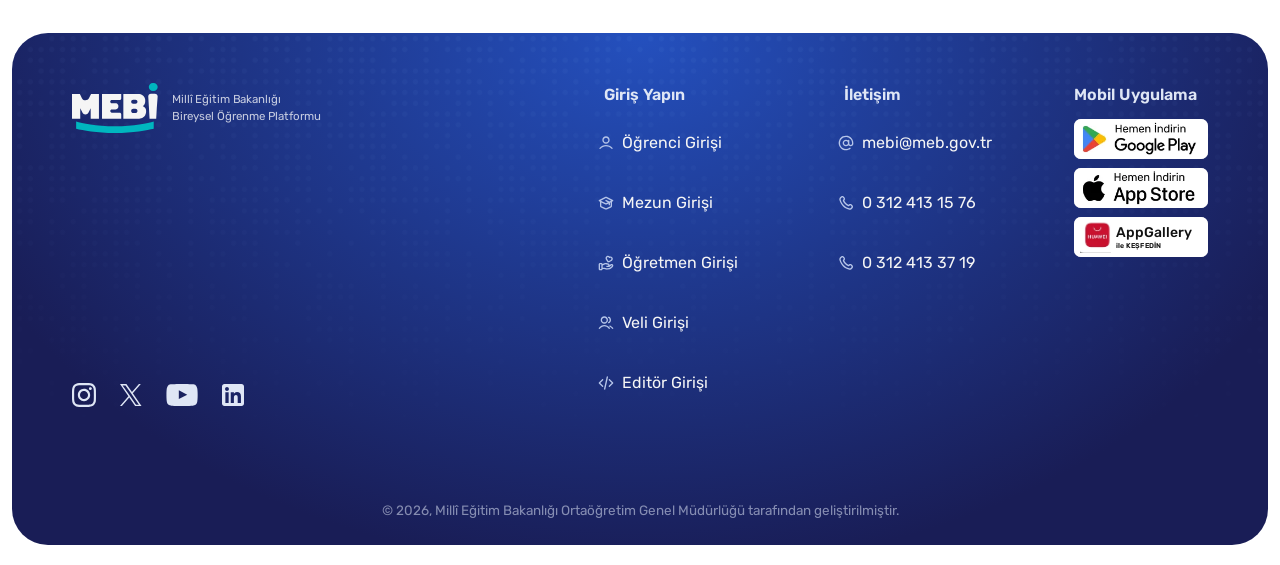
==== commit da8aad0f: "Redesign mobile app gate, update user count to 7M, and fix touch scroll" ====
--- a/index.html
+++ b/index.html
@@ -15,12 +15,12 @@
   <link rel="stylesheet" href="landing-v2/styles/shared/buttons.css">
   <link rel="stylesheet" href="landing-v2/styles/shared/header.css">
   <link rel="stylesheet" href="landing-v2/styles/shared/footer.css">
-  <link rel="stylesheet" href="landing-v2/styles/shared/login-modal.css?v=20261112-app-gate-v7">
+  <link rel="stylesheet" href="landing-v2/styles/shared/login-modal.css?v=20261112-app-gate-v10">
   <link rel="stylesheet" href="landing-v2/styles/shared/scroll-to-top.css">
-  <link rel="stylesheet" href="landing-v2/styles/landing/hero.css?v=20261112-app-gate-v30">
+  <link rel="stylesheet" href="landing-v2/styles/landing/hero.css?v=20261112-app-gate-v31">
   <link rel="stylesheet" href="landing-v2/styles/landing/presence-counter.css?v=20261023-presence-v34">
   <link rel="stylesheet" href="landing-v2/styles/landing/about.css?v=20261024-no-card-hover">
-  <link rel="stylesheet" href="landing-v2/styles/landing/resources.css">
+  <link rel="stylesheet" href="landing-v2/styles/landing/resources.css?v=20261113-touch-scroll-v1">
   <link rel="stylesheet" href="landing-v2/styles/landing/statistics.css">
   <link rel="stylesheet" href="landing-v2/styles/landing/features.css">
   <link rel="stylesheet" href="landing-v2/styles/landing/modules.css?v=20261025-modules-space-stable-v2">
@@ -269,7 +269,7 @@
         <span class="stat-label">Konu Özeti</span>
       </div>
       <div class="stat-card stat-card-featured">
-        <strong class="stat-number">+6 Milyon</strong>
+        <strong class="stat-number">+7 Milyon</strong>
         <div class="stat-featured-badge">
           <img src="landing-v2/images/statistics-laurel-branches.webp" class="stat-laurel-branches" alt=""
             aria-hidden="true" width="652" height="198">
@@ -529,8 +529,8 @@
         <figure class="app-store-visual app-store-visual-stats">
           <img class="app-store-user-wreath" src="landing-v2/images/app-store-user-wreath.webp" alt=""
             aria-hidden="true" width="463" height="442" />
-          <div class="app-store-user-count" aria-label="+6 Milyon Kullanıcı">
-            <strong>+6 Milyon</strong>
+          <div class="app-store-user-count" aria-label="+7 Milyon Kullanıcı">
+            <strong>+7 Milyon</strong>
             <span>Kullanıcı</span>
           </div>
           <div class="app-store-proof" aria-label="5 üzerinden 4,7 puan ve 4 milyondan fazla indirme">
@@ -1217,33 +1217,69 @@
       <section class="login-app-panel" hidden aria-labelledby="loginAppTitle">
         <div class="login-app-brand">
           <img src="landing-v2/images/mebi-koyu-zemin-logosu.svg" alt="MEBİ" class="login-app-logo" width="110" height="64">
-          <p class="login-app-ministry">Millî Eğitim Bakanlığı</p>
-          <p class="login-app-platform">Bireysel Öğrenme Platformu</p>
-        </div>
+          <div class="login-app-identity">
+            <p class="login-app-ministry">Millî Eğitim Bakanlığı</p>
+            <p class="login-app-platform">Bireysel Öğrenme Platformu</p>
+          </div>
+        </div>
+
         <div class="login-app-intro">
-          <h2 id="loginAppTitle" class="sr-only">MEBİ mobil uygulaması</h2>
-          <p>Telefon ve tabletinde daha iyi bir MEBİ deneyimi için mobil uygulamayı ücretsiz indir.</p>
-        </div>
+          <div class="login-app-rating" aria-label="5 üzerinden 4,7 puan, 4 milyondan fazla indirme, ücretsiz">
+            <svg class="login-app-rating-star" width="14" height="14" viewBox="0 0 24 24" fill="currentColor" aria-hidden="true">
+              <path d="M12 2.4l2.92 6.08 6.68.93-4.86 4.68 1.18 6.64L12 17.55l-5.92 3.18 1.18-6.64L2.4 9.41l6.68-.93L12 2.4z"/>
+            </svg>
+            <span><strong>4.7</strong></span>
+            <span class="login-app-rating-sep" aria-hidden="true">•</span>
+            <span>+4M İndirme</span>
+            <span class="login-app-rating-sep" aria-hidden="true">•</span>
+            <span>Ücretsiz</span>
+          </div>
+          <h2 id="loginAppTitle" class="login-app-title">MEBİ Mobil Uygulaması</h2>
+          <p>Telefon ve tabletinizde daha hızlı, kesintisiz ve size özel bir MEBİ deneyimi için uygulamayı ücretsiz indirebilirsiniz.</p>
+        </div>
+
         <div class="login-app-stores" aria-label="MEBİ uygulama mağazaları">
-          <a href="https://apps.apple.com/tr/app/mebi/id6736946513" class="store-button-footer" data-app-store="apple" aria-label="MEBİ’yi App Store’da aç">
-            <img src="landing-v2/images/app-store-download-label.webp" alt="App Store'dan indir" width="244" height="80">
-            <svg class="login-store-arrow" width="20" height="20" viewBox="0 0 24 24" fill="none" aria-hidden="true"><path d="M5 12h14m-6-6 6 6-6 6" stroke="currentColor" stroke-width="1.5" stroke-linecap="round" stroke-linejoin="round"/></svg>
+          <a href="https://apps.apple.com/tr/app/mebi/id6736946513" class="login-store-card" data-app-store="apple" aria-label="MEBİ – App Store">
+            <img src="landing-v2/images/app-store-download-label.webp" alt="App Store" class="login-store-badge-img" width="244" height="80">
+            <span class="login-store-arrow" aria-hidden="true">
+              <svg width="18" height="18" viewBox="0 0 24 24" fill="none">
+                <path d="M9 6l6 6-6 6" stroke="currentColor" stroke-width="2" stroke-linecap="round" stroke-linejoin="round"/>
+              </svg>
+            </span>
           </a>
-          <a href="https://play.google.com/store/apps/details?id=tr.gov.eba.mebi&amp;hl=tr" class="store-button-footer" data-app-store="google" aria-label="MEBİ’yi Google Play’de aç">
-            <img src="landing-v2/images/google-play-download-label.webp" alt="Google Play'den indir" width="244" height="80">
-            <svg class="login-store-arrow" width="20" height="20" viewBox="0 0 24 24" fill="none" aria-hidden="true"><path d="M5 12h14m-6-6 6 6-6 6" stroke="currentColor" stroke-width="1.5" stroke-linecap="round" stroke-linejoin="round"/></svg>
+
+          <a href="https://play.google.com/store/apps/details?id=tr.gov.eba.mebi&amp;hl=tr" class="login-store-card" data-app-store="google" aria-label="MEBİ – Google Play">
+            <img src="landing-v2/images/google-play-download-label.webp" alt="Google Play" class="login-store-badge-img" width="244" height="80">
+            <span class="login-store-arrow" aria-hidden="true">
+              <svg width="18" height="18" viewBox="0 0 24 24" fill="none">
+                <path d="M9 6l6 6-6 6" stroke="currentColor" stroke-width="2" stroke-linecap="round" stroke-linejoin="round"/>
+              </svg>
+            </span>
           </a>
-          <a href="https://appgallery.huawei.com/app/C116045471" class="store-button-footer store-button-appgallery" data-app-store="huawei" aria-label="MEBİ’yi Huawei AppGallery’de aç">
-            <span class="appgallery-badge" aria-hidden="true">
-              <span class="appgallery-icon"></span>
-              <span class="appgallery-copy"><strong>AppGallery</strong><small>ile KEŞFEDİN</small></span>
+
+          <a href="https://appgallery.huawei.com/app/C116045471" class="login-store-card" data-app-store="huawei" aria-label="MEBİ – Huawei AppGallery">
+            <span class="login-store-appgallery" aria-hidden="true">
+              <span class="appgallery-badge">
+                <span class="appgallery-icon"></span>
+                <span class="appgallery-copy"><strong>AppGallery</strong><small>ile KEŞFEDİN</small></span>
+              </span>
             </span>
-            <svg class="login-store-arrow" width="20" height="20" viewBox="0 0 24 24" fill="none" aria-hidden="true"><path d="M5 12h14m-6-6 6 6-6 6" stroke="currentColor" stroke-width="1.5" stroke-linecap="round" stroke-linejoin="round"/></svg>
+            <span class="login-store-arrow" aria-hidden="true">
+              <svg width="18" height="18" viewBox="0 0 24 24" fill="none">
+                <path d="M9 6l6 6-6 6" stroke="currentColor" stroke-width="2" stroke-linecap="round" stroke-linejoin="round"/>
+              </svg>
+            </span>
           </a>
         </div>
+
         <div class="login-app-web">
-          <p>Tarayıcıdan kullanmak ister misin?</p>
-          <button type="button" class="login-web-continue">Web’den devam et <span aria-hidden="true">→</span></button>
+          <p>Tarayıcıdan kullanmak ister misiniz?</p>
+          <button type="button" class="login-web-continue">
+            <span>Web üzerinden giriş</span>
+            <svg width="18" height="18" viewBox="0 0 24 24" fill="none" aria-hidden="true">
+              <path d="M5 12h14m-6-6 6 6-6 6" stroke="currentColor" stroke-width="2" stroke-linecap="round" stroke-linejoin="round"/>
+            </svg>
+          </button>
         </div>
       </section>
       <div class="login-web-panel">
--- a/landing-v2/styles/shared/login-modal.css
+++ b/landing-v2/styles/shared/login-modal.css
@@ -251,81 +251,191 @@
   padding: 0;
   height: 100dvh;
   align-items: stretch;
-  background: #0636ad;
+  overscroll-behavior: contain;
+  background-color: #03114b;
 }
 
 .is-app-gate .login-modal-overlay { display: none; }
 
 .is-app-gate .login-modal-content {
-  display: flex;
+  position: relative;
+  display: flex;
+  flex-direction: column;
+  align-items: center;
   width: 100%;
   max-width: none;
   min-height: 100%;
-  padding: max(60px, calc(env(safe-area-inset-top) + 48px)) 28px max(36px, env(safe-area-inset-bottom));
+  padding: max(68px, calc(env(safe-area-inset-top) + 52px)) 20px max(28px, calc(env(safe-area-inset-bottom) + 20px));
   border-radius: 0;
-  background: #0636ad;
+  background:
+    radial-gradient(ellipse 85% 50% at 50% -6%, rgba(44, 108, 255, 0.56), transparent 72%),
+    radial-gradient(ellipse 65% 42% at 88% 18%, rgba(0, 182, 191, 0.24), transparent 70%),
+    radial-gradient(ellipse 75% 48% at 15% 100%, rgba(19, 64, 196, 0.52), transparent 70%),
+    linear-gradient(175deg, #041559 0%, #052686 48%, #041b69 100%);
   box-shadow: none;
+  overflow-x: hidden;
   animation: none;
+}
+
+.is-app-gate .login-modal-content::before {
+  content: '';
+  position: fixed;
+  inset: 0;
+  pointer-events: none;
+  background-image: radial-gradient(rgba(255, 255, 255, 0.14) 1px, transparent 1px);
+  background-size: 24px 24px;
+  -webkit-mask-image: radial-gradient(ellipse 85% 65% at 50% 32%, #000 10%, transparent 78%);
+  mask-image: radial-gradient(ellipse 85% 65% at 50% 32%, #000 10%, transparent 78%);
+  opacity: 0.45;
+}
+
+@media (prefers-reduced-motion: no-preference) {
+  .is-app-gate.active .login-app-panel {
+    animation: appGateFadeUp 260ms var(--ease-out, cubic-bezier(0.23, 1, 0.32, 1)) both;
+  }
+
+  @keyframes appGateFadeUp {
+    from {
+      opacity: 0;
+      transform: translateY(14px) scale(0.985);
+    }
+    to {
+      opacity: 1;
+      transform: translateY(0) scale(1);
+    }
+  }
 }
 
 .is-app-gate .login-modal-close {
   position: fixed;
-  top: max(12px, env(safe-area-inset-top));
+  top: max(14px, env(safe-area-inset-top));
   right: max(16px, env(safe-area-inset-right));
   width: 44px;
   height: 44px;
+  border-radius: 50%;
+  background: rgba(255, 255, 255, 0.11);
+  border: 1px solid rgba(255, 255, 255, 0.2);
+  -webkit-backdrop-filter: blur(12px);
+  backdrop-filter: blur(12px);
   color: #fff;
   z-index: 3;
-}
-
-.is-app-gate .login-modal-close:hover { background: #ffffff18; }
+  transition: background-color 160ms ease-out, border-color 160ms ease-out, transform 160ms ease-out;
+}
+
+.is-app-gate .login-modal-close:hover {
+  background: rgba(255, 255, 255, 0.2);
+  border-color: rgba(255, 255, 255, 0.36);
+  color: #fff;
+}
+
+.is-app-gate .login-modal-close:active {
+  transform: scale(0.94);
+}
 
 .login-app-panel {
+  position: relative;
+  z-index: 1;
   display: flex;
   flex-direction: column;
   align-items: center;
   width: 100%;
-  max-width: 360px;
-  margin: 0 auto auto;
+  max-width: 392px;
+  margin: auto;
   text-align: center;
   color: #fff;
 }
 
 .login-app-brand {
-  position: relative;
-  top: -24px;
-  margin-bottom: 28px;
+  display: flex;
+  flex-direction: column;
+  align-items: center;
+  margin-bottom: 18px;
 }
 
 .login-app-logo {
   display: block;
-  width: 110px;
-  height: 64px;
+  width: 104px;
+  height: 60px;
+  margin: 0 auto 14px;
   object-fit: contain;
-  margin: 0 auto 16px;
+}
+
+.login-app-identity {
+  display: flex;
+  flex-direction: column;
+  align-items: center;
+  gap: 1px;
 }
 
 .login-app-ministry {
   margin: 0;
-  font-size: 15px;
+  font-size: 13px;
   font-weight: 600;
-  line-height: 1.5;
+  line-height: 1.35;
+  letter-spacing: 0.01em;
+  color: rgba(255, 255, 255, 0.96);
 }
 
 .login-app-platform {
-  margin: 2px 0 0;
-  color: #d9e5ff;
-  font-size: 13px;
+  margin: 0;
+  color: rgba(217, 229, 255, 0.8);
+  font-size: 12px;
   font-weight: 400;
-  line-height: 1.5;
+  line-height: 1.4;
+}
+
+.login-app-intro {
+  display: flex;
+  flex-direction: column;
+  align-items: center;
+  width: 100%;
+}
+
+.login-app-rating {
+  display: inline-flex;
+  align-items: center;
+  gap: 6px;
+  padding: 5px 12px;
+  margin-bottom: 14px;
+  border-radius: 9999px;
+  background: rgba(255, 255, 255, 0.1);
+  border: 1px solid rgba(255, 255, 255, 0.16);
+  font-size: 12px;
+  font-weight: 500;
+  font-variant-numeric: tabular-nums;
+  line-height: 1.2;
+  color: #edf3ff;
+}
+
+.login-app-rating-star {
+  color: #fbbf24;
+  flex-shrink: 0;
+}
+
+.login-app-rating strong {
+  font-weight: 700;
+  color: #fff;
+}
+
+.login-app-rating-sep {
+  color: rgba(217, 229, 255, 0.48);
+}
+
+.login-app-title {
+  margin: 0 0 8px;
+  font-size: clamp(22px, 5.5vw, 26px);
+  font-weight: 700;
+  line-height: 1.2;
+  letter-spacing: -0.02em;
+  color: #fff;
 }
 
 .login-app-intro p {
-  max-width: 310px;
+  max-width: 330px;
   margin: 0 auto;
-  color: #d9e5ff;
-  font-size: 15px;
-  line-height: 1.6;
+  color: rgba(220, 232, 255, 0.88);
+  font-size: 14px;
+  line-height: 1.55;
   text-wrap: pretty;
 }
 
@@ -334,100 +444,212 @@
   flex-direction: column;
   gap: 10px;
   width: 100%;
+  margin-top: 24px;
+}
+
+.login-store-card {
+  display: grid;
+  grid-template-columns: minmax(0, 1fr) 32px;
+  align-items: center;
+  gap: 12px;
+  width: 100%;
+  min-height: 64px;
+  padding: 8px 14px 8px 16px;
+  border-radius: 18px;
+  background: #ffffff;
+  border: 1px solid rgba(255, 255, 255, 0.92);
+  box-shadow: 0 10px 24px rgba(2, 11, 46, 0.24);
+  color: #0f172a;
+  text-align: left;
+  text-decoration: none;
+  transition: transform 160ms ease-out, background-color 160ms ease-out, box-shadow 160ms ease-out;
+  touch-action: manipulation;
+}
+
+.login-store-card:hover {
+  background: #fff;
+  transform: translateY(-1px);
+  box-shadow: 0 14px 30px rgba(2, 11, 46, 0.32);
+}
+
+.login-store-card:active {
+  transform: scale(0.985);
+}
+
+.login-store-badge-img {
+  display: block;
+  width: auto;
+  height: 48px;
+  max-width: 100%;
+  object-fit: contain;
+  object-position: left center;
+}
+
+.login-store-appgallery {
+  display: inline-flex;
+  align-items: center;
+  height: 48px;
+  min-width: 0;
+  margin-left: 5px;
+}
+
+.login-store-appgallery .appgallery-badge {
+  width: auto;
+  height: 40px;
+  padding: 4px 6px 4px 2px;
+  background: transparent;
+  transform: scale(1.14);
+  transform-origin: left center;
+}
+
+.login-store-appgallery .appgallery-icon {
+  border-radius: 7px;
+  overflow: hidden;
+  clip-path: inset(1px round 7px);
+}
+
+.login-store-arrow {
+  display: grid;
+  place-items: center;
+  width: 32px;
+  height: 32px;
+  border-radius: 50%;
+  background: #eef3ff;
+  color: var(--color-primary);
+  transition: transform 160ms ease-out, background-color 160ms ease-out;
+}
+
+.login-store-card:hover .login-store-arrow {
+  background: #dce7ff;
+  transform: translateX(2px);
+}
+
+.login-app-web {
+  position: relative;
+  width: 100%;
   margin-top: 28px;
-}
-
-.login-app-stores .store-button-footer {
-  display: flex;
-  justify-content: space-between;
-  width: 100%;
-  height: 62px;
-  padding: 9px 18px;
-  background: #fff;
-  border: 1px solid #e3e9f8;
-  border-radius: 12px;
-  box-shadow: none;
-  color: #244078;
-  transition: background-color 160ms ease-out, transform 160ms ease-out;
-  touch-action: manipulation;
-}
-
-.login-app-stores .store-button-footer:hover { background: #edf3ff; }
-.login-app-stores .store-button-footer:active { transform: scale(0.985); }
-
-.login-app-stores .store-button-footer img {
-  display: block;
-  flex: 0 0 134px;
-  width: 134px;
-  height: 44px;
-  object-fit: contain;
-}
-
-.login-app-stores .appgallery-badge {
-  justify-content: flex-start;
-  width: 134px;
-  height: 44px;
-  padding: 4px 6px;
-  background: transparent;
-}
-
-.login-store-arrow { flex-shrink: 0; margin-left: 12px; }
-
-.login-app-web {
-  width: 100%;
-  margin-top: 56px;
-  padding-top: 24px;
-  border-top: 1px solid #ffffff30;
+  padding-top: 20px;
+}
+
+.login-app-web::before {
+  content: '';
+  position: absolute;
+  top: 0;
+  right: 12%;
+  left: 12%;
+  height: 1px;
+  background: linear-gradient(90deg, transparent, rgba(255, 255, 255, 0.24), transparent);
 }
 
 .login-app-web p {
-  margin: 0 0 4px;
-  color: #d9e5ff;
+  margin: 0 0 10px;
+  color: rgba(217, 229, 255, 0.85);
   font-size: 13px;
-  line-height: 1.5;
+  line-height: 1.4;
 }
 
 .login-web-continue {
   display: inline-flex;
   align-items: center;
   justify-content: center;
-  gap: 12px;
-  min-height: 44px;
-  padding: 8px 12px;
-  border: 0;
-  background: transparent;
+  gap: 8px;
+  width: 100%;
+  min-height: 48px;
+  padding: 10px 20px;
+  border-radius: 9999px;
+  border: 1px solid rgba(255, 255, 255, 0.24);
+  background: rgba(255, 255, 255, 0.1);
   color: #fff;
-  font: 500 16px/1.5 var(--font-main, sans-serif);
+  font: 600 15px/1.3 var(--font-main, sans-serif);
   cursor: pointer;
   touch-action: manipulation;
-}
-
-.login-web-continue:hover { text-decoration: underline; text-underline-offset: 4px; }
-
-.is-app-gate :is(a, button):focus-visible { outline: 3px solid #70eff0; outline-offset: 4px; }
+  transition: background-color 160ms ease-out, border-color 160ms ease-out, transform 160ms ease-out;
+}
+
+.login-web-continue:hover {
+  background: rgba(255, 255, 255, 0.18);
+  border-color: rgba(255, 255, 255, 0.38);
+}
+
+.login-web-continue:active {
+  transform: scale(0.985);
+}
+
+.login-web-continue svg {
+  transition: transform 160ms ease-out;
+}
+
+.login-web-continue:hover svg {
+  transform: translateX(2px);
+}
+
+.is-app-gate :is(a, button):focus-visible { outline: 3px solid #70eff0; outline-offset: 3px; }
+
+@media (min-width: 640px) {
+  .login-app-panel {
+    max-width: 440px;
+    padding: 36px 32px 30px;
+    border-radius: 30px;
+    background: linear-gradient(160deg, rgba(255, 255, 255, 0.11) 0%, rgba(255, 255, 255, 0.04) 100%);
+    border: 1px solid rgba(255, 255, 255, 0.18);
+    -webkit-backdrop-filter: blur(20px);
+    backdrop-filter: blur(20px);
+    box-shadow: 0 32px 80px rgba(1, 10, 44, 0.5);
+  }
+}
 
 @media (max-height: 740px) {
-  .is-app-gate .login-modal-content { padding-top: max(60px, calc(env(safe-area-inset-top) + 48px)); padding-bottom: max(24px, env(safe-area-inset-bottom)); }
-  .login-app-logo { width: 83px; height: 48px; margin-bottom: 12px; }
-  .login-app-brand { margin-bottom: 24px; }
-  .login-app-stores { margin-top: 24px; gap: 8px; }
-  .login-app-stores .store-button-footer { height: 54px; padding: 5px 16px; }
-  .login-app-web { margin-top: 44px; padding-top: 16px; }
+  .is-app-gate .login-modal-content {
+    padding-top: max(56px, calc(env(safe-area-inset-top) + 44px));
+    padding-bottom: max(20px, env(safe-area-inset-bottom));
+  }
+  .login-app-logo { width: 84px; height: 49px; margin-bottom: 10px; }
+  .login-app-brand { margin-bottom: 14px; }
+  .login-app-rating { margin-bottom: 10px; }
+  .login-app-stores { margin-top: 18px; gap: 8px; }
+  .login-store-card { min-height: 58px; padding: 8px 12px; border-radius: 16px; }
+  .login-app-web { margin-top: 20px; padding-top: 16px; }
 }
 
 @media (prefers-reduced-motion: reduce) {
-  .login-app-stores .store-button-footer { transition: none; }
-}
-
-@media (max-height: 650px) {
-  .is-app-gate .login-modal-content { padding-top: max(56px, calc(env(safe-area-inset-top) + 44px)); padding-bottom: max(20px, env(safe-area-inset-bottom)); }
-  .login-app-logo { width: 69px; height: 40px; margin-bottom: 8px; }
-  .login-app-ministry { font-size: 13px; }
-  .login-app-platform { font-size: 12px; }
-  .login-app-brand { margin-bottom: 16px; }
-  .login-app-intro p { font-size: 14px; line-height: 1.4; }
-  .login-app-stores { margin-top: 20px; }
-  .login-app-stores .store-button-footer { height: 48px; padding-top: 2px; padding-bottom: 2px; }
-  .login-app-web { margin-top: 36px; padding-top: 12px; }
+  .login-store-card,
+  .login-store-arrow,
+  .login-web-continue,
+  .login-web-continue svg,
+  .is-app-gate .login-modal-close {
+    transition: none;
+  }
+}
+
+@media (prefers-reduced-transparency: reduce) {
+  .is-app-gate .login-modal-close {
+    background: rgba(15, 34, 96, 0.92);
+    -webkit-backdrop-filter: none;
+    backdrop-filter: none;
+  }
+
+  .login-app-panel {
+    -webkit-backdrop-filter: none;
+    backdrop-filter: none;
+  }
+}
+
+@media (max-height: 640px) {
+  .is-app-gate .login-modal-content {
+    padding-top: max(48px, calc(env(safe-area-inset-top) + 38px));
+    padding-bottom: max(16px, env(safe-area-inset-bottom));
+  }
+  .login-app-logo { width: 68px; height: 40px; margin-bottom: 8px; }
+  .login-app-rating { display: none; }
+  .login-app-brand { margin-bottom: 10px; }
+  .login-app-title { font-size: 20px; margin-bottom: 4px; }
+  .login-app-intro p { font-size: 13px; line-height: 1.4; }
+  .login-app-stores { margin-top: 14px; gap: 8px; }
+  .login-store-card { min-height: 54px; padding: 7px 12px 7px 14px; border-radius: 14px; }
+  .login-store-badge-img { height: 42px; }
+  .login-store-appgallery { height: 42px; }
+  .login-store-appgallery .appgallery-badge { transform: scale(1.04); }
+  .login-app-web { margin-top: 16px; padding-top: 14px; }
   .login-app-web p { display: none; }
-}
+  .login-web-continue { min-height: 44px; font-size: 14px; }
+}
--- a/landing-v2/styles/landing/hero.css
+++ b/landing-v2/styles/landing/hero.css
@@ -10,6 +10,22 @@
 @media (max-width: 768px) {
   .hero-section {
     margin-top: 0; /* mobilde üstten boşluk olmasın */
+  }
+
+  .hero-section::before {
+    content: '';
+    position: absolute;
+    inset: 0 0 auto 0;
+    height: clamp(96px, 22vw, 128px);
+    z-index: 2;
+    pointer-events: none;
+    background: linear-gradient(
+      180deg,
+      rgba(4, 15, 58, 0.48) 0%,
+      rgba(6, 22, 78, 0.24) 48%,
+      rgba(8, 28, 92, 0.07) 78%,
+      rgba(8, 28, 92, 0) 100%
+    );
   }
 }
 
--- a/landing-v2/styles/landing/resources.css
+++ b/landing-v2/styles/landing/resources.css
@@ -13,6 +13,10 @@
 }
 
 @media (max-width: 639px) {
+  .resources-section .container {
+    padding-inline: 0;
+  }
+
   .resources-grid {
     grid-auto-columns: clamp(220px, 72vw, 280px);
     grid-auto-flow: column;
@@ -20,10 +24,16 @@
     gap: 16px;
     overflow-x: auto;
     overscroll-behavior-x: contain;
-    scroll-snap-type: x mandatory;
+    scroll-snap-type: x proximity;
     scroll-padding-inline: 16px;
-    touch-action: pan-y;
-    padding-bottom: 12px;
+    touch-action: pan-x pan-y;
+    -webkit-overflow-scrolling: touch;
+    padding: 4px 16px 12px;
+    scrollbar-width: none;
+  }
+
+  .resources-grid::-webkit-scrollbar {
+    display: none;
   }
 
   .resource-card {
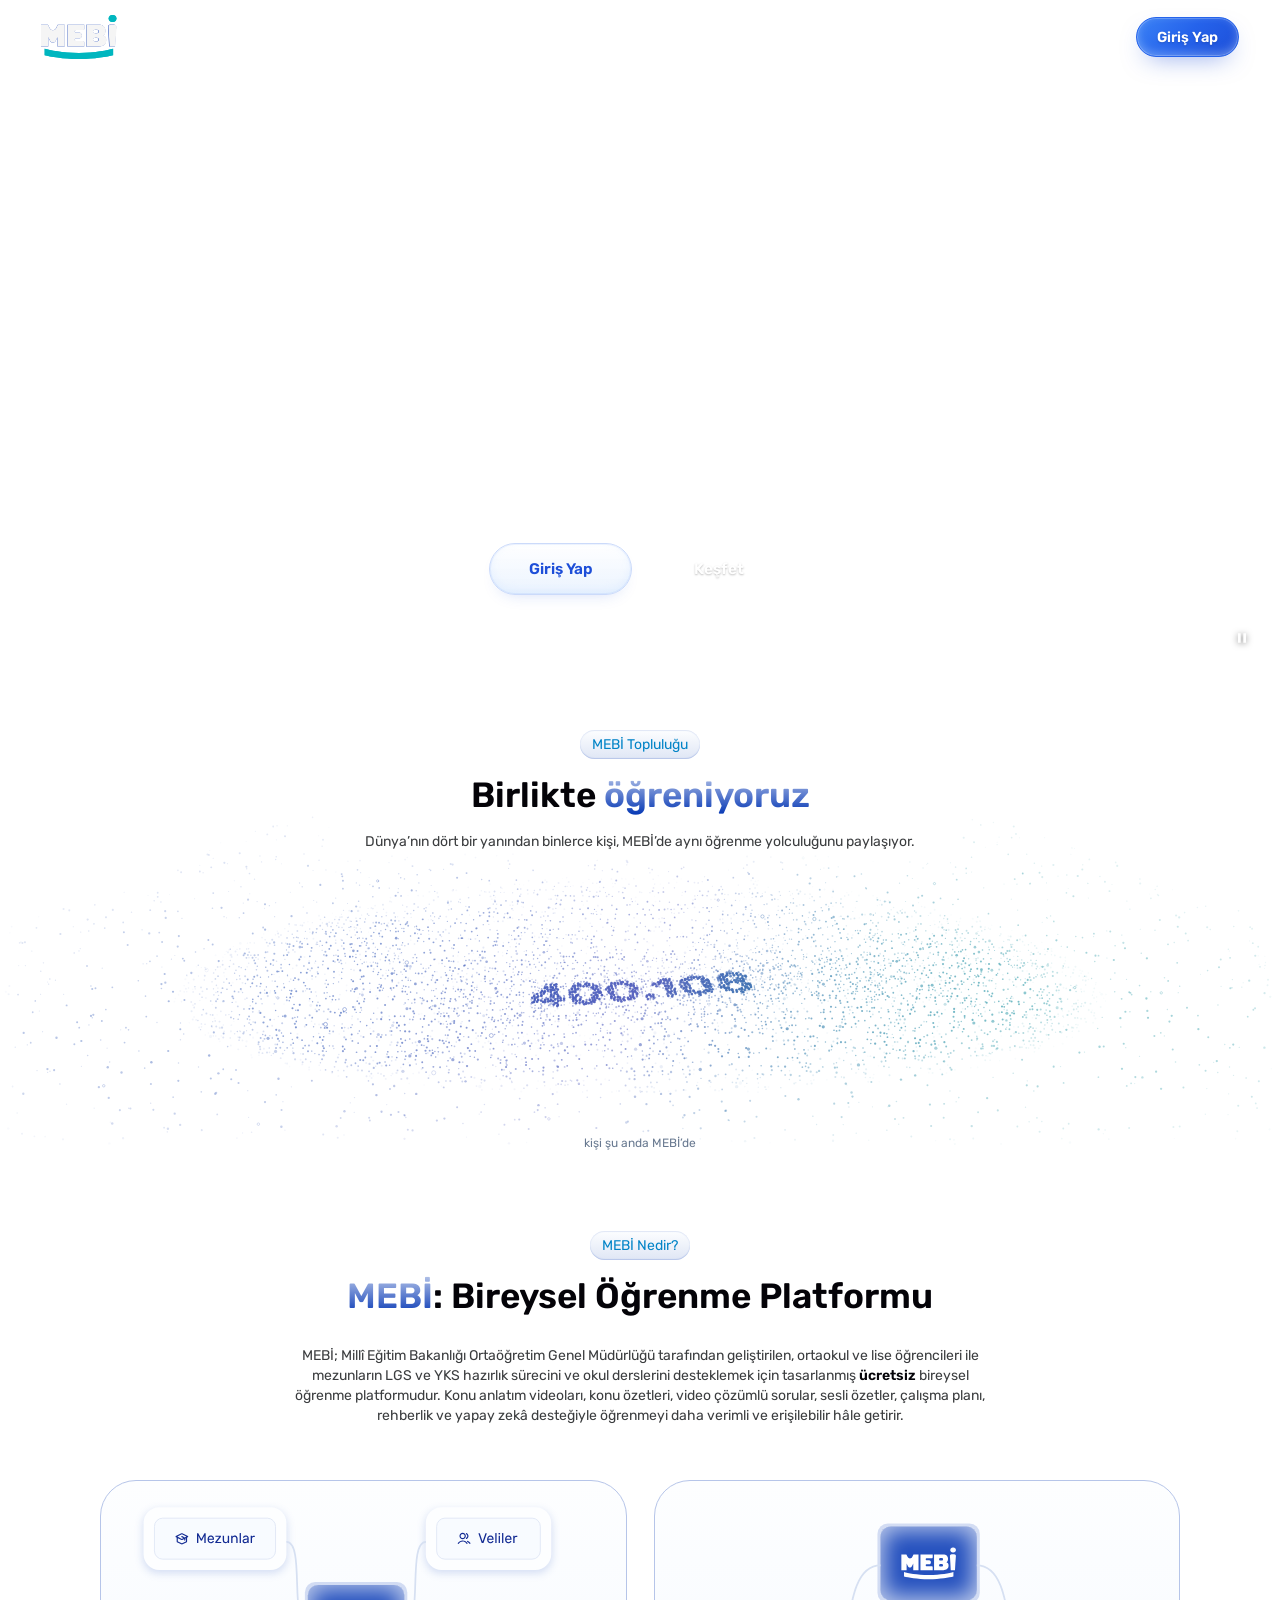
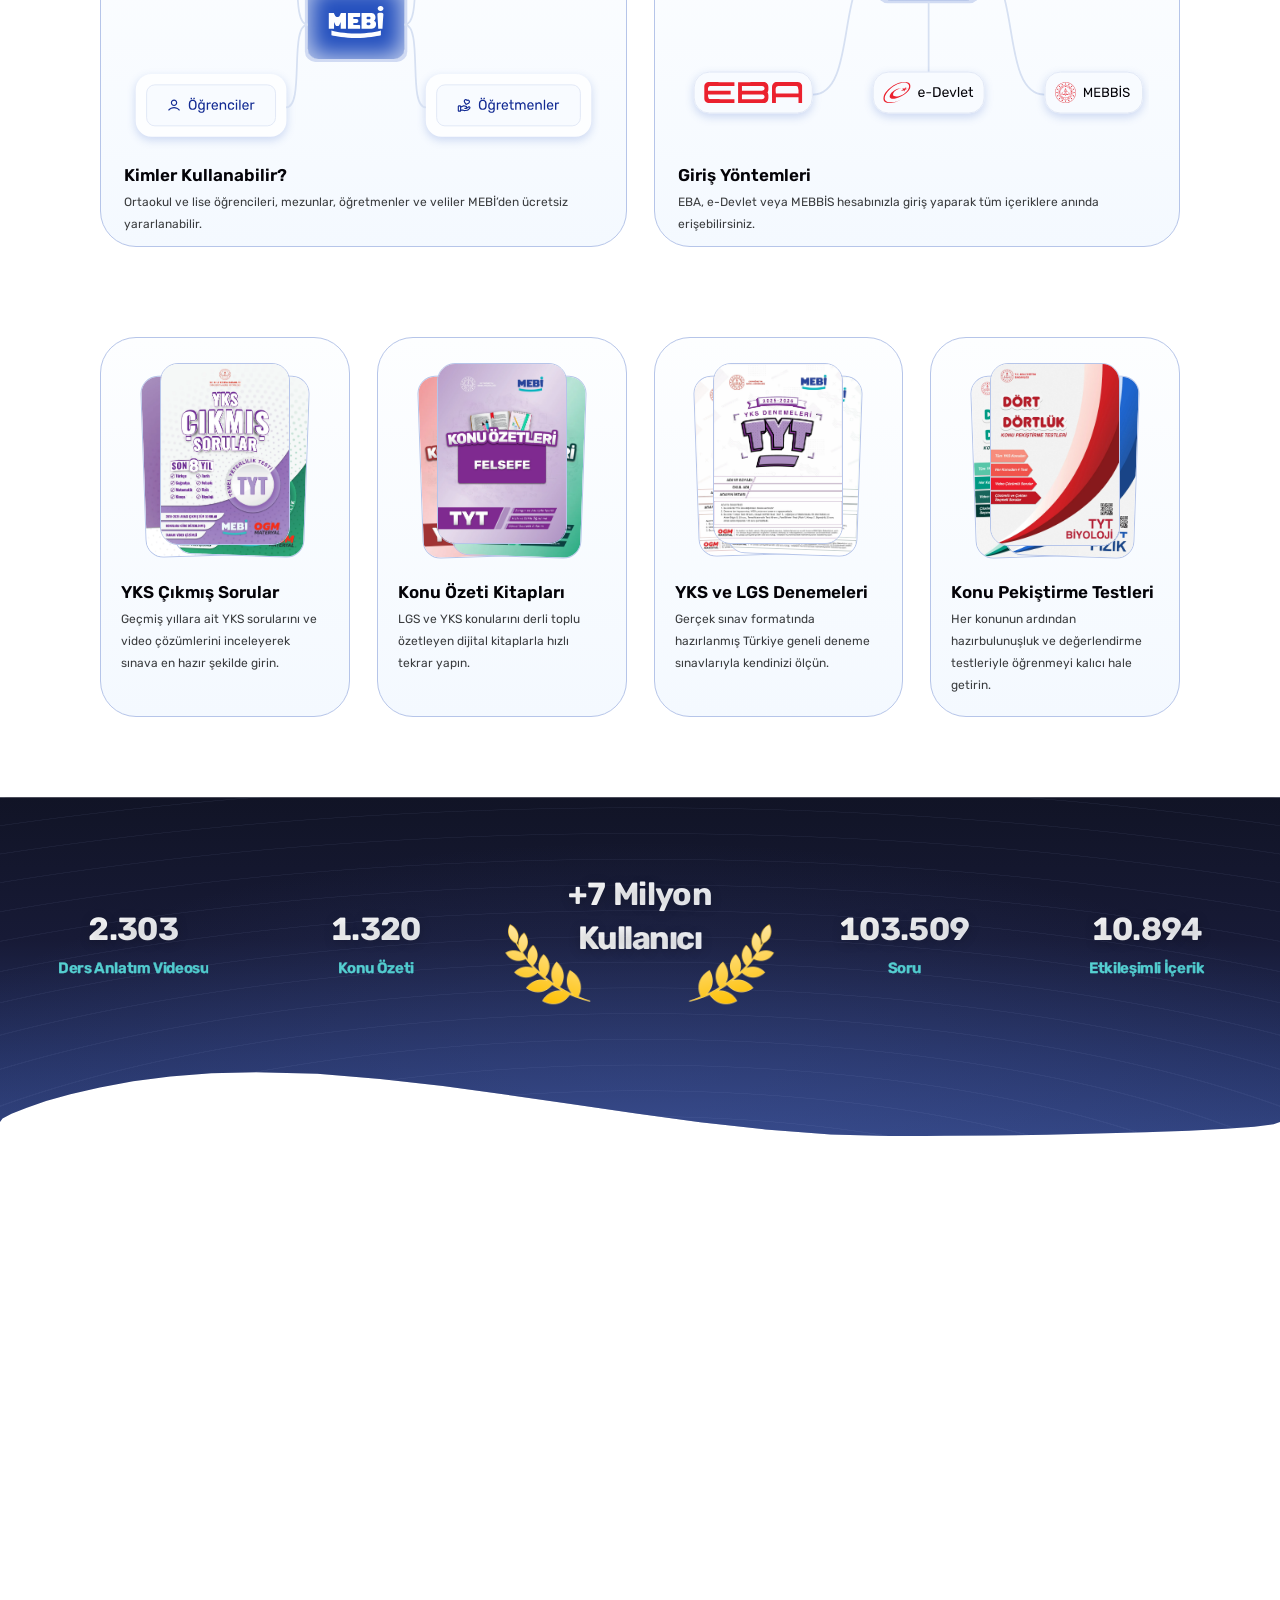
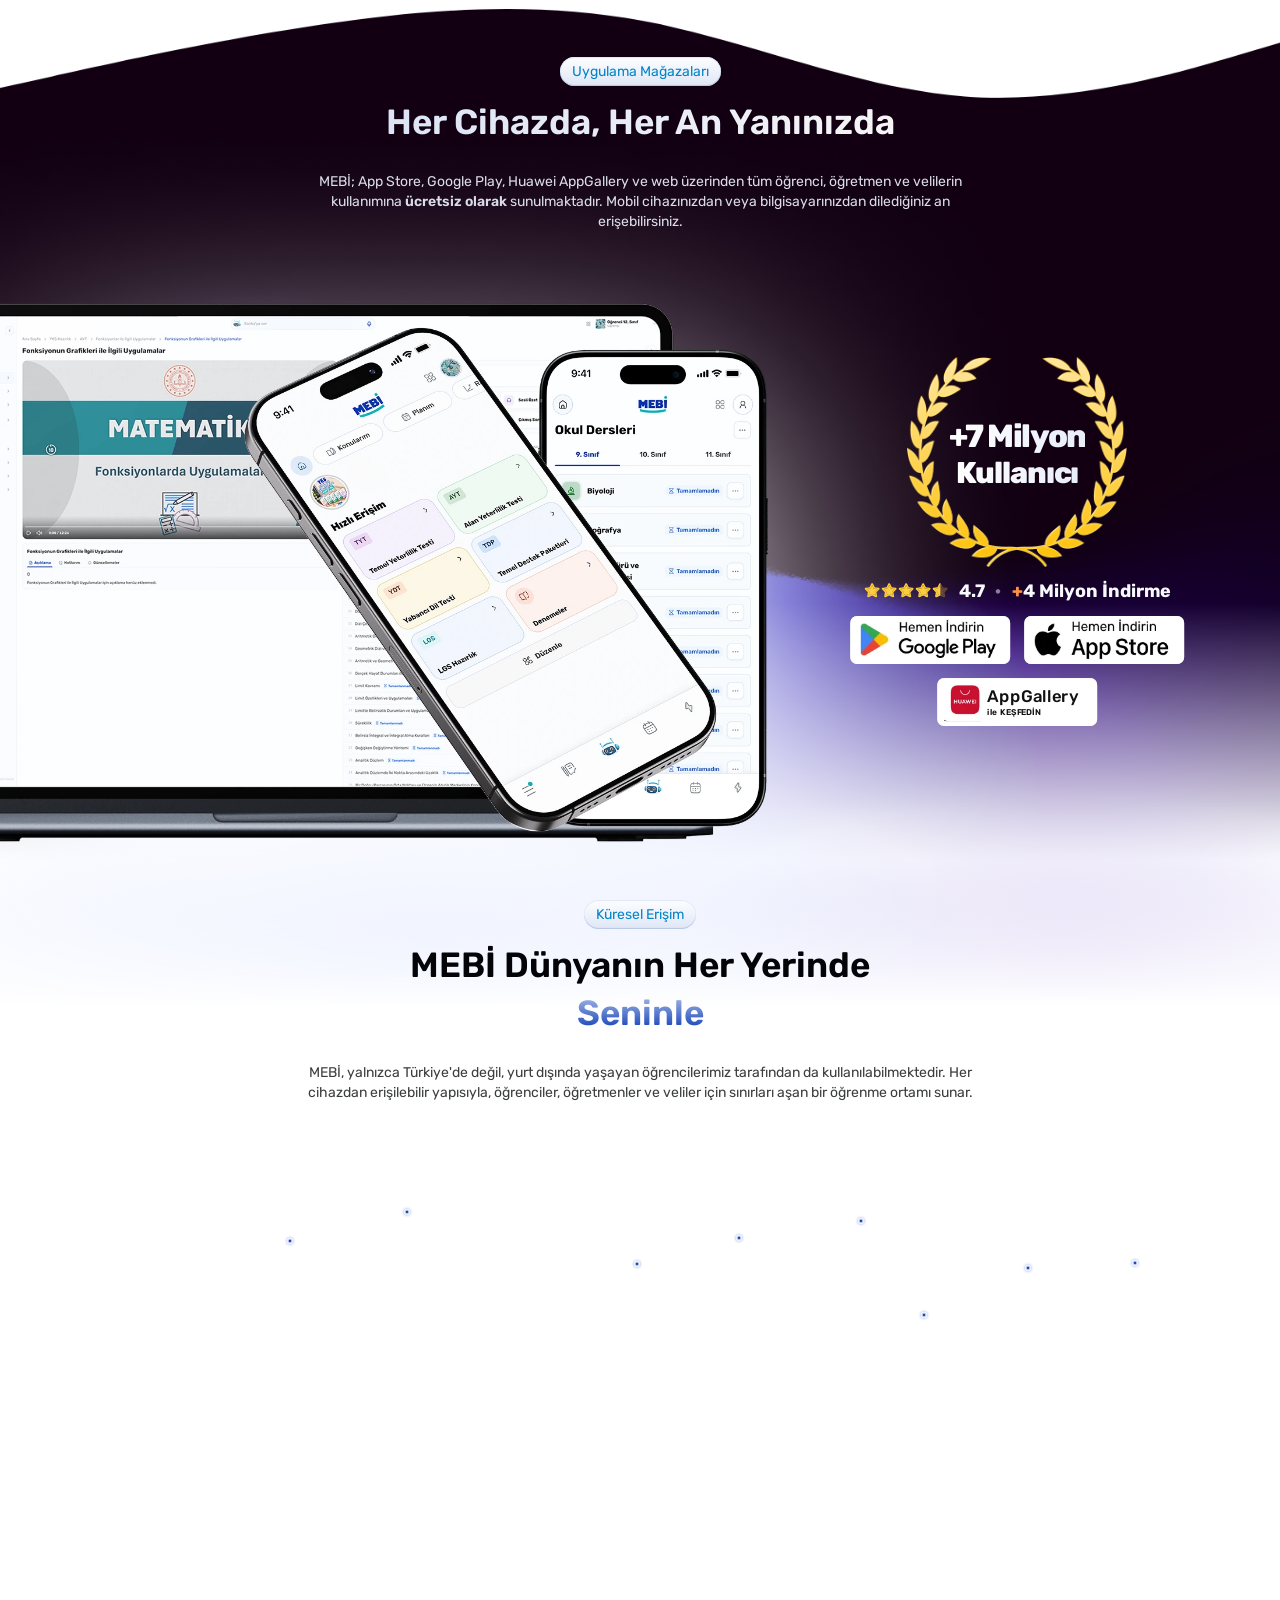
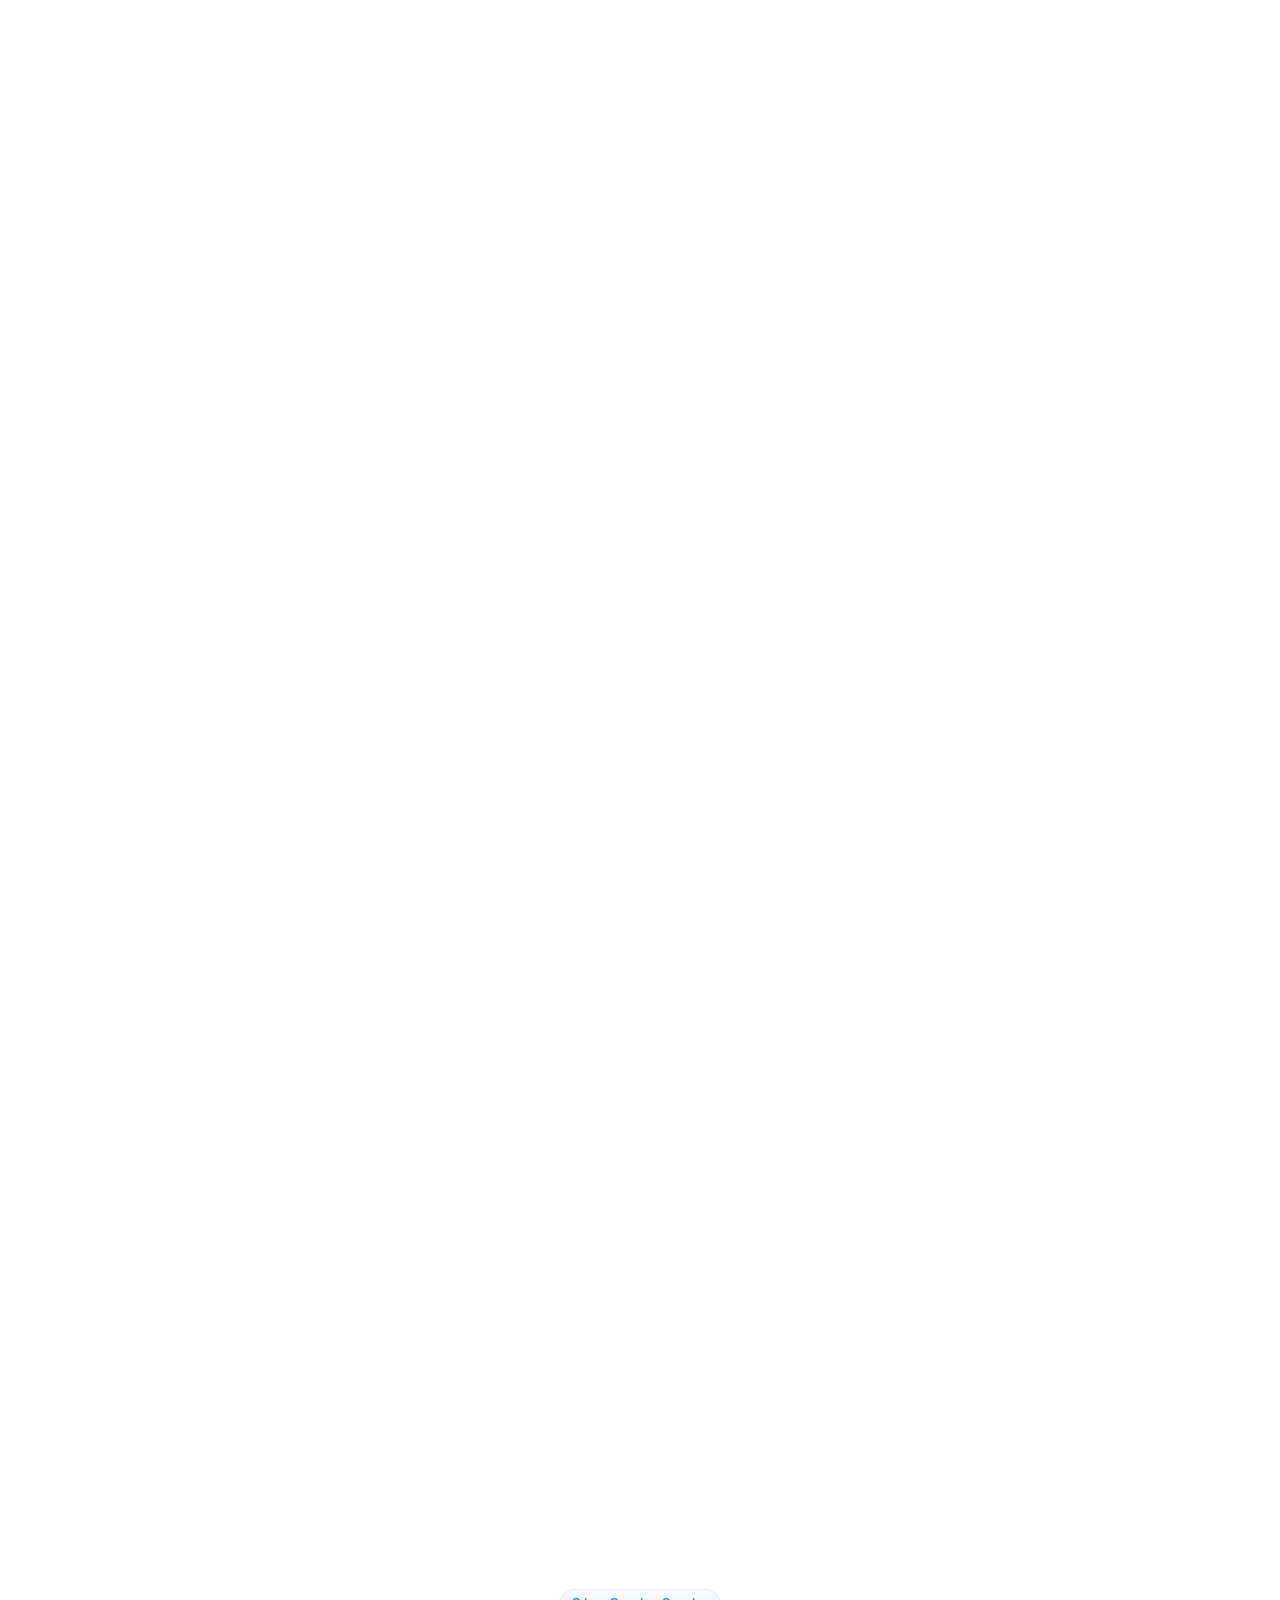
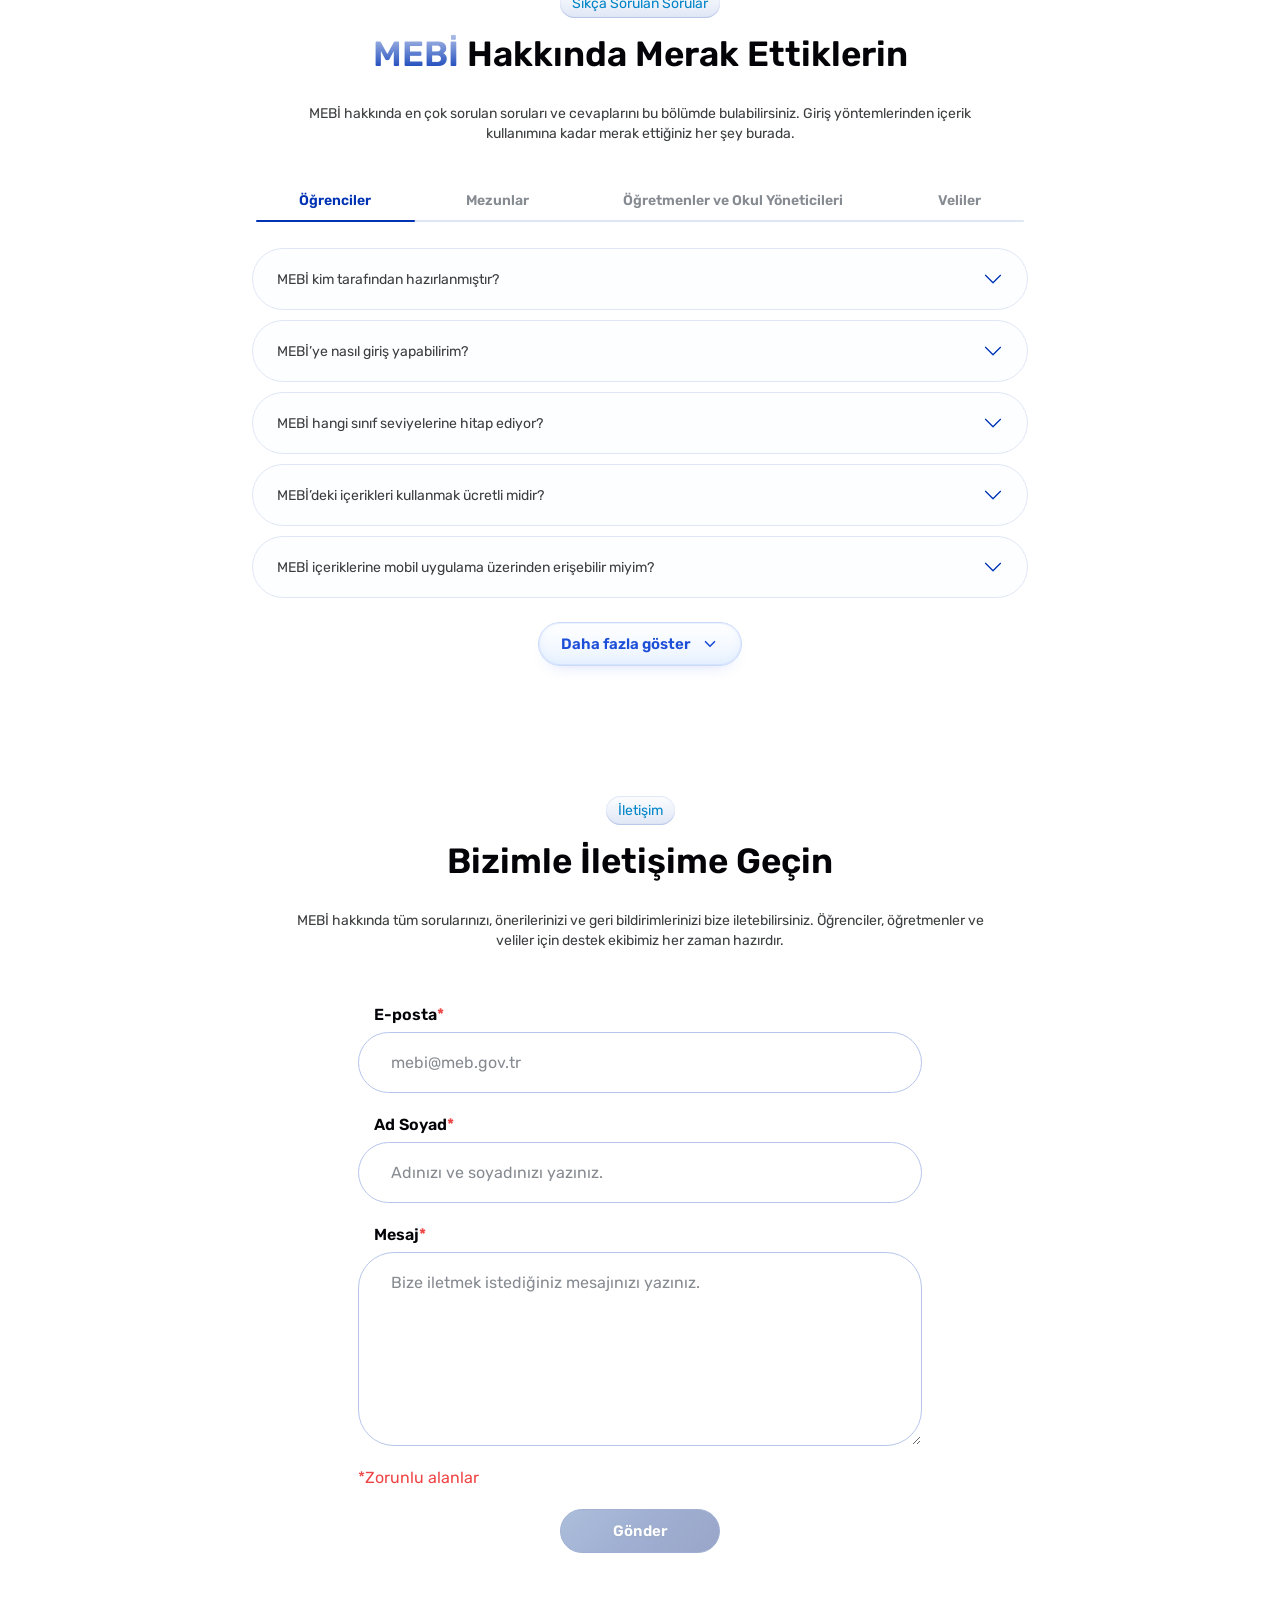
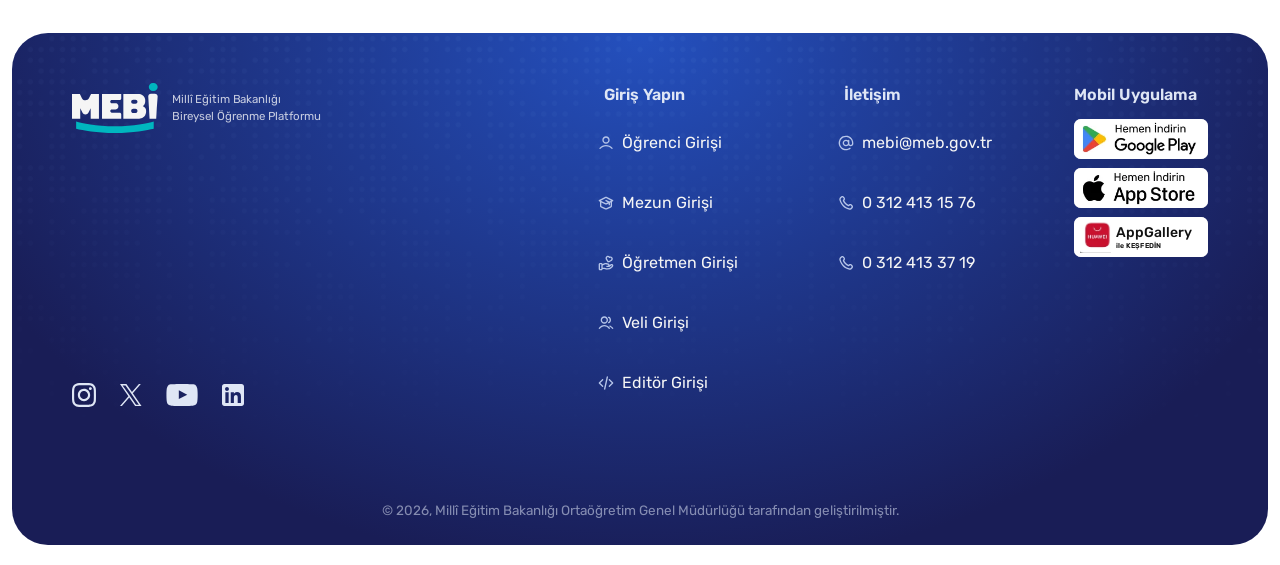
==== commit 83e62cb6: "Remove outer card frame from tablet app gate" ====
--- a/index.html
+++ b/index.html
@@ -15,7 +15,7 @@
   <link rel="stylesheet" href="landing-v2/styles/shared/buttons.css">
   <link rel="stylesheet" href="landing-v2/styles/shared/header.css">
   <link rel="stylesheet" href="landing-v2/styles/shared/footer.css">
-  <link rel="stylesheet" href="landing-v2/styles/shared/login-modal.css?v=20261112-app-gate-v10">
+  <link rel="stylesheet" href="landing-v2/styles/shared/login-modal.css?v=20261113-tablet-clean-v1">
   <link rel="stylesheet" href="landing-v2/styles/shared/scroll-to-top.css">
   <link rel="stylesheet" href="landing-v2/styles/landing/hero.css?v=20261112-app-gate-v31">
   <link rel="stylesheet" href="landing-v2/styles/landing/presence-counter.css?v=20261023-presence-v34">
--- a/landing-v2/styles/shared/login-modal.css
+++ b/landing-v2/styles/shared/login-modal.css
@@ -587,14 +587,7 @@
 
 @media (min-width: 640px) {
   .login-app-panel {
-    max-width: 440px;
-    padding: 36px 32px 30px;
-    border-radius: 30px;
-    background: linear-gradient(160deg, rgba(255, 255, 255, 0.11) 0%, rgba(255, 255, 255, 0.04) 100%);
-    border: 1px solid rgba(255, 255, 255, 0.18);
-    -webkit-backdrop-filter: blur(20px);
-    backdrop-filter: blur(20px);
-    box-shadow: 0 32px 80px rgba(1, 10, 44, 0.5);
+    max-width: 400px;
   }
 }
 
@@ -624,11 +617,6 @@
 @media (prefers-reduced-transparency: reduce) {
   .is-app-gate .login-modal-close {
     background: rgba(15, 34, 96, 0.92);
-    -webkit-backdrop-filter: none;
-    backdrop-filter: none;
-  }
-
-  .login-app-panel {
     -webkit-backdrop-filter: none;
     backdrop-filter: none;
   }
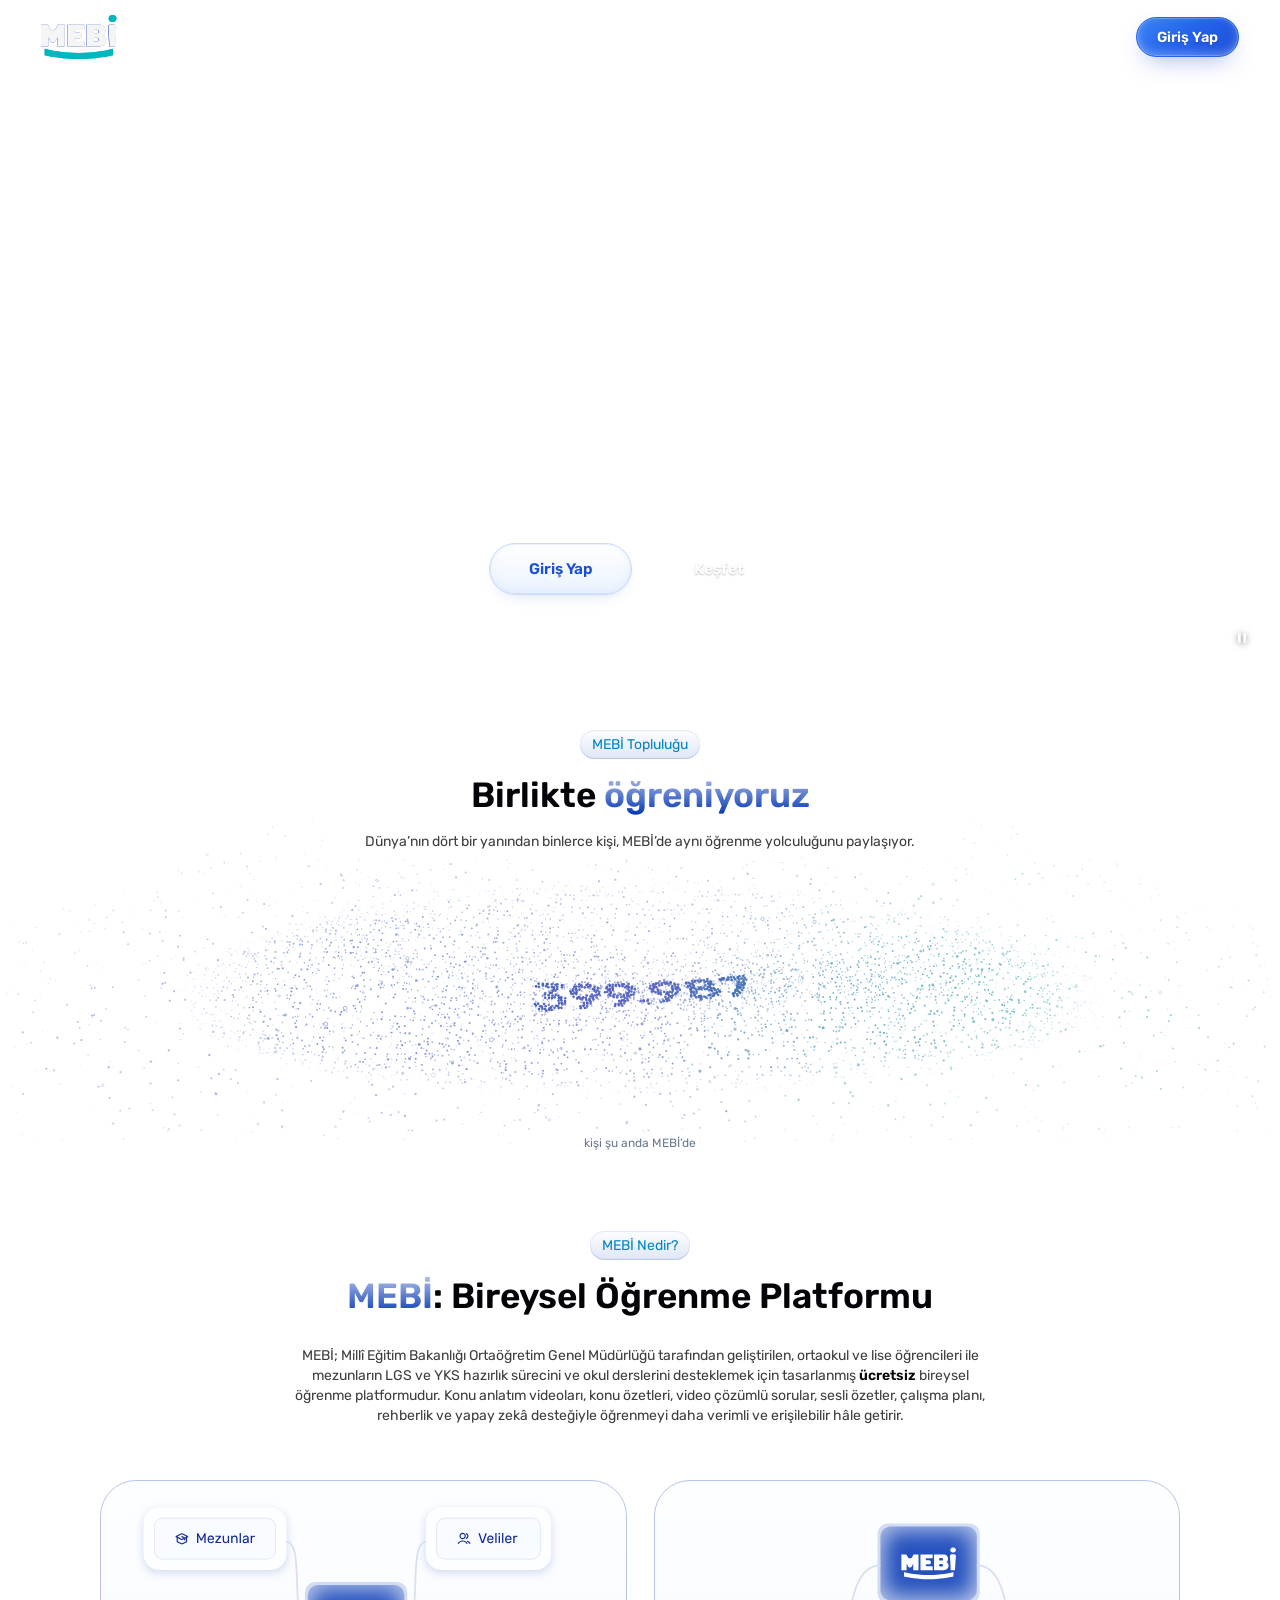
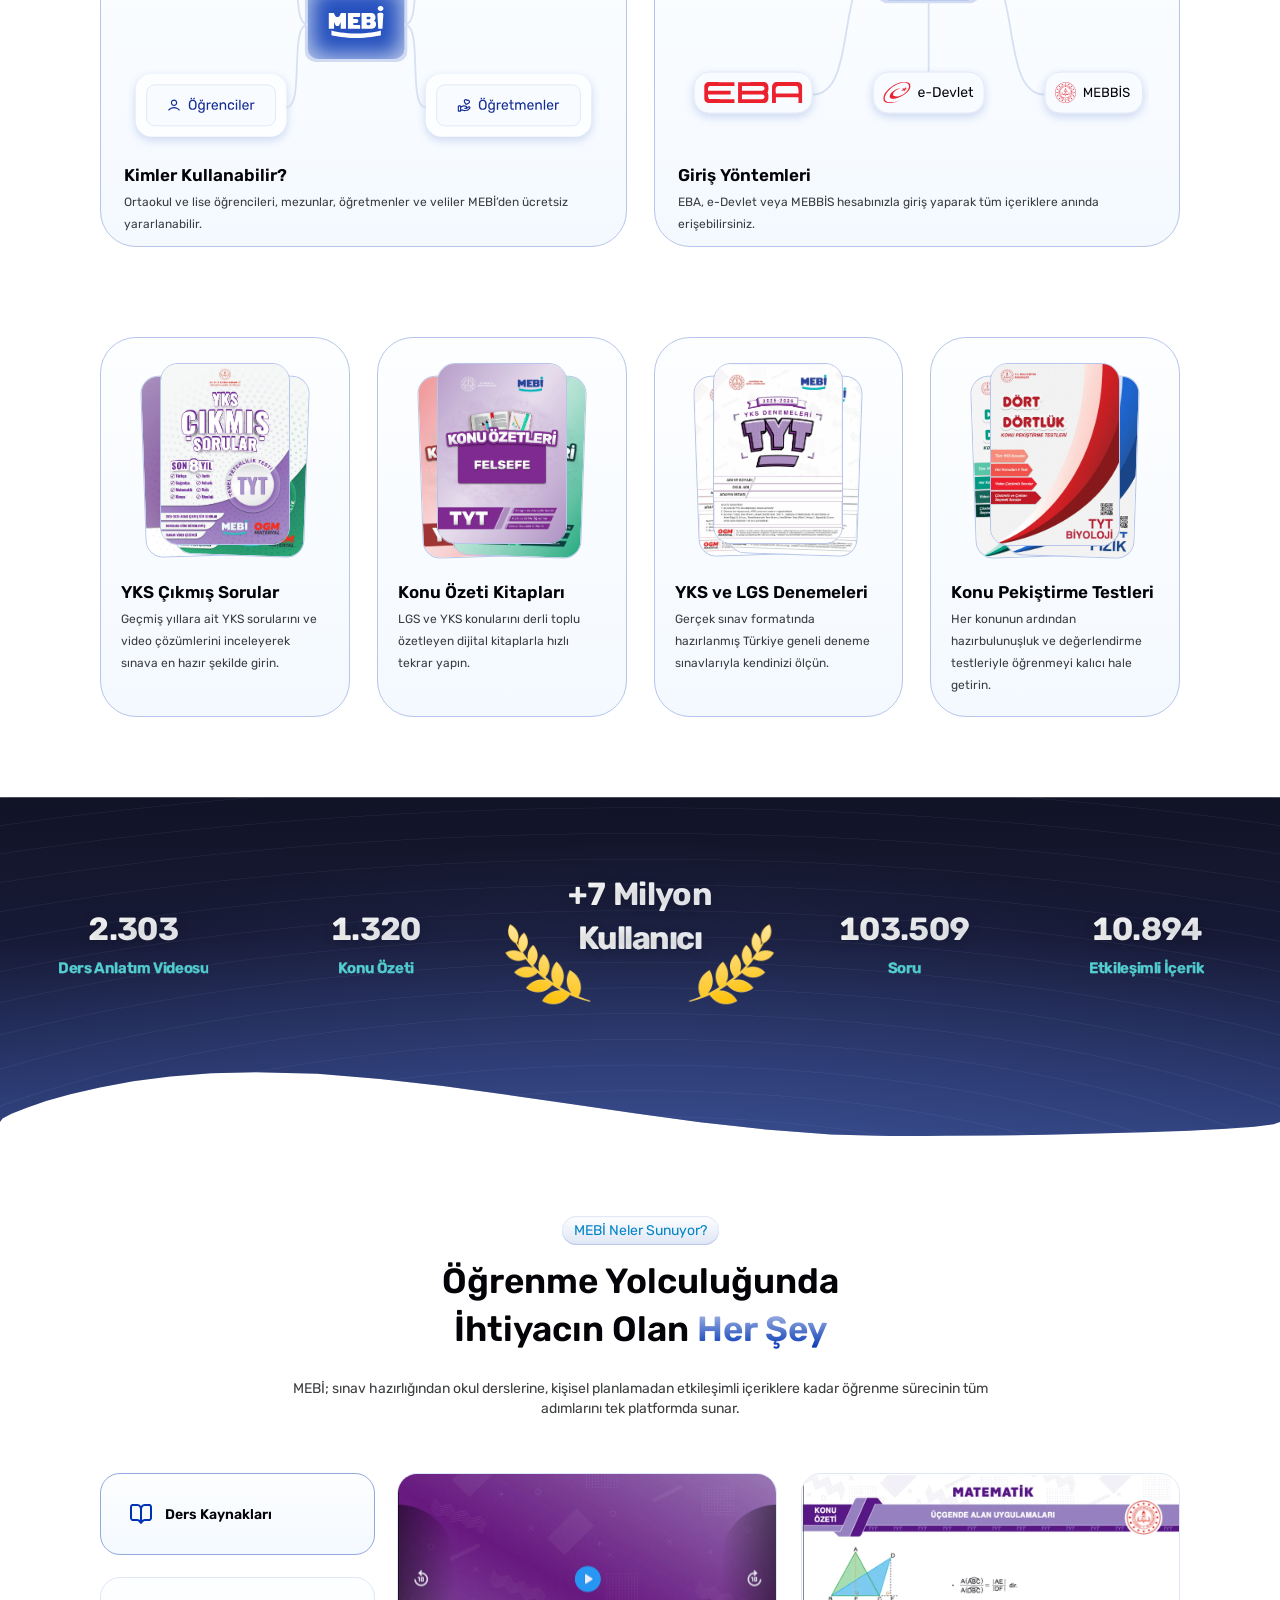
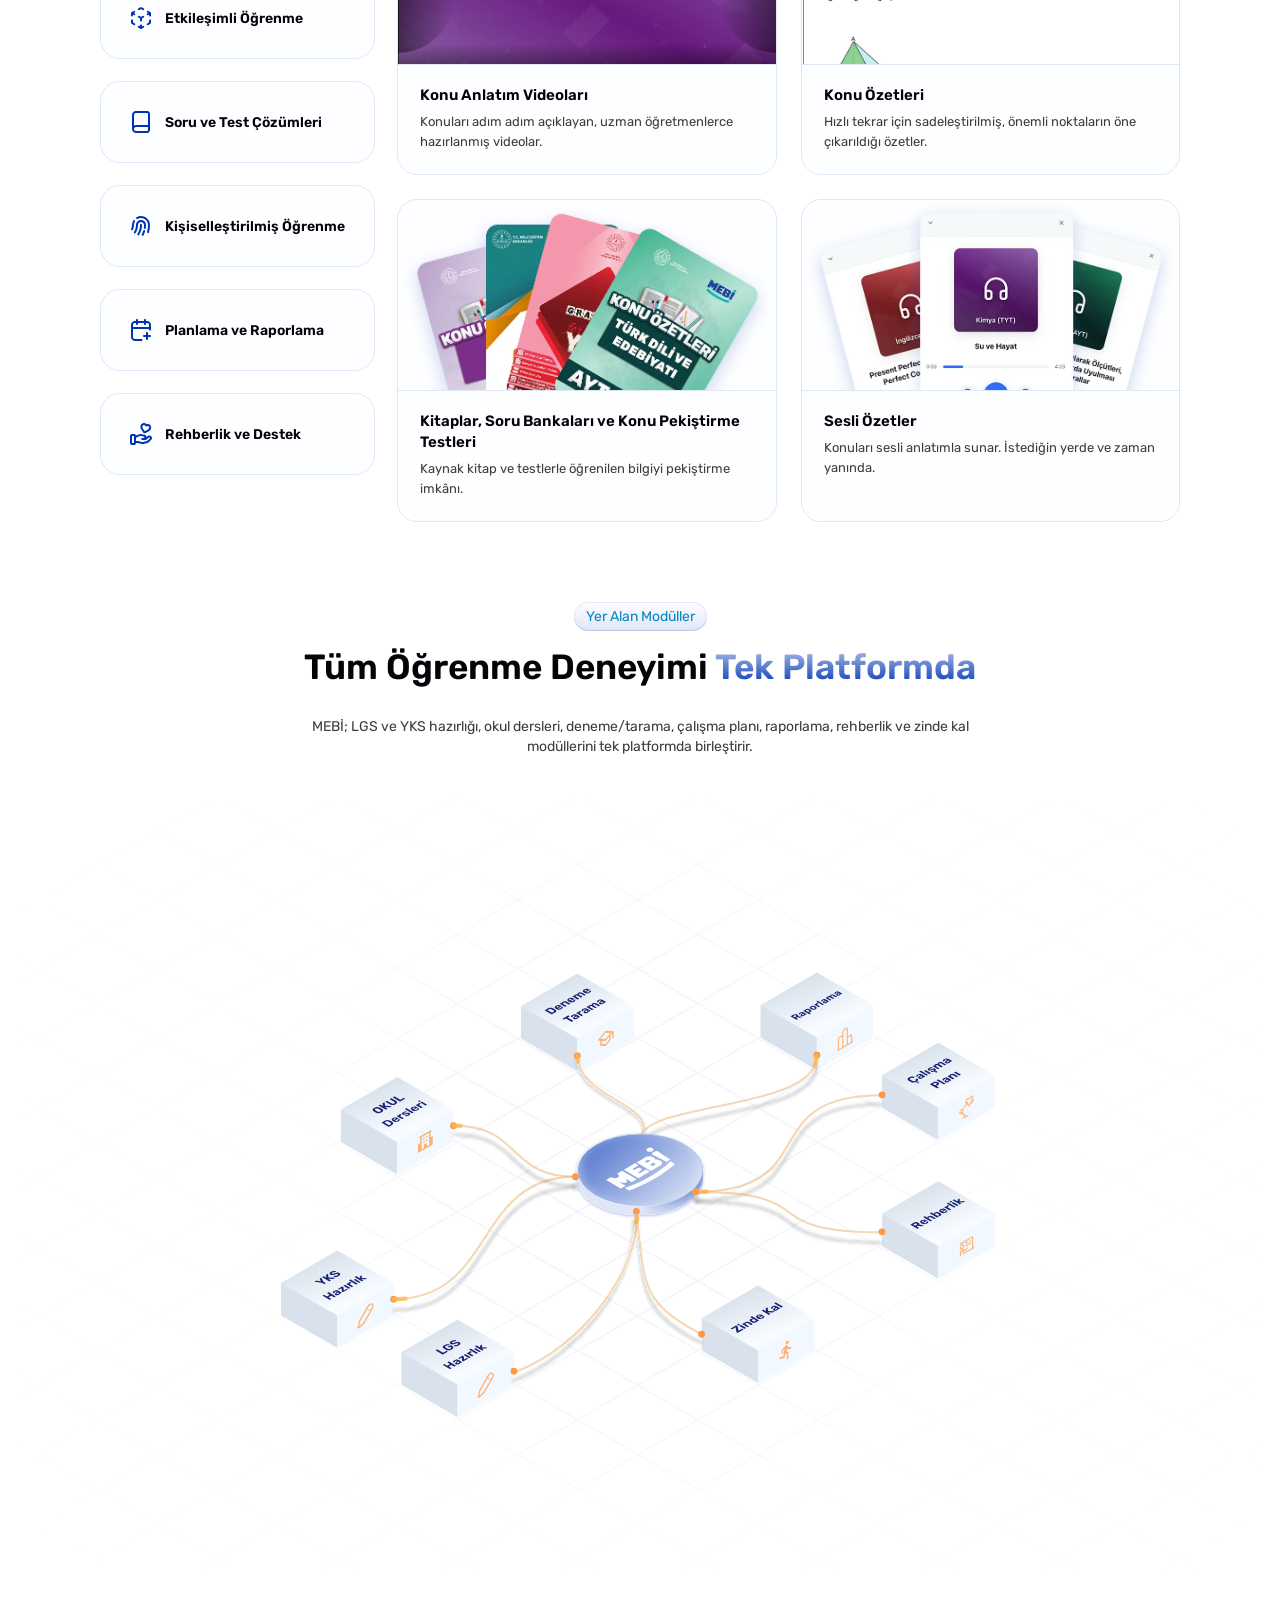
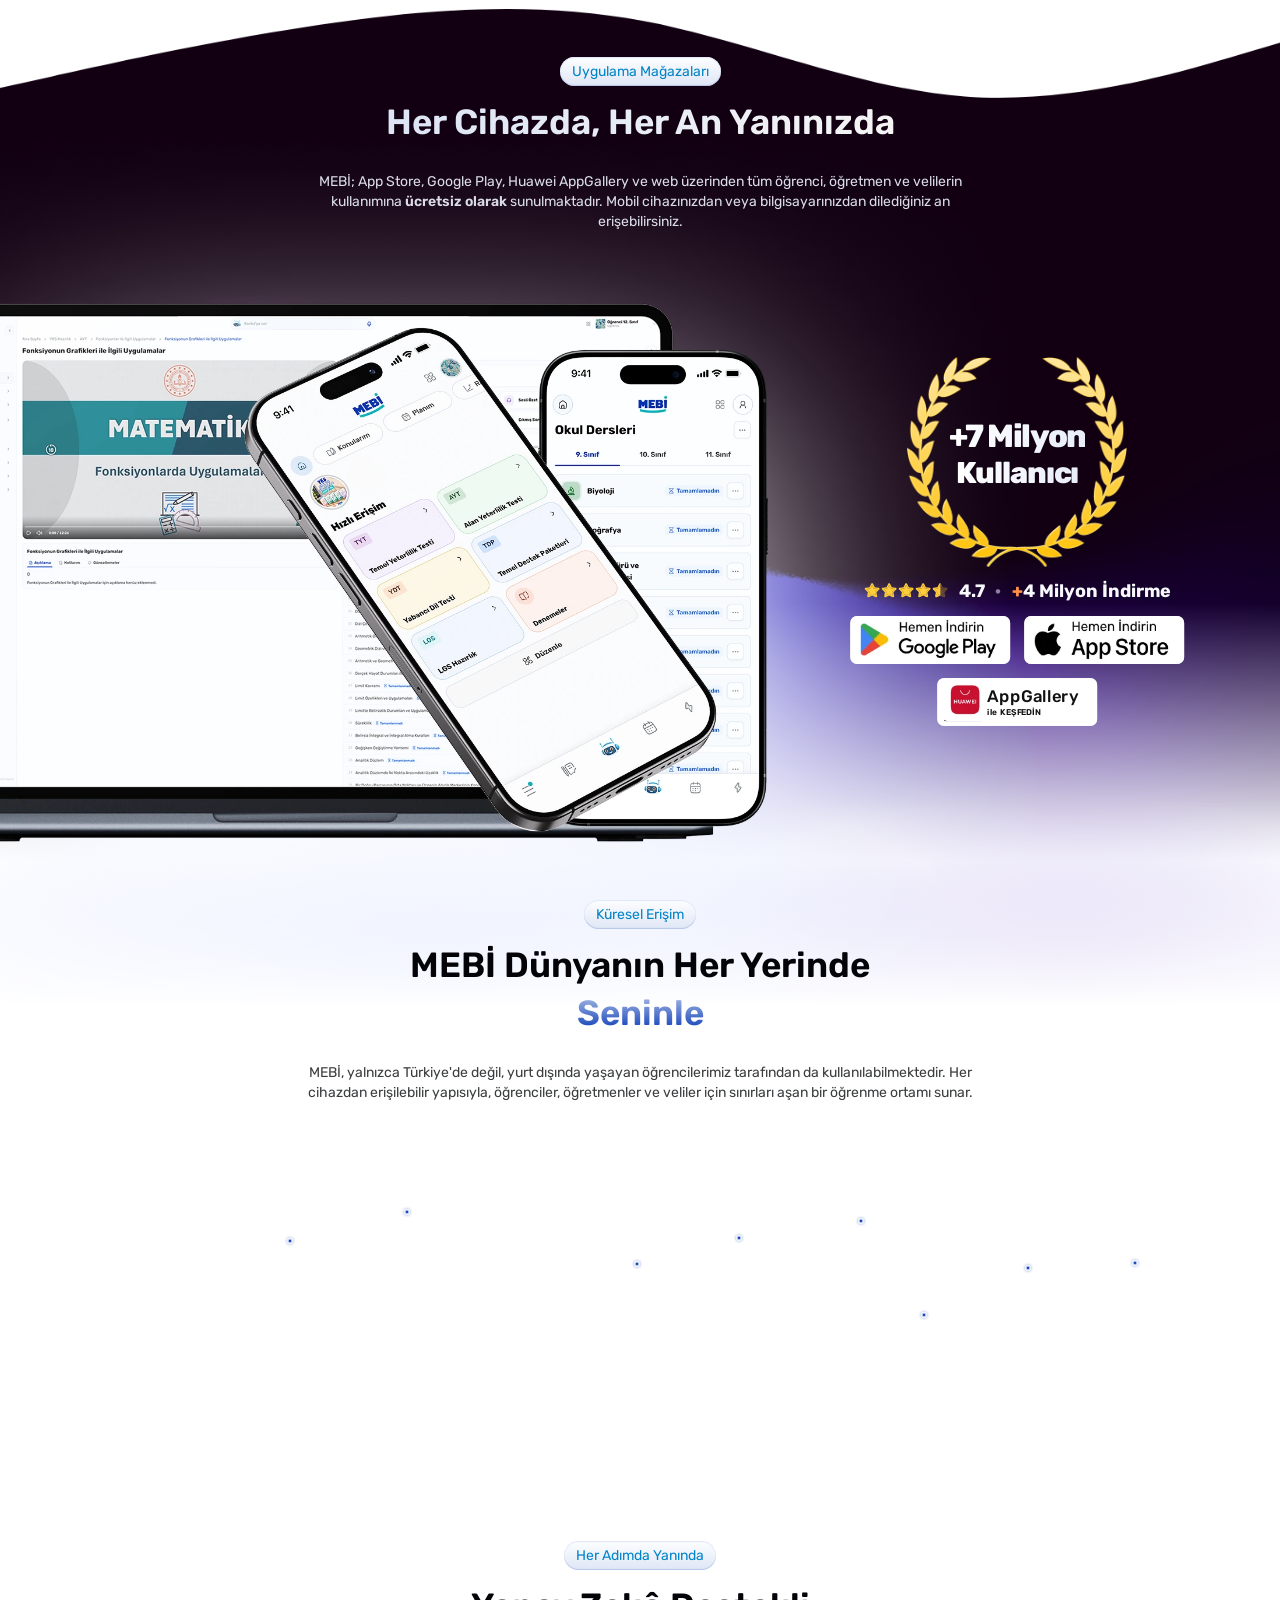
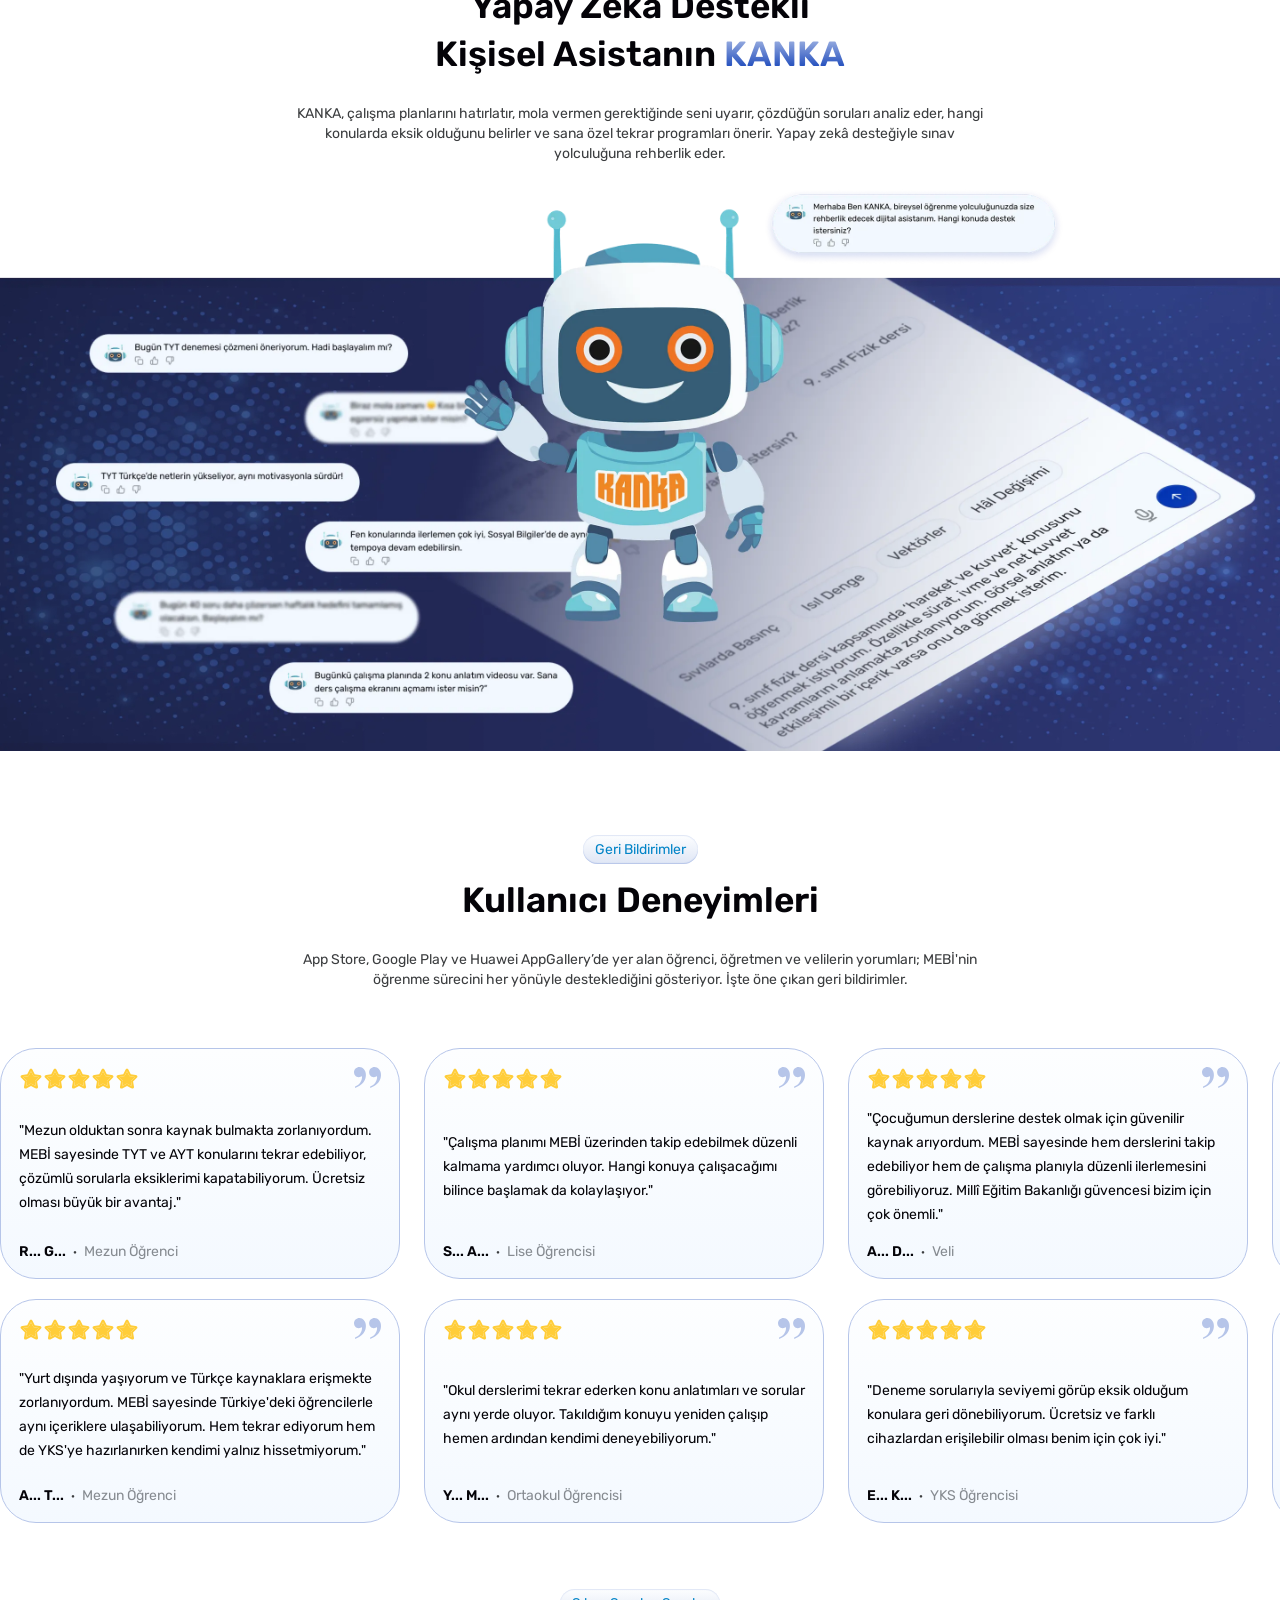
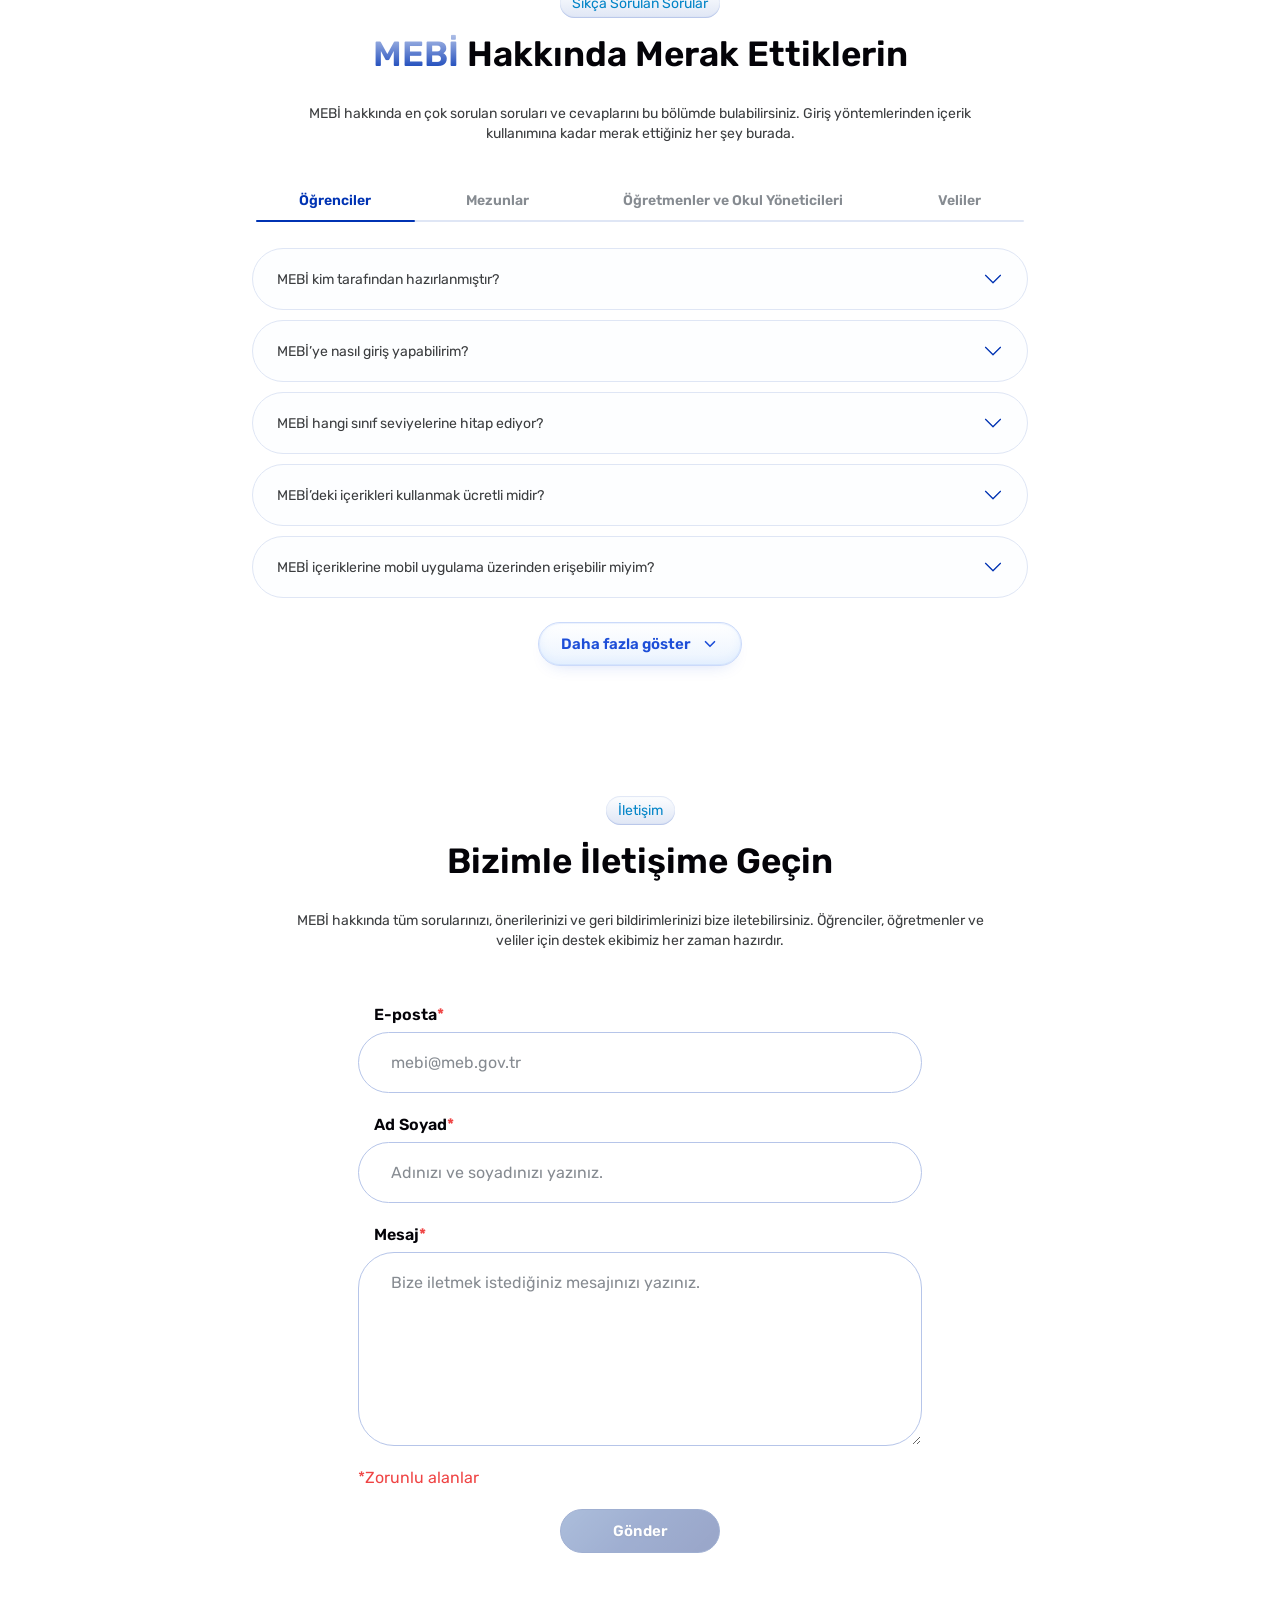
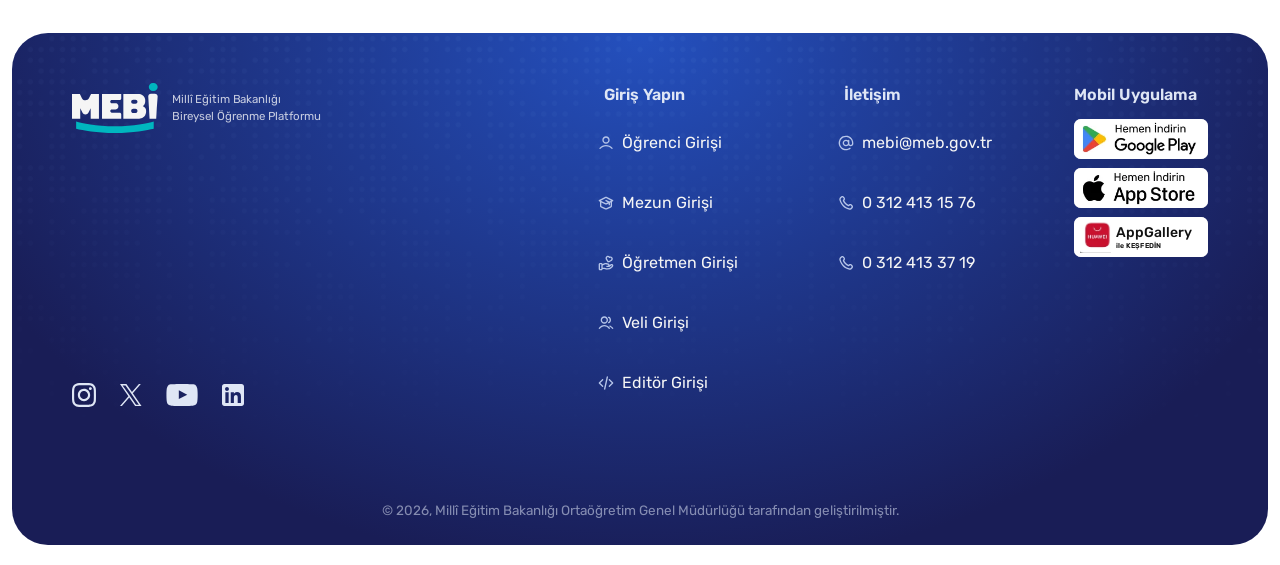
==== commit b8f059c4: "Fix vertical scrolling on mobile app gate screen" ====
--- a/index.html
+++ b/index.html
@@ -15,7 +15,7 @@
   <link rel="stylesheet" href="landing-v2/styles/shared/buttons.css">
   <link rel="stylesheet" href="landing-v2/styles/shared/header.css">
   <link rel="stylesheet" href="landing-v2/styles/shared/footer.css">
-  <link rel="stylesheet" href="landing-v2/styles/shared/login-modal.css?v=20261113-tablet-clean-v1">
+  <link rel="stylesheet" href="landing-v2/styles/shared/login-modal.css?v=20261115-scroll-fix-v1">
   <link rel="stylesheet" href="landing-v2/styles/shared/scroll-to-top.css">
   <link rel="stylesheet" href="landing-v2/styles/landing/hero.css?v=20261112-app-gate-v31">
   <link rel="stylesheet" href="landing-v2/styles/landing/presence-counter.css?v=20261023-presence-v34">
--- a/landing-v2/styles/shared/login-modal.css
+++ b/landing-v2/styles/shared/login-modal.css
@@ -250,7 +250,9 @@
 .login-modal.is-app-gate {
   padding: 0;
   height: 100dvh;
-  align-items: stretch;
+  align-items: flex-start;
+  overflow-x: hidden;
+  overflow-y: auto;
   overscroll-behavior: contain;
   background-color: #03114b;
 }
@@ -273,7 +275,7 @@
     radial-gradient(ellipse 75% 48% at 15% 100%, rgba(19, 64, 196, 0.52), transparent 70%),
     linear-gradient(175deg, #041559 0%, #052686 48%, #041b69 100%);
   box-shadow: none;
-  overflow-x: hidden;
+  overflow-x: clip;
   animation: none;
 }
 
@@ -338,9 +340,12 @@
   display: flex;
   flex-direction: column;
   align-items: center;
+  flex-shrink: 0;
   width: 100%;
   max-width: 392px;
   margin: auto;
+  padding: 0;
+  overflow: visible;
   text-align: center;
   color: #fff;
 }
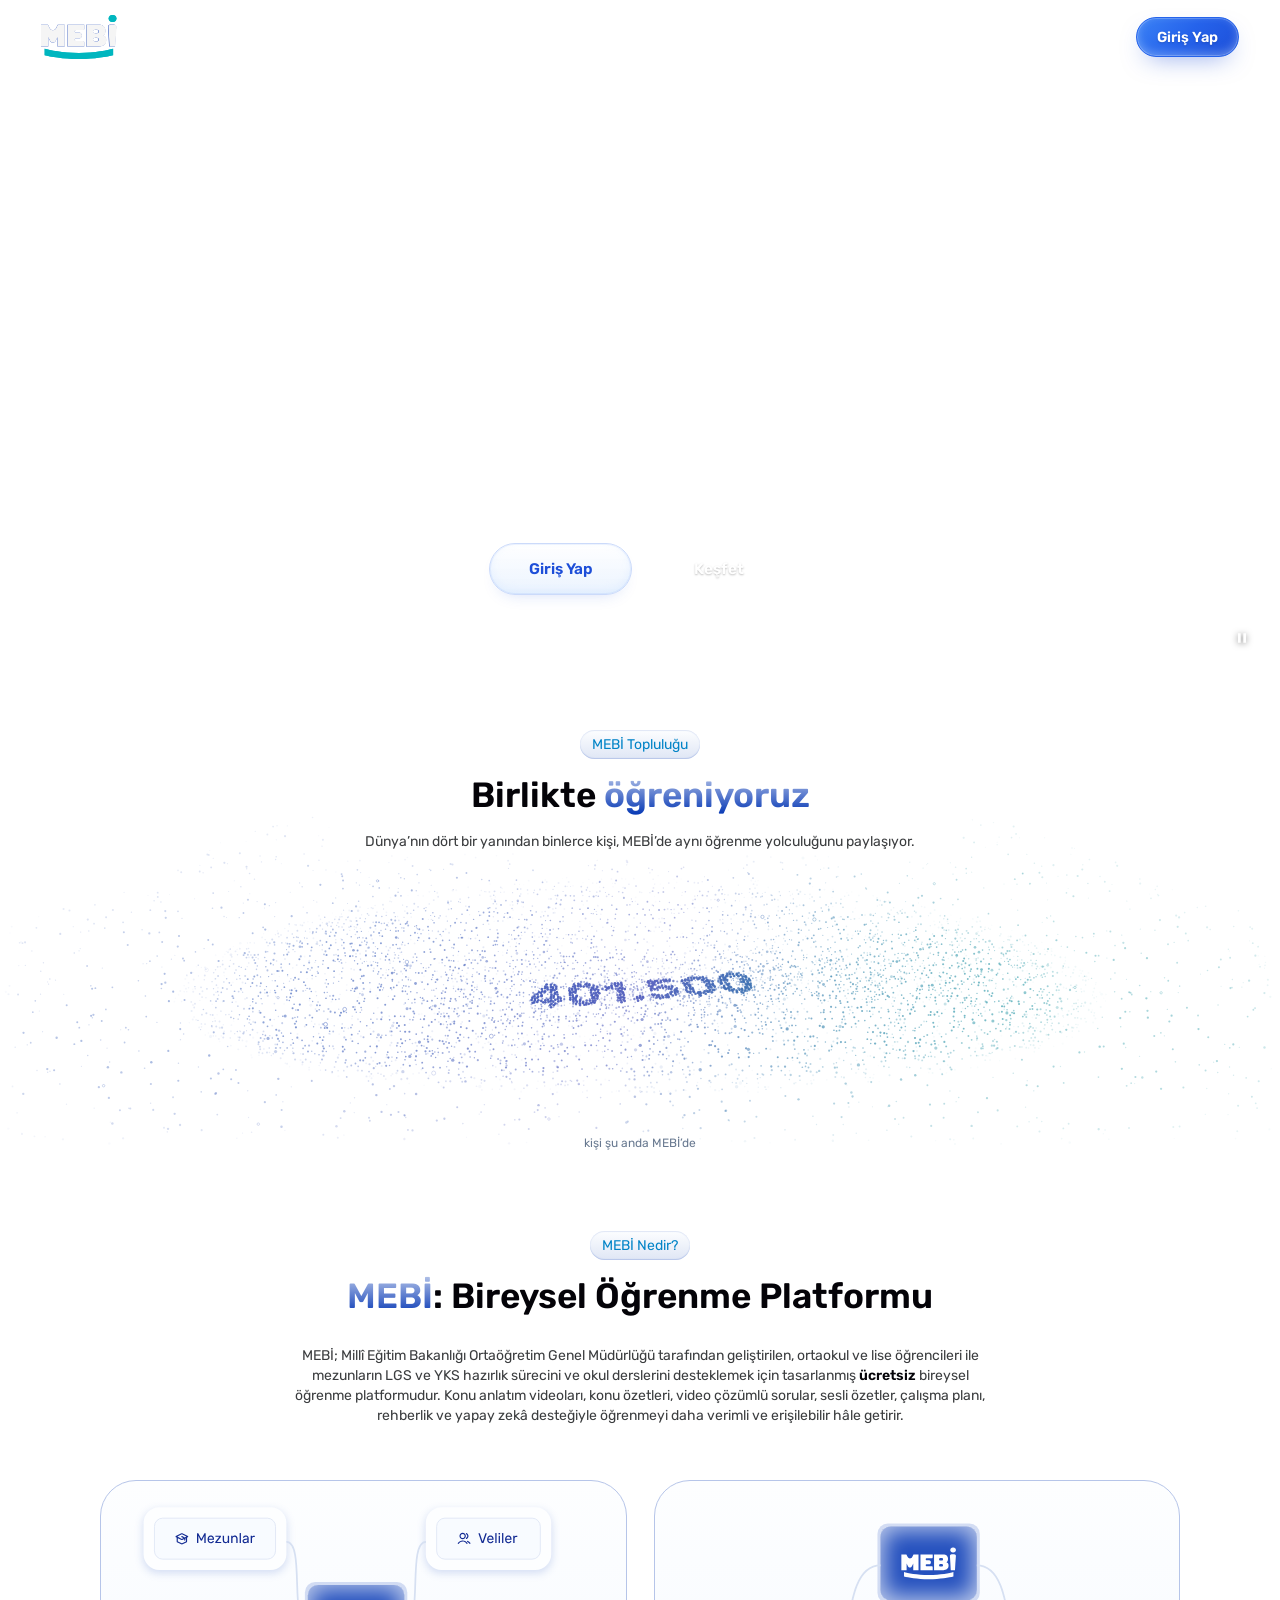
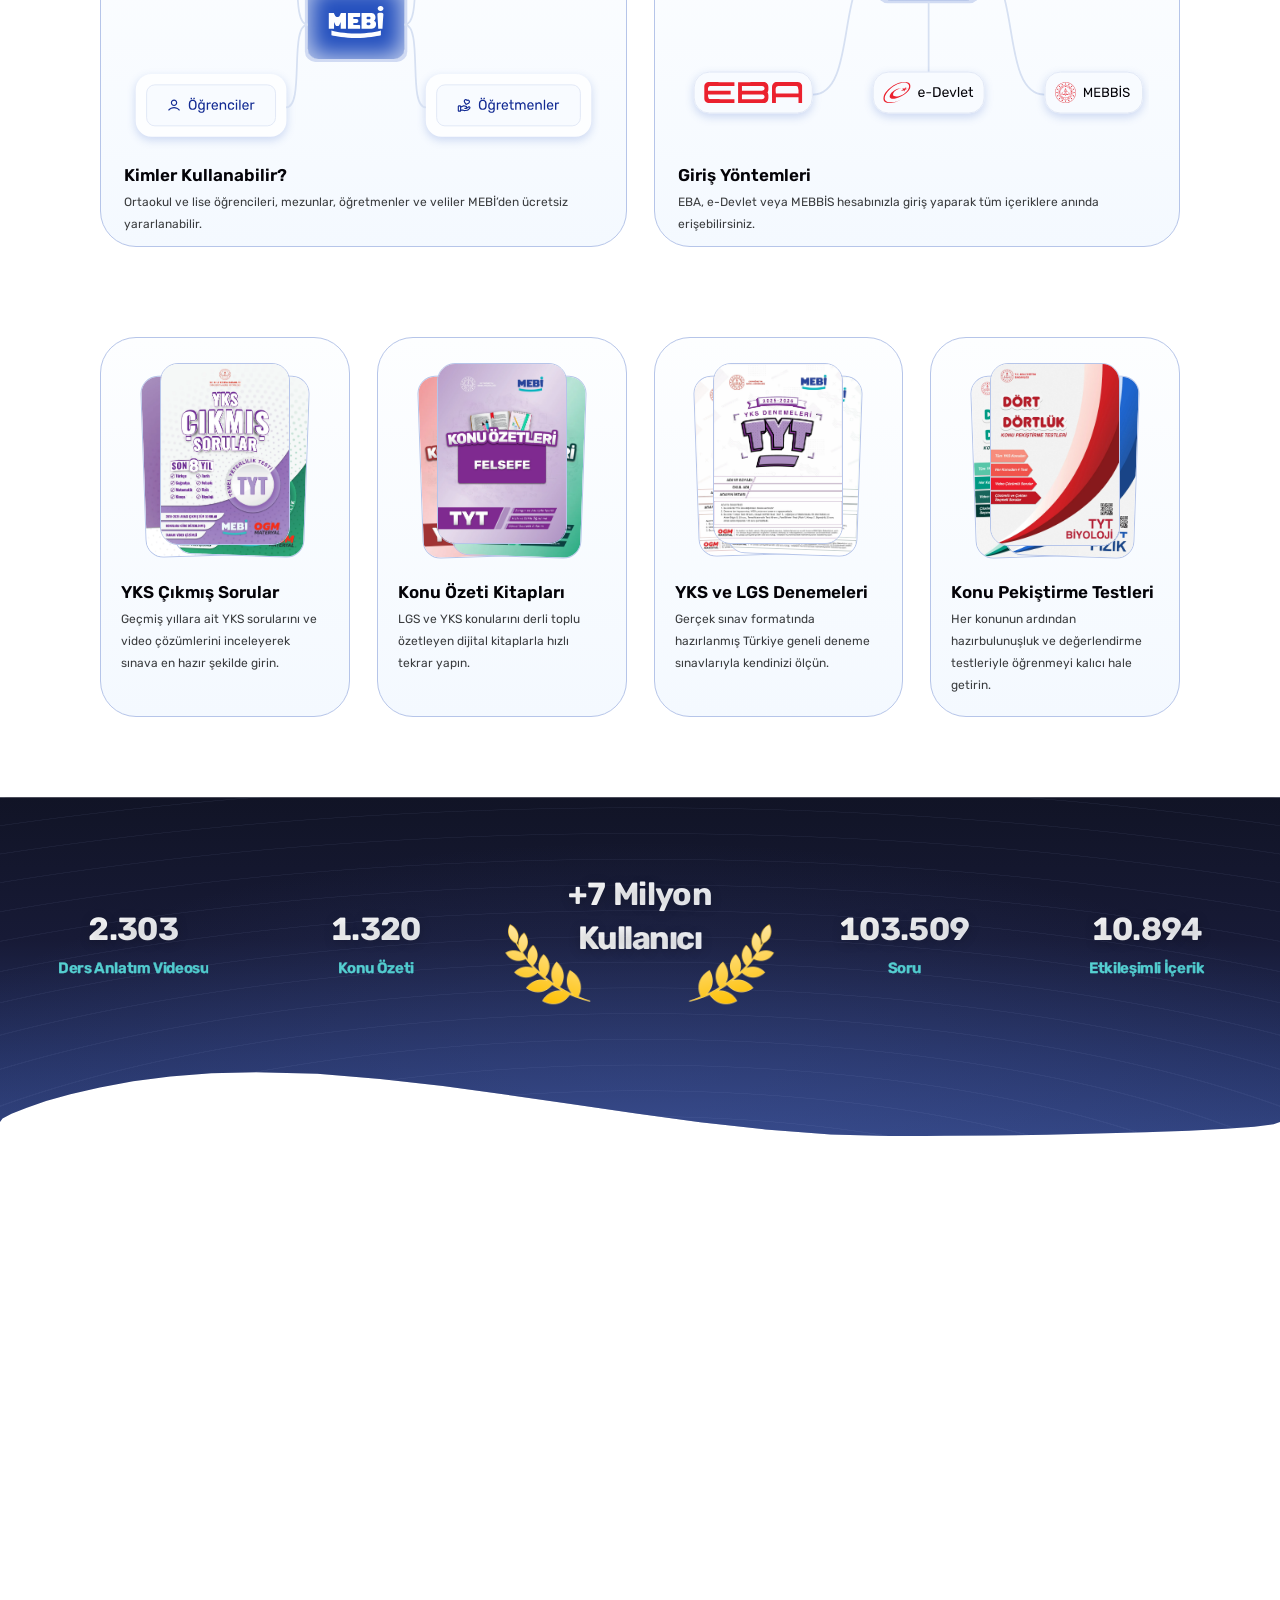
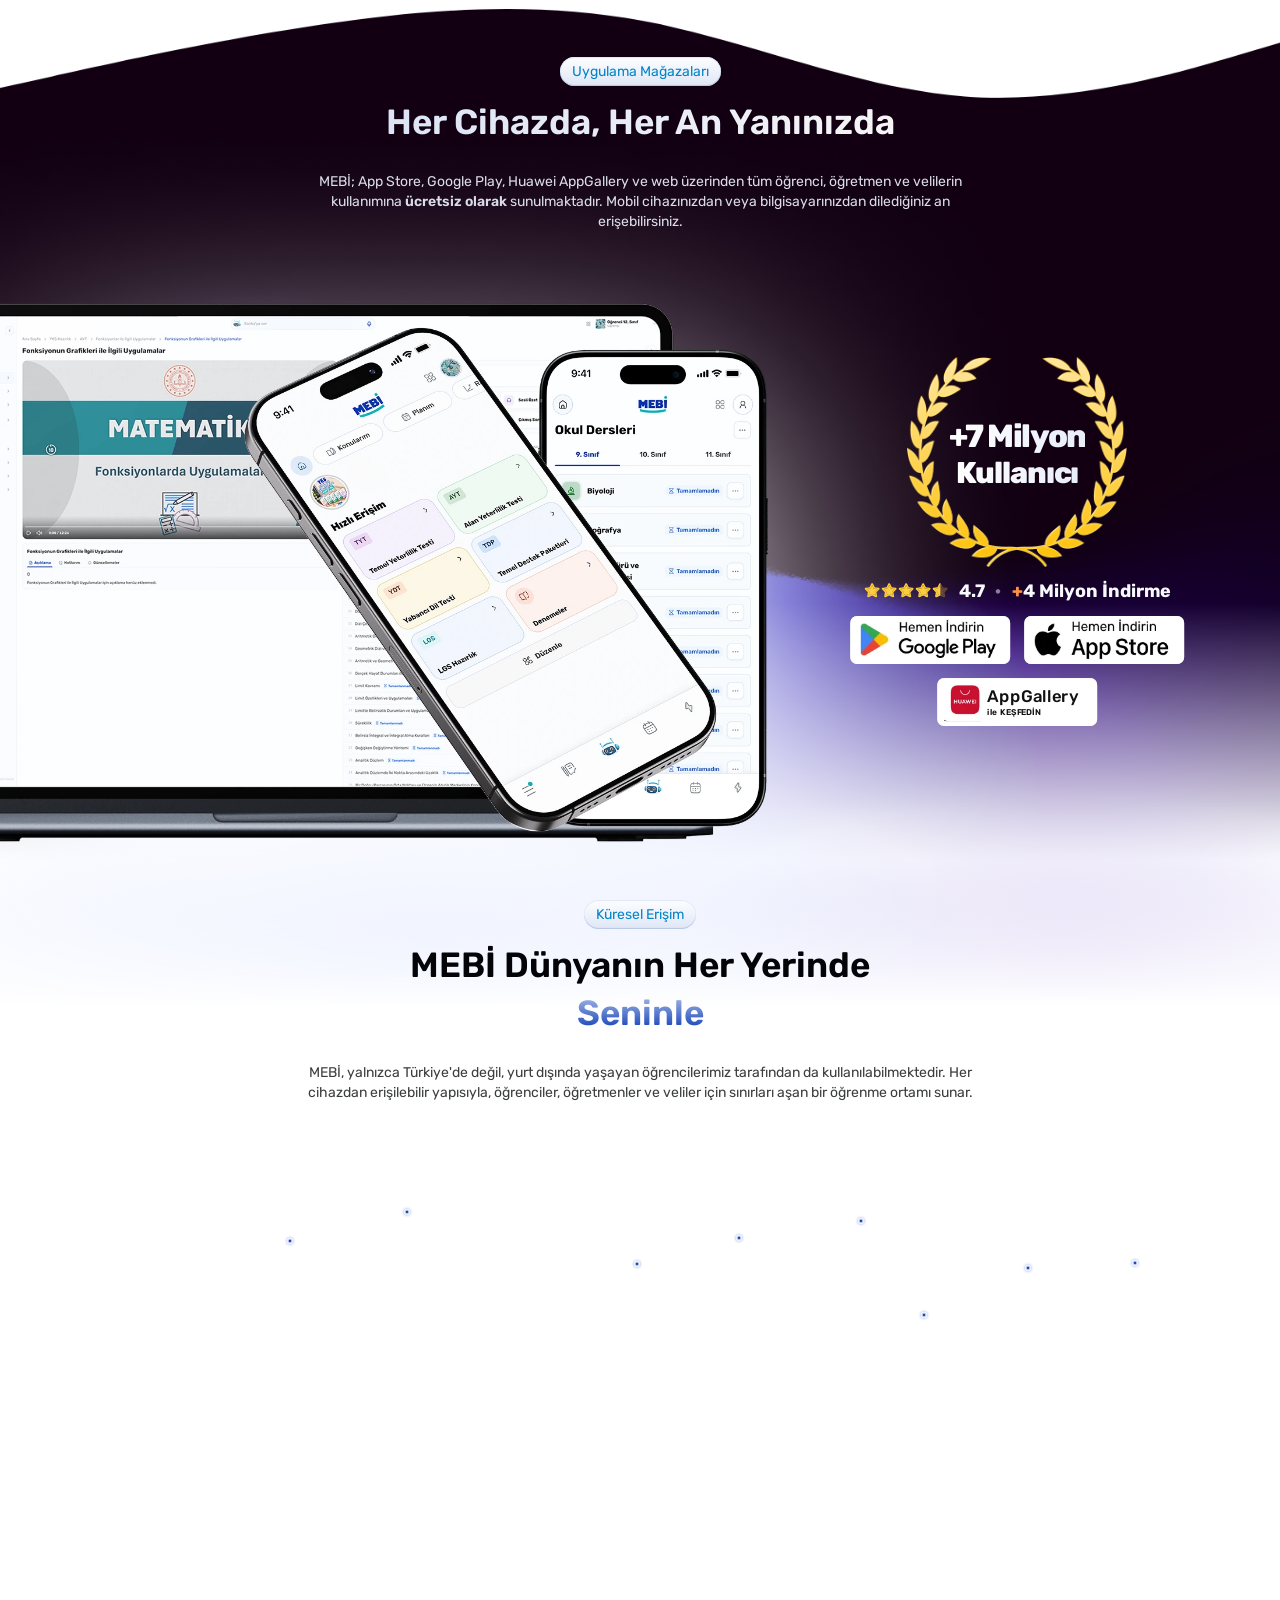
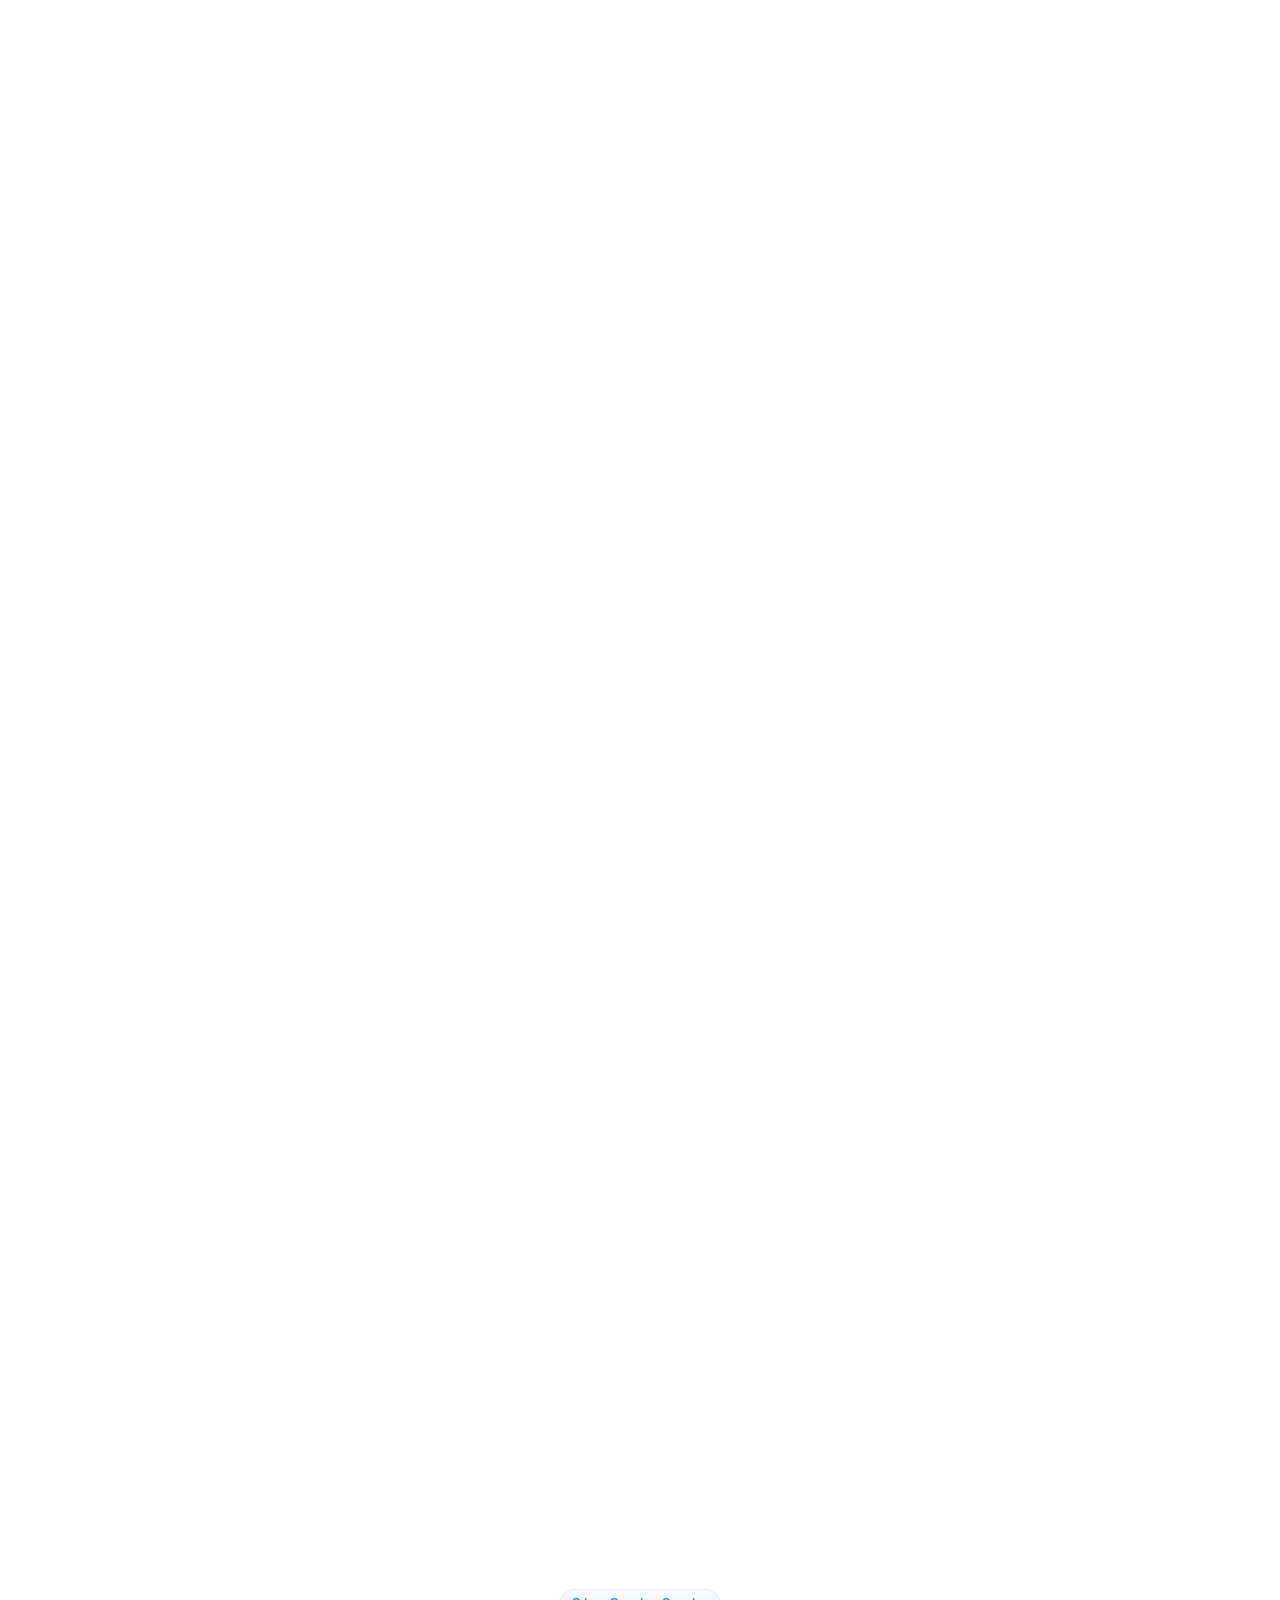
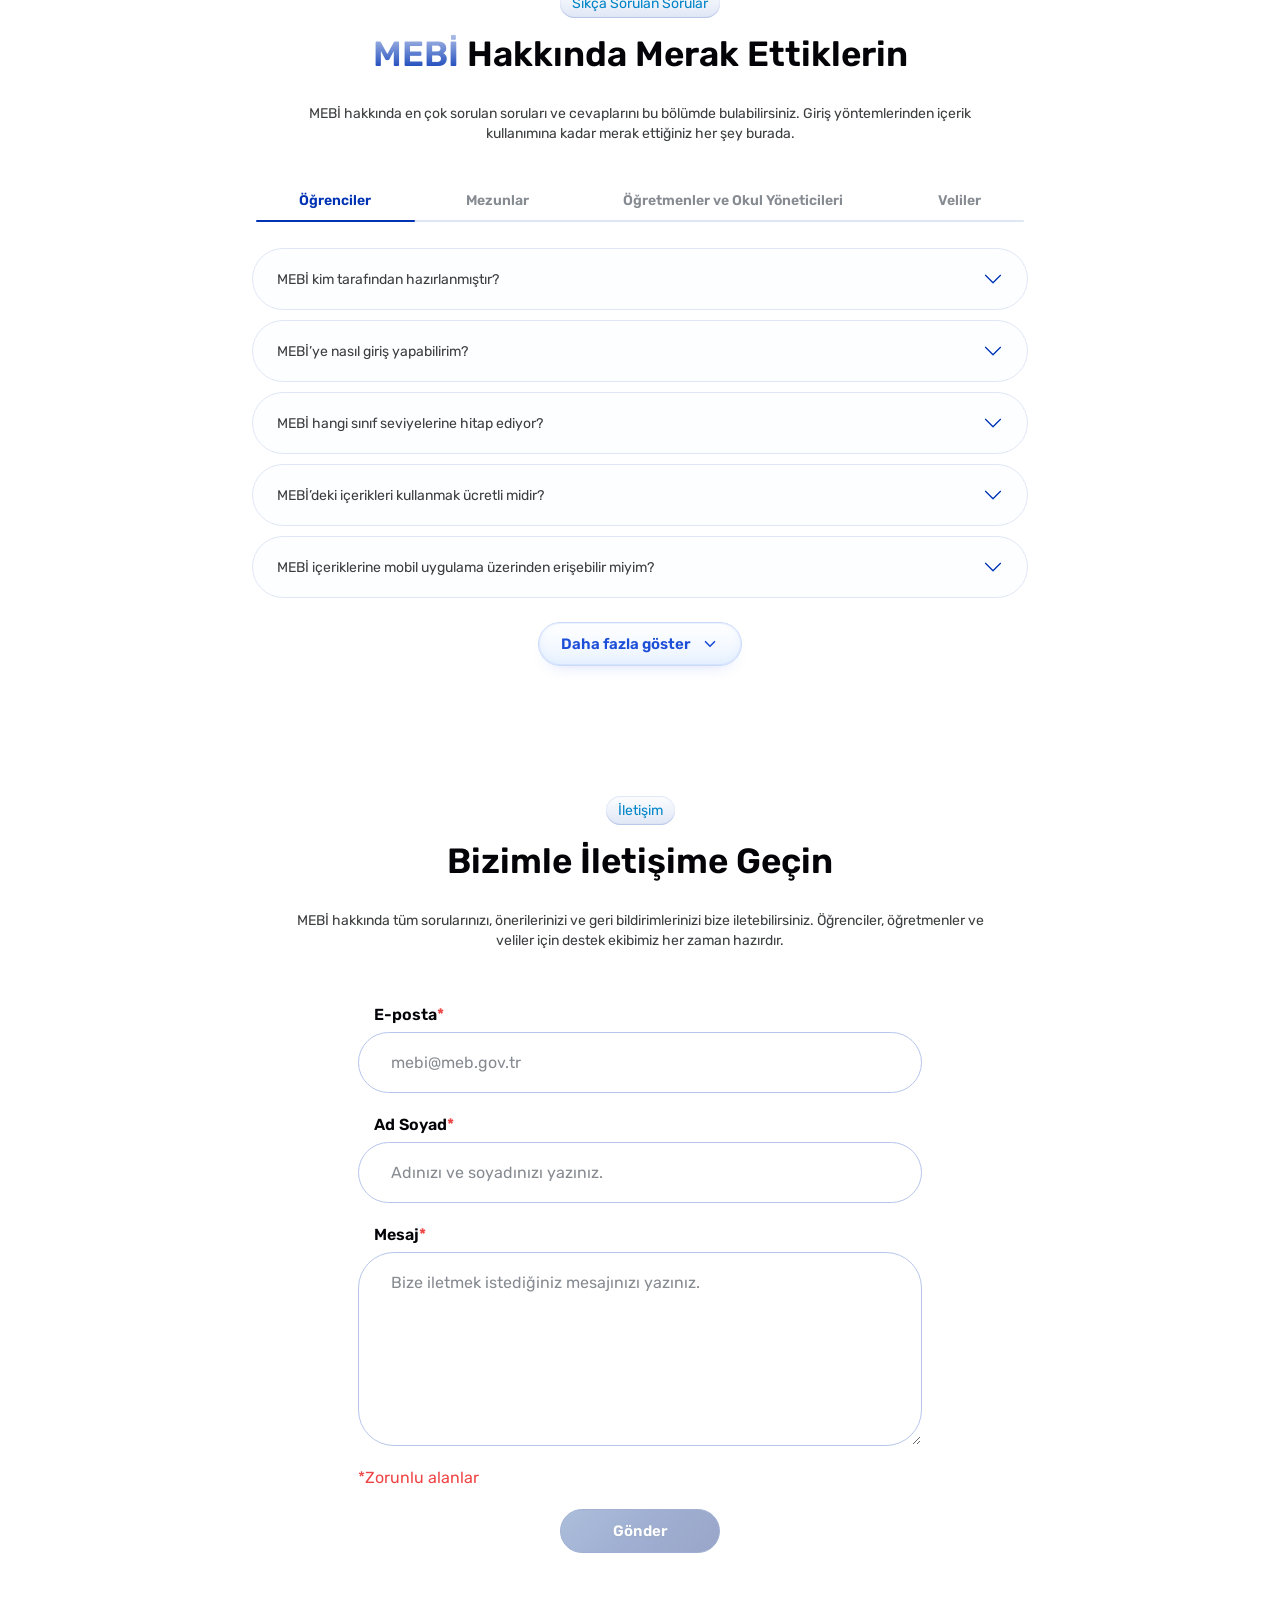
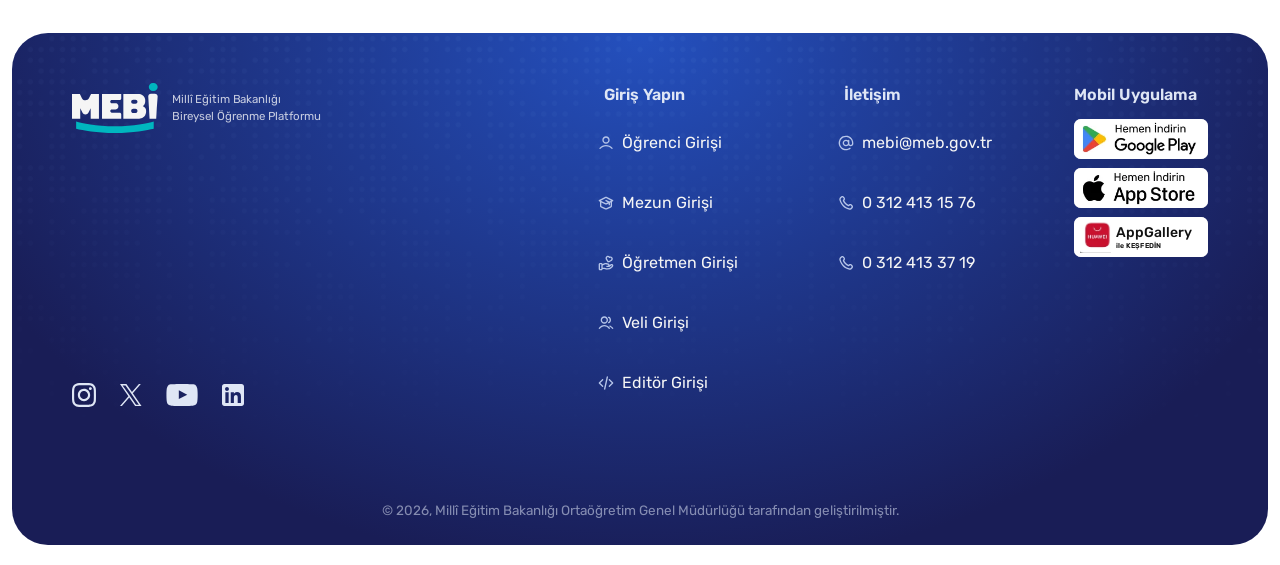
==== commit 5c05de7c: "Position mobile hero text overlays for slides 1 and 3 at top-left" ====
--- a/index.html
+++ b/index.html
@@ -17,7 +17,7 @@
   <link rel="stylesheet" href="landing-v2/styles/shared/footer.css">
   <link rel="stylesheet" href="landing-v2/styles/shared/login-modal.css?v=20261115-scroll-fix-v1">
   <link rel="stylesheet" href="landing-v2/styles/shared/scroll-to-top.css">
-  <link rel="stylesheet" href="landing-v2/styles/landing/hero.css?v=20261112-app-gate-v31">
+  <link rel="stylesheet" href="landing-v2/styles/landing/hero.css?v=20261115-mobile-top-left-v1">
   <link rel="stylesheet" href="landing-v2/styles/landing/presence-counter.css?v=20261023-presence-v34">
   <link rel="stylesheet" href="landing-v2/styles/landing/about.css?v=20261024-no-card-hover">
   <link rel="stylesheet" href="landing-v2/styles/landing/resources.css?v=20261113-touch-scroll-v1">
@@ -82,7 +82,7 @@
     </picture>
     <picture class="hero-text-picture">
       <source media="(max-width: 640px)" srcset="landing-v2/images/mobil-hero-text-1.png" type="image/png">
-      <img src="landing-v2/images/hero-text-1.png" class="hero-text" width="2880" height="1520"
+      <img src="landing-v2/images/hero-text-1.png" class="hero-text hero-text--top-left" width="2880" height="1520"
         alt="Planla, çalış, başar. Okul dersleri, YKS ve LGS için ücretsiz bireysel öğrenme platformu."
         decoding="async" fetchpriority="high" draggable="false">
     </picture>
--- a/landing-v2/styles/landing/hero.css
+++ b/landing-v2/styles/landing/hero.css
@@ -143,6 +143,12 @@
     aspect-ratio: auto;
   }
 
+  .hero-text.hero-text--top-left {
+    top: clamp(82px, 21vw, 96px);
+    bottom: auto;
+    width: min(62%, 256px);
+  }
+
   .hero-section .hero-overlay {
     position: relative;
   }
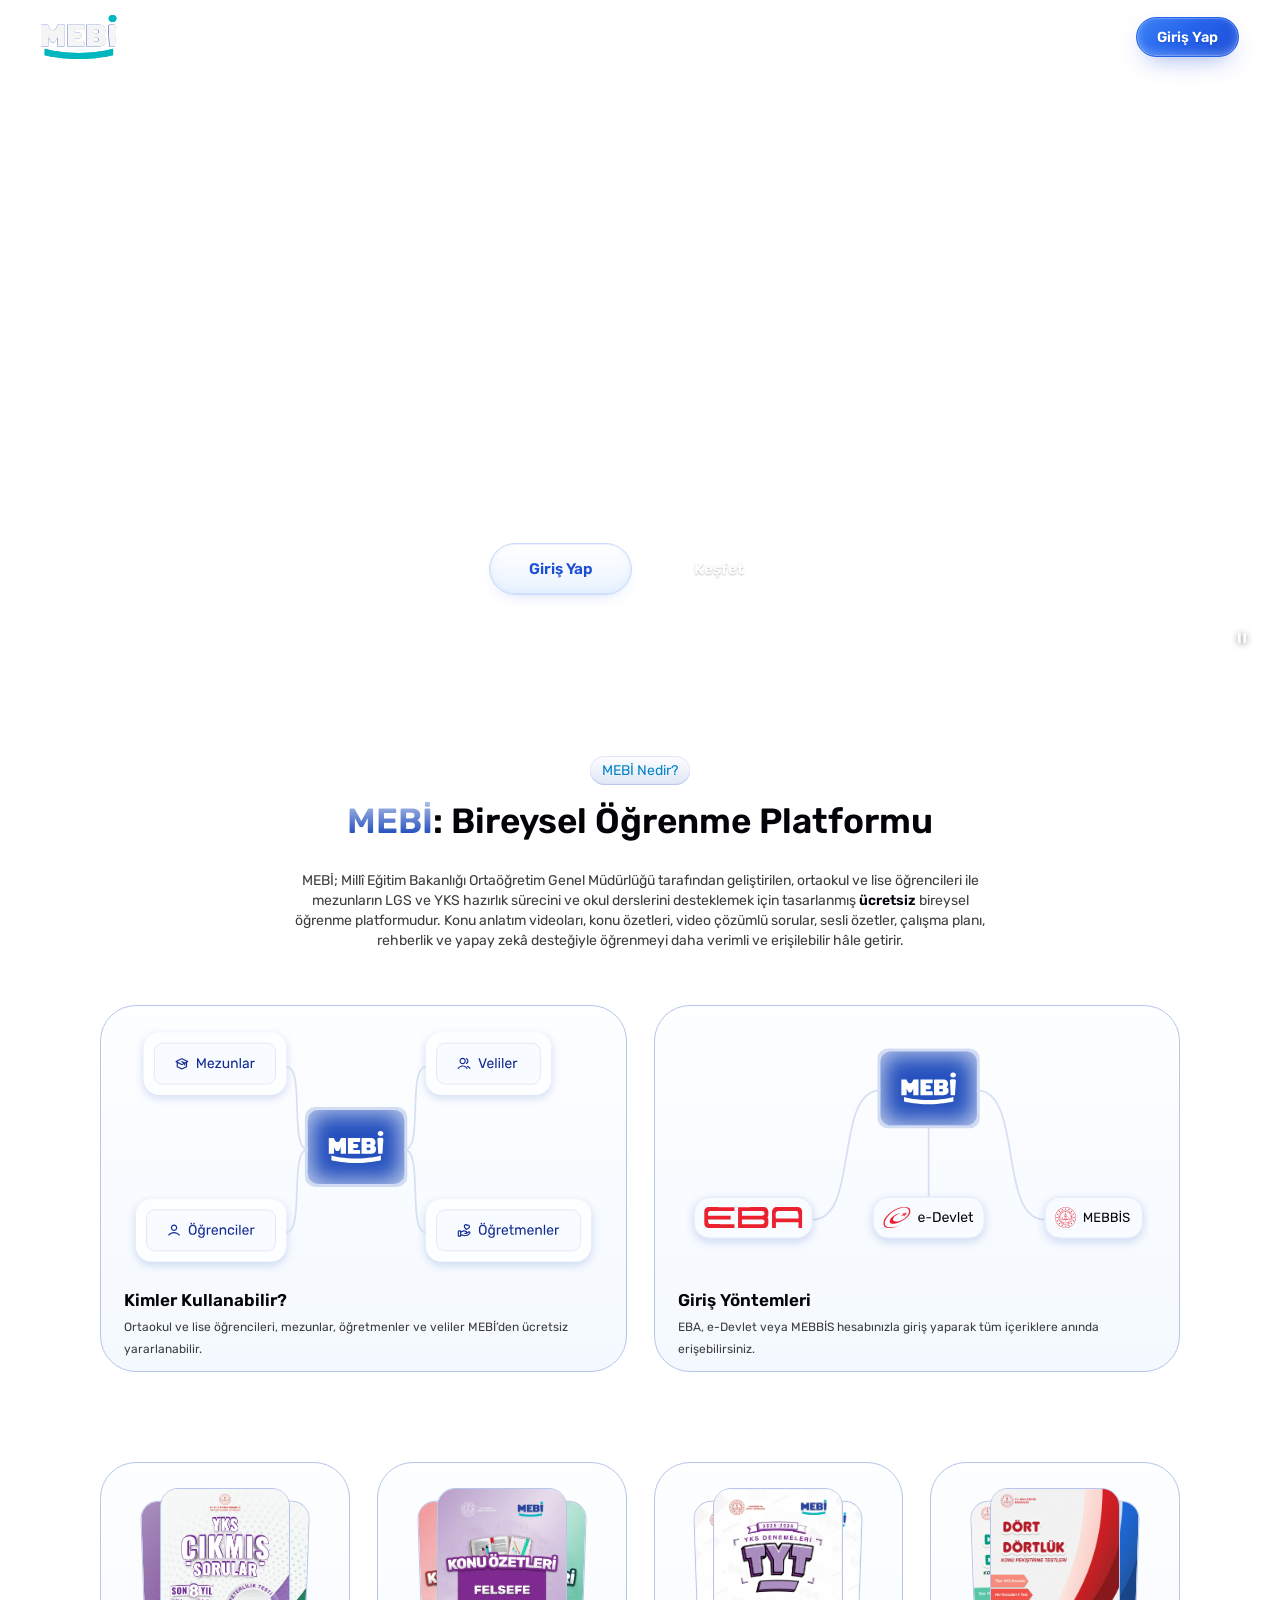
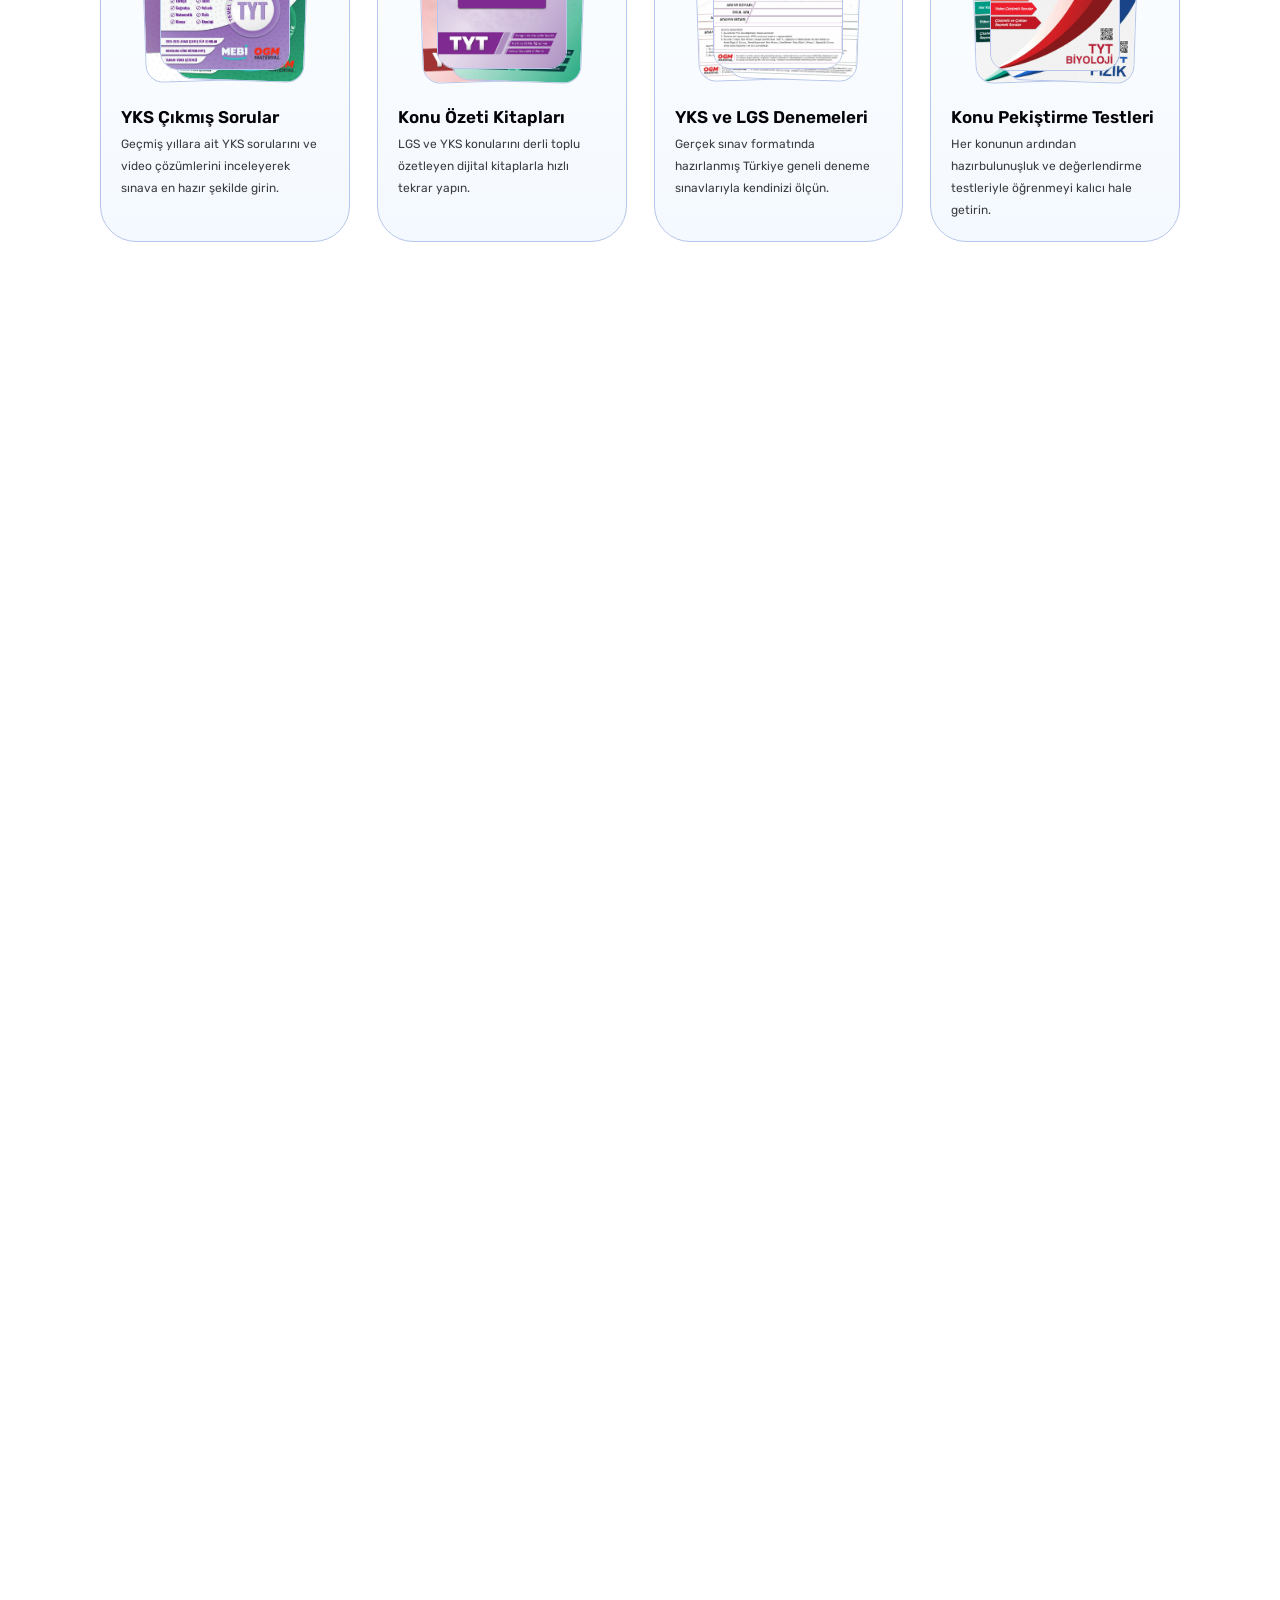
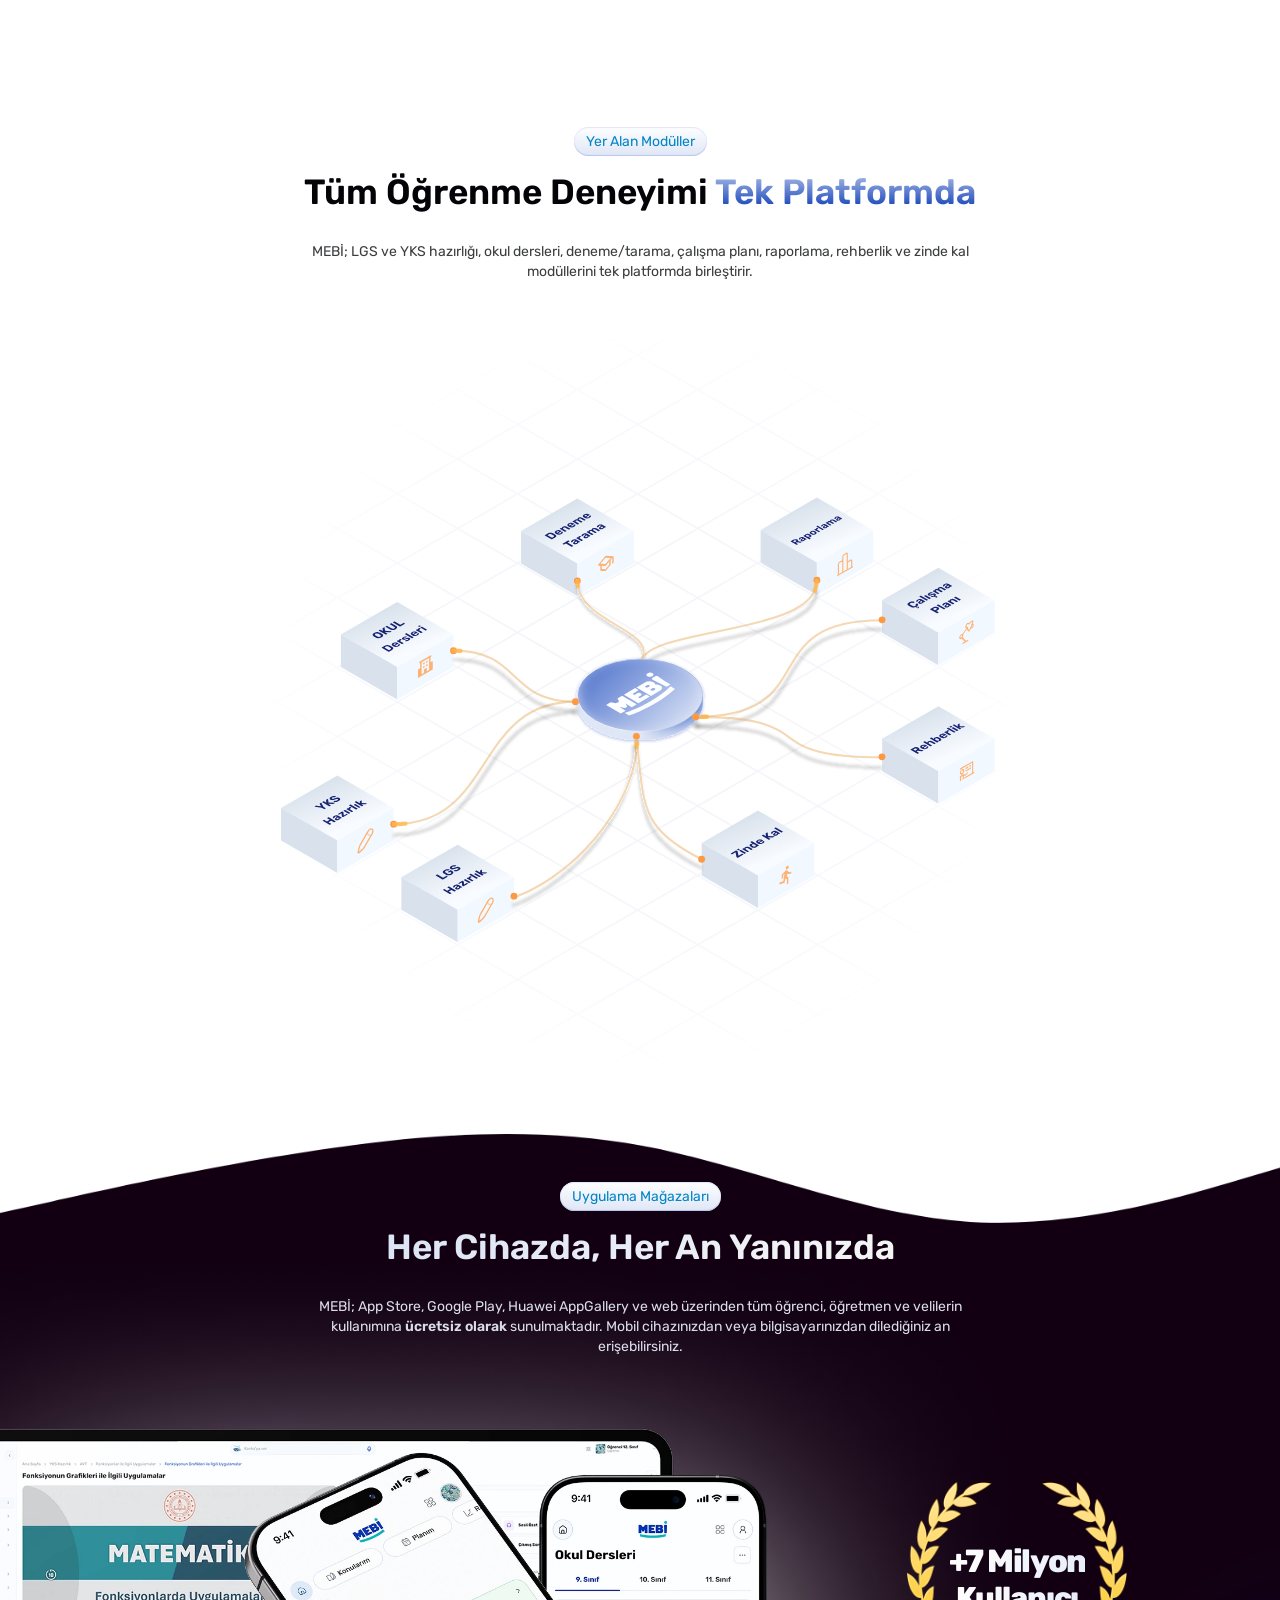
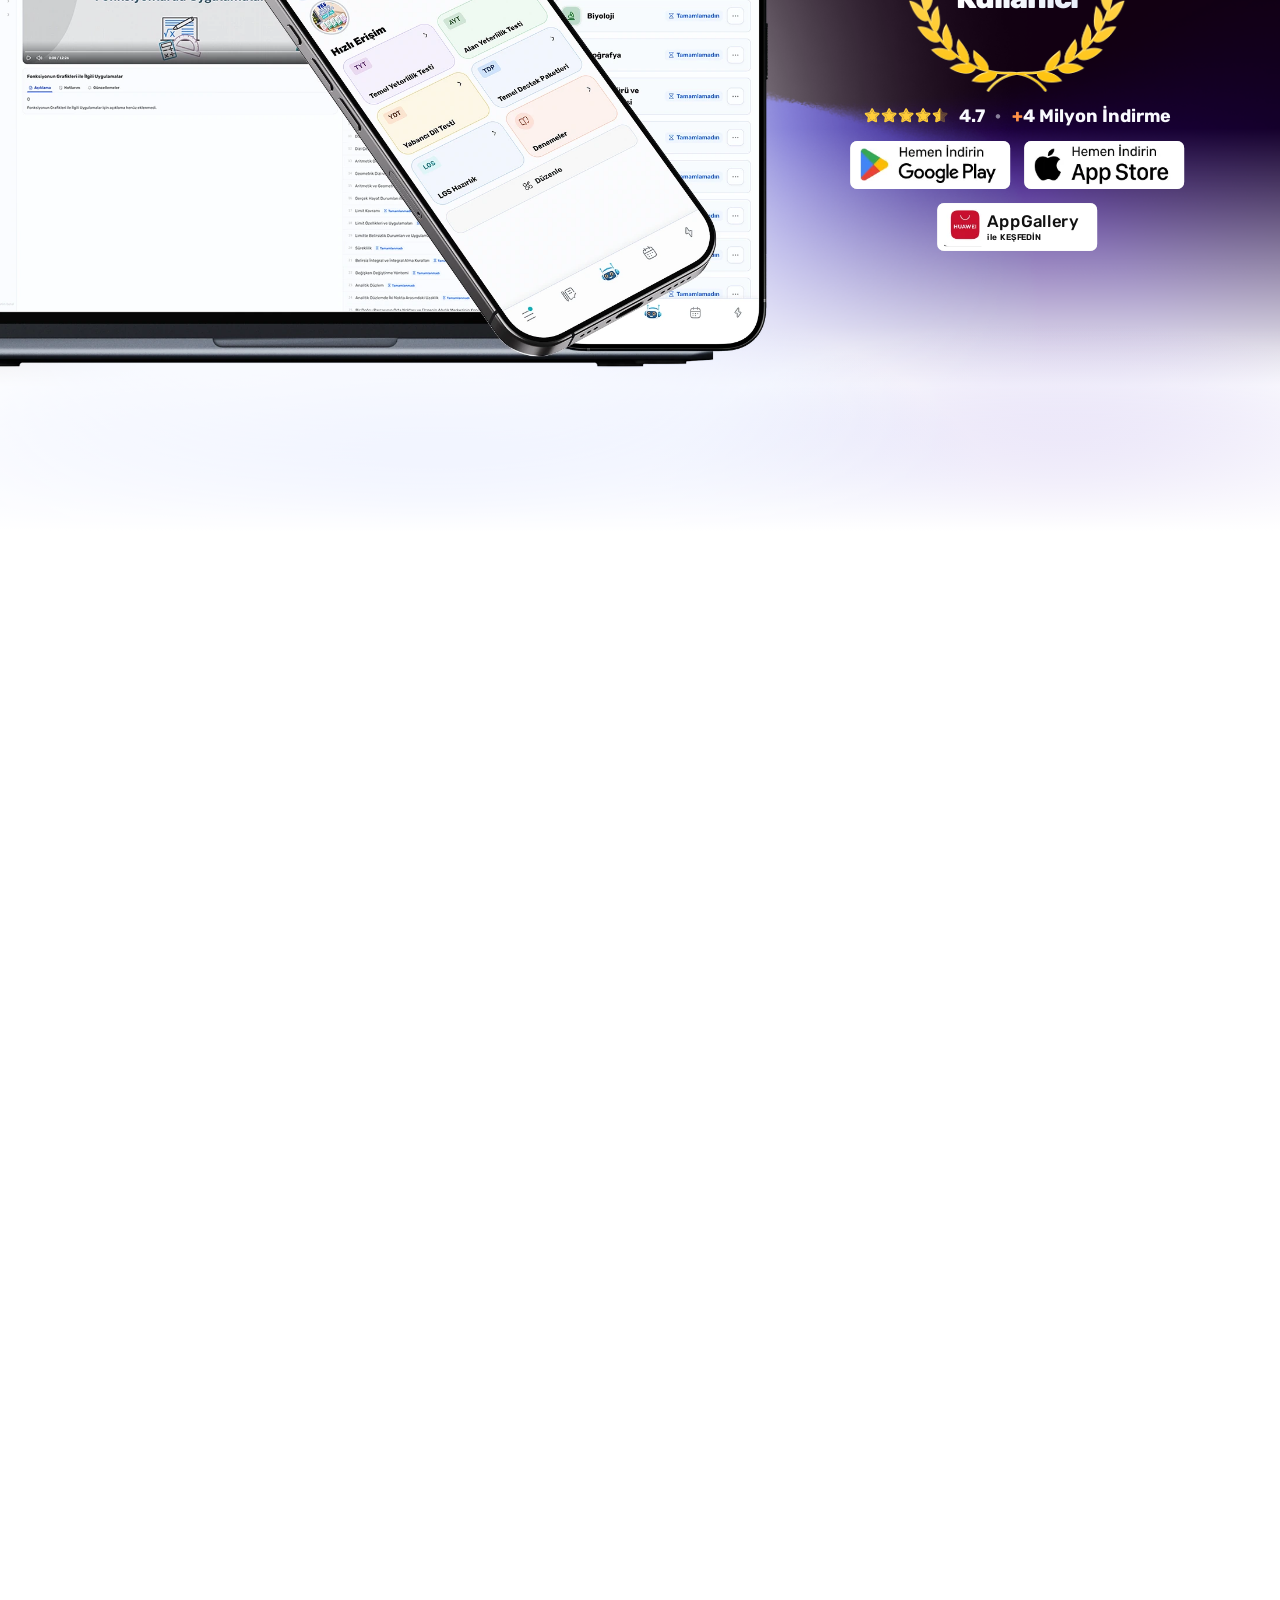
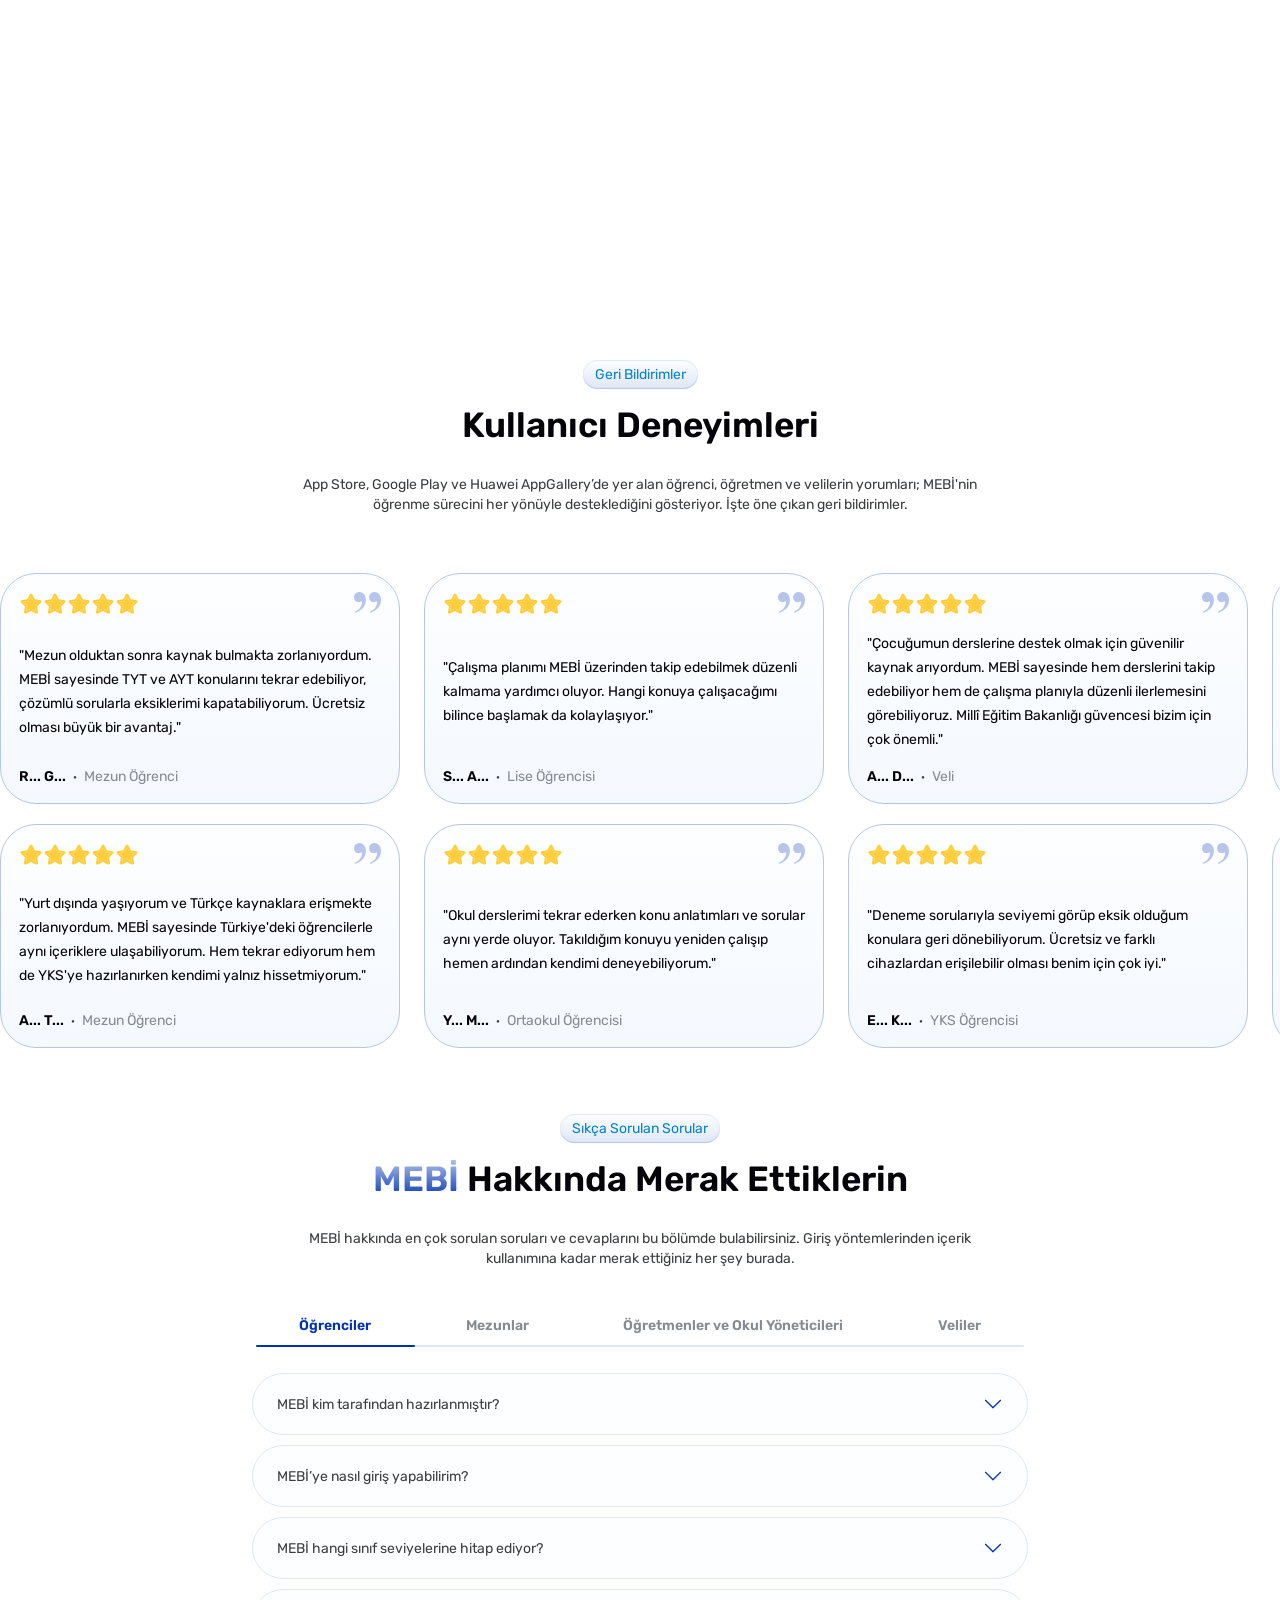
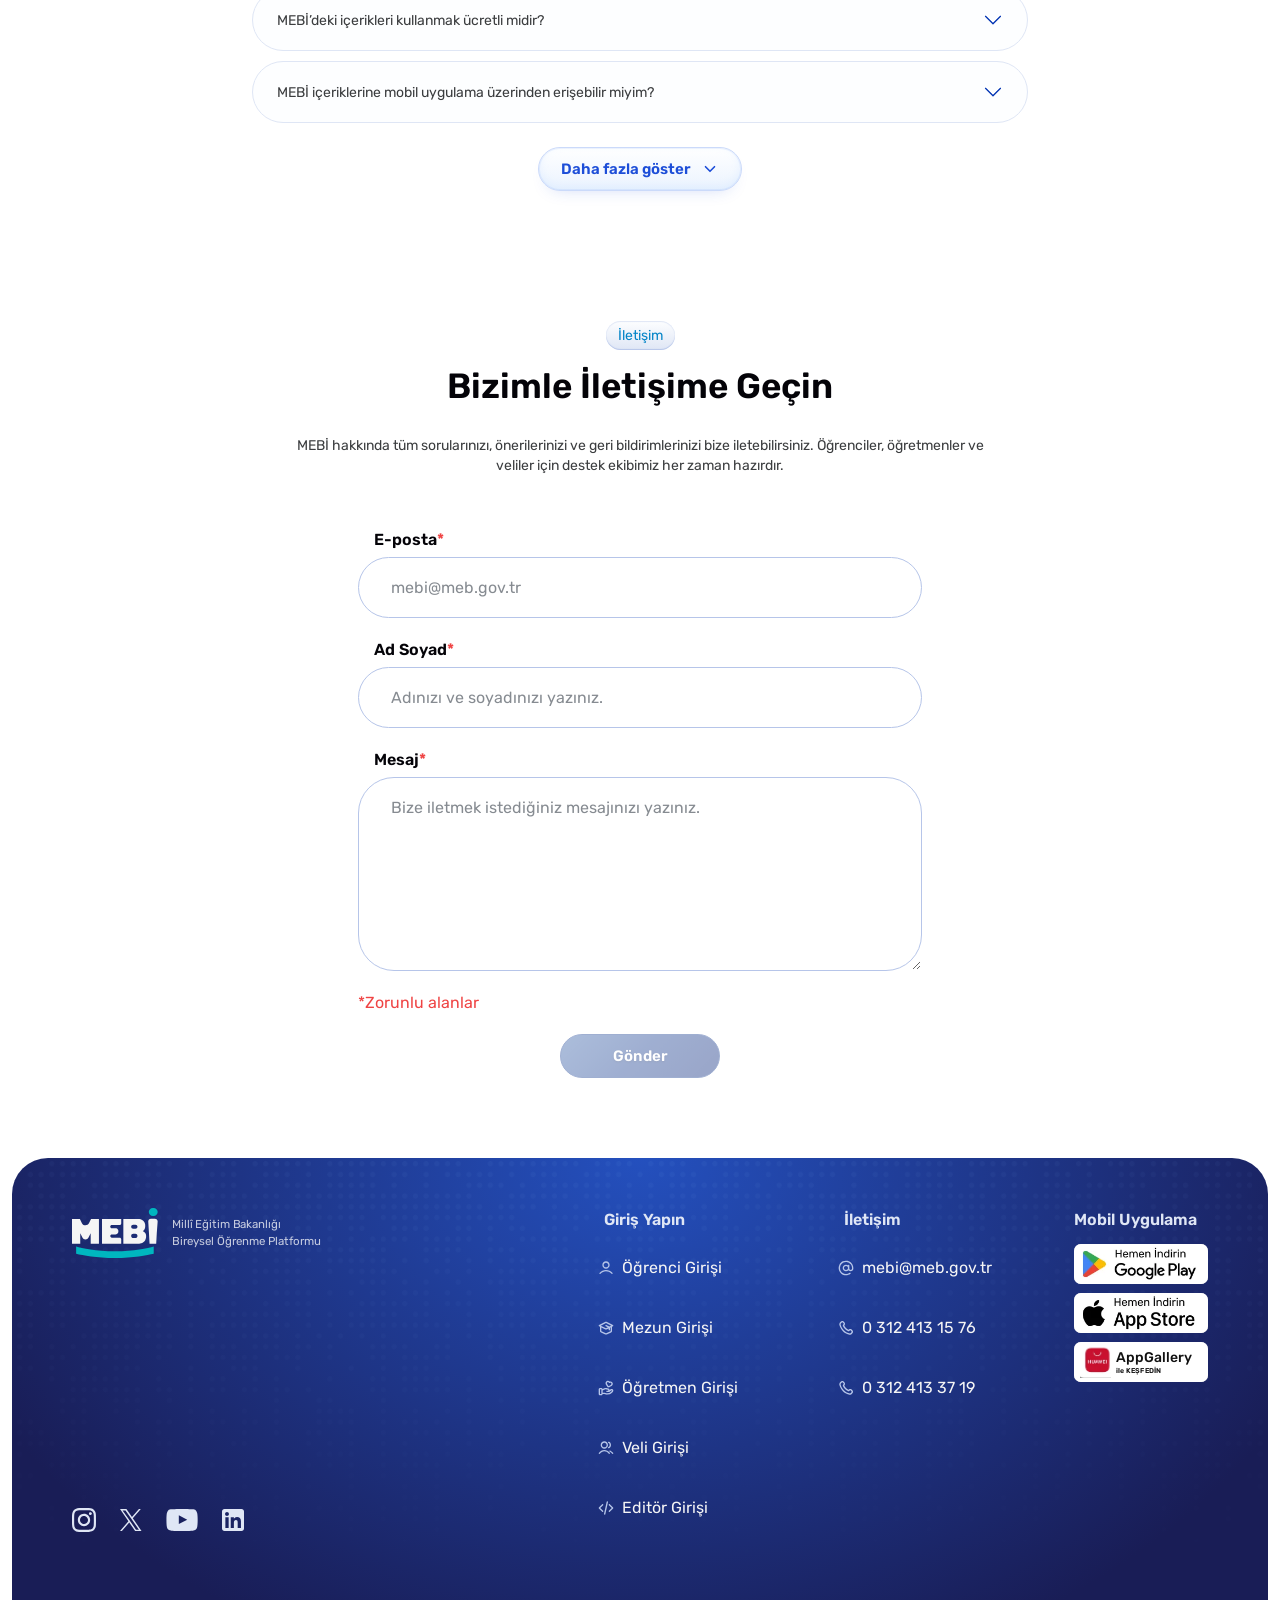
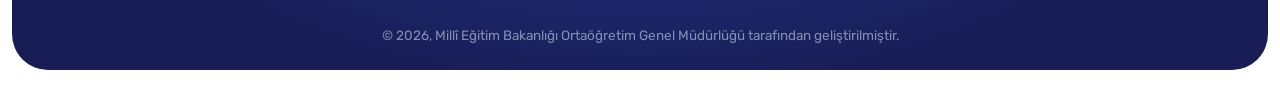
==== commit c73577f1: "Add anchored login dropdown menu and remove presence section" ====
--- a/index.html
+++ b/index.html
@@ -16,9 +16,9 @@
   <link rel="stylesheet" href="landing-v2/styles/shared/header.css">
   <link rel="stylesheet" href="landing-v2/styles/shared/footer.css">
   <link rel="stylesheet" href="landing-v2/styles/shared/login-modal.css?v=20261115-scroll-fix-v1">
+  <link rel="stylesheet" href="landing-v2/styles/shared/login-dropdown.css?v=20261125-login-dropdown-v5">
   <link rel="stylesheet" href="landing-v2/styles/shared/scroll-to-top.css">
   <link rel="stylesheet" href="landing-v2/styles/landing/hero.css?v=20261115-mobile-top-left-v1">
-  <link rel="stylesheet" href="landing-v2/styles/landing/presence-counter.css?v=20261023-presence-v34">
   <link rel="stylesheet" href="landing-v2/styles/landing/about.css?v=20261024-no-card-hover">
   <link rel="stylesheet" href="landing-v2/styles/landing/resources.css?v=20261113-touch-scroll-v1">
   <link rel="stylesheet" href="landing-v2/styles/landing/statistics.css">
@@ -32,7 +32,7 @@
   <link rel="stylesheet" href="landing-v2/styles/landing/contact.css">
   <link rel="stylesheet" href="landing-v2/styles/landing/discover-modal.css">
   <link rel="icon" type="image/x-icon" href="landing-v2/images/favicon.ico">
-  <script src="landing-v2/global.js?v=20261112-app-gate-v31" defer></script>
+  <script src="landing-v2/global.js?v=20261125-login-dropdown-v3" defer></script>
 </head>
 
 <body oncontextmenu="return false;">
@@ -64,10 +64,31 @@
 
         <!-- Right actions -->
         <div class="nav-right">
-          <a href="#" class="btn btn-primary btn-sm nav-login-button" aria-haspopup="dialog" aria-controls="loginModal">
+          <button id="navLoginTrigger" type="button" class="btn btn-primary btn-sm nav-login-button"
+            aria-haspopup="menu" aria-expanded="false" commandfor="navLoginMenu" command="toggle-popover">
             <span class="btn-cursor-glow" aria-hidden="true"></span>
             <span class="btn-text">Giriş Yap</span>
-          </a>
+          </button>
+          <div id="navLoginMenu" class="login-dropdown login-dropdown--nav" popover="auto">
+            <div focusgroup="menu nomemory" aria-labelledby="navLoginTrigger" class="login-dropdown-list">
+              <a href="#" class="login-dropdown-item">
+                <img src="landing-v2/images/user.svg" alt="" class="login-dropdown-icon" width="22" height="22">
+                <span>Öğrenci Girişi</span>
+              </a>
+              <a href="#" class="login-dropdown-item">
+                <img src="landing-v2/images/graduate.svg" alt="" class="login-dropdown-icon" width="22" height="22">
+                <span>Mezun Girişi</span>
+              </a>
+              <a href="#" class="login-dropdown-item">
+                <img src="landing-v2/images/support-gray.svg" alt="" class="login-dropdown-icon" width="22" height="22">
+                <span>Öğretmen Girişi</span>
+              </a>
+              <a href="#" class="login-dropdown-item">
+                <img src="landing-v2/images/people.svg" alt="" class="login-dropdown-icon" width="22" height="22">
+                <span>Veli Girişi</span>
+              </a>
+            </div>
+          </div>
         </div>
       </div>
     </div>
@@ -92,34 +113,37 @@
         <div class="hero-content">
           <h1 class="sr-only">MEBİ – Millî Eğitim Bakanlığı Bireysel Öğrenme Platformu</h1>
           <div class="hero-buttons">
-            <a href="#" class="btn btn-secondary btn-lg btn-hero-primary" aria-haspopup="dialog" aria-controls="loginModal">
+            <button id="heroLoginTrigger" type="button" class="btn btn-secondary btn-lg btn-hero-primary"
+              aria-haspopup="menu" aria-expanded="false" commandfor="heroLoginMenu" command="toggle-popover">
               <span class="btn-cursor-glow" aria-hidden="true"></span>
               <span class="btn-text">Giriş Yap</span>
-            </a>
+            </button>
+            <div id="heroLoginMenu" class="login-dropdown login-dropdown--hero" popover="auto">
+              <div focusgroup="menu nomemory" aria-labelledby="heroLoginTrigger" class="login-dropdown-list">
+                <a href="#" class="login-dropdown-item">
+                  <img src="landing-v2/images/user.svg" alt="" class="login-dropdown-icon" width="22" height="22">
+                  <span>Öğrenci Girişi</span>
+                </a>
+                <a href="#" class="login-dropdown-item">
+                  <img src="landing-v2/images/graduate.svg" alt="" class="login-dropdown-icon" width="22" height="22">
+                  <span>Mezun Girişi</span>
+                </a>
+                <a href="#" class="login-dropdown-item">
+                  <img src="landing-v2/images/support-gray.svg" alt="" class="login-dropdown-icon" width="22" height="22">
+                  <span>Öğretmen Girişi</span>
+                </a>
+                <a href="#" class="login-dropdown-item">
+                  <img src="landing-v2/images/people.svg" alt="" class="login-dropdown-icon" width="22" height="22">
+                  <span>Veli Girişi</span>
+                </a>
+              </div>
+            </div>
             <a href="#about" class="btn btn-lg btn-hero-secondary" aria-haspopup="dialog" aria-controls="discoverModal">
               <span class="btn-text">Keşfet</span>
             </a>
           </div>
         </div>
       </div>
-    </div>
-  </section>
-  <section id="active-users" class="presence-section" aria-labelledby="presence-title">
-    <div class="container">
-      <div class="section-header presence-header">
-        <div class="tag">MEBİ Topluluğu</div>
-        <h2 id="presence-title" class="section-title">Birlikte <span class="text-gradient-emphasis">öğreniyoruz</span>
-        </h2>
-        <p class="section-description presence-description">Dünya’nın dört bir yanından binlerce kişi, MEBİ’de aynı
-          öğrenme yolculuğunu paylaşıyor.</p>
-      </div>
-    </div>
-    <div class="presence-counter" role="group" aria-label="MEBİ’de şu anda aktif kişi sayısı">
-      <span class="presence-count" data-presence-count>—</span>
-      <span class="presence-status">kişi şu anda MEBİ’de</span>
-    </div>
-    <div class="presence-field-wrap" aria-hidden="true">
-      <canvas class="presence-field" data-presence-field></canvas>
     </div>
   </section>
   <section id="about" class="about-section scroll-animate">
--- a/landing-v2/styles/shared/login-dropdown.css
+++ b/landing-v2/styles/shared/login-dropdown.css
@@ -0,0 +1,165 @@
+/* =====================================================
+   LOGIN DROPDOWN POPOVER
+   Anchored menu triggered by "Giriş Yap" buttons
+   ===================================================== */
+
+.login-dropdown[popover] {
+  padding: 10px;
+  width: min(296px, calc(100vw - 24px));
+  border-radius: 24px;
+  border: 1px solid rgba(37, 99, 235, 0.14);
+  background: #ffffff;
+  color: var(--color-text-dark, #040308);
+  box-shadow:
+    0 14px 32px -14px rgba(29, 78, 216, 0.2),
+    0 4px 12px -6px rgba(37, 99, 235, 0.12);
+  overflow: visible;
+}
+
+@supports not selector(:popover-open) {
+  .login-dropdown[popover]:not(.\:popover-open) {
+    display: none;
+  }
+}
+
+.login-dropdown[popover]:is(:popover-open, .\:popover-open) {
+  display: block;
+}
+
+/* Native CSS Anchor Positioning with explicit anchor pairing */
+@supports (position-area: block-end) {
+  #navLoginTrigger {
+    anchor-name: --nav-login-trigger;
+  }
+
+  #heroLoginTrigger {
+    anchor-name: --hero-login-trigger;
+  }
+
+  .login-dropdown[popover] {
+    inset: auto;
+    margin: 0;
+    margin-block: 10px;
+    position-try-fallbacks: flip-block, flip-inline, flip-block flip-inline;
+  }
+
+  .login-dropdown--nav[popover] {
+    position-anchor: --nav-login-trigger;
+    position-area: block-end span-inline-start;
+  }
+
+  .login-dropdown--hero[popover] {
+    position-anchor: --hero-login-trigger;
+    position-area: block-end span-inline-end;
+  }
+}
+
+/* JS positioning fallback for browsers without CSS position-area */
+@supports not (position-area: block-end) {
+  .login-dropdown[popover] {
+    position: fixed;
+    inset: auto;
+    margin: 0;
+  }
+}
+
+/* Clean fade-only motion so opening never shifts or jumps */
+@media (prefers-reduced-motion: no-preference) {
+  .login-dropdown[popover] {
+    opacity: 0;
+    transition: opacity, display, overlay;
+    transition-duration: 0.12s;
+    transition-timing-function: ease-out;
+    transition-behavior: allow-discrete;
+  }
+
+  .login-dropdown[popover]:is(:popover-open, .\:popover-open) {
+    opacity: 1;
+    transition-duration: 0.1s;
+  }
+
+  @supports selector(:popover-open) {
+    @starting-style {
+      .login-dropdown[popover]:popover-open {
+        opacity: 0;
+      }
+    }
+  }
+}
+
+/* Menu list */
+.login-dropdown-list {
+  display: flex;
+  flex-direction: column;
+  gap: 2px;
+  --menu-icon-size: 22px;
+}
+
+/* Menu items */
+.login-dropdown-item {
+  display: flex;
+  align-items: center;
+  gap: 16px;
+  width: 100%;
+  padding: 14px 18px;
+  border-radius: 15px;
+  text-decoration: none;
+  font-family: var(--font-main, 'Rubik', sans-serif);
+  font-size: 16px;
+  line-height: 22px;
+  font-weight: 400;
+  letter-spacing: -0.01em;
+  color: #1f2937;
+  background: transparent;
+  transition:
+    background-color 0.16s ease,
+    color 0.16s ease;
+}
+
+.login-dropdown-item:hover,
+.login-dropdown-item:focus-visible {
+  background: #f3f7ff;
+  color: var(--color-primary, #0033b3);
+  text-decoration: none;
+}
+
+.login-dropdown-item:focus-visible {
+  outline: 2px solid #2563eb;
+  outline-offset: -2px;
+}
+
+.login-dropdown-item:active {
+  background: #e9f0ff;
+}
+
+.login-dropdown-icon {
+  flex: none;
+  width: var(--menu-icon-size);
+  height: var(--menu-icon-size);
+  object-fit: contain;
+  opacity: 0.85;
+  transition:
+    filter 0.16s ease,
+    opacity 0.16s ease;
+}
+
+.login-dropdown-item:hover .login-dropdown-icon,
+.login-dropdown-item:focus-visible .login-dropdown-icon {
+  opacity: 1;
+  filter: brightness(0) saturate(100%) invert(18%) sepia(89%) saturate(3800%) hue-rotate(222deg) brightness(86%) contrast(106%);
+}
+
+/* Keep dropdown triggers geometrically steady so the anchored menu never jitters on press/release */
+#navLoginTrigger,
+#navLoginTrigger:hover,
+#navLoginTrigger:active,
+#heroLoginTrigger,
+#heroLoginTrigger:hover,
+#heroLoginTrigger:active {
+  transform: none;
+}
+
+.nav-login-button[aria-expanded="true"],
+.btn-hero-primary[aria-expanded="true"] {
+  filter: brightness(1.04);
+}
